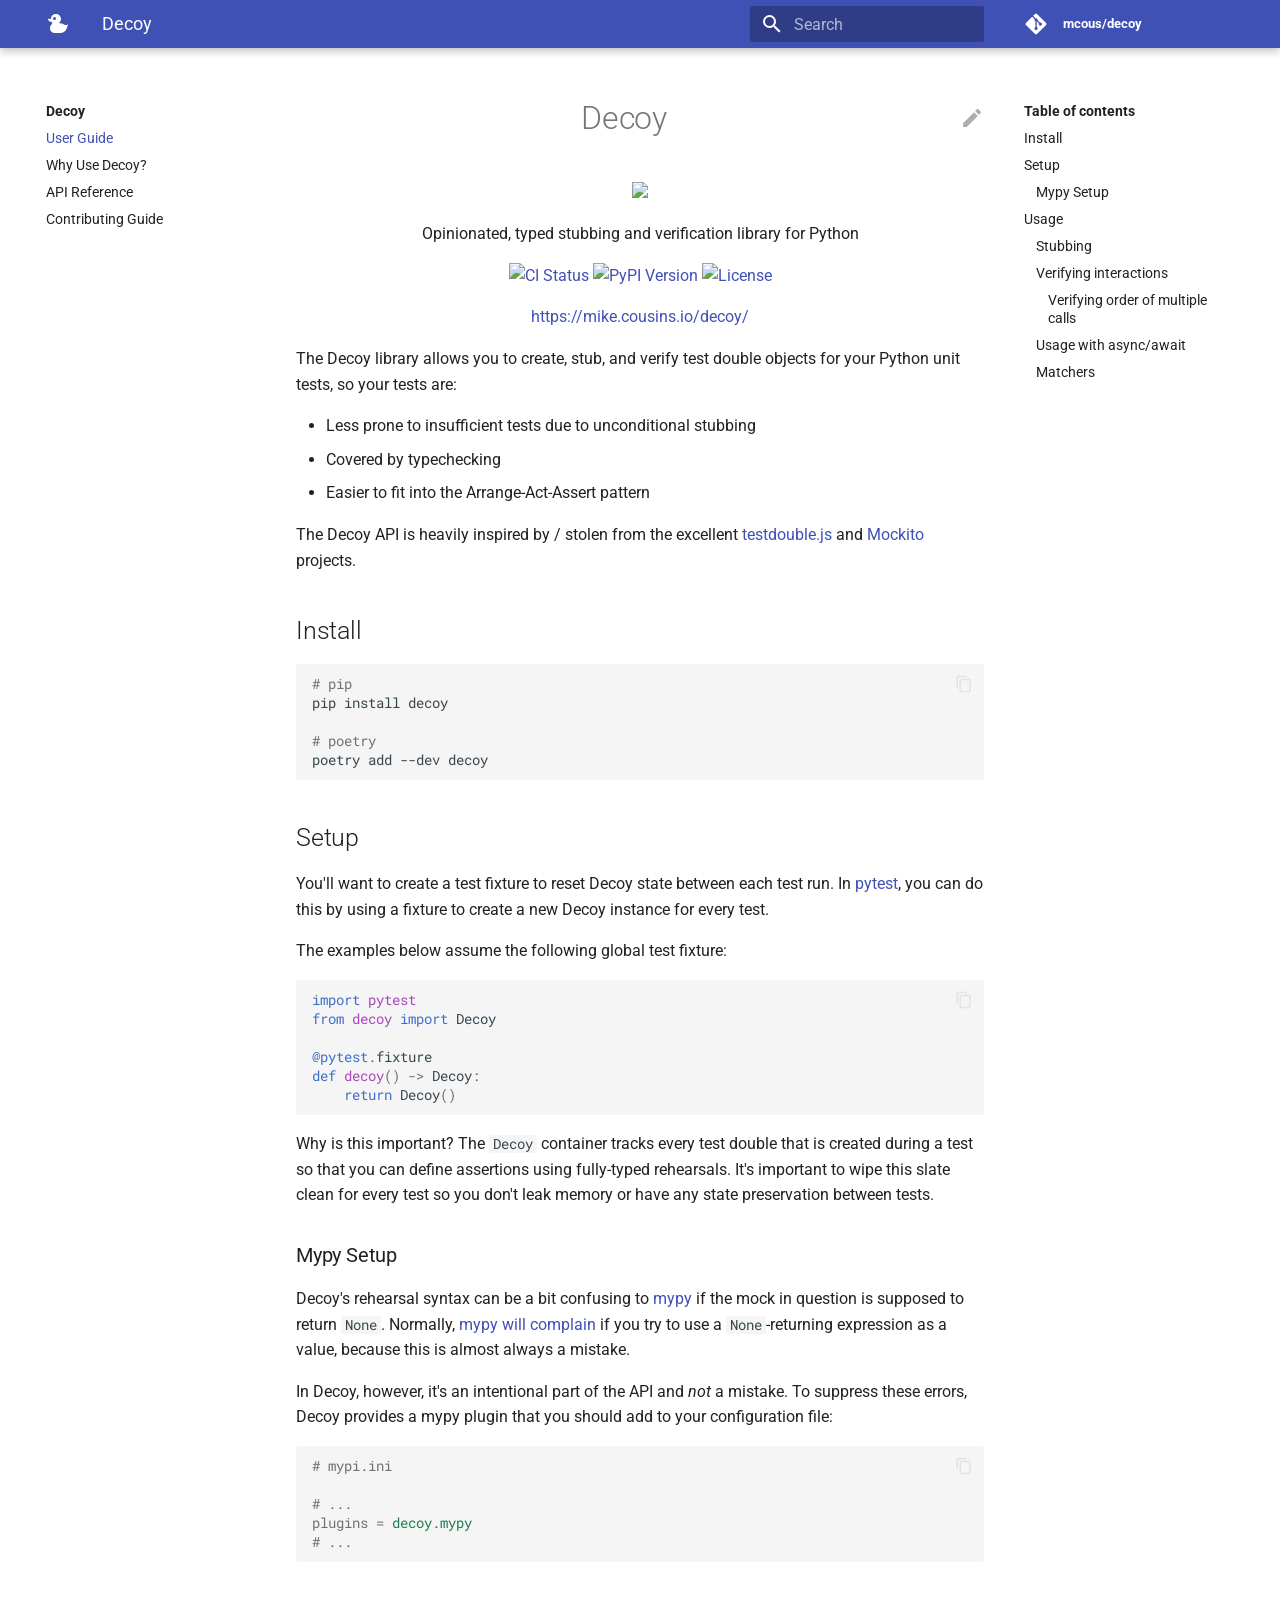
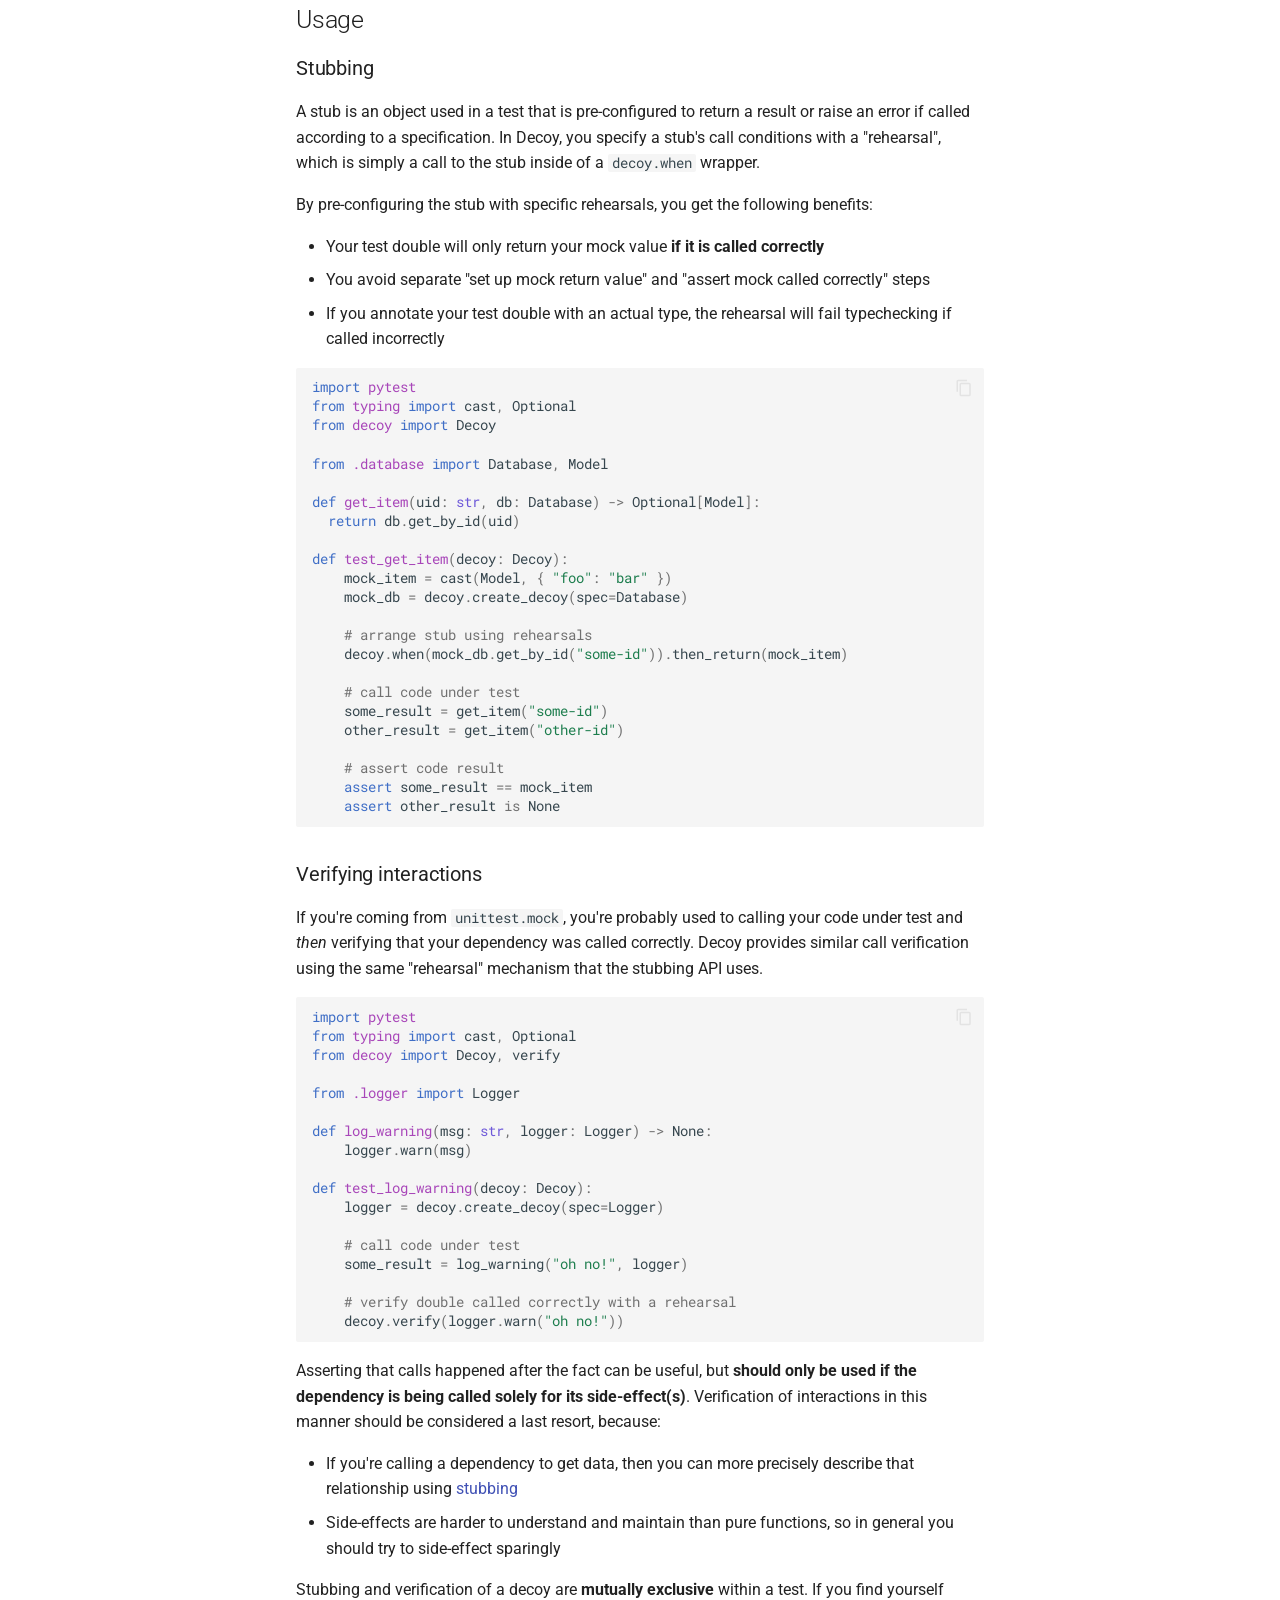
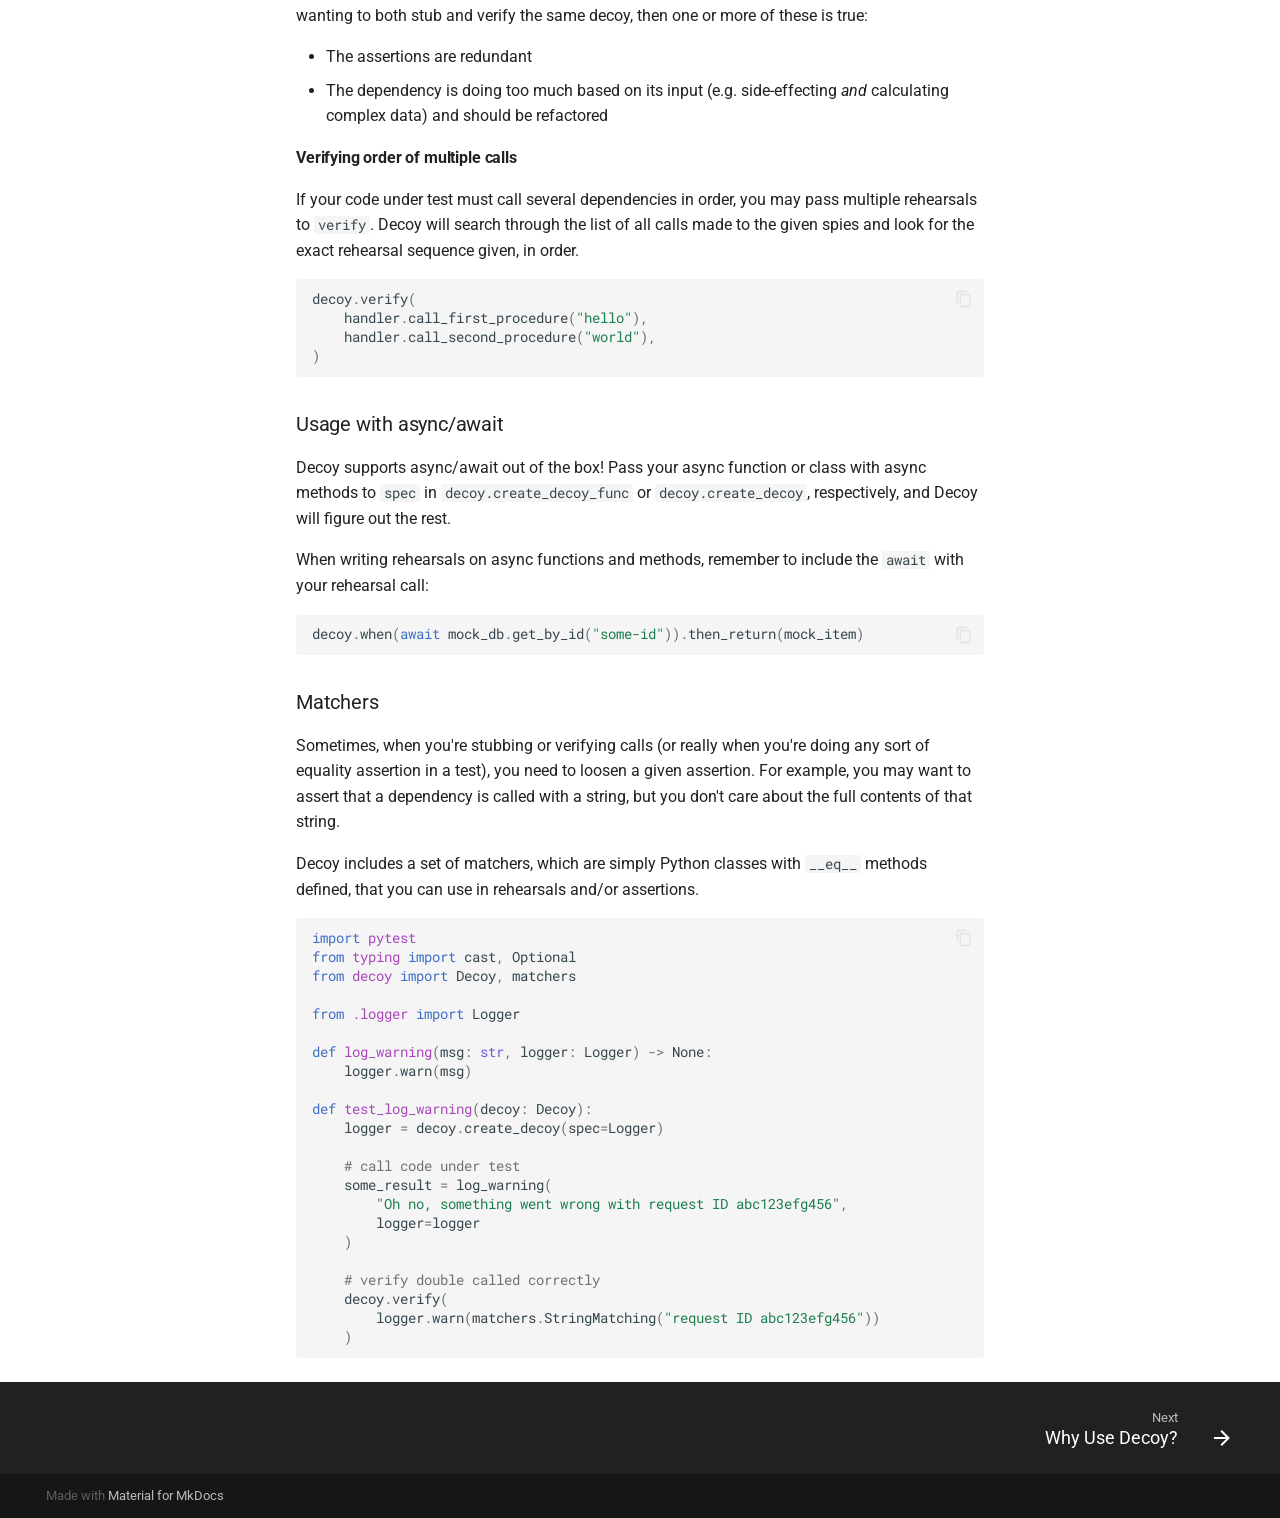
==== index.html @ 2e73f2b7 "Deployed 8b5aeaf with MkDocs version: 1.1.2" ====
<!doctype html>
<html lang="en" class="no-js">
  <head>
    
      <meta charset="utf-8">
      <meta name="viewport" content="width=device-width,initial-scale=1">
      
        <meta name="description" content="Opinionated, typed stubbing and verification library for Python.">
      
      
      
        <link rel="canonical" href="https://mike.cousins.io/decoy/">
      
      
        <meta name="author" content="Mike Cousins">
      
      <link rel="shortcut icon" href="img/favicon.ico">
      <meta name="generator" content="mkdocs-1.1.2, mkdocs-material-6.1.6">
    
    
      
        <title>Decoy</title>
      
    
    
      <link rel="stylesheet" href="assets/stylesheets/main.6910b76c.min.css">
      
        
        <link rel="stylesheet" href="assets/stylesheets/palette.196e0c26.min.css">
        
      
    
    
    
      
        
        <link href="https://fonts.gstatic.com" rel="preconnect" crossorigin>
        <link rel="stylesheet" href="https://fonts.googleapis.com/css?family=Roboto:300,400,400i,700%7CRoboto+Mono&display=fallback">
        <style>body,input{font-family:"Roboto",-apple-system,BlinkMacSystemFont,Helvetica,Arial,sans-serif}code,kbd,pre{font-family:"Roboto Mono",SFMono-Regular,Consolas,Menlo,monospace}</style>
      
    
    
    
    
      
    
    
  </head>
  
  
    
    
    
    
    
    <body dir="ltr" data-md-color-scheme="preference" data-md-color-primary="" data-md-color-accent="">
      
        <script>matchMedia("(prefers-color-scheme: dark)").matches&&document.body.setAttribute("data-md-color-scheme","slate")</script>
      
  
    <input class="md-toggle" data-md-toggle="drawer" type="checkbox" id="__drawer" autocomplete="off">
    <input class="md-toggle" data-md-toggle="search" type="checkbox" id="__search" autocomplete="off">
    <label class="md-overlay" for="__drawer"></label>
    <div data-md-component="skip">
      
        
        <a href="#install" class="md-skip">
          Skip to content
        </a>
      
    </div>
    <div data-md-component="announce">
      
    </div>
    
      

<header class="md-header" data-md-component="header">
  <nav class="md-header-nav md-grid" aria-label="Header">
    <a href="https://mike.cousins.io/decoy/" title="Decoy" class="md-header-nav__button md-logo" aria-label="Decoy">
      
  
  <svg xmlns="http://www.w3.org/2000/svg" viewBox="0 0 24 24"><path d="M8.5 5A1.5 1.5 0 007 6.5 1.5 1.5 0 008.5 8 1.5 1.5 0 0010 6.5 1.5 1.5 0 008.5 5M10 2a5 5 0 015 5c0 1.7-.85 3.2-2.14 4.1 1.58.15 3.36.51 5.14 1.4 3 1.5 4-.5 4-.5s-1 9-7 9H9s-5 0-5-5c0-3 3-4 2-6-4 0-4-3.5-4-3.5 1 .5 2.24.5 3 .15A5.02 5.02 0 0110 2z"/></svg>

    </a>
    <label class="md-header-nav__button md-icon" for="__drawer">
      <svg xmlns="http://www.w3.org/2000/svg" viewBox="0 0 24 24"><path d="M3 6h18v2H3V6m0 5h18v2H3v-2m0 5h18v2H3v-2z"/></svg>
    </label>
    <div class="md-header-nav__title" data-md-component="header-title">
      
        <div class="md-header-nav__ellipsis">
          <span class="md-header-nav__topic md-ellipsis">
            Decoy
          </span>
          <span class="md-header-nav__topic md-ellipsis">
            
              User Guide
            
          </span>
        </div>
      
    </div>
    
      <label class="md-header-nav__button md-icon" for="__search">
        <svg xmlns="http://www.w3.org/2000/svg" viewBox="0 0 24 24"><path d="M9.5 3A6.5 6.5 0 0116 9.5c0 1.61-.59 3.09-1.56 4.23l.27.27h.79l5 5-1.5 1.5-5-5v-.79l-.27-.27A6.516 6.516 0 019.5 16 6.5 6.5 0 013 9.5 6.5 6.5 0 019.5 3m0 2C7 5 5 7 5 9.5S7 14 9.5 14 14 12 14 9.5 12 5 9.5 5z"/></svg>
      </label>
      
<div class="md-search" data-md-component="search" role="dialog">
  <label class="md-search__overlay" for="__search"></label>
  <div class="md-search__inner" role="search">
    <form class="md-search__form" name="search">
      <input type="text" class="md-search__input" name="query" aria-label="Search" placeholder="Search" autocapitalize="off" autocorrect="off" autocomplete="off" spellcheck="false" data-md-component="search-query" data-md-state="active" required>
      <label class="md-search__icon md-icon" for="__search">
        <svg xmlns="http://www.w3.org/2000/svg" viewBox="0 0 24 24"><path d="M9.5 3A6.5 6.5 0 0116 9.5c0 1.61-.59 3.09-1.56 4.23l.27.27h.79l5 5-1.5 1.5-5-5v-.79l-.27-.27A6.516 6.516 0 019.5 16 6.5 6.5 0 013 9.5 6.5 6.5 0 019.5 3m0 2C7 5 5 7 5 9.5S7 14 9.5 14 14 12 14 9.5 12 5 9.5 5z"/></svg>
        <svg xmlns="http://www.w3.org/2000/svg" viewBox="0 0 24 24"><path d="M20 11v2H8l5.5 5.5-1.42 1.42L4.16 12l7.92-7.92L13.5 5.5 8 11h12z"/></svg>
      </label>
      <button type="reset" class="md-search__icon md-icon" aria-label="Clear" data-md-component="search-reset" tabindex="-1">
        <svg xmlns="http://www.w3.org/2000/svg" viewBox="0 0 24 24"><path d="M19 6.41L17.59 5 12 10.59 6.41 5 5 6.41 10.59 12 5 17.59 6.41 19 12 13.41 17.59 19 19 17.59 13.41 12 19 6.41z"/></svg>
      </button>
    </form>
    <div class="md-search__output">
      <div class="md-search__scrollwrap" data-md-scrollfix>
        <div class="md-search-result" data-md-component="search-result">
          <div class="md-search-result__meta">
            Initializing search
          </div>
          <ol class="md-search-result__list"></ol>
        </div>
      </div>
    </div>
  </div>
</div>
    
    
      <div class="md-header-nav__source">
        
<a href="https://github.com/mcous/decoy/" title="Go to repository" class="md-source">
  <div class="md-source__icon md-icon">
    
    <svg xmlns="http://www.w3.org/2000/svg" viewBox="0 0 448 512"><path d="M439.55 236.05L244 40.45a28.87 28.87 0 00-40.81 0l-40.66 40.63 51.52 51.52c27.06-9.14 52.68 16.77 43.39 43.68l49.66 49.66c34.23-11.8 61.18 31 35.47 56.69-26.49 26.49-70.21-2.87-56-37.34L240.22 199v121.85c25.3 12.54 22.26 41.85 9.08 55a34.34 34.34 0 01-48.55 0c-17.57-17.6-11.07-46.91 11.25-56v-123c-20.8-8.51-24.6-30.74-18.64-45L142.57 101 8.45 235.14a28.86 28.86 0 000 40.81l195.61 195.6a28.86 28.86 0 0040.8 0l194.69-194.69a28.86 28.86 0 000-40.81z"/></svg>
  </div>
  <div class="md-source__repository">
    mcous/decoy
  </div>
</a>
      </div>
    
  </nav>
</header>
    
    <div class="md-container" data-md-component="container">
      
      
        
      
      <main class="md-main" data-md-component="main">
        <div class="md-main__inner md-grid">
          
            
              <div class="md-sidebar md-sidebar--primary" data-md-component="navigation">
                <div class="md-sidebar__scrollwrap">
                  <div class="md-sidebar__inner">
                    

<nav class="md-nav md-nav--primary" aria-label="Navigation" data-md-level="0">
  <label class="md-nav__title" for="__drawer">
    <a href="https://mike.cousins.io/decoy/" title="Decoy" class="md-nav__button md-logo" aria-label="Decoy">
      
  
  <svg xmlns="http://www.w3.org/2000/svg" viewBox="0 0 24 24"><path d="M8.5 5A1.5 1.5 0 007 6.5 1.5 1.5 0 008.5 8 1.5 1.5 0 0010 6.5 1.5 1.5 0 008.5 5M10 2a5 5 0 015 5c0 1.7-.85 3.2-2.14 4.1 1.58.15 3.36.51 5.14 1.4 3 1.5 4-.5 4-.5s-1 9-7 9H9s-5 0-5-5c0-3 3-4 2-6-4 0-4-3.5-4-3.5 1 .5 2.24.5 3 .15A5.02 5.02 0 0110 2z"/></svg>

    </a>
    Decoy
  </label>
  
    <div class="md-nav__source">
      
<a href="https://github.com/mcous/decoy/" title="Go to repository" class="md-source">
  <div class="md-source__icon md-icon">
    
    <svg xmlns="http://www.w3.org/2000/svg" viewBox="0 0 448 512"><path d="M439.55 236.05L244 40.45a28.87 28.87 0 00-40.81 0l-40.66 40.63 51.52 51.52c27.06-9.14 52.68 16.77 43.39 43.68l49.66 49.66c34.23-11.8 61.18 31 35.47 56.69-26.49 26.49-70.21-2.87-56-37.34L240.22 199v121.85c25.3 12.54 22.26 41.85 9.08 55a34.34 34.34 0 01-48.55 0c-17.57-17.6-11.07-46.91 11.25-56v-123c-20.8-8.51-24.6-30.74-18.64-45L142.57 101 8.45 235.14a28.86 28.86 0 000 40.81l195.61 195.6a28.86 28.86 0 0040.8 0l194.69-194.69a28.86 28.86 0 000-40.81z"/></svg>
  </div>
  <div class="md-source__repository">
    mcous/decoy
  </div>
</a>
    </div>
  
  <ul class="md-nav__list" data-md-scrollfix>
    
      
      
      

  


  <li class="md-nav__item md-nav__item--active">
    
    <input class="md-nav__toggle md-toggle" data-md-toggle="toc" type="checkbox" id="__toc">
    
    
      <label class="md-nav__link md-nav__link--active" for="__toc">
        User Guide
        <span class="md-nav__icon md-icon"></span>
      </label>
    
    <a href="." class="md-nav__link md-nav__link--active">
      User Guide
    </a>
    
      
<nav class="md-nav md-nav--secondary" aria-label="Table of contents">
  
  
  
    <label class="md-nav__title" for="__toc">
      <span class="md-nav__icon md-icon"></span>
      Table of contents
    </label>
    <ul class="md-nav__list" data-md-scrollfix>
      
        <li class="md-nav__item">
  <a href="#install" class="md-nav__link">
    Install
  </a>
  
</li>
      
        <li class="md-nav__item">
  <a href="#setup" class="md-nav__link">
    Setup
  </a>
  
    <nav class="md-nav" aria-label="Setup">
      <ul class="md-nav__list">
        
          <li class="md-nav__item">
  <a href="#mypy-setup" class="md-nav__link">
    Mypy Setup
  </a>
  
</li>
        
      </ul>
    </nav>
  
</li>
      
        <li class="md-nav__item">
  <a href="#usage" class="md-nav__link">
    Usage
  </a>
  
    <nav class="md-nav" aria-label="Usage">
      <ul class="md-nav__list">
        
          <li class="md-nav__item">
  <a href="#stubbing" class="md-nav__link">
    Stubbing
  </a>
  
</li>
        
          <li class="md-nav__item">
  <a href="#verifying-interactions" class="md-nav__link">
    Verifying interactions
  </a>
  
    <nav class="md-nav" aria-label="Verifying interactions">
      <ul class="md-nav__list">
        
          <li class="md-nav__item">
  <a href="#verifying-order-of-multiple-calls" class="md-nav__link">
    Verifying order of multiple calls
  </a>
  
</li>
        
      </ul>
    </nav>
  
</li>
        
          <li class="md-nav__item">
  <a href="#usage-with-asyncawait" class="md-nav__link">
    Usage with async/await
  </a>
  
</li>
        
          <li class="md-nav__item">
  <a href="#matchers" class="md-nav__link">
    Matchers
  </a>
  
</li>
        
      </ul>
    </nav>
  
</li>
      
    </ul>
  
</nav>
    
  </li>

    
      
      
      


  <li class="md-nav__item">
    <a href="why/" class="md-nav__link">
      Why Use Decoy?
    </a>
  </li>

    
      
      
      


  <li class="md-nav__item">
    <a href="api/" class="md-nav__link">
      API Reference
    </a>
  </li>

    
      
      
      


  <li class="md-nav__item">
    <a href="contributing/" class="md-nav__link">
      Contributing Guide
    </a>
  </li>

    
  </ul>
</nav>
                  </div>
                </div>
              </div>
            
            
              <div class="md-sidebar md-sidebar--secondary" data-md-component="toc">
                <div class="md-sidebar__scrollwrap">
                  <div class="md-sidebar__inner">
                    
<nav class="md-nav md-nav--secondary" aria-label="Table of contents">
  
  
  
    <label class="md-nav__title" for="__toc">
      <span class="md-nav__icon md-icon"></span>
      Table of contents
    </label>
    <ul class="md-nav__list" data-md-scrollfix>
      
        <li class="md-nav__item">
  <a href="#install" class="md-nav__link">
    Install
  </a>
  
</li>
      
        <li class="md-nav__item">
  <a href="#setup" class="md-nav__link">
    Setup
  </a>
  
    <nav class="md-nav" aria-label="Setup">
      <ul class="md-nav__list">
        
          <li class="md-nav__item">
  <a href="#mypy-setup" class="md-nav__link">
    Mypy Setup
  </a>
  
</li>
        
      </ul>
    </nav>
  
</li>
      
        <li class="md-nav__item">
  <a href="#usage" class="md-nav__link">
    Usage
  </a>
  
    <nav class="md-nav" aria-label="Usage">
      <ul class="md-nav__list">
        
          <li class="md-nav__item">
  <a href="#stubbing" class="md-nav__link">
    Stubbing
  </a>
  
</li>
        
          <li class="md-nav__item">
  <a href="#verifying-interactions" class="md-nav__link">
    Verifying interactions
  </a>
  
    <nav class="md-nav" aria-label="Verifying interactions">
      <ul class="md-nav__list">
        
          <li class="md-nav__item">
  <a href="#verifying-order-of-multiple-calls" class="md-nav__link">
    Verifying order of multiple calls
  </a>
  
</li>
        
      </ul>
    </nav>
  
</li>
        
          <li class="md-nav__item">
  <a href="#usage-with-asyncawait" class="md-nav__link">
    Usage with async/await
  </a>
  
</li>
        
          <li class="md-nav__item">
  <a href="#matchers" class="md-nav__link">
    Matchers
  </a>
  
</li>
        
      </ul>
    </nav>
  
</li>
      
    </ul>
  
</nav>
                  </div>
                </div>
              </div>
            
          
          <div class="md-content">
            <article class="md-content__inner md-typeset">
              
                
                  <a href="https://github.com/mcous/decoy/blob/main/docs/index.md" title="Edit this page" class="md-content__button md-icon">
                    <svg xmlns="http://www.w3.org/2000/svg" viewBox="0 0 24 24"><path d="M20.71 7.04c.39-.39.39-1.04 0-1.41l-2.34-2.34c-.37-.39-1.02-.39-1.41 0l-1.84 1.83 3.75 3.75M3 17.25V21h3.75L17.81 9.93l-3.75-3.75L3 17.25z"/></svg>
                  </a>
                
                
                <div align="center">
    <h1>Decoy</h1>
    <img src="https://mike.cousins.io/decoy/img/decoy.png" width="256px">
    <p>Opinionated, typed stubbing and verification library for Python</p>
    <p>
        <a href="https://github.com/mcous/decoy/actions">
            <img title="CI Status" src="https://flat.badgen.net/github/checks/mcous/decoy/main">
        </a>
        <a href="https://pypi.org/project/decoy/">
            <img title="PyPI Version" src="https://flat.badgen.net/pypi/v/decoy">
        </a>
        <a href="https://github.com/mcous/decoy/blob/main/LICENSE">
            <img title="License" src="https://flat.badgen.net/github/license/mcous/decoy">
        </a>
    </p>
    <p>
        <a href="https://mike.cousins.io/decoy/">https://mike.cousins.io/decoy/</a>
    </p>
</div>

<p>The Decoy library allows you to create, stub, and verify test double objects for your Python unit tests, so your tests are:</p>
<ul>
<li>Less prone to insufficient tests due to unconditional stubbing</li>
<li>Covered by typechecking</li>
<li>Easier to fit into the Arrange-Act-Assert pattern</li>
</ul>
<p>The Decoy API is heavily inspired by / stolen from the excellent <a href="https://github.com/testdouble/testdouble.js">testdouble.js</a> and <a href="https://site.mockito.org/">Mockito</a> projects.</p>
<h2 id="install">Install<a class="headerlink" href="#install" title="Permanent link">#</a></h2>
<div class="highlight"><pre><span></span><code><span class="c1"># pip</span>
pip install decoy

<span class="c1"># poetry</span>
poetry add --dev decoy
</code></pre></div>
<h2 id="setup">Setup<a class="headerlink" href="#setup" title="Permanent link">#</a></h2>
<p>You'll want to create a test fixture to reset Decoy state between each test run. In <a href="https://docs.pytest.org/">pytest</a>, you can do this by using a fixture to create a new Decoy instance for every test.</p>
<p>The examples below assume the following global test fixture:</p>
<div class="highlight"><pre><span></span><code><span class="kn">import</span> <span class="nn">pytest</span>
<span class="kn">from</span> <span class="nn">decoy</span> <span class="kn">import</span> <span class="n">Decoy</span>

<span class="nd">@pytest</span><span class="o">.</span><span class="n">fixture</span>
<span class="k">def</span> <span class="nf">decoy</span><span class="p">()</span> <span class="o">-&gt;</span> <span class="n">Decoy</span><span class="p">:</span>
    <span class="k">return</span> <span class="n">Decoy</span><span class="p">()</span>
</code></pre></div>
<p>Why is this important? The <code>Decoy</code> container tracks every test double that is created during a test so that you can define assertions using fully-typed rehearsals. It's important to wipe this slate clean for every test so you don't leak memory or have any state preservation between tests.</p>
<h3 id="mypy-setup">Mypy Setup<a class="headerlink" href="#mypy-setup" title="Permanent link">#</a></h3>
<p>Decoy's rehearsal syntax can be a bit confusing to <a href="https://mypy.readthedocs.io/">mypy</a> if the mock in question is supposed to return <code>None</code>. Normally, <a href="https://mypy.readthedocs.io/en/stable/error_code_list.html#check-that-called-function-returns-a-value-func-returns-value">mypy will complain</a> if you try to use a <code>None</code>-returning expression as a value, because this is almost always a mistake.</p>
<p>In Decoy, however, it's an intentional part of the API and <em>not</em> a mistake. To suppress these errors, Decoy provides a mypy plugin that you should add to your configuration file:</p>
<div class="highlight"><pre><span></span><code><span class="c1"># mypi.ini</span>

<span class="c1"># ...</span>
<span class="na">plugins</span> <span class="o">=</span> <span class="s">decoy.mypy</span>
<span class="c1"># ...</span>
</code></pre></div>
<h2 id="usage">Usage<a class="headerlink" href="#usage" title="Permanent link">#</a></h2>
<h3 id="stubbing">Stubbing<a class="headerlink" href="#stubbing" title="Permanent link">#</a></h3>
<p>A stub is an object used in a test that is pre-configured to return a result or raise an error if called according to a specification. In Decoy, you specify a stub's call conditions with a "rehearsal", which is simply a call to the stub inside of a <code>decoy.when</code> wrapper.</p>
<p>By pre-configuring the stub with specific rehearsals, you get the following benefits:</p>
<ul>
<li>Your test double will only return your mock value <strong>if it is called correctly</strong></li>
<li>You avoid separate "set up mock return value" and "assert mock called correctly" steps</li>
<li>If you annotate your test double with an actual type, the rehearsal will fail typechecking if called incorrectly</li>
</ul>
<div class="highlight"><pre><span></span><code><span class="kn">import</span> <span class="nn">pytest</span>
<span class="kn">from</span> <span class="nn">typing</span> <span class="kn">import</span> <span class="n">cast</span><span class="p">,</span> <span class="n">Optional</span>
<span class="kn">from</span> <span class="nn">decoy</span> <span class="kn">import</span> <span class="n">Decoy</span>

<span class="kn">from</span> <span class="nn">.database</span> <span class="kn">import</span> <span class="n">Database</span><span class="p">,</span> <span class="n">Model</span>

<span class="k">def</span> <span class="nf">get_item</span><span class="p">(</span><span class="n">uid</span><span class="p">:</span> <span class="nb">str</span><span class="p">,</span> <span class="n">db</span><span class="p">:</span> <span class="n">Database</span><span class="p">)</span> <span class="o">-&gt;</span> <span class="n">Optional</span><span class="p">[</span><span class="n">Model</span><span class="p">]:</span>
  <span class="k">return</span> <span class="n">db</span><span class="o">.</span><span class="n">get_by_id</span><span class="p">(</span><span class="n">uid</span><span class="p">)</span>

<span class="k">def</span> <span class="nf">test_get_item</span><span class="p">(</span><span class="n">decoy</span><span class="p">:</span> <span class="n">Decoy</span><span class="p">):</span>
    <span class="n">mock_item</span> <span class="o">=</span> <span class="n">cast</span><span class="p">(</span><span class="n">Model</span><span class="p">,</span> <span class="p">{</span> <span class="s2">&quot;foo&quot;</span><span class="p">:</span> <span class="s2">&quot;bar&quot;</span> <span class="p">})</span>
    <span class="n">mock_db</span> <span class="o">=</span> <span class="n">decoy</span><span class="o">.</span><span class="n">create_decoy</span><span class="p">(</span><span class="n">spec</span><span class="o">=</span><span class="n">Database</span><span class="p">)</span>

    <span class="c1"># arrange stub using rehearsals</span>
    <span class="n">decoy</span><span class="o">.</span><span class="n">when</span><span class="p">(</span><span class="n">mock_db</span><span class="o">.</span><span class="n">get_by_id</span><span class="p">(</span><span class="s2">&quot;some-id&quot;</span><span class="p">))</span><span class="o">.</span><span class="n">then_return</span><span class="p">(</span><span class="n">mock_item</span><span class="p">)</span>

    <span class="c1"># call code under test</span>
    <span class="n">some_result</span> <span class="o">=</span> <span class="n">get_item</span><span class="p">(</span><span class="s2">&quot;some-id&quot;</span><span class="p">)</span>
    <span class="n">other_result</span> <span class="o">=</span> <span class="n">get_item</span><span class="p">(</span><span class="s2">&quot;other-id&quot;</span><span class="p">)</span>

    <span class="c1"># assert code result</span>
    <span class="k">assert</span> <span class="n">some_result</span> <span class="o">==</span> <span class="n">mock_item</span>
    <span class="k">assert</span> <span class="n">other_result</span> <span class="ow">is</span> <span class="kc">None</span>
</code></pre></div>
<h3 id="verifying-interactions">Verifying interactions<a class="headerlink" href="#verifying-interactions" title="Permanent link">#</a></h3>
<p>If you're coming from <code>unittest.mock</code>, you're probably used to calling your code under test and <em>then</em> verifying that your dependency was called correctly. Decoy provides similar call verification using the same "rehearsal" mechanism that the stubbing API uses.</p>
<div class="highlight"><pre><span></span><code><span class="kn">import</span> <span class="nn">pytest</span>
<span class="kn">from</span> <span class="nn">typing</span> <span class="kn">import</span> <span class="n">cast</span><span class="p">,</span> <span class="n">Optional</span>
<span class="kn">from</span> <span class="nn">decoy</span> <span class="kn">import</span> <span class="n">Decoy</span><span class="p">,</span> <span class="n">verify</span>

<span class="kn">from</span> <span class="nn">.logger</span> <span class="kn">import</span> <span class="n">Logger</span>

<span class="k">def</span> <span class="nf">log_warning</span><span class="p">(</span><span class="n">msg</span><span class="p">:</span> <span class="nb">str</span><span class="p">,</span> <span class="n">logger</span><span class="p">:</span> <span class="n">Logger</span><span class="p">)</span> <span class="o">-&gt;</span> <span class="kc">None</span><span class="p">:</span>
    <span class="n">logger</span><span class="o">.</span><span class="n">warn</span><span class="p">(</span><span class="n">msg</span><span class="p">)</span>

<span class="k">def</span> <span class="nf">test_log_warning</span><span class="p">(</span><span class="n">decoy</span><span class="p">:</span> <span class="n">Decoy</span><span class="p">):</span>
    <span class="n">logger</span> <span class="o">=</span> <span class="n">decoy</span><span class="o">.</span><span class="n">create_decoy</span><span class="p">(</span><span class="n">spec</span><span class="o">=</span><span class="n">Logger</span><span class="p">)</span>

    <span class="c1"># call code under test</span>
    <span class="n">some_result</span> <span class="o">=</span> <span class="n">log_warning</span><span class="p">(</span><span class="s2">&quot;oh no!&quot;</span><span class="p">,</span> <span class="n">logger</span><span class="p">)</span>

    <span class="c1"># verify double called correctly with a rehearsal</span>
    <span class="n">decoy</span><span class="o">.</span><span class="n">verify</span><span class="p">(</span><span class="n">logger</span><span class="o">.</span><span class="n">warn</span><span class="p">(</span><span class="s2">&quot;oh no!&quot;</span><span class="p">))</span>
</code></pre></div>
<p>Asserting that calls happened after the fact can be useful, but <strong>should only be used if the dependency is being called solely for its side-effect(s)</strong>. Verification of interactions in this manner should be considered a last resort, because:</p>
<ul>
<li>If you're calling a dependency to get data, then you can more precisely describe that relationship using <a href="#stubbing">stubbing</a></li>
<li>Side-effects are harder to understand and maintain than pure functions, so in general you should try to side-effect sparingly</li>
</ul>
<p>Stubbing and verification of a decoy are <strong>mutually exclusive</strong> within a test. If you find yourself wanting to both stub and verify the same decoy, then one or more of these is true:</p>
<ul>
<li>The assertions are redundant</li>
<li>The dependency is doing too much based on its input (e.g. side-effecting <em>and</em> calculating complex data) and should be refactored</li>
</ul>
<h4 id="verifying-order-of-multiple-calls">Verifying order of multiple calls<a class="headerlink" href="#verifying-order-of-multiple-calls" title="Permanent link">#</a></h4>
<p>If your code under test must call several dependencies in order, you may pass multiple rehearsals to <code>verify</code>. Decoy will search through the list of all calls made to the given spies and look for the exact rehearsal sequence given, in order.</p>
<div class="highlight"><pre><span></span><code><span class="n">decoy</span><span class="o">.</span><span class="n">verify</span><span class="p">(</span>
    <span class="n">handler</span><span class="o">.</span><span class="n">call_first_procedure</span><span class="p">(</span><span class="s2">&quot;hello&quot;</span><span class="p">),</span>
    <span class="n">handler</span><span class="o">.</span><span class="n">call_second_procedure</span><span class="p">(</span><span class="s2">&quot;world&quot;</span><span class="p">),</span>
<span class="p">)</span>
</code></pre></div>
<h3 id="usage-with-asyncawait">Usage with async/await<a class="headerlink" href="#usage-with-asyncawait" title="Permanent link">#</a></h3>
<p>Decoy supports async/await out of the box! Pass your async function or class with async methods to <code>spec</code> in <code>decoy.create_decoy_func</code> or <code>decoy.create_decoy</code>, respectively, and Decoy will figure out the rest.</p>
<p>When writing rehearsals on async functions and methods, remember to include the <code>await</code> with your rehearsal call:</p>
<div class="highlight"><pre><span></span><code><span class="n">decoy</span><span class="o">.</span><span class="n">when</span><span class="p">(</span><span class="k">await</span> <span class="n">mock_db</span><span class="o">.</span><span class="n">get_by_id</span><span class="p">(</span><span class="s2">&quot;some-id&quot;</span><span class="p">))</span><span class="o">.</span><span class="n">then_return</span><span class="p">(</span><span class="n">mock_item</span><span class="p">)</span>
</code></pre></div>
<h3 id="matchers">Matchers<a class="headerlink" href="#matchers" title="Permanent link">#</a></h3>
<p>Sometimes, when you're stubbing or verifying calls (or really when you're doing any sort of equality assertion in a test), you need to loosen a given assertion. For example, you may want to assert that a dependency is called with a string, but you don't care about the full contents of that string.</p>
<p>Decoy includes a set of matchers, which are simply Python classes with <code>__eq__</code> methods defined, that you can use in rehearsals and/or assertions.</p>
<div class="highlight"><pre><span></span><code><span class="kn">import</span> <span class="nn">pytest</span>
<span class="kn">from</span> <span class="nn">typing</span> <span class="kn">import</span> <span class="n">cast</span><span class="p">,</span> <span class="n">Optional</span>
<span class="kn">from</span> <span class="nn">decoy</span> <span class="kn">import</span> <span class="n">Decoy</span><span class="p">,</span> <span class="n">matchers</span>

<span class="kn">from</span> <span class="nn">.logger</span> <span class="kn">import</span> <span class="n">Logger</span>

<span class="k">def</span> <span class="nf">log_warning</span><span class="p">(</span><span class="n">msg</span><span class="p">:</span> <span class="nb">str</span><span class="p">,</span> <span class="n">logger</span><span class="p">:</span> <span class="n">Logger</span><span class="p">)</span> <span class="o">-&gt;</span> <span class="kc">None</span><span class="p">:</span>
    <span class="n">logger</span><span class="o">.</span><span class="n">warn</span><span class="p">(</span><span class="n">msg</span><span class="p">)</span>

<span class="k">def</span> <span class="nf">test_log_warning</span><span class="p">(</span><span class="n">decoy</span><span class="p">:</span> <span class="n">Decoy</span><span class="p">):</span>
    <span class="n">logger</span> <span class="o">=</span> <span class="n">decoy</span><span class="o">.</span><span class="n">create_decoy</span><span class="p">(</span><span class="n">spec</span><span class="o">=</span><span class="n">Logger</span><span class="p">)</span>

    <span class="c1"># call code under test</span>
    <span class="n">some_result</span> <span class="o">=</span> <span class="n">log_warning</span><span class="p">(</span>
        <span class="s2">&quot;Oh no, something went wrong with request ID abc123efg456&quot;</span><span class="p">,</span>
        <span class="n">logger</span><span class="o">=</span><span class="n">logger</span>
    <span class="p">)</span>

    <span class="c1"># verify double called correctly</span>
    <span class="n">decoy</span><span class="o">.</span><span class="n">verify</span><span class="p">(</span>
        <span class="n">logger</span><span class="o">.</span><span class="n">warn</span><span class="p">(</span><span class="n">matchers</span><span class="o">.</span><span class="n">StringMatching</span><span class="p">(</span><span class="s2">&quot;request ID abc123efg456&quot;</span><span class="p">))</span>
    <span class="p">)</span>
</code></pre></div>
                
              
              
                


              
            </article>
          </div>
        </div>
      </main>
      
        
<footer class="md-footer">
  
    <div class="md-footer-nav">
      <nav class="md-footer-nav__inner md-grid" aria-label="Footer">
        
        
          <a href="why/" class="md-footer-nav__link md-footer-nav__link--next" rel="next">
            <div class="md-footer-nav__title">
              <div class="md-ellipsis">
                <span class="md-footer-nav__direction">
                  Next
                </span>
                Why Use Decoy?
              </div>
            </div>
            <div class="md-footer-nav__button md-icon">
              <svg xmlns="http://www.w3.org/2000/svg" viewBox="0 0 24 24"><path d="M4 11v2h12l-5.5 5.5 1.42 1.42L19.84 12l-7.92-7.92L10.5 5.5 16 11H4z"/></svg>
            </div>
          </a>
        
      </nav>
    </div>
  
  <div class="md-footer-meta md-typeset">
    <div class="md-footer-meta__inner md-grid">
      <div class="md-footer-copyright">
        
        Made with
        <a href="https://squidfunk.github.io/mkdocs-material/" target="_blank" rel="noopener">
          Material for MkDocs
        </a>
      </div>
      
    </div>
  </div>
</footer>
      
    </div>
    
      <script src="assets/javascripts/vendor.fd16492e.min.js"></script>
      <script src="assets/javascripts/bundle.7836ba4d.min.js"></script><script id="__lang" type="application/json">{"clipboard.copy": "Copy to clipboard", "clipboard.copied": "Copied to clipboard", "search.config.lang": "en", "search.config.pipeline": "trimmer, stopWordFilter", "search.config.separator": "[\\s\\-]+", "search.placeholder": "Search", "search.result.placeholder": "Type to start searching", "search.result.none": "No matching documents", "search.result.one": "1 matching document", "search.result.other": "# matching documents", "search.result.more.one": "1 more on this page", "search.result.more.other": "# more on this page", "search.result.term.missing": "Missing"}</script>
      
      <script>
        app = initialize({
          base: ".",
          features: ['navigation.instant'],
          search: Object.assign({
            worker: "assets/javascripts/worker/search.4ac00218.min.js"
          }, typeof search !== "undefined" && search)
        })
      </script>
      
    
  </body>
</html>
---- assets/stylesheets/main.6910b76c.min.css ----
html{box-sizing:border-box;-webkit-text-size-adjust:none;-moz-text-size-adjust:none;-ms-text-size-adjust:none;text-size-adjust:none}*,*::before,*::after{box-sizing:inherit}body{margin:0}hr{box-sizing:content-box;overflow:visible}a,button,label,input{-webkit-tap-highlight-color:transparent}a{color:inherit;text-decoration:none}small{font-size:80%}sub,sup{line-height:1em}img{border-style:none}table{border-collapse:separate;border-spacing:0}td,th{font-weight:normal;vertical-align:top}button{margin:0;padding:0;font-size:inherit;background:transparent;border:0}input{border:0;outline:none}:root{--md-default-fg-color: hsla(0, 0%, 0%, 0.87);--md-default-fg-color--light: hsla(0, 0%, 0%, 0.54);--md-default-fg-color--lighter: hsla(0, 0%, 0%, 0.32);--md-default-fg-color--lightest: hsla(0, 0%, 0%, 0.07);--md-default-bg-color: hsla(0, 0%, 100%, 1);--md-default-bg-color--light: hsla(0, 0%, 100%, 0.7);--md-default-bg-color--lighter: hsla(0, 0%, 100%, 0.3);--md-default-bg-color--lightest: hsla(0, 0%, 100%, 0.12);--md-primary-fg-color: hsla(231, 48%, 48%, 1);--md-primary-fg-color--light: hsla(231, 44%, 56%, 1);--md-primary-fg-color--dark: hsla(232, 54%, 41%, 1);--md-primary-bg-color: hsla(0, 0%, 100%, 1);--md-primary-bg-color--light: hsla(0, 0%, 100%, 0.7);--md-accent-fg-color: hsla(231, 99%, 66%, 1);--md-accent-fg-color--transparent: hsla(231, 99%, 66%, 0.1);--md-accent-bg-color: hsla(0, 0%, 100%, 1);--md-accent-bg-color--light: hsla(0, 0%, 100%, 0.7)}:root>*{--md-code-fg-color: hsla(200, 18%, 26%, 1);--md-code-bg-color: hsla(0, 0%, 96%, 1);--md-code-hl-color: hsla(60, 100%, 50%, 0.5);--md-code-hl-number-color: hsla(0, 67%, 50%, 1);--md-code-hl-special-color: hsla(340, 83%, 47%, 1);--md-code-hl-function-color: hsla(291, 45%, 50%, 1);--md-code-hl-constant-color: hsla(250, 63%, 60%, 1);--md-code-hl-keyword-color: hsla(219, 54%, 51%, 1);--md-code-hl-string-color: hsla(150, 63%, 30%, 1);--md-code-hl-name-color: var(--md-code-fg-color);--md-code-hl-operator-color: var(--md-default-fg-color--light);--md-code-hl-punctuation-color: var(--md-default-fg-color--light);--md-code-hl-comment-color: var(--md-default-fg-color--light);--md-code-hl-generic-color: var(--md-default-fg-color--light);--md-code-hl-variable-color: var(--md-default-fg-color--light);--md-typeset-color: var(--md-default-fg-color);--md-typeset-a-color: var(--md-primary-fg-color);--md-typeset-mark-color: hsla(60, 100%, 50%, 0.5);--md-typeset-del-color: hsla(6, 90%, 60%, 0.15);--md-typeset-ins-color: hsla(150, 90%, 44%, 0.15);--md-typeset-kbd-color: hsla(0, 0%, 98%, 1);--md-typeset-kbd-accent-color: hsla(0, 100%, 100%, 1);--md-typeset-kbd-border-color: hsla(0, 0%, 72%, 1);--md-admonition-fg-color: var(--md-default-fg-color);--md-admonition-bg-color: var(--md-default-bg-color);--md-footer-fg-color: hsla(0, 0%, 100%, 1);--md-footer-fg-color--light: hsla(0, 0%, 100%, 0.7);--md-footer-fg-color--lighter: hsla(0, 0%, 100%, 0.3);--md-footer-bg-color: hsla(0, 0%, 0%, 0.87);--md-footer-bg-color--dark: hsla(0, 0%, 0%, 0.32)}.md-icon svg{display:block;width:1.2rem;height:1.2rem;margin:0 auto;fill:currentColor}body{-webkit-font-smoothing:antialiased;-moz-osx-font-smoothing:grayscale}body,input{color:var(--md-typeset-color);font-feature-settings:"kern","liga";font-family:-apple-system,BlinkMacSystemFont,Helvetica,Arial,sans-serif}code,pre,kbd{color:var(--md-typeset-color);font-feature-settings:"kern";font-family:SFMono-Regular,Consolas,Menlo,monospace}:root{--md-typeset-table--ascending: url("data:image/svg+xml;charset=utf-8,<?xml version='1.0' encoding='UTF-8'?><!DOCTYPE svg PUBLIC '-//W3C//DTD SVG 1.1//EN' 'http://www.w3.org/Graphics/SVG/1.1/DTD/svg11.dtd'><svg xmlns='http://www.w3.org/2000/svg' xmlns:xlink='http://www.w3.org/1999/xlink' version='1.1' id='mdi-arrow-down' width='24' height='24' viewBox='0 0 24 24'><path d='M11,4H13V16L18.5,10.5L19.92,11.92L12,19.84L4.08,11.92L5.5,10.5L11,16V4Z'/></svg>");--md-typeset-table--descending: url("data:image/svg+xml;charset=utf-8,<?xml version='1.0' encoding='UTF-8'?><!DOCTYPE svg PUBLIC '-//W3C//DTD SVG 1.1//EN' 'http://www.w3.org/Graphics/SVG/1.1/DTD/svg11.dtd'><svg xmlns='http://www.w3.org/2000/svg' xmlns:xlink='http://www.w3.org/1999/xlink' version='1.1' id='mdi-arrow-up' width='24' height='24' viewBox='0 0 24 24'><path d='M13,20H11V8L5.5,13.5L4.08,12.08L12,4.16L19.92,12.08L18.5,13.5L13,8V20Z'/></svg>")}.md-typeset{font-size:.8rem;line-height:1.6;-webkit-print-color-adjust:exact;color-adjust:exact}@media print{.md-typeset{font-size:.68rem}}.md-typeset p,.md-typeset ul,.md-typeset ol,.md-typeset blockquote{margin:1em 0}.md-typeset h1{margin:0 0 1.25em;color:var(--md-default-fg-color--light);font-weight:300;font-size:2em;line-height:1.3;letter-spacing:-0.01em}.md-typeset h2{margin:1.6em 0 .64em;font-weight:300;font-size:1.5625em;line-height:1.4;letter-spacing:-0.01em}.md-typeset h3{margin:1.6em 0 .8em;font-weight:400;font-size:1.25em;line-height:1.5;letter-spacing:-0.01em}.md-typeset h2+h3{margin-top:.8em}.md-typeset h4{margin:1em 0;font-weight:700;letter-spacing:-0.01em}.md-typeset h5,.md-typeset h6{margin:1.25em 0;color:var(--md-default-fg-color--light);font-weight:700;font-size:.8em;letter-spacing:-0.01em}.md-typeset h5{text-transform:uppercase}.md-typeset hr{margin:1.5em 0;border-bottom:.05rem dotted var(--md-default-fg-color--lighter)}.md-typeset a{color:var(--md-typeset-a-color);word-break:break-word}.md-typeset a,.md-typeset a::before{transition:color 125ms}.md-typeset a:focus,.md-typeset a:hover{color:var(--md-accent-fg-color)}.md-typeset code,.md-typeset pre,.md-typeset kbd{color:var(--md-code-fg-color);direction:ltr}@media print{.md-typeset code,.md-typeset pre,.md-typeset kbd{white-space:pre-wrap}}.md-typeset code{padding:0 .2941176471em;font-size:.85em;word-break:break-word;background-color:var(--md-code-bg-color);border-radius:.1rem;-webkit-box-decoration-break:clone;box-decoration-break:clone}.md-typeset code:not(.focus-visible){outline:none;-webkit-tap-highlight-color:transparent}.md-typeset h1 code,.md-typeset h2 code,.md-typeset h3 code,.md-typeset h4 code,.md-typeset h5 code,.md-typeset h6 code{margin:initial;padding:initial;background-color:transparent;box-shadow:none}.md-typeset a>code{color:currentColor}.md-typeset pre{position:relative;margin:1em 0;line-height:1.4}.md-typeset pre>code{display:block;margin:0;padding:.7720588235em 1.1764705882em;overflow:auto;word-break:normal;box-shadow:none;-webkit-box-decoration-break:slice;box-decoration-break:slice;touch-action:auto;scrollbar-width:thin;scrollbar-color:var(--md-default-fg-color--lighter) transparent}.md-typeset pre>code:hover{scrollbar-color:var(--md-accent-fg-color) transparent}.md-typeset pre>code::-webkit-scrollbar{width:.2rem;height:.2rem}.md-typeset pre>code::-webkit-scrollbar-thumb{background-color:var(--md-default-fg-color--lighter)}.md-typeset pre>code::-webkit-scrollbar-thumb:hover{background-color:var(--md-accent-fg-color)}@media screen and (max-width: 44.9375em){.md-typeset>pre{margin:1em -0.8rem}.md-typeset>pre code{border-radius:0}}.md-typeset kbd{display:inline-block;padding:0 .6666666667em;color:var(--md-default-fg-color);font-size:.75em;vertical-align:text-top;word-break:break-word;background-color:var(--md-typeset-kbd-color);border-radius:.1rem;box-shadow:0 .1rem 0 .05rem var(--md-typeset-kbd-border-color),0 .1rem 0 var(--md-typeset-kbd-border-color),0 -0.1rem .2rem var(--md-typeset-kbd-accent-color) inset}.md-typeset mark{color:inherit;word-break:break-word;background-color:var(--md-typeset-mark-color);-webkit-box-decoration-break:clone;box-decoration-break:clone}.md-typeset abbr{text-decoration:none;border-bottom:.05rem dotted var(--md-default-fg-color--light);cursor:help}@media(hover: none){.md-typeset abbr{position:relative}.md-typeset abbr[title]:focus::after,.md-typeset abbr[title]:hover::after{box-shadow:0 2px 2px 0 rgba(0,0,0,.14),0 1px 5px 0 rgba(0,0,0,.12),0 3px 1px -2px rgba(0,0,0,.2);position:absolute;left:0;display:inline-block;width:auto;min-width:-webkit-max-content;min-width:-moz-max-content;min-width:max-content;max-width:80%;margin-top:2em;padding:.2rem .3rem;color:var(--md-default-bg-color);font-size:.7rem;background:var(--md-default-fg-color);border-radius:.1rem;content:attr(title)}}.md-typeset small{opacity:.75}.md-typeset sup,.md-typeset sub{margin-left:.078125em}[dir=rtl] .md-typeset sup,[dir=rtl] .md-typeset sub{margin-right:.078125em;margin-left:initial}.md-typeset blockquote{padding-left:.6rem;color:var(--md-default-fg-color--light);border-left:.2rem solid var(--md-default-fg-color--lighter)}[dir=rtl] .md-typeset blockquote{padding-right:.6rem;padding-left:initial;border-right:.2rem solid var(--md-default-fg-color--lighter);border-left:initial}.md-typeset ul{list-style-type:disc}.md-typeset ul,.md-typeset ol{margin-left:.625em;padding:0}[dir=rtl] .md-typeset ul,[dir=rtl] .md-typeset ol{margin-right:.625em;margin-left:initial}.md-typeset ul ol,.md-typeset ol ol{list-style-type:lower-alpha}.md-typeset ul ol ol,.md-typeset ol ol ol{list-style-type:lower-roman}.md-typeset ul li,.md-typeset ol li{margin-bottom:.5em;margin-left:1.25em}[dir=rtl] .md-typeset ul li,[dir=rtl] .md-typeset ol li{margin-right:1.25em;margin-left:initial}.md-typeset ul li p,.md-typeset ul li blockquote,.md-typeset ol li p,.md-typeset ol li blockquote{margin:.5em 0}.md-typeset ul li:last-child,.md-typeset ol li:last-child{margin-bottom:0}.md-typeset ul li ul,.md-typeset ul li ol,.md-typeset ol li ul,.md-typeset ol li ol{margin:.5em 0 .5em .625em}[dir=rtl] .md-typeset ul li ul,[dir=rtl] .md-typeset ul li ol,[dir=rtl] .md-typeset ol li ul,[dir=rtl] .md-typeset ol li ol{margin-right:.625em;margin-left:initial}.md-typeset dd{margin:1em 0 1.5em 1.875em}[dir=rtl] .md-typeset dd{margin-right:1.875em;margin-left:initial}.md-typeset img,.md-typeset svg{max-width:100%;height:auto}.md-typeset img[align=left],.md-typeset svg[align=left]{margin:1em;margin-left:0}.md-typeset img[align=right],.md-typeset svg[align=right]{margin:1em;margin-right:0}.md-typeset img[align]:only-child,.md-typeset svg[align]:only-child{margin-top:0}.md-typeset figure{width:-webkit-fit-content;width:-moz-fit-content;width:fit-content;max-width:100%;margin:0 auto;text-align:center}.md-typeset figcaption{max-width:24rem;margin:.5em auto 2em;font-style:italic}.md-typeset iframe{max-width:100%}.md-typeset table:not([class]){display:inline-block;max-width:100%;overflow:auto;font-size:.64rem;background:var(--md-default-bg-color);border-radius:.1rem;box-shadow:0 .2rem .5rem rgba(0,0,0,.05),0 0 .05rem rgba(0,0,0,.1);touch-action:auto}@media print{.md-typeset table:not([class]){display:table}}.md-typeset table:not([class])+*{margin-top:1.5em}.md-typeset table:not([class]) th>*:first-child,.md-typeset table:not([class]) td>*:first-child{margin-top:0}.md-typeset table:not([class]) th>*:last-child,.md-typeset table:not([class]) td>*:last-child{margin-bottom:0}.md-typeset table:not([class]) th:not([align]),.md-typeset table:not([class]) td:not([align]){text-align:left}[dir=rtl] .md-typeset table:not([class]) th:not([align]),[dir=rtl] .md-typeset table:not([class]) td:not([align]){text-align:right}.md-typeset table:not([class]) th{min-width:5rem;padding:.9375em 1.25em;color:var(--md-default-bg-color);vertical-align:top;background-color:var(--md-default-fg-color--light)}.md-typeset table:not([class]) th a{color:inherit}.md-typeset table:not([class]) td{padding:.9375em 1.25em;vertical-align:top;border-top:.05rem solid var(--md-default-fg-color--lightest)}.md-typeset table:not([class]) tr{transition:background-color 125ms}.md-typeset table:not([class]) tr:hover{background-color:rgba(0,0,0,.035);box-shadow:0 .05rem 0 var(--md-default-bg-color) inset}.md-typeset table:not([class]) tr:first-child td{border-top:0}.md-typeset table:not([class]) a{word-break:normal}.md-typeset table th[role=columnheader]{cursor:pointer}.md-typeset table th[role=columnheader]::after{display:inline-block;width:1.2em;height:1.2em;margin-left:.5em;vertical-align:sub;-webkit-mask-repeat:no-repeat;mask-repeat:no-repeat;-webkit-mask-size:contain;mask-size:contain;content:""}.md-typeset table th[role=columnheader][aria-sort=ascending]::after{background-color:currentColor;-webkit-mask-image:var(--md-typeset-table--ascending);mask-image:var(--md-typeset-table--ascending)}.md-typeset table th[role=columnheader][aria-sort=descending]::after{background-color:currentColor;-webkit-mask-image:var(--md-typeset-table--descending);mask-image:var(--md-typeset-table--descending)}.md-typeset__scrollwrap{margin:1em -0.8rem;overflow-x:auto;touch-action:auto}.md-typeset__table{display:inline-block;margin-bottom:.5em;padding:0 .8rem}@media print{.md-typeset__table{display:block}}html .md-typeset__table table{display:table;width:100%;margin:0;overflow:hidden}html{height:100%;overflow-x:hidden;font-size:125%}@media screen and (min-width: 100em){html{font-size:137.5%}}@media screen and (min-width: 125em){html{font-size:150%}}body{position:relative;display:flex;flex-direction:column;width:100%;min-height:100%;font-size:.5rem;background-color:var(--md-default-bg-color)}@media screen and (max-width: 59.9375em){body[data-md-state=lock]{position:fixed}}@media print{body{display:block}}hr{display:block;height:.05rem;padding:0;border:0}.md-grid{max-width:61rem;margin-right:auto;margin-left:auto}.md-container{display:flex;flex-direction:column;flex-grow:1}@media print{.md-container{display:block}}.md-main{flex-grow:1}.md-main__inner{display:flex;height:100%;margin-top:1.5rem}.md-ellipsis{display:block;overflow:hidden;white-space:nowrap;text-overflow:ellipsis}.md-toggle{display:none}.md-overlay{position:fixed;top:0;z-index:3;width:0;height:0;background-color:rgba(0,0,0,.54);opacity:0;transition:width 0ms 250ms,height 0ms 250ms,opacity 250ms}@media screen and (max-width: 76.1875em){[data-md-toggle=drawer]:checked~.md-overlay{width:100%;height:100%;opacity:1;transition:width 0ms,height 0ms,opacity 250ms}}.md-skip{position:fixed;z-index:-1;margin:.5rem;padding:.3rem .5rem;color:var(--md-default-bg-color);font-size:.64rem;background-color:var(--md-default-fg-color);border-radius:.1rem;transform:translateY(0.4rem);opacity:0}.md-skip:focus{z-index:10;transform:translateY(0);opacity:1;transition:transform 250ms cubic-bezier(0.4, 0, 0.2, 1),opacity 175ms 75ms}@page{margin:25mm}.md-announce{overflow:auto;background-color:var(--md-footer-bg-color)}.md-announce__inner{margin:.6rem auto;padding:0 .8rem;color:var(--md-footer-fg-color);font-size:.7rem}@media print{.md-announce{display:none}}.md-typeset .md-button{display:inline-block;padding:.625em 2em;color:var(--md-primary-fg-color);font-weight:700;border:.1rem solid currentColor;border-radius:.1rem;transition:color 125ms,background-color 125ms,border-color 125ms}.md-typeset .md-button--primary{color:var(--md-primary-bg-color);background-color:var(--md-primary-fg-color);border-color:var(--md-primary-fg-color)}.md-typeset .md-button:focus,.md-typeset .md-button:hover{color:var(--md-accent-bg-color);background-color:var(--md-accent-fg-color);border-color:var(--md-accent-fg-color)}:root{--md-clipboard-icon: url("data:image/svg+xml;charset=utf-8,<?xml version='1.0' encoding='UTF-8'?><!DOCTYPE svg PUBLIC '-//W3C//DTD SVG 1.1//EN' 'http://www.w3.org/Graphics/SVG/1.1/DTD/svg11.dtd'><svg xmlns='http://www.w3.org/2000/svg' xmlns:xlink='http://www.w3.org/1999/xlink' version='1.1' id='mdi-content-copy' width='24' height='24' viewBox='0 0 24 24'><path d='M19,21H8V7H19M19,5H8A2,2 0 0,0 6,7V21A2,2 0 0,0 8,23H19A2,2 0 0,0 21,21V7A2,2 0 0,0 19,5M16,1H4A2,2 0 0,0 2,3V17H4V3H16V1Z'/></svg>")}.md-clipboard{position:absolute;top:.5em;right:.5em;z-index:1;width:1.5em;height:1.5em;color:var(--md-default-fg-color--lightest);border-radius:.1rem;cursor:pointer;transition:color 125ms}@media print{.md-clipboard{display:none}}.md-clipboard::after{display:block;width:1.125em;height:1.125em;margin:0 auto;background-color:currentColor;-webkit-mask-image:var(--md-clipboard-icon);mask-image:var(--md-clipboard-icon);-webkit-mask-repeat:no-repeat;mask-repeat:no-repeat;-webkit-mask-size:contain;mask-size:contain;content:""}pre:hover .md-clipboard{color:var(--md-default-fg-color--light)}pre .md-clipboard:focus,pre .md-clipboard:hover{color:var(--md-accent-fg-color)}.md-content{flex:1;max-width:100%}@media screen and (min-width: 60em)and (max-width: 76.1875em){.md-content{max-width:calc(100% - 12.1rem)}}@media screen and (min-width: 76.25em){.md-content{max-width:calc(100% - 12.1rem * 2)}}.md-content__inner{margin:0 .8rem 1.2rem;padding-top:.6rem}@media screen and (min-width: 76.25em){.md-content__inner{margin-right:1.2rem;margin-left:1.2rem}}.md-content__inner::before{display:block;height:.4rem;content:""}.md-content__inner>:last-child{margin-bottom:0}.md-content__button{float:right;margin:.4rem 0;margin-left:.4rem;padding:0}[dir=rtl] .md-content__button{float:left;margin-right:.4rem;margin-left:initial}[dir=rtl] .md-content__button svg{transform:scaleX(-1)}.md-typeset .md-content__button{color:var(--md-default-fg-color--lighter)}.md-content__button svg{display:inline;vertical-align:top}@media print{.md-content__button{display:none}}.md-dialog{box-shadow:0 2px 2px 0 rgba(0,0,0,.14),0 1px 5px 0 rgba(0,0,0,.12),0 3px 1px -2px rgba(0,0,0,.2);position:fixed;right:.8rem;bottom:.8rem;left:initial;z-index:2;display:block;min-width:11.1rem;padding:.4rem .6rem;color:var(--md-default-bg-color);font-size:.7rem;background:var(--md-default-fg-color);border:none;border-radius:.1rem;transform:translateY(100%);opacity:0;transition:transform 0ms 400ms,opacity 400ms}[dir=rtl] .md-dialog{right:initial;left:.8rem}.md-dialog[data-md-state=open]{transform:translateY(0);opacity:1;transition:transform 400ms cubic-bezier(0.075, 0.85, 0.175, 1),opacity 400ms}@media print{.md-dialog{display:none}}.md-header{position:-webkit-sticky;position:sticky;top:0;right:0;left:0;z-index:2;height:2.4rem;color:var(--md-primary-bg-color);background-color:var(--md-primary-fg-color);box-shadow:0 0 .2rem rgba(0,0,0,0),0 .2rem .4rem rgba(0,0,0,0);transition:color 250ms,background-color 250ms}.no-js .md-header{box-shadow:none;transition:none}.md-header[data-md-state=shadow]{box-shadow:0 0 .2rem rgba(0,0,0,.1),0 .2rem .4rem rgba(0,0,0,.2);transition:color 250ms,background-color 250ms,box-shadow 250ms}@media print{.md-header{display:none}}.md-header-nav{display:flex;padding:0 .2rem}.md-header-nav__button{position:relative;z-index:1;display:block;margin:.2rem;padding:.4rem;cursor:pointer;transition:opacity 250ms}[dir=rtl] .md-header-nav__button svg{transform:scaleX(-1)}.md-header-nav__button:focus,.md-header-nav__button:hover{opacity:.7}.md-header-nav__button.md-logo{margin:.2rem;padding:.4rem}.md-header-nav__button.md-logo img,.md-header-nav__button.md-logo svg{display:block;width:1.2rem;height:1.2rem;fill:currentColor}.no-js .md-header-nav__button[for=__search]{display:none}@media screen and (min-width: 60em){.md-header-nav__button[for=__search]{display:none}}@media screen and (max-width: 76.1875em){.md-header-nav__button.md-logo{display:none}}@media screen and (min-width: 76.25em){.md-header-nav__button[for=__drawer]{display:none}}.md-header-nav__topic{position:absolute;width:100%;transition:transform 400ms cubic-bezier(0.1, 0.7, 0.1, 1),opacity 150ms}.md-header-nav__topic+.md-header-nav__topic{z-index:-1;transform:translateX(1.25rem);opacity:0;transition:transform 400ms cubic-bezier(1, 0.7, 0.1, 0.1),opacity 150ms;pointer-events:none}[dir=rtl] .md-header-nav__topic+.md-header-nav__topic{transform:translateX(-1.25rem)}.no-js .md-header-nav__topic{position:initial}.no-js .md-header-nav__topic+.md-header-nav__topic{display:none}.md-header-nav__title{flex-grow:1;padding:0 1rem;font-size:.9rem;line-height:2.4rem}.md-header-nav__title[data-md-state=active] .md-header-nav__topic{z-index:-1;transform:translateX(-1.25rem);opacity:0;transition:transform 400ms cubic-bezier(1, 0.7, 0.1, 0.1),opacity 150ms;pointer-events:none}[dir=rtl] .md-header-nav__title[data-md-state=active] .md-header-nav__topic{transform:translateX(1.25rem)}.md-header-nav__title[data-md-state=active] .md-header-nav__topic+.md-header-nav__topic{z-index:0;transform:translateX(0);opacity:1;transition:transform 400ms cubic-bezier(0.1, 0.7, 0.1, 1),opacity 150ms;pointer-events:initial}.md-header-nav__title>.md-header-nav__ellipsis{position:relative;width:100%;height:100%}.md-header-nav__source{display:none}@media screen and (min-width: 60em){.md-header-nav__source{display:block;width:11.7rem;max-width:11.7rem;margin-left:1rem}[dir=rtl] .md-header-nav__source{margin-right:1rem;margin-left:initial}}@media screen and (min-width: 76.25em){.md-header-nav__source{margin-left:1.4rem}[dir=rtl] .md-header-nav__source{margin-right:1.4rem}}.md-footer{color:var(--md-footer-fg-color);background-color:var(--md-footer-bg-color)}@media print{.md-footer{display:none}}.md-footer-nav__inner{padding:.2rem;overflow:auto}.md-footer-nav__link{display:flex;padding-top:1.4rem;padding-bottom:.4rem;transition:opacity 250ms}@media screen and (min-width: 45em){.md-footer-nav__link{width:50%}}.md-footer-nav__link:focus,.md-footer-nav__link:hover{opacity:.7}.md-footer-nav__link--prev{float:left}[dir=rtl] .md-footer-nav__link--prev{float:right}[dir=rtl] .md-footer-nav__link--prev svg{transform:scaleX(-1)}@media screen and (max-width: 44.9375em){.md-footer-nav__link--prev{width:25%}.md-footer-nav__link--prev .md-footer-nav__title{display:none}}.md-footer-nav__link--next{float:right;text-align:right}[dir=rtl] .md-footer-nav__link--next{float:left;text-align:left}[dir=rtl] .md-footer-nav__link--next svg{transform:scaleX(-1)}@media screen and (max-width: 44.9375em){.md-footer-nav__link--next{width:75%}}.md-footer-nav__title{position:relative;flex-grow:1;max-width:calc(100% - 2.4rem);padding:0 1rem;font-size:.9rem;line-height:2.4rem}.md-footer-nav__button{margin:.2rem;padding:.4rem}.md-footer-nav__direction{position:absolute;right:0;left:0;margin-top:-1rem;padding:0 1rem;font-size:.64rem;opacity:.7}.md-footer-meta{background-color:var(--md-footer-bg-color--dark)}.md-footer-meta__inner{display:flex;flex-wrap:wrap;justify-content:space-between;padding:.2rem}html .md-footer-meta.md-typeset a{color:var(--md-footer-fg-color--light)}html .md-footer-meta.md-typeset a:focus,html .md-footer-meta.md-typeset a:hover{color:var(--md-footer-fg-color)}.md-footer-copyright{width:100%;margin:auto .6rem;padding:.4rem 0;color:var(--md-footer-fg-color--lighter);font-size:.64rem}@media screen and (min-width: 45em){.md-footer-copyright{width:auto}}.md-footer-copyright__highlight{color:var(--md-footer-fg-color--light)}.md-footer-social{margin:0 .4rem;padding:.2rem 0 .6rem}@media screen and (min-width: 45em){.md-footer-social{padding:.6rem 0}}.md-footer-social__link{display:inline-block;width:1.6rem;height:1.6rem;text-align:center}.md-footer-social__link::before{line-height:1.9}.md-footer-social__link svg{max-height:.8rem;vertical-align:-25%;fill:currentColor}:root{--md-nav-icon--prev: url("data:image/svg+xml;charset=utf-8,<?xml version='1.0' encoding='UTF-8'?><!DOCTYPE svg PUBLIC '-//W3C//DTD SVG 1.1//EN' 'http://www.w3.org/Graphics/SVG/1.1/DTD/svg11.dtd'><svg xmlns='http://www.w3.org/2000/svg' xmlns:xlink='http://www.w3.org/1999/xlink' version='1.1' id='mdi-arrow-left' width='24' height='24' viewBox='0 0 24 24'><path d='M20,11V13H8L13.5,18.5L12.08,19.92L4.16,12L12.08,4.08L13.5,5.5L8,11H20Z'/></svg>");--md-nav-icon--next: url("data:image/svg+xml;charset=utf-8,<?xml version='1.0' encoding='UTF-8'?><!DOCTYPE svg PUBLIC '-//W3C//DTD SVG 1.1//EN' 'http://www.w3.org/Graphics/SVG/1.1/DTD/svg11.dtd'><svg xmlns='http://www.w3.org/2000/svg' xmlns:xlink='http://www.w3.org/1999/xlink' version='1.1' id='mdi-chevron-right' width='24' height='24' viewBox='0 0 24 24'><path d='M8.59,16.58L13.17,12L8.59,7.41L10,6L16,12L10,18L8.59,16.58Z'/></svg>");--md-toc-icon: url("data:image/svg+xml;charset=utf-8,<?xml version='1.0' encoding='UTF-8'?><!DOCTYPE svg PUBLIC '-//W3C//DTD SVG 1.1//EN' 'http://www.w3.org/Graphics/SVG/1.1/DTD/svg11.dtd'><svg xmlns='http://www.w3.org/2000/svg' xmlns:xlink='http://www.w3.org/1999/xlink' version='1.1' id='mdi-table-of-contents' width='24' height='24' viewBox='0 0 24 24'><path d='M3,9H17V7H3V9M3,13H17V11H3V13M3,17H17V15H3V17M19,17H21V15H19V17M19,7V9H21V7H19M19,13H21V11H19V13Z'/></svg>")}.md-nav{font-size:.7rem;line-height:1.3}.md-nav__title{display:block;padding:0 .6rem;overflow:hidden;font-weight:700;text-overflow:ellipsis}.md-nav__title .md-nav__button{display:none}.md-nav__title .md-nav__button img{width:100%;height:auto}.md-nav__title .md-nav__button.md-logo img,.md-nav__title .md-nav__button.md-logo svg{display:block;width:2.4rem;height:2.4rem}.md-nav__title .md-nav__button.md-logo svg{fill:currentColor}.md-nav__list{margin:0;padding:0;list-style:none}.md-nav__item{padding:0 .6rem}.md-nav__item:last-child{padding-bottom:.6rem}.md-nav__item .md-nav__item{padding-right:0}[dir=rtl] .md-nav__item .md-nav__item{padding-right:.6rem;padding-left:0}.md-nav__item .md-nav__item:last-child{padding-bottom:0}.md-nav__link{display:block;margin-top:.625em;overflow:hidden;text-overflow:ellipsis;cursor:pointer;transition:color 125ms;scroll-snap-align:start}html .md-nav__link[for=__toc]{display:none}html .md-nav__link[for=__toc]~.md-nav{display:none}.md-nav__link[data-md-state=blur]{color:var(--md-default-fg-color--light)}.md-nav__item .md-nav__link--active{color:var(--md-typeset-a-color)}.md-nav__item--nested>.md-nav__link{color:inherit}.md-nav__link:focus,.md-nav__link:hover{color:var(--md-accent-fg-color)}.md-nav__source{display:none}@media screen and (max-width: 76.1875em){.md-nav--primary,.md-nav--primary .md-nav{position:absolute;top:0;right:0;left:0;z-index:1;display:flex;flex-direction:column;height:100%;background-color:var(--md-default-bg-color)}.md-nav--primary .md-nav__title,.md-nav--primary .md-nav__item{font-size:.8rem;line-height:1.5}.md-nav--primary .md-nav__title{position:relative;height:5.6rem;padding:3rem .8rem .2rem;color:var(--md-default-fg-color--light);font-weight:400;line-height:2.4rem;white-space:nowrap;background-color:var(--md-default-fg-color--lightest);cursor:pointer}.md-nav--primary .md-nav__title .md-nav__icon{position:absolute;top:.4rem;left:.4rem;display:block;width:1.2rem;height:1.2rem;margin:.2rem}.md-nav--primary .md-nav__title .md-nav__icon::after{display:block;width:100%;height:100%;background-color:currentColor;-webkit-mask-image:var(--md-nav-icon--prev);mask-image:var(--md-nav-icon--prev);-webkit-mask-repeat:no-repeat;mask-repeat:no-repeat;-webkit-mask-size:contain;mask-size:contain;content:""}[dir=rtl] .md-nav--primary .md-nav__title .md-nav__icon{right:.4rem;left:initial}.md-nav--primary .md-nav__title~.md-nav__list{overflow-y:auto;background-color:var(--md-default-bg-color);box-shadow:0 .05rem 0 var(--md-default-fg-color--lightest) inset;-webkit-scroll-snap-type:y mandatory;-ms-scroll-snap-type:y mandatory;scroll-snap-type:y mandatory;touch-action:pan-y}.md-nav--primary .md-nav__title~.md-nav__list>.md-nav__item:first-child{border-top:0}.md-nav--primary .md-nav__title[for=__drawer]{position:relative;color:var(--md-primary-bg-color);background-color:var(--md-primary-fg-color)}.md-nav--primary .md-nav__title[for=__drawer] .md-nav__button{position:absolute;top:.2rem;left:.2rem;display:block;margin:.2rem;padding:.4rem;font-size:2.4rem}html [dir=rtl] .md-nav--primary .md-nav__title[for=__drawer] .md-nav__button{right:.2rem;left:initial}.md-nav--primary .md-nav__list{flex:1}.md-nav--primary .md-nav__item{padding:0;border-top:.05rem solid var(--md-default-fg-color--lightest)}[dir=rtl] .md-nav--primary .md-nav__item{padding:0}.md-nav--primary .md-nav__item--nested>.md-nav__link{padding-right:2.4rem}[dir=rtl] .md-nav--primary .md-nav__item--nested>.md-nav__link{padding-right:.8rem;padding-left:2.4rem}.md-nav--primary .md-nav__item--active>.md-nav__link{color:var(--md-typeset-a-color)}.md-nav--primary .md-nav__item--active>.md-nav__link:focus,.md-nav--primary .md-nav__item--active>.md-nav__link:hover{color:var(--md-accent-fg-color)}.md-nav--primary .md-nav__link{position:relative;margin-top:0;padding:.6rem .8rem}.md-nav--primary .md-nav__link .md-nav__icon{position:absolute;top:50%;right:.6rem;width:1.2rem;height:1.2rem;margin-top:-0.6rem;color:inherit;font-size:1.2rem}.md-nav--primary .md-nav__link .md-nav__icon::after{display:block;width:100%;height:100%;background-color:currentColor;-webkit-mask-image:var(--md-nav-icon--next);mask-image:var(--md-nav-icon--next);-webkit-mask-repeat:no-repeat;mask-repeat:no-repeat;-webkit-mask-size:contain;mask-size:contain;content:""}[dir=rtl] .md-nav--primary .md-nav__link .md-nav__icon{right:initial;left:.6rem}[dir=rtl] .md-nav--primary .md-nav__icon::after{transform:scale(-1)}.md-nav--primary .md-nav--secondary .md-nav__link{position:static}.md-nav--primary .md-nav--secondary .md-nav{position:static;background-color:transparent}.md-nav--primary .md-nav--secondary .md-nav .md-nav__link{padding-left:1.4rem}[dir=rtl] .md-nav--primary .md-nav--secondary .md-nav .md-nav__link{padding-right:1.4rem;padding-left:initial}.md-nav--primary .md-nav--secondary .md-nav .md-nav .md-nav__link{padding-left:2rem}[dir=rtl] .md-nav--primary .md-nav--secondary .md-nav .md-nav .md-nav__link{padding-right:2rem;padding-left:initial}.md-nav--primary .md-nav--secondary .md-nav .md-nav .md-nav .md-nav__link{padding-left:2.6rem}[dir=rtl] .md-nav--primary .md-nav--secondary .md-nav .md-nav .md-nav .md-nav__link{padding-right:2.6rem;padding-left:initial}.md-nav--primary .md-nav--secondary .md-nav .md-nav .md-nav .md-nav .md-nav__link{padding-left:3.2rem}[dir=rtl] .md-nav--primary .md-nav--secondary .md-nav .md-nav .md-nav .md-nav .md-nav__link{padding-right:3.2rem;padding-left:initial}.md-nav--secondary{background-color:transparent}.md-nav__toggle~.md-nav{display:flex;transform:translateX(100%);opacity:0;transition:transform 250ms cubic-bezier(0.8, 0, 0.6, 1),opacity 125ms 50ms}[dir=rtl] .md-nav__toggle~.md-nav{transform:translateX(-100%)}.md-nav__toggle:checked~.md-nav{transform:translateX(0);opacity:1;transition:transform 250ms cubic-bezier(0.4, 0, 0.2, 1),opacity 125ms 125ms}.md-nav__toggle:checked~.md-nav>.md-nav__list{-webkit-backface-visibility:hidden;backface-visibility:hidden}}@media screen and (max-width: 59.9375em){html .md-nav__link[for=__toc]{display:block;padding-right:2.4rem}html .md-nav__link[for=__toc]+.md-nav__link{display:none}html .md-nav__link[for=__toc] .md-icon::after{display:block;width:100%;height:100%;-webkit-mask-image:var(--md-toc-icon);mask-image:var(--md-toc-icon);background-color:currentColor;content:""}html .md-nav__link[for=__toc]~.md-nav{display:flex}html [dir=rtl] .md-nav__link{padding-right:.8rem;padding-left:2.4rem}.md-nav__source{display:block;padding:0 .2rem;color:var(--md-primary-bg-color);background-color:var(--md-primary-fg-color--dark)}}@media screen and (min-width: 60em){.md-nav--secondary .md-nav__title[for=__toc]{scroll-snap-align:start}.md-nav--secondary .md-nav__title .md-nav__icon{display:none}}@media screen and (min-width: 76.25em){.md-nav{transition:max-height 250ms cubic-bezier(0.86, 0, 0.07, 1)}.md-nav--primary .md-nav__title[for=__drawer]{scroll-snap-align:start}.md-nav--primary .md-nav__title .md-nav__icon{display:none}.md-nav__toggle~.md-nav{display:none}.md-nav__toggle:checked~.md-nav{display:block}.md-nav__item--nested>.md-nav>.md-nav__title{display:none}.md-nav__icon{float:right;width:.9rem;height:.9rem;transition:transform 250ms}[dir=rtl] .md-nav__icon{float:left;transform:rotate(180deg)}.md-nav__icon::after{display:inline-block;width:100%;height:100%;vertical-align:-0.1rem;background-color:currentColor;-webkit-mask-image:var(--md-nav-icon--next);mask-image:var(--md-nav-icon--next);-webkit-mask-repeat:no-repeat;mask-repeat:no-repeat;-webkit-mask-size:contain;mask-size:contain;content:""}.md-nav__item--nested .md-nav__toggle:checked~.md-nav__link .md-nav__icon{transform:rotate(90deg)}}:root{--md-search-result-icon: url("data:image/svg+xml;charset=utf-8,<?xml version='1.0' encoding='UTF-8'?><!DOCTYPE svg PUBLIC '-//W3C//DTD SVG 1.1//EN' 'http://www.w3.org/Graphics/SVG/1.1/DTD/svg11.dtd'><svg xmlns='http://www.w3.org/2000/svg' xmlns:xlink='http://www.w3.org/1999/xlink' version='1.1' id='mdi-file-search-outline' width='24' height='24' viewBox='0 0 24 24'><path d='M14,2H6A2,2 0 0,0 4,4V20A2,2 0 0,0 6,22H13C12.59,21.75 12.2,21.44 11.86,21.1C11.53,20.77 11.25,20.4 11,20H6V4H13V9H18V10.18C18.71,10.34 19.39,10.61 20,11V8L14,2M20.31,18.9C21.64,16.79 21,14 18.91,12.68C16.8,11.35 14,12 12.69,14.08C11.35,16.19 12,18.97 14.09,20.3C15.55,21.23 17.41,21.23 18.88,20.32L22,23.39L23.39,22L20.31,18.9M16.5,19A2.5,2.5 0 0,1 14,16.5A2.5,2.5 0 0,1 16.5,14A2.5,2.5 0 0,1 19,16.5A2.5,2.5 0 0,1 16.5,19Z'/></svg>")}.md-search{position:relative}.no-js .md-search{display:none}@media screen and (min-width: 60em){.md-search{padding:.2rem 0}}.md-search__overlay{z-index:1;opacity:0}@media screen and (max-width: 59.9375em){.md-search__overlay{position:absolute;top:.2rem;left:-2.2rem;width:2rem;height:2rem;overflow:hidden;background-color:var(--md-default-bg-color);border-radius:1rem;transform-origin:center;transition:transform 300ms 100ms,opacity 200ms 200ms;pointer-events:none}[dir=rtl] .md-search__overlay{right:-2.2rem;left:initial}[data-md-toggle=search]:checked~.md-header .md-search__overlay{opacity:1;transition:transform 400ms,opacity 100ms}}@media screen and (max-width: 29.9375em){[data-md-toggle=search]:checked~.md-header .md-search__overlay{transform:scale(45)}}@media screen and (min-width: 30em)and (max-width: 44.9375em){[data-md-toggle=search]:checked~.md-header .md-search__overlay{transform:scale(60)}}@media screen and (min-width: 45em)and (max-width: 59.9375em){[data-md-toggle=search]:checked~.md-header .md-search__overlay{transform:scale(75)}}@media screen and (min-width: 60em){.md-search__overlay{position:fixed;top:0;left:0;width:0;height:0;background-color:rgba(0,0,0,.54);cursor:pointer;transition:width 0ms 250ms,height 0ms 250ms,opacity 250ms}[dir=rtl] .md-search__overlay{right:0;left:initial}[data-md-toggle=search]:checked~.md-header .md-search__overlay{width:100%;height:100%;opacity:1;transition:width 0ms,height 0ms,opacity 250ms}}.md-search__inner{-webkit-backface-visibility:hidden;backface-visibility:hidden}@media screen and (max-width: 59.9375em){.md-search__inner{position:fixed;top:0;left:100%;z-index:2;width:100%;height:100%;transform:translateX(5%);opacity:0;transition:right 0ms 300ms,left 0ms 300ms,transform 150ms 150ms cubic-bezier(0.4, 0, 0.2, 1),opacity 150ms 150ms}[data-md-toggle=search]:checked~.md-header .md-search__inner{left:0;transform:translateX(0);opacity:1;transition:right 0ms 0ms,left 0ms 0ms,transform 150ms 150ms cubic-bezier(0.1, 0.7, 0.1, 1),opacity 150ms 150ms}[dir=rtl] [data-md-toggle=search]:checked~.md-header .md-search__inner{right:0;left:initial}html [dir=rtl] .md-search__inner{right:100%;left:initial;transform:translateX(-5%)}}@media screen and (min-width: 60em){.md-search__inner{position:relative;float:right;width:11.7rem;padding:.1rem 0;transition:width 250ms cubic-bezier(0.1, 0.7, 0.1, 1)}[dir=rtl] .md-search__inner{float:left}}@media screen and (min-width: 60em)and (max-width: 76.1875em){[data-md-toggle=search]:checked~.md-header .md-search__inner{width:23.4rem}}@media screen and (min-width: 76.25em){[data-md-toggle=search]:checked~.md-header .md-search__inner{width:34.4rem}}.md-search__form{position:relative}@media screen and (min-width: 60em){.md-search__form{border-radius:.1rem}}.md-search__input{position:relative;z-index:2;padding:0 2.2rem 0 3.6rem;text-overflow:ellipsis;background-color:var(--md-default-bg-color);transition:color 250ms,background-color 250ms}[dir=rtl] .md-search__input{padding:0 3.6rem 0 2.2rem}.md-search__input::-webkit-input-placeholder{-webkit-transition:color 250ms;transition:color 250ms}.md-search__input::-moz-placeholder{-moz-transition:color 250ms;transition:color 250ms}.md-search__input::-ms-input-placeholder{-ms-transition:color 250ms;transition:color 250ms}.md-search__input::placeholder{transition:color 250ms}.md-search__input::-webkit-input-placeholder{color:var(--md-default-fg-color--light)}.md-search__input::-moz-placeholder{color:var(--md-default-fg-color--light)}.md-search__input::-ms-input-placeholder{color:var(--md-default-fg-color--light)}.md-search__input~.md-search__icon,.md-search__input::placeholder{color:var(--md-default-fg-color--light)}.md-search__input::-ms-clear{display:none}@media screen and (max-width: 59.9375em){.md-search__input{width:100%;height:2.4rem;font-size:.9rem}}@media screen and (min-width: 60em){.md-search__input{width:100%;height:1.8rem;padding-left:2.2rem;color:inherit;font-size:.8rem;background-color:rgba(0,0,0,.26);border-radius:.1rem}[dir=rtl] .md-search__input{padding-right:2.2rem}.md-search__input+.md-search__icon{color:var(--md-primary-bg-color)}.md-search__input::-webkit-input-placeholder{color:var(--md-primary-bg-color--light)}.md-search__input::-moz-placeholder{color:var(--md-primary-bg-color--light)}.md-search__input::-ms-input-placeholder{color:var(--md-primary-bg-color--light)}.md-search__input::placeholder{color:var(--md-primary-bg-color--light)}.md-search__input:hover{background-color:rgba(255,255,255,.12)}[data-md-toggle=search]:checked~.md-header .md-search__input{color:var(--md-default-fg-color);text-overflow:clip;background-color:var(--md-default-bg-color);border-radius:.1rem .1rem 0 0}[data-md-toggle=search]:checked~.md-header .md-search__input::-webkit-input-placeholder{color:var(--md-default-fg-color--light)}[data-md-toggle=search]:checked~.md-header .md-search__input::-moz-placeholder{color:var(--md-default-fg-color--light)}[data-md-toggle=search]:checked~.md-header .md-search__input::-ms-input-placeholder{color:var(--md-default-fg-color--light)}[data-md-toggle=search]:checked~.md-header .md-search__input+.md-search__icon,[data-md-toggle=search]:checked~.md-header .md-search__input::placeholder{color:var(--md-default-fg-color--light)}}.md-search__icon{position:absolute;z-index:2;width:1.2rem;height:1.2rem;cursor:pointer;transition:color 250ms,opacity 250ms}.md-search__icon:hover{opacity:.7}.md-search__icon[for=__search]{top:.3rem;left:.5rem}[dir=rtl] .md-search__icon[for=__search]{right:.5rem;left:initial}[dir=rtl] .md-search__icon[for=__search] svg{transform:scaleX(-1)}@media screen and (max-width: 59.9375em){.md-search__icon[for=__search]{top:.6rem;left:.8rem}[dir=rtl] .md-search__icon[for=__search]{right:.8rem;left:initial}.md-search__icon[for=__search] svg:first-child{display:none}}@media screen and (min-width: 60em){.md-search__icon[for=__search]{pointer-events:none}.md-search__icon[for=__search] svg:last-child{display:none}}.md-search__icon[type=reset]{top:.3rem;right:.5rem;transform:scale(0.75);opacity:0;transition:transform 150ms cubic-bezier(0.1, 0.7, 0.1, 1),opacity 150ms;pointer-events:none}[dir=rtl] .md-search__icon[type=reset]{right:initial;left:.5rem}@media screen and (max-width: 59.9375em){.md-search__icon[type=reset]{top:.6rem;right:.8rem}[dir=rtl] .md-search__icon[type=reset]{right:initial;left:.8rem}}[data-md-toggle=search]:checked~.md-header .md-search__input:valid~.md-search__icon[type=reset]{transform:scale(1);opacity:1;pointer-events:initial}[data-md-toggle=search]:checked~.md-header .md-search__input:valid~.md-search__icon[type=reset]:hover{opacity:.7}.md-search__output{position:absolute;z-index:1;width:100%;overflow:hidden;border-radius:0 0 .1rem .1rem}@media screen and (max-width: 59.9375em){.md-search__output{top:2.4rem;bottom:0}}@media screen and (min-width: 60em){.md-search__output{top:1.9rem;opacity:0;transition:opacity 400ms}[data-md-toggle=search]:checked~.md-header .md-search__output{box-shadow:0 6px 10px 0 rgba(0,0,0,.14),0 1px 18px 0 rgba(0,0,0,.12),0 3px 5px -1px rgba(0,0,0,.4);opacity:1}}.md-search__scrollwrap{height:100%;overflow-y:auto;background-color:var(--md-default-bg-color);-webkit-backface-visibility:hidden;backface-visibility:hidden;-webkit-scroll-snap-type:y mandatory;-ms-scroll-snap-type:y mandatory;scroll-snap-type:y mandatory;touch-action:pan-y}@media(-webkit-max-device-pixel-ratio: 1), (max-resolution: 1dppx){.md-search__scrollwrap{transform:translateZ(0)}}@media screen and (min-width: 60em)and (max-width: 76.1875em){.md-search__scrollwrap{width:23.4rem}}@media screen and (min-width: 76.25em){.md-search__scrollwrap{width:34.4rem}}@media screen and (min-width: 60em){.md-search__scrollwrap{max-height:0;scrollbar-width:thin;scrollbar-color:var(--md-default-fg-color--lighter) transparent}[data-md-toggle=search]:checked~.md-header .md-search__scrollwrap{max-height:75vh}.md-search__scrollwrap:hover{scrollbar-color:var(--md-accent-fg-color) transparent}.md-search__scrollwrap::-webkit-scrollbar{width:.2rem;height:.2rem}.md-search__scrollwrap::-webkit-scrollbar-thumb{background-color:var(--md-default-fg-color--lighter)}.md-search__scrollwrap::-webkit-scrollbar-thumb:hover{background-color:var(--md-accent-fg-color)}}.md-search-result{color:var(--md-default-fg-color);word-break:break-word}.md-search-result__meta{padding:0 .8rem;color:var(--md-default-fg-color--light);font-size:.64rem;line-height:1.8rem;background-color:var(--md-default-fg-color--lightest);scroll-snap-align:start}@media screen and (min-width: 60em){.md-search-result__meta{padding-left:2.2rem}[dir=rtl] .md-search-result__meta{padding-right:2.2rem;padding-left:initial}}.md-search-result__list{margin:0;padding:0;list-style:none}.md-search-result__item{box-shadow:0 -0.05rem 0 var(--md-default-fg-color--lightest)}.md-search-result__item:first-child{box-shadow:none}.md-search-result__link{display:block;outline:none;transition:background 250ms;scroll-snap-align:start}.md-search-result__link:focus,.md-search-result__link:hover{background-color:var(--md-accent-fg-color--transparent)}.md-search-result__link:focus .md-search-result__article::before,.md-search-result__link:hover .md-search-result__article::before{opacity:.7}.md-search-result__link:last-child p:last-child{margin-bottom:.6rem}.md-search-result__more summary{display:block;padding:.75em .8rem;color:var(--md-typeset-a-color);font-size:.64rem;outline:0;cursor:pointer;transition:color 250ms,background-color 250ms;scroll-snap-align:start}.md-search-result__more summary:focus,.md-search-result__more summary:hover{color:var(--md-accent-fg-color);background-color:var(--md-accent-fg-color--transparent)}@media screen and (min-width: 60em){.md-search-result__more summary{padding-left:2.2rem}[dir=rtl] .md-search-result__more summary{padding-right:2.2rem;padding-left:.8rem}}.md-search-result__more summary::-webkit-details-marker{display:none}.md-search-result__more summary~*>*{opacity:.65}.md-search-result__article{position:relative;padding:0 .8rem;overflow:hidden}@media screen and (min-width: 60em){.md-search-result__article{padding-left:2.2rem}[dir=rtl] .md-search-result__article{padding-right:2.2rem;padding-left:.8rem}}.md-search-result__article--document .md-search-result__title{margin:.55rem 0;font-weight:400;font-size:.8rem;line-height:1.4}.md-search-result__icon{position:absolute;left:0;width:1.2rem;height:1.2rem;margin:.5rem;color:var(--md-default-fg-color--light)}.md-search-result__icon::after{display:inline-block;width:100%;height:100%;background-color:currentColor;-webkit-mask-image:var(--md-search-result-icon);mask-image:var(--md-search-result-icon);-webkit-mask-repeat:no-repeat;mask-repeat:no-repeat;-webkit-mask-size:contain;mask-size:contain;content:""}[dir=rtl] .md-search-result__icon{right:0;left:initial}[dir=rtl] .md-search-result__icon::after{transform:scaleX(-1)}@media screen and (max-width: 59.9375em){.md-search-result__icon{display:none}}.md-search-result__title{margin:.5em 0;font-weight:700;font-size:.64rem;line-height:1.6}.md-search-result__teaser{display:-webkit-box;max-height:2rem;margin:.5em 0;overflow:hidden;color:var(--md-default-fg-color--light);font-size:.64rem;line-height:1.6;text-overflow:ellipsis;-webkit-box-orient:vertical;-webkit-line-clamp:2}@media screen and (max-width: 44.9375em){.md-search-result__teaser{max-height:3rem;-webkit-line-clamp:3}}@media screen and (min-width: 60em)and (max-width: 76.1875em){.md-search-result__teaser{max-height:3rem;-webkit-line-clamp:3}}.md-search-result__teaser mark{text-decoration:underline;background-color:transparent}.md-search-result__terms{margin:.5em 0;font-size:.64rem;font-style:italic}.md-search-result mark{color:var(--md-accent-fg-color);background-color:transparent}@-webkit-keyframes md-sidebar__scrollwrap--hack{0%,99%{-webkit-scroll-snap-type:none;scroll-snap-type:none}100%{-webkit-scroll-snap-type:y mandatory;scroll-snap-type:y mandatory}}@keyframes md-sidebar__scrollwrap--hack{0%,99%{-webkit-scroll-snap-type:none;-ms-scroll-snap-type:none;scroll-snap-type:none}100%{-webkit-scroll-snap-type:y mandatory;-ms-scroll-snap-type:y mandatory;scroll-snap-type:y mandatory}}.md-sidebar{position:-webkit-sticky;position:sticky;top:2.4rem;align-self:flex-start;width:12.1rem;height:0;padding:1.2rem 0}@media print{.md-sidebar{display:none}}@media screen and (max-width: 76.1875em){.md-sidebar--primary{position:fixed;top:0;left:-12.1rem;z-index:3;width:12.1rem;height:100%;background-color:var(--md-default-bg-color);transform:translateX(0);transition:transform 250ms cubic-bezier(0.4, 0, 0.2, 1),box-shadow 250ms}[dir=rtl] .md-sidebar--primary{right:-12.1rem;left:initial}[data-md-toggle=drawer]:checked~.md-container .md-sidebar--primary{box-shadow:0 8px 10px 1px rgba(0,0,0,.14),0 3px 14px 2px rgba(0,0,0,.12),0 5px 5px -3px rgba(0,0,0,.4);transform:translateX(12.1rem)}[dir=rtl] [data-md-toggle=drawer]:checked~.md-container .md-sidebar--primary{transform:translateX(-12.1rem)}.md-sidebar--primary .md-sidebar__scrollwrap{overflow:hidden}}@media screen and (min-width: 76.25em){.md-sidebar{height:0}.no-js .md-sidebar{height:auto}}.md-sidebar--secondary{display:none;order:2}@media screen and (min-width: 60em){.md-sidebar--secondary{display:block;height:0}.no-js .md-sidebar--secondary{height:auto}.md-sidebar--secondary .md-sidebar__scrollwrap{touch-action:pan-y}}.md-sidebar__scrollwrap{margin:0 .2rem;overflow-y:auto;-webkit-backface-visibility:hidden;backface-visibility:hidden;scrollbar-width:thin;scrollbar-color:var(--md-default-fg-color--lighter) transparent}.js .md-sidebar__scrollwrap{-webkit-animation:md-sidebar__scrollwrap--hack 1000ms forwards;animation:md-sidebar__scrollwrap--hack 1000ms forwards}@media screen and (max-width: 76.1875em){.md-sidebar--primary .md-sidebar__scrollwrap{position:absolute;top:0;right:0;bottom:0;left:0;margin:0;-webkit-scroll-snap-type:none;-ms-scroll-snap-type:none;scroll-snap-type:none}}.md-sidebar__scrollwrap:hover{scrollbar-color:var(--md-accent-fg-color) transparent}.md-sidebar__scrollwrap::-webkit-scrollbar{width:.2rem;height:.2rem}.md-sidebar__scrollwrap::-webkit-scrollbar-thumb{background-color:var(--md-default-fg-color--lighter)}.md-sidebar__scrollwrap::-webkit-scrollbar-thumb:hover{background-color:var(--md-accent-fg-color)}@-webkit-keyframes md-source__facts--done{0%{height:0}100%{height:.65rem}}@keyframes md-source__facts--done{0%{height:0}100%{height:.65rem}}@-webkit-keyframes md-source__fact--done{0%{transform:translateY(100%);opacity:0}50%{opacity:0}100%{transform:translateY(0%);opacity:1}}@keyframes md-source__fact--done{0%{transform:translateY(100%);opacity:0}50%{opacity:0}100%{transform:translateY(0%);opacity:1}}.md-source{display:block;font-size:.65rem;line-height:1.2;white-space:nowrap;-webkit-backface-visibility:hidden;backface-visibility:hidden;transition:opacity 250ms}.md-source:hover{opacity:.7}.md-source__icon{display:inline-block;width:2.4rem;height:2.4rem;vertical-align:middle}.md-source__icon svg{margin-top:.6rem;margin-left:.6rem}[dir=rtl] .md-source__icon svg{margin-right:.6rem;margin-left:initial}.md-source__icon+.md-source__repository{margin-left:-2rem;padding-left:2rem}[dir=rtl] .md-source__icon+.md-source__repository{margin-right:-2rem;margin-left:initial;padding-right:2rem;padding-left:initial}.md-source__repository{display:inline-block;max-width:calc(100% - 1.2rem);margin-left:.6rem;overflow:hidden;font-weight:700;text-overflow:ellipsis;vertical-align:middle}.md-source__facts{margin:0;padding:0;overflow:hidden;font-weight:700;font-size:.55rem;list-style-type:none;opacity:.75}[data-md-state=done] .md-source__facts{-webkit-animation:md-source__facts--done 250ms ease-in;animation:md-source__facts--done 250ms ease-in}.md-source__fact{float:left}[dir=rtl] .md-source__fact{float:right}[data-md-state=done] .md-source__fact{-webkit-animation:md-source__fact--done 400ms ease-out;animation:md-source__fact--done 400ms ease-out}.md-source__fact::before{margin:0 .1rem;content:"·"}.md-source__fact:first-child::before{display:none}.md-tabs{width:100%;overflow:auto;color:var(--md-primary-bg-color);background-color:var(--md-primary-fg-color);transition:background 250ms}.no-js .md-tabs{transition:none}@media screen and (max-width: 76.1875em){.md-tabs{display:none}}@media print{.md-tabs{display:none}}.md-tabs__list{margin:0;margin-left:.2rem;padding:0;white-space:nowrap;list-style:none;contain:content}[dir=rtl] .md-tabs__list{margin-right:.2rem;margin-left:initial}.md-tabs__item{display:inline-block;height:2.4rem;padding-right:.6rem;padding-left:.6rem}.md-tabs__link{display:block;margin-top:.8rem;font-size:.7rem;-webkit-backface-visibility:hidden;backface-visibility:hidden;opacity:.7;transition:transform 400ms cubic-bezier(0.1, 0.7, 0.1, 1),opacity 250ms}.no-js .md-tabs__link{transition:none}.md-tabs__link--active,.md-tabs__link:hover{color:inherit;opacity:1}.md-tabs__item:nth-child(2) .md-tabs__link{transition-delay:20ms}.md-tabs__item:nth-child(3) .md-tabs__link{transition-delay:40ms}.md-tabs__item:nth-child(4) .md-tabs__link{transition-delay:60ms}.md-tabs__item:nth-child(5) .md-tabs__link{transition-delay:80ms}.md-tabs__item:nth-child(6) .md-tabs__link{transition-delay:100ms}.md-tabs__item:nth-child(7) .md-tabs__link{transition-delay:120ms}.md-tabs__item:nth-child(8) .md-tabs__link{transition-delay:140ms}.md-tabs__item:nth-child(9) .md-tabs__link{transition-delay:160ms}.md-tabs__item:nth-child(10) .md-tabs__link{transition-delay:180ms}.md-tabs__item:nth-child(11) .md-tabs__link{transition-delay:200ms}.md-tabs__item:nth-child(12) .md-tabs__link{transition-delay:220ms}.md-tabs__item:nth-child(13) .md-tabs__link{transition-delay:240ms}.md-tabs__item:nth-child(14) .md-tabs__link{transition-delay:260ms}.md-tabs__item:nth-child(15) .md-tabs__link{transition-delay:280ms}.md-tabs__item:nth-child(16) .md-tabs__link{transition-delay:300ms}.md-tabs[data-md-state=hidden]{pointer-events:none}.md-tabs[data-md-state=hidden] .md-tabs__link{transform:translateY(50%);opacity:0;transition:transform 0ms 100ms,opacity 100ms}@media screen and (min-width: 76.25em){.md-tabs~.md-main .md-nav--primary>.md-nav__list>.md-nav__item--nested{display:none}.md-tabs--active~.md-main .md-nav--primary .md-nav__title{display:block;padding:0 .6rem;pointer-events:none;scroll-snap-align:start}.md-tabs--active~.md-main .md-nav--primary .md-nav__title[for=__drawer]{display:none}.md-tabs--active~.md-main .md-nav--primary>.md-nav__list>.md-nav__item{display:none}.md-tabs--active~.md-main .md-nav--primary>.md-nav__list>.md-nav__item--active{display:block;padding:0}.md-tabs--active~.md-main .md-nav--primary>.md-nav__list>.md-nav__item--active>.md-nav__link{display:none}.md-tabs--active~.md-main .md-nav[data-md-level="1"]{display:block}.md-tabs--active~.md-main .md-nav[data-md-level="1"]>.md-nav__list>.md-nav__item{padding:0 .6rem}.md-tabs--active~.md-main .md-nav[data-md-level="1"]>.md-nav__list>.md-nav__item:last-child{padding-bottom:.6rem}.md-tabs--active~.md-main .md-nav[data-md-level="1"]>.md-nav__list>.md-nav__item:last-child .md-nav__item{padding-bottom:0}.md-tabs--active~.md-main .md-nav[data-md-level="1"] .md-nav .md-nav__title{display:none}}:root{--md-admonition-icon--note: url("data:image/svg+xml;charset=utf-8,<?xml version='1.0' encoding='UTF-8'?><!DOCTYPE svg PUBLIC '-//W3C//DTD SVG 1.1//EN' 'http://www.w3.org/Graphics/SVG/1.1/DTD/svg11.dtd'><svg xmlns='http://www.w3.org/2000/svg' xmlns:xlink='http://www.w3.org/1999/xlink' version='1.1' id='mdi-pencil' width='24' height='24' viewBox='0 0 24 24'><path d='M20.71,7.04C21.1,6.65 21.1,6 20.71,5.63L18.37,3.29C18,2.9 17.35,2.9 16.96,3.29L15.12,5.12L18.87,8.87M3,17.25V21H6.75L17.81,9.93L14.06,6.18L3,17.25Z'/></svg>");--md-admonition-icon--abstract: url("data:image/svg+xml;charset=utf-8,<?xml version='1.0' encoding='UTF-8'?><!DOCTYPE svg PUBLIC '-//W3C//DTD SVG 1.1//EN' 'http://www.w3.org/Graphics/SVG/1.1/DTD/svg11.dtd'><svg xmlns='http://www.w3.org/2000/svg' xmlns:xlink='http://www.w3.org/1999/xlink' version='1.1' id='mdi-text-subject' width='24' height='24' viewBox='0 0 24 24'><path d='M4,5H20V7H4V5M4,9H20V11H4V9M4,13H20V15H4V13M4,17H14V19H4V17Z'/></svg>");--md-admonition-icon--info: url("data:image/svg+xml;charset=utf-8,<?xml version='1.0' encoding='UTF-8'?><!DOCTYPE svg PUBLIC '-//W3C//DTD SVG 1.1//EN' 'http://www.w3.org/Graphics/SVG/1.1/DTD/svg11.dtd'><svg xmlns='http://www.w3.org/2000/svg' xmlns:xlink='http://www.w3.org/1999/xlink' version='1.1' id='mdi-information' width='24' height='24' viewBox='0 0 24 24'><path d='M13,9H11V7H13M13,17H11V11H13M12,2A10,10 0 0,0 2,12A10,10 0 0,0 12,22A10,10 0 0,0 22,12A10,10 0 0,0 12,2Z'/></svg>");--md-admonition-icon--tip: url("data:image/svg+xml;charset=utf-8,<?xml version='1.0' encoding='UTF-8'?><!DOCTYPE svg PUBLIC '-//W3C//DTD SVG 1.1//EN' 'http://www.w3.org/Graphics/SVG/1.1/DTD/svg11.dtd'><svg xmlns='http://www.w3.org/2000/svg' xmlns:xlink='http://www.w3.org/1999/xlink' version='1.1' id='mdi-fire' width='24' height='24' viewBox='0 0 24 24'><path d='M17.66 11.2C17.43 10.9 17.15 10.64 16.89 10.38C16.22 9.78 15.46 9.35 14.82 8.72C13.33 7.26 13 4.85 13.95 3C13 3.23 12.17 3.75 11.46 4.32C8.87 6.4 7.85 10.07 9.07 13.22C9.11 13.32 9.15 13.42 9.15 13.55C9.15 13.77 9 13.97 8.8 14.05C8.57 14.15 8.33 14.09 8.14 13.93C8.08 13.88 8.04 13.83 8 13.76C6.87 12.33 6.69 10.28 7.45 8.64C5.78 10 4.87 12.3 5 14.47C5.06 14.97 5.12 15.47 5.29 15.97C5.43 16.57 5.7 17.17 6 17.7C7.08 19.43 8.95 20.67 10.96 20.92C13.1 21.19 15.39 20.8 17.03 19.32C18.86 17.66 19.5 15 18.56 12.72L18.43 12.46C18.22 12 17.66 11.2 17.66 11.2M14.5 17.5C14.22 17.74 13.76 18 13.4 18.1C12.28 18.5 11.16 17.94 10.5 17.28C11.69 17 12.4 16.12 12.61 15.23C12.78 14.43 12.46 13.77 12.33 13C12.21 12.26 12.23 11.63 12.5 10.94C12.69 11.32 12.89 11.7 13.13 12C13.9 13 15.11 13.44 15.37 14.8C15.41 14.94 15.43 15.08 15.43 15.23C15.46 16.05 15.1 16.95 14.5 17.5H14.5Z'/></svg>");--md-admonition-icon--success: url("data:image/svg+xml;charset=utf-8,<?xml version='1.0' encoding='UTF-8'?><!DOCTYPE svg PUBLIC '-//W3C//DTD SVG 1.1//EN' 'http://www.w3.org/Graphics/SVG/1.1/DTD/svg11.dtd'><svg xmlns='http://www.w3.org/2000/svg' xmlns:xlink='http://www.w3.org/1999/xlink' version='1.1' id='mdi-check-circle' width='24' height='24' viewBox='0 0 24 24'><path d='M12 2C6.5 2 2 6.5 2 12S6.5 22 12 22 22 17.5 22 12 17.5 2 12 2M10 17L5 12L6.41 10.59L10 14.17L17.59 6.58L19 8L10 17Z'/></svg>");--md-admonition-icon--question: url("data:image/svg+xml;charset=utf-8,<?xml version='1.0' encoding='UTF-8'?><!DOCTYPE svg PUBLIC '-//W3C//DTD SVG 1.1//EN' 'http://www.w3.org/Graphics/SVG/1.1/DTD/svg11.dtd'><svg xmlns='http://www.w3.org/2000/svg' xmlns:xlink='http://www.w3.org/1999/xlink' version='1.1' id='mdi-help-circle' width='24' height='24' viewBox='0 0 24 24'><path d='M15.07,11.25L14.17,12.17C13.45,12.89 13,13.5 13,15H11V14.5C11,13.39 11.45,12.39 12.17,11.67L13.41,10.41C13.78,10.05 14,9.55 14,9C14,7.89 13.1,7 12,7A2,2 0 0,0 10,9H8A4,4 0 0,1 12,5A4,4 0 0,1 16,9C16,9.88 15.64,10.67 15.07,11.25M13,19H11V17H13M12,2A10,10 0 0,0 2,12A10,10 0 0,0 12,22A10,10 0 0,0 22,12C22,6.47 17.5,2 12,2Z'/></svg>");--md-admonition-icon--warning: url("data:image/svg+xml;charset=utf-8,<?xml version='1.0' encoding='UTF-8'?><!DOCTYPE svg PUBLIC '-//W3C//DTD SVG 1.1//EN' 'http://www.w3.org/Graphics/SVG/1.1/DTD/svg11.dtd'><svg xmlns='http://www.w3.org/2000/svg' xmlns:xlink='http://www.w3.org/1999/xlink' version='1.1' id='mdi-alert' width='24' height='24' viewBox='0 0 24 24'><path d='M13 14H11V9H13M13 18H11V16H13M1 21H23L12 2L1 21Z'/></svg>");--md-admonition-icon--failure: url("data:image/svg+xml;charset=utf-8,<?xml version='1.0' encoding='UTF-8'?><!DOCTYPE svg PUBLIC '-//W3C//DTD SVG 1.1//EN' 'http://www.w3.org/Graphics/SVG/1.1/DTD/svg11.dtd'><svg xmlns='http://www.w3.org/2000/svg' xmlns:xlink='http://www.w3.org/1999/xlink' version='1.1' id='mdi-close-circle' width='24' height='24' viewBox='0 0 24 24'><path d='M12,2C17.53,2 22,6.47 22,12C22,17.53 17.53,22 12,22C6.47,22 2,17.53 2,12C2,6.47 6.47,2 12,2M15.59,7L12,10.59L8.41,7L7,8.41L10.59,12L7,15.59L8.41,17L12,13.41L15.59,17L17,15.59L13.41,12L17,8.41L15.59,7Z'/></svg>");--md-admonition-icon--danger: url("data:image/svg+xml;charset=utf-8,<?xml version='1.0' encoding='UTF-8'?><!DOCTYPE svg PUBLIC '-//W3C//DTD SVG 1.1//EN' 'http://www.w3.org/Graphics/SVG/1.1/DTD/svg11.dtd'><svg xmlns='http://www.w3.org/2000/svg' xmlns:xlink='http://www.w3.org/1999/xlink' version='1.1' id='mdi-flash-circle' width='24' height='24' viewBox='0 0 24 24'><path d='M11.5,20L16.36,10.27H13V4L8,13.73H11.5V20M12,2C14.75,2 17.1,3 19.05,4.95C21,6.9 22,9.25 22,12C22,14.75 21,17.1 19.05,19.05C17.1,21 14.75,22 12,22C9.25,22 6.9,21 4.95,19.05C3,17.1 2,14.75 2,12C2,9.25 3,6.9 4.95,4.95C6.9,3 9.25,2 12,2Z'/></svg>");--md-admonition-icon--bug: url("data:image/svg+xml;charset=utf-8,<?xml version='1.0' encoding='UTF-8'?><!DOCTYPE svg PUBLIC '-//W3C//DTD SVG 1.1//EN' 'http://www.w3.org/Graphics/SVG/1.1/DTD/svg11.dtd'><svg xmlns='http://www.w3.org/2000/svg' xmlns:xlink='http://www.w3.org/1999/xlink' version='1.1' id='mdi-bug' width='24' height='24' viewBox='0 0 24 24'><path d='M14,12H10V10H14M14,16H10V14H14M20,8H17.19C16.74,7.22 16.12,6.55 15.37,6.04L17,4.41L15.59,3L13.42,5.17C12.96,5.06 12.5,5 12,5C11.5,5 11.04,5.06 10.59,5.17L8.41,3L7,4.41L8.62,6.04C7.88,6.55 7.26,7.22 6.81,8H4V10H6.09C6.04,10.33 6,10.66 6,11V12H4V14H6V15C6,15.34 6.04,15.67 6.09,16H4V18H6.81C7.85,19.79 9.78,21 12,21C14.22,21 16.15,19.79 17.19,18H20V16H17.91C17.96,15.67 18,15.34 18,15V14H20V12H18V11C18,10.66 17.96,10.33 17.91,10H20V8Z'/></svg>");--md-admonition-icon--example: url("data:image/svg+xml;charset=utf-8,<?xml version='1.0' encoding='UTF-8'?><!DOCTYPE svg PUBLIC '-//W3C//DTD SVG 1.1//EN' 'http://www.w3.org/Graphics/SVG/1.1/DTD/svg11.dtd'><svg xmlns='http://www.w3.org/2000/svg' xmlns:xlink='http://www.w3.org/1999/xlink' version='1.1' id='mdi-format-list-numbered' width='24' height='24' viewBox='0 0 24 24'><path d='M7,13V11H21V13H7M7,19V17H21V19H7M7,7V5H21V7H7M3,8V5H2V4H4V8H3M2,17V16H5V20H2V19H4V18.5H3V17.5H4V17H2M4.25,10A0.75,0.75 0 0,1 5,10.75C5,10.95 4.92,11.14 4.79,11.27L3.12,13H5V14H2V13.08L4,11H2V10H4.25Z'/></svg>");--md-admonition-icon--quote: url("data:image/svg+xml;charset=utf-8,<?xml version='1.0' encoding='UTF-8'?><!DOCTYPE svg PUBLIC '-//W3C//DTD SVG 1.1//EN' 'http://www.w3.org/Graphics/SVG/1.1/DTD/svg11.dtd'><svg xmlns='http://www.w3.org/2000/svg' xmlns:xlink='http://www.w3.org/1999/xlink' version='1.1' id='mdi-format-quote-close' width='24' height='24' viewBox='0 0 24 24'><path d='M14,17H17L19,13V7H13V13H16M6,17H9L11,13V7H5V13H8L6,17Z'/></svg>")}.md-typeset .admonition,.md-typeset details{margin:1.5625em 0;padding:0 .6rem;overflow:hidden;color:var(--md-admonition-fg-color);font-size:.64rem;page-break-inside:avoid;background-color:var(--md-admonition-bg-color);border-left:.2rem solid #448aff;border-radius:.1rem;box-shadow:0 .2rem .5rem rgba(0,0,0,.05),0 0 .05rem rgba(0,0,0,.1)}[dir=rtl] .md-typeset .admonition,[dir=rtl] .md-typeset details{border-right:.2rem solid #448aff;border-left:none}@media print{.md-typeset .admonition,.md-typeset details{box-shadow:none}}html .md-typeset .admonition>:last-child,html .md-typeset details>:last-child{margin-bottom:.6rem}.md-typeset .admonition .admonition,.md-typeset details .admonition,.md-typeset .admonition details,.md-typeset details details{margin:1em 0}.md-typeset .admonition .md-typeset__scrollwrap,.md-typeset details .md-typeset__scrollwrap{margin:1em -0.6rem}.md-typeset .admonition .md-typeset__table,.md-typeset details .md-typeset__table{padding:0 .6rem}.md-typeset .admonition>.tabbed-set:only-child,.md-typeset details>.tabbed-set:only-child{margin-top:0}.md-typeset .admonition-title,.md-typeset summary{position:relative;margin:0 -0.6rem 0 -0.8rem;padding:.4rem .6rem .4rem 2rem;font-weight:700;background-color:rgba(68,138,255,.1);border-left:.2rem solid #448aff}[dir=rtl] .md-typeset .admonition-title,[dir=rtl] .md-typeset summary{margin:0 -0.8rem 0 -0.6rem;padding:.4rem 2rem .4rem .6rem}html .md-typeset .admonition-title:last-child,html .md-typeset summary:last-child{margin-bottom:0}.md-typeset .admonition-title::before,.md-typeset summary::before{position:absolute;left:.6rem;width:1rem;height:1rem;background-color:#448aff;-webkit-mask-image:var(--md-admonition-icon--note);mask-image:var(--md-admonition-icon--note);-webkit-mask-repeat:no-repeat;mask-repeat:no-repeat;-webkit-mask-size:contain;mask-size:contain;content:""}[dir=rtl] .md-typeset .admonition-title::before,[dir=rtl] .md-typeset summary::before{right:.8rem;left:initial}.md-typeset .admonition-title code,.md-typeset summary code{margin:initial;padding:initial;color:currentColor;background-color:transparent;border-radius:initial;box-shadow:none}.md-typeset .admonition-title+.tabbed-set:last-child,.md-typeset summary+.tabbed-set:last-child{margin-top:0}.md-typeset .admonition.note,.md-typeset details.note{border-color:#448aff}.md-typeset .note>.admonition-title,.md-typeset .note>summary{background-color:rgba(68,138,255,.1);border-color:#448aff}.md-typeset .note>.admonition-title::before,.md-typeset .note>summary::before{background-color:#448aff;-webkit-mask-image:var(--md-admonition-icon--note);mask-image:var(--md-admonition-icon--note);-webkit-mask-repeat:no-repeat;mask-repeat:no-repeat;-webkit-mask-size:contain;mask-size:contain}.md-typeset .admonition.abstract,.md-typeset details.abstract,.md-typeset .admonition.tldr,.md-typeset details.tldr,.md-typeset .admonition.summary,.md-typeset details.summary{border-color:#00b0ff}.md-typeset .abstract>.admonition-title,.md-typeset .abstract>summary,.md-typeset .tldr>.admonition-title,.md-typeset .tldr>summary,.md-typeset .summary>.admonition-title,.md-typeset .summary>summary{background-color:rgba(0,176,255,.1);border-color:#00b0ff}.md-typeset .abstract>.admonition-title::before,.md-typeset .abstract>summary::before,.md-typeset .tldr>.admonition-title::before,.md-typeset .tldr>summary::before,.md-typeset .summary>.admonition-title::before,.md-typeset .summary>summary::before{background-color:#00b0ff;-webkit-mask-image:var(--md-admonition-icon--abstract);mask-image:var(--md-admonition-icon--abstract);-webkit-mask-repeat:no-repeat;mask-repeat:no-repeat;-webkit-mask-size:contain;mask-size:contain}.md-typeset .admonition.info,.md-typeset details.info,.md-typeset .admonition.todo,.md-typeset details.todo{border-color:#00b8d4}.md-typeset .info>.admonition-title,.md-typeset .info>summary,.md-typeset .todo>.admonition-title,.md-typeset .todo>summary{background-color:rgba(0,184,212,.1);border-color:#00b8d4}.md-typeset .info>.admonition-title::before,.md-typeset .info>summary::before,.md-typeset .todo>.admonition-title::before,.md-typeset .todo>summary::before{background-color:#00b8d4;-webkit-mask-image:var(--md-admonition-icon--info);mask-image:var(--md-admonition-icon--info);-webkit-mask-repeat:no-repeat;mask-repeat:no-repeat;-webkit-mask-size:contain;mask-size:contain}.md-typeset .admonition.tip,.md-typeset details.tip,.md-typeset .admonition.important,.md-typeset details.important,.md-typeset .admonition.hint,.md-typeset details.hint{border-color:#00bfa5}.md-typeset .tip>.admonition-title,.md-typeset .tip>summary,.md-typeset .important>.admonition-title,.md-typeset .important>summary,.md-typeset .hint>.admonition-title,.md-typeset .hint>summary{background-color:rgba(0,191,165,.1);border-color:#00bfa5}.md-typeset .tip>.admonition-title::before,.md-typeset .tip>summary::before,.md-typeset .important>.admonition-title::before,.md-typeset .important>summary::before,.md-typeset .hint>.admonition-title::before,.md-typeset .hint>summary::before{background-color:#00bfa5;-webkit-mask-image:var(--md-admonition-icon--tip);mask-image:var(--md-admonition-icon--tip);-webkit-mask-repeat:no-repeat;mask-repeat:no-repeat;-webkit-mask-size:contain;mask-size:contain}.md-typeset .admonition.success,.md-typeset details.success,.md-typeset .admonition.done,.md-typeset details.done,.md-typeset .admonition.check,.md-typeset details.check{border-color:#00c853}.md-typeset .success>.admonition-title,.md-typeset .success>summary,.md-typeset .done>.admonition-title,.md-typeset .done>summary,.md-typeset .check>.admonition-title,.md-typeset .check>summary{background-color:rgba(0,200,83,.1);border-color:#00c853}.md-typeset .success>.admonition-title::before,.md-typeset .success>summary::before,.md-typeset .done>.admonition-title::before,.md-typeset .done>summary::before,.md-typeset .check>.admonition-title::before,.md-typeset .check>summary::before{background-color:#00c853;-webkit-mask-image:var(--md-admonition-icon--success);mask-image:var(--md-admonition-icon--success);-webkit-mask-repeat:no-repeat;mask-repeat:no-repeat;-webkit-mask-size:contain;mask-size:contain}.md-typeset .admonition.question,.md-typeset details.question,.md-typeset .admonition.faq,.md-typeset details.faq,.md-typeset .admonition.help,.md-typeset details.help{border-color:#64dd17}.md-typeset .question>.admonition-title,.md-typeset .question>summary,.md-typeset .faq>.admonition-title,.md-typeset .faq>summary,.md-typeset .help>.admonition-title,.md-typeset .help>summary{background-color:rgba(100,221,23,.1);border-color:#64dd17}.md-typeset .question>.admonition-title::before,.md-typeset .question>summary::before,.md-typeset .faq>.admonition-title::before,.md-typeset .faq>summary::before,.md-typeset .help>.admonition-title::before,.md-typeset .help>summary::before{background-color:#64dd17;-webkit-mask-image:var(--md-admonition-icon--question);mask-image:var(--md-admonition-icon--question);-webkit-mask-repeat:no-repeat;mask-repeat:no-repeat;-webkit-mask-size:contain;mask-size:contain}.md-typeset .admonition.warning,.md-typeset details.warning,.md-typeset .admonition.attention,.md-typeset details.attention,.md-typeset .admonition.caution,.md-typeset details.caution{border-color:#ff9100}.md-typeset .warning>.admonition-title,.md-typeset .warning>summary,.md-typeset .attention>.admonition-title,.md-typeset .attention>summary,.md-typeset .caution>.admonition-title,.md-typeset .caution>summary{background-color:rgba(255,145,0,.1);border-color:#ff9100}.md-typeset .warning>.admonition-title::before,.md-typeset .warning>summary::before,.md-typeset .attention>.admonition-title::before,.md-typeset .attention>summary::before,.md-typeset .caution>.admonition-title::before,.md-typeset .caution>summary::before{background-color:#ff9100;-webkit-mask-image:var(--md-admonition-icon--warning);mask-image:var(--md-admonition-icon--warning);-webkit-mask-repeat:no-repeat;mask-repeat:no-repeat;-webkit-mask-size:contain;mask-size:contain}.md-typeset .admonition.failure,.md-typeset details.failure,.md-typeset .admonition.missing,.md-typeset details.missing,.md-typeset .admonition.fail,.md-typeset details.fail{border-color:#ff5252}.md-typeset .failure>.admonition-title,.md-typeset .failure>summary,.md-typeset .missing>.admonition-title,.md-typeset .missing>summary,.md-typeset .fail>.admonition-title,.md-typeset .fail>summary{background-color:rgba(255,82,82,.1);border-color:#ff5252}.md-typeset .failure>.admonition-title::before,.md-typeset .failure>summary::before,.md-typeset .missing>.admonition-title::before,.md-typeset .missing>summary::before,.md-typeset .fail>.admonition-title::before,.md-typeset .fail>summary::before{background-color:#ff5252;-webkit-mask-image:var(--md-admonition-icon--failure);mask-image:var(--md-admonition-icon--failure);-webkit-mask-repeat:no-repeat;mask-repeat:no-repeat;-webkit-mask-size:contain;mask-size:contain}.md-typeset .admonition.danger,.md-typeset details.danger,.md-typeset .admonition.error,.md-typeset details.error{border-color:#ff1744}.md-typeset .danger>.admonition-title,.md-typeset .danger>summary,.md-typeset .error>.admonition-title,.md-typeset .error>summary{background-color:rgba(255,23,68,.1);border-color:#ff1744}.md-typeset .danger>.admonition-title::before,.md-typeset .danger>summary::before,.md-typeset .error>.admonition-title::before,.md-typeset .error>summary::before{background-color:#ff1744;-webkit-mask-image:var(--md-admonition-icon--danger);mask-image:var(--md-admonition-icon--danger);-webkit-mask-repeat:no-repeat;mask-repeat:no-repeat;-webkit-mask-size:contain;mask-size:contain}.md-typeset .admonition.bug,.md-typeset details.bug{border-color:#f50057}.md-typeset .bug>.admonition-title,.md-typeset .bug>summary{background-color:rgba(245,0,87,.1);border-color:#f50057}.md-typeset .bug>.admonition-title::before,.md-typeset .bug>summary::before{background-color:#f50057;-webkit-mask-image:var(--md-admonition-icon--bug);mask-image:var(--md-admonition-icon--bug);-webkit-mask-repeat:no-repeat;mask-repeat:no-repeat;-webkit-mask-size:contain;mask-size:contain}.md-typeset .admonition.example,.md-typeset details.example{border-color:#651fff}.md-typeset .example>.admonition-title,.md-typeset .example>summary{background-color:rgba(101,31,255,.1);border-color:#651fff}.md-typeset .example>.admonition-title::before,.md-typeset .example>summary::before{background-color:#651fff;-webkit-mask-image:var(--md-admonition-icon--example);mask-image:var(--md-admonition-icon--example);-webkit-mask-repeat:no-repeat;mask-repeat:no-repeat;-webkit-mask-size:contain;mask-size:contain}.md-typeset .admonition.quote,.md-typeset details.quote,.md-typeset .admonition.cite,.md-typeset details.cite{border-color:#9e9e9e}.md-typeset .quote>.admonition-title,.md-typeset .quote>summary,.md-typeset .cite>.admonition-title,.md-typeset .cite>summary{background-color:rgba(158,158,158,.1);border-color:#9e9e9e}.md-typeset .quote>.admonition-title::before,.md-typeset .quote>summary::before,.md-typeset .cite>.admonition-title::before,.md-typeset .cite>summary::before{background-color:#9e9e9e;-webkit-mask-image:var(--md-admonition-icon--quote);mask-image:var(--md-admonition-icon--quote);-webkit-mask-repeat:no-repeat;mask-repeat:no-repeat;-webkit-mask-size:contain;mask-size:contain}.codehilite .o,.highlight .o,.codehilite .ow,.highlight .ow{color:var(--md-code-hl-operator-color)}.codehilite .p,.highlight .p{color:var(--md-code-hl-punctuation-color)}.codehilite .cpf,.highlight .cpf,.codehilite .l,.highlight .l,.codehilite .s,.highlight .s,.codehilite .sb,.highlight .sb,.codehilite .sc,.highlight .sc,.codehilite .s2,.highlight .s2,.codehilite .si,.highlight .si,.codehilite .s1,.highlight .s1,.codehilite .ss,.highlight .ss{color:var(--md-code-hl-string-color)}.codehilite .cp,.highlight .cp,.codehilite .se,.highlight .se,.codehilite .sh,.highlight .sh,.codehilite .sr,.highlight .sr,.codehilite .sx,.highlight .sx{color:var(--md-code-hl-special-color)}.codehilite .m,.highlight .m,.codehilite .mf,.highlight .mf,.codehilite .mh,.highlight .mh,.codehilite .mi,.highlight .mi,.codehilite .il,.highlight .il,.codehilite .mo,.highlight .mo{color:var(--md-code-hl-number-color)}.codehilite .k,.highlight .k,.codehilite .kd,.highlight .kd,.codehilite .kn,.highlight .kn,.codehilite .kp,.highlight .kp,.codehilite .kr,.highlight .kr,.codehilite .kt,.highlight .kt{color:var(--md-code-hl-keyword-color)}.codehilite .kc,.highlight .kc,.codehilite .n,.highlight .n{color:var(--md-code-hl-name-color)}.codehilite .no,.highlight .no,.codehilite .nb,.highlight .nb,.codehilite .bp,.highlight .bp{color:var(--md-code-hl-constant-color)}.codehilite .nc,.highlight .nc,.codehilite .ne,.highlight .ne,.codehilite .nf,.highlight .nf,.codehilite .nn,.highlight .nn{color:var(--md-code-hl-function-color)}.codehilite .nd,.highlight .nd,.codehilite .ni,.highlight .ni,.codehilite .nl,.highlight .nl,.codehilite .nt,.highlight .nt{color:var(--md-code-hl-keyword-color)}.codehilite .c,.highlight .c,.codehilite .cm,.highlight .cm,.codehilite .c1,.highlight .c1,.codehilite .ch,.highlight .ch,.codehilite .cs,.highlight .cs,.codehilite .sd,.highlight .sd{color:var(--md-code-hl-comment-color)}.codehilite .na,.highlight .na,.codehilite .nv,.highlight .nv,.codehilite .vc,.highlight .vc,.codehilite .vg,.highlight .vg,.codehilite .vi,.highlight .vi{color:var(--md-code-hl-variable-color)}.codehilite .ge,.highlight .ge,.codehilite .gr,.highlight .gr,.codehilite .gh,.highlight .gh,.codehilite .go,.highlight .go,.codehilite .gp,.highlight .gp,.codehilite .gs,.highlight .gs,.codehilite .gu,.highlight .gu,.codehilite .gt,.highlight .gt{color:var(--md-code-hl-generic-color)}.codehilite .gd,.highlight .gd,.codehilite .gi,.highlight .gi{margin:0 -0.125em;padding:0 .125em;border-radius:.1rem}.codehilite .gd,.highlight .gd{background-color:var(--md-typeset-del-color)}.codehilite .gi,.highlight .gi{background-color:var(--md-typeset-ins-color)}.codehilite .hll,.highlight .hll{display:block;margin:0 -1.1764705882em;padding:0 1.1764705882em;background-color:var(--md-code-hl-color)}.codehilitetable,.highlighttable{display:block;overflow:hidden}.codehilitetable tbody,.highlighttable tbody,.codehilitetable td,.highlighttable td{display:block;padding:0}.codehilitetable tr,.highlighttable tr{display:flex}.codehilitetable pre,.highlighttable pre{margin:0}.codehilitetable .linenos,.highlighttable .linenos{padding:.7720588235em 1.1764705882em;padding-right:0;font-size:.85em;background-color:var(--md-code-bg-color);-webkit-user-select:none;-moz-user-select:none;-ms-user-select:none;user-select:none}.codehilitetable .linenodiv,.highlighttable .linenodiv{padding-right:.5882352941em;box-shadow:-0.05rem 0 var(--md-default-fg-color--lighter) inset}.codehilitetable .linenodiv pre,.highlighttable .linenodiv pre{color:var(--md-default-fg-color--light);text-align:right}.codehilitetable .code,.highlighttable .code{flex:1;overflow:hidden}.md-typeset .codehilitetable,.md-typeset .highlighttable{margin:1em 0;direction:ltr;border-radius:.1rem}.md-typeset .codehilitetable code,.md-typeset .highlighttable code{border-radius:0}@media screen and (max-width: 44.9375em){.md-typeset>.codehilite,.md-typeset>.highlight{margin:1em -0.8rem}.md-typeset>.codehilite .hll,.md-typeset>.highlight .hll{margin:0 -0.8rem;padding:0 .8rem}.md-typeset>.codehilite code,.md-typeset>.highlight code{border-radius:0}.md-typeset>.codehilitetable,.md-typeset>.highlighttable{margin:1em -0.8rem;border-radius:0}.md-typeset>.codehilitetable .hll,.md-typeset>.highlighttable .hll{margin:0 -0.8rem;padding:0 .8rem}}:root{--md-footnotes-icon: url("data:image/svg+xml;charset=utf-8,<?xml version='1.0' encoding='UTF-8'?><!DOCTYPE svg PUBLIC '-//W3C//DTD SVG 1.1//EN' 'http://www.w3.org/Graphics/SVG/1.1/DTD/svg11.dtd'><svg xmlns='http://www.w3.org/2000/svg' xmlns:xlink='http://www.w3.org/1999/xlink' version='1.1' id='mdi-keyboard-return' width='24' height='24' viewBox='0 0 24 24'><path d='M19,7V11H5.83L9.41,7.41L8,6L2,12L8,18L9.41,16.58L5.83,13H21V7H19Z'/></svg>")}.md-typeset [id^="fnref:"]{display:inline-block}.md-typeset [id^="fnref:"]:target{margin-top:-3.8rem;padding-top:3.8rem;pointer-events:none;scroll-margin-top:initial}.md-typeset [id^="fn:"]::before{display:none;height:0;content:""}.md-typeset [id^="fn:"]:target{scroll-margin-top:initial}.md-typeset [id^="fn:"]:target::before{display:block;margin-top:-3.5rem;padding-top:3.5rem;pointer-events:none}.md-typeset .footnote{color:var(--md-default-fg-color--light);font-size:.64rem}.md-typeset .footnote ol{margin-left:0}.md-typeset .footnote li{transition:color 125ms}.md-typeset .footnote li:target{color:var(--md-default-fg-color)}.md-typeset .footnote li :first-child{margin-top:0}.md-typeset .footnote li:hover .footnote-backref,.md-typeset .footnote li:target .footnote-backref{transform:translateX(0);opacity:1}.md-typeset .footnote li:hover .footnote-backref:hover{color:var(--md-accent-fg-color)}.md-typeset .footnote-ref{display:inline-block;pointer-events:initial}.md-typeset .footnote-backref{display:inline-block;color:var(--md-typeset-a-color);font-size:0;vertical-align:text-bottom;transform:translateX(0.25rem);opacity:0;transition:color 250ms,transform 250ms 250ms,opacity 125ms 250ms}[dir=rtl] .md-typeset .footnote-backref{transform:translateX(-0.25rem)}.md-typeset .footnote-backref::before{display:inline-block;width:.8rem;height:.8rem;background-color:currentColor;-webkit-mask-image:var(--md-footnotes-icon);mask-image:var(--md-footnotes-icon);-webkit-mask-repeat:no-repeat;mask-repeat:no-repeat;-webkit-mask-size:contain;mask-size:contain;content:""}[dir=rtl] .md-typeset .footnote-backref::before svg{transform:scaleX(-1)}@media print{.md-typeset .footnote-backref{color:var(--md-typeset-a-color);transform:translateX(0);opacity:1}}.md-typeset .headerlink{display:inline-block;margin-left:.5rem;visibility:hidden;opacity:0;transition:color 250ms,visibility 0ms 500ms,opacity 125ms}[dir=rtl] .md-typeset .headerlink{margin-right:.5rem;margin-left:initial}html body .md-typeset .headerlink{color:var(--md-default-fg-color--lighter)}@media print{.md-typeset .headerlink{display:none}}.md-typeset :hover>.headerlink,.md-typeset :target>.headerlink,.md-typeset .headerlink:focus{visibility:visible;opacity:1;transition:color 250ms,visibility 0ms,opacity 125ms}.md-typeset :target>.headerlink,.md-typeset .headerlink:focus,.md-typeset .headerlink:hover{color:var(--md-accent-fg-color)}.md-typeset :target{scroll-margin-top:3.6rem}.md-typeset h3[id]:target,.md-typeset h2[id]:target,.md-typeset h1[id]:target{scroll-margin-top:initial}.md-typeset h3[id]::before,.md-typeset h2[id]::before,.md-typeset h1[id]::before{display:block;margin-top:-0.4rem;padding-top:.4rem;content:""}.md-typeset h3[id]:target::before,.md-typeset h2[id]:target::before,.md-typeset h1[id]:target::before{margin-top:-3.4rem;padding-top:3.4rem}.md-typeset h4[id]:target{scroll-margin-top:initial}.md-typeset h4[id]::before{display:block;margin-top:-0.45rem;padding-top:.45rem;content:""}.md-typeset h4[id]:target::before{margin-top:-3.45rem;padding-top:3.45rem}.md-typeset h6[id]:target,.md-typeset h5[id]:target{scroll-margin-top:initial}.md-typeset h6[id]::before,.md-typeset h5[id]::before{display:block;margin-top:-0.6rem;padding-top:.6rem;content:""}.md-typeset h6[id]:target::before,.md-typeset h5[id]:target::before{margin-top:-3.6rem;padding-top:3.6rem}.md-typeset div.arithmatex{overflow:auto}@media screen and (max-width: 44.9375em){.md-typeset div.arithmatex{margin:0 -0.8rem}}.md-typeset div.arithmatex>*{width:-webkit-min-content;width:-moz-min-content;width:min-content;margin:1em auto !important;padding:0 .8rem;overflow:auto;touch-action:auto}.md-typeset del.critic,.md-typeset ins.critic,.md-typeset .critic.comment{-webkit-box-decoration-break:clone;box-decoration-break:clone}.md-typeset del.critic{background-color:var(--md-typeset-del-color)}.md-typeset ins.critic{background-color:var(--md-typeset-ins-color)}.md-typeset .critic.comment{color:var(--md-code-hl-comment-color)}.md-typeset .critic.comment::before{content:"/* "}.md-typeset .critic.comment::after{content:" */"}.md-typeset .critic.block{display:block;margin:1em 0;padding-right:.8rem;padding-left:.8rem;overflow:auto;box-shadow:none}.md-typeset .critic.block :first-child{margin-top:.5em}.md-typeset .critic.block :last-child{margin-bottom:.5em}:root{--md-details-icon: url("data:image/svg+xml;charset=utf-8,<?xml version='1.0' encoding='UTF-8'?><!DOCTYPE svg PUBLIC '-//W3C//DTD SVG 1.1//EN' 'http://www.w3.org/Graphics/SVG/1.1/DTD/svg11.dtd'><svg xmlns='http://www.w3.org/2000/svg' xmlns:xlink='http://www.w3.org/1999/xlink' version='1.1' id='mdi-chevron-right' width='24' height='24' viewBox='0 0 24 24'><path d='M8.59,16.58L13.17,12L8.59,7.41L10,6L16,12L10,18L8.59,16.58Z'/></svg>")}.md-typeset details{display:block;padding-top:0;overflow:visible}.md-typeset details[open]>summary::after{transform:rotate(90deg)}.md-typeset details:not([open]){padding-bottom:0}.md-typeset details:not([open])>summary{border-radius:.1rem}.md-typeset details::after{display:table;content:""}.md-typeset summary{display:block;min-height:1rem;padding:.4rem 1.8rem .4rem 2rem;border-top-left-radius:.1rem;border-top-right-radius:.1rem;cursor:pointer}.md-typeset summary:not(.focus-visible){outline:none;-webkit-tap-highlight-color:transparent}[dir=rtl] .md-typeset summary{padding:.4rem 2.2rem .4rem 1.8rem}.md-typeset summary::-webkit-details-marker{display:none}.md-typeset summary::after{position:absolute;top:.4rem;right:.4rem;width:1rem;height:1rem;background-color:currentColor;-webkit-mask-image:var(--md-details-icon);mask-image:var(--md-details-icon);-webkit-mask-repeat:no-repeat;mask-repeat:no-repeat;-webkit-mask-size:contain;mask-size:contain;transform:rotate(0deg);transition:transform 250ms;content:""}[dir=rtl] .md-typeset summary::after{right:initial;left:.4rem;transform:rotate(180deg)}.md-typeset img.emojione,.md-typeset img.twemoji,.md-typeset img.gemoji{width:1.125em;max-height:100%;vertical-align:-15%}.md-typeset span.twemoji{display:inline-block;height:1.125em;vertical-align:text-top}.md-typeset span.twemoji svg{width:1.125em;max-height:100%;fill:currentColor}.highlight [data-linenos]::before{position:-webkit-sticky;position:sticky;left:-1.1764705882em;float:left;margin-right:1.1764705882em;margin-left:-1.1764705882em;padding-left:1.1764705882em;color:var(--md-default-fg-color--light);background-color:var(--md-code-bg-color);box-shadow:-0.05rem 0 var(--md-default-fg-color--lighter) inset;content:attr(data-linenos);-webkit-user-select:none;-moz-user-select:none;-ms-user-select:none;user-select:none}.md-typeset .keys kbd::before,.md-typeset .keys kbd::after{position:relative;margin:0;color:inherit;-moz-osx-font-smoothing:initial;-webkit-font-smoothing:initial}.md-typeset .keys span{padding:0 .2em;color:var(--md-default-fg-color--light)}.md-typeset .keys .key-alt::before{padding-right:.4em;content:"⎇"}.md-typeset .keys .key-left-alt::before{padding-right:.4em;content:"⎇"}.md-typeset .keys .key-right-alt::before{padding-right:.4em;content:"⎇"}.md-typeset .keys .key-command::before{padding-right:.4em;content:"⌘"}.md-typeset .keys .key-left-command::before{padding-right:.4em;content:"⌘"}.md-typeset .keys .key-right-command::before{padding-right:.4em;content:"⌘"}.md-typeset .keys .key-control::before{padding-right:.4em;content:"⌃"}.md-typeset .keys .key-left-control::before{padding-right:.4em;content:"⌃"}.md-typeset .keys .key-right-control::before{padding-right:.4em;content:"⌃"}.md-typeset .keys .key-meta::before{padding-right:.4em;content:"◆"}.md-typeset .keys .key-left-meta::before{padding-right:.4em;content:"◆"}.md-typeset .keys .key-right-meta::before{padding-right:.4em;content:"◆"}.md-typeset .keys .key-option::before{padding-right:.4em;content:"⌥"}.md-typeset .keys .key-left-option::before{padding-right:.4em;content:"⌥"}.md-typeset .keys .key-right-option::before{padding-right:.4em;content:"⌥"}.md-typeset .keys .key-shift::before{padding-right:.4em;content:"⇧"}.md-typeset .keys .key-left-shift::before{padding-right:.4em;content:"⇧"}.md-typeset .keys .key-right-shift::before{padding-right:.4em;content:"⇧"}.md-typeset .keys .key-super::before{padding-right:.4em;content:"❖"}.md-typeset .keys .key-left-super::before{padding-right:.4em;content:"❖"}.md-typeset .keys .key-right-super::before{padding-right:.4em;content:"❖"}.md-typeset .keys .key-windows::before{padding-right:.4em;content:"⊞"}.md-typeset .keys .key-left-windows::before{padding-right:.4em;content:"⊞"}.md-typeset .keys .key-right-windows::before{padding-right:.4em;content:"⊞"}.md-typeset .keys .key-arrow-down::before{padding-right:.4em;content:"↓"}.md-typeset .keys .key-arrow-left::before{padding-right:.4em;content:"←"}.md-typeset .keys .key-arrow-right::before{padding-right:.4em;content:"→"}.md-typeset .keys .key-arrow-up::before{padding-right:.4em;content:"↑"}.md-typeset .keys .key-backspace::before{padding-right:.4em;content:"⌫"}.md-typeset .keys .key-backtab::before{padding-right:.4em;content:"⇤"}.md-typeset .keys .key-caps-lock::before{padding-right:.4em;content:"⇪"}.md-typeset .keys .key-clear::before{padding-right:.4em;content:"⌧"}.md-typeset .keys .key-context-menu::before{padding-right:.4em;content:"☰"}.md-typeset .keys .key-delete::before{padding-right:.4em;content:"⌦"}.md-typeset .keys .key-eject::before{padding-right:.4em;content:"⏏"}.md-typeset .keys .key-end::before{padding-right:.4em;content:"⤓"}.md-typeset .keys .key-escape::before{padding-right:.4em;content:"⎋"}.md-typeset .keys .key-home::before{padding-right:.4em;content:"⤒"}.md-typeset .keys .key-insert::before{padding-right:.4em;content:"⎀"}.md-typeset .keys .key-page-down::before{padding-right:.4em;content:"⇟"}.md-typeset .keys .key-page-up::before{padding-right:.4em;content:"⇞"}.md-typeset .keys .key-print-screen::before{padding-right:.4em;content:"⎙"}.md-typeset .keys .key-tab::after{padding-left:.4em;content:"⇥"}.md-typeset .keys .key-num-enter::after{padding-left:.4em;content:"⌤"}.md-typeset .keys .key-enter::after{padding-left:.4em;content:"⏎"}.md-typeset .tabbed-content{display:none;order:99;width:100%;box-shadow:0 -0.05rem var(--md-default-fg-color--lightest)}@media print{.md-typeset .tabbed-content{display:block;order:initial}}.md-typeset .tabbed-content>pre:only-child,.md-typeset .tabbed-content>.codehilite:only-child pre,.md-typeset .tabbed-content>.codehilitetable:only-child,.md-typeset .tabbed-content>.highlight:only-child pre,.md-typeset .tabbed-content>.highlighttable:only-child{margin:0}.md-typeset .tabbed-content>pre:only-child>code,.md-typeset .tabbed-content>.codehilite:only-child pre>code,.md-typeset .tabbed-content>.codehilitetable:only-child>code,.md-typeset .tabbed-content>.highlight:only-child pre>code,.md-typeset .tabbed-content>.highlighttable:only-child>code{border-top-left-radius:0;border-top-right-radius:0}.md-typeset .tabbed-content>.tabbed-set{margin:0}.md-typeset .tabbed-set{position:relative;display:flex;flex-wrap:wrap;margin:1em 0;border-radius:.1rem}.md-typeset .tabbed-set>input{position:absolute;width:0;height:0;opacity:0}.md-typeset .tabbed-set>input:checked+label{color:var(--md-accent-fg-color);border-color:var(--md-accent-fg-color)}.md-typeset .tabbed-set>input:checked+label+.tabbed-content{display:block}.md-typeset .tabbed-set>input:focus+label{outline-style:auto}.md-typeset .tabbed-set>input:not(.focus-visible)+label{outline:none;-webkit-tap-highlight-color:transparent}.md-typeset .tabbed-set>label{z-index:1;width:auto;padding:.9375em 1.25em .78125em;color:var(--md-default-fg-color--light);font-weight:700;font-size:.64rem;border-bottom:.1rem solid transparent;cursor:pointer;transition:color 250ms}html .md-typeset .tabbed-set>label:hover{color:var(--md-accent-fg-color)}:root{--md-tasklist-icon: url( "data:image/svg+xml;charset=utf-8,<svg xmlns='http://www.w3.org/2000/svg' width='24' height='24' viewBox='0 0 24 24'><path fill-rule='evenodd' d='M1 12C1 5.925 5.925 1 12 1s11 4.925 11 11-4.925 11-11 11S1 18.075 1 12zm16.28-2.72a.75.75 0 00-1.06-1.06l-5.97 5.97-2.47-2.47a.75.75 0 00-1.06 1.06l3 3a.75.75 0 001.06 0l6.5-6.5z'/></svg>" );--md-tasklist-icon--checked: url( "data:image/svg+xml;charset=utf-8,<svg xmlns='http://www.w3.org/2000/svg' width='24' height='24' viewBox='0 0 24 24'><path fill-rule='evenodd' d='M1 12C1 5.925 5.925 1 12 1s11 4.925 11 11-4.925 11-11 11S1 18.075 1 12zm16.28-2.72a.75.75 0 00-1.06-1.06l-5.97 5.97-2.47-2.47a.75.75 0 00-1.06 1.06l3 3a.75.75 0 001.06 0l6.5-6.5z'/></svg>" )}.md-typeset .task-list-item{position:relative;list-style-type:none}.md-typeset .task-list-item [type=checkbox]{position:absolute;top:.45em;left:-2em}[dir=rtl] .md-typeset .task-list-item [type=checkbox]{right:-2em;left:initial}.md-typeset .task-list-control .task-list-indicator::before{position:absolute;top:.15em;left:-1.5em;width:1.25em;height:1.25em;background-color:var(--md-default-fg-color--lightest);-webkit-mask-image:var(--md-tasklist-icon);mask-image:var(--md-tasklist-icon);-webkit-mask-repeat:no-repeat;mask-repeat:no-repeat;-webkit-mask-size:contain;mask-size:contain;content:""}[dir=rtl] .md-typeset .task-list-control .task-list-indicator::before{right:-1.5em;left:initial}.md-typeset .task-list-control [type=checkbox]:checked+.task-list-indicator::before{background-color:#00e676;-webkit-mask-image:var(--md-tasklist-icon--checked);mask-image:var(--md-tasklist-icon--checked)}.md-typeset .task-list-control [type=checkbox]{z-index:-1;opacity:0}

/*# sourceMappingURL=main.6910b76c.min.css.map*/
---- assets/stylesheets/palette.196e0c26.min.css ----
[data-md-color-accent=red]{--md-accent-fg-color: hsla(348, 100%, 55%, 1);--md-accent-fg-color--transparent: hsla(348, 100%, 55%, 0.1);--md-accent-bg-color: hsla(0, 0%, 100%, 1);--md-accent-bg-color--light: hsla(0, 0%, 100%, 0.7)}[data-md-color-accent=pink]{--md-accent-fg-color: hsla(339, 100%, 48%, 1);--md-accent-fg-color--transparent: hsla(339, 100%, 48%, 0.1);--md-accent-bg-color: hsla(0, 0%, 100%, 1);--md-accent-bg-color--light: hsla(0, 0%, 100%, 0.7)}[data-md-color-accent=purple]{--md-accent-fg-color: hsla(291, 96%, 62%, 1);--md-accent-fg-color--transparent: hsla(291, 96%, 62%, 0.1);--md-accent-bg-color: hsla(0, 0%, 100%, 1);--md-accent-bg-color--light: hsla(0, 0%, 100%, 0.7)}[data-md-color-accent=deep-purple]{--md-accent-fg-color: hsla(256, 100%, 65%, 1);--md-accent-fg-color--transparent: hsla(256, 100%, 65%, 0.1);--md-accent-bg-color: hsla(0, 0%, 100%, 1);--md-accent-bg-color--light: hsla(0, 0%, 100%, 0.7)}[data-md-color-accent=indigo]{--md-accent-fg-color: hsla(231, 99%, 66%, 1);--md-accent-fg-color--transparent: hsla(231, 99%, 66%, 0.1);--md-accent-bg-color: hsla(0, 0%, 100%, 1);--md-accent-bg-color--light: hsla(0, 0%, 100%, 0.7)}[data-md-color-accent=blue]{--md-accent-fg-color: hsla(218, 100%, 63%, 1);--md-accent-fg-color--transparent: hsla(218, 100%, 63%, 0.1);--md-accent-bg-color: hsla(0, 0%, 100%, 1);--md-accent-bg-color--light: hsla(0, 0%, 100%, 0.7)}[data-md-color-accent=light-blue]{--md-accent-fg-color: hsla(203, 100%, 46%, 1);--md-accent-fg-color--transparent: hsla(203, 100%, 46%, 0.1);--md-accent-bg-color: hsla(0, 0%, 100%, 1);--md-accent-bg-color--light: hsla(0, 0%, 100%, 0.7)}[data-md-color-accent=cyan]{--md-accent-fg-color: hsla(188, 100%, 42%, 1);--md-accent-fg-color--transparent: hsla(188, 100%, 42%, 0.1);--md-accent-bg-color: hsla(0, 0%, 100%, 1);--md-accent-bg-color--light: hsla(0, 0%, 100%, 0.7)}[data-md-color-accent=teal]{--md-accent-fg-color: hsla(172, 100%, 37%, 1);--md-accent-fg-color--transparent: hsla(172, 100%, 37%, 0.1);--md-accent-bg-color: hsla(0, 0%, 100%, 1);--md-accent-bg-color--light: hsla(0, 0%, 100%, 0.7)}[data-md-color-accent=green]{--md-accent-fg-color: hsla(145, 100%, 39%, 1);--md-accent-fg-color--transparent: hsla(145, 100%, 39%, 0.1);--md-accent-bg-color: hsla(0, 0%, 100%, 1);--md-accent-bg-color--light: hsla(0, 0%, 100%, 0.7)}[data-md-color-accent=light-green]{--md-accent-fg-color: hsla(97, 81%, 48%, 1);--md-accent-fg-color--transparent: hsla(97, 81%, 48%, 0.1);--md-accent-bg-color: hsla(0, 0%, 100%, 1);--md-accent-bg-color--light: hsla(0, 0%, 100%, 0.7)}[data-md-color-accent=lime]{--md-accent-fg-color: hsla(75, 100%, 46%, 1);--md-accent-fg-color--transparent: hsla(75, 100%, 46%, 0.1);--md-accent-bg-color: hsla(0, 0%, 0%, 0.87);--md-accent-bg-color--light: hsla(0, 0%, 0%, 0.54)}[data-md-color-accent=yellow]{--md-accent-fg-color: hsla(50, 100%, 50%, 1);--md-accent-fg-color--transparent: hsla(50, 100%, 50%, 0.1);--md-accent-bg-color: hsla(0, 0%, 0%, 0.87);--md-accent-bg-color--light: hsla(0, 0%, 0%, 0.54)}[data-md-color-accent=amber]{--md-accent-fg-color: hsla(40, 100%, 50%, 1);--md-accent-fg-color--transparent: hsla(40, 100%, 50%, 0.1);--md-accent-bg-color: hsla(0, 0%, 0%, 0.87);--md-accent-bg-color--light: hsla(0, 0%, 0%, 0.54)}[data-md-color-accent=orange]{--md-accent-fg-color: hsla(34, 100%, 50%, 1);--md-accent-fg-color--transparent: hsla(34, 100%, 50%, 0.1);--md-accent-bg-color: hsla(0, 0%, 0%, 0.87);--md-accent-bg-color--light: hsla(0, 0%, 0%, 0.54)}[data-md-color-accent=deep-orange]{--md-accent-fg-color: hsla(14, 100%, 63%, 1);--md-accent-fg-color--transparent: hsla(14, 100%, 63%, 0.1);--md-accent-bg-color: hsla(0, 0%, 100%, 1);--md-accent-bg-color--light: hsla(0, 0%, 100%, 0.7)}[data-md-color-primary=red]{--md-primary-fg-color: hsla(1, 83%, 63%, 1);--md-primary-fg-color--light: hsla(0, 69%, 67%, 1);--md-primary-fg-color--dark: hsla(1, 77%, 55%, 1);--md-primary-bg-color: hsla(0, 0%, 100%, 1);--md-primary-bg-color--light: hsla(0, 0%, 100%, 0.7)}[data-md-color-primary=pink]{--md-primary-fg-color: hsla(340, 82%, 52%, 1);--md-primary-fg-color--light: hsla(340, 82%, 59%, 1);--md-primary-fg-color--dark: hsla(336, 78%, 43%, 1);--md-primary-bg-color: hsla(0, 0%, 100%, 1);--md-primary-bg-color--light: hsla(0, 0%, 100%, 0.7)}[data-md-color-primary=purple]{--md-primary-fg-color: hsla(291, 47%, 51%, 1);--md-primary-fg-color--light: hsla(291, 47%, 60%, 1);--md-primary-fg-color--dark: hsla(287, 65%, 40%, 1);--md-primary-bg-color: hsla(0, 0%, 100%, 1);--md-primary-bg-color--light: hsla(0, 0%, 100%, 0.7)}[data-md-color-primary=deep-purple]{--md-primary-fg-color: hsla(262, 47%, 55%, 1);--md-primary-fg-color--light: hsla(262, 47%, 63%, 1);--md-primary-fg-color--dark: hsla(262, 52%, 47%, 1);--md-primary-bg-color: hsla(0, 0%, 100%, 1);--md-primary-bg-color--light: hsla(0, 0%, 100%, 0.7)}[data-md-color-primary=indigo]{--md-primary-fg-color: hsla(231, 48%, 48%, 1);--md-primary-fg-color--light: hsla(231, 44%, 56%, 1);--md-primary-fg-color--dark: hsla(232, 54%, 41%, 1);--md-primary-bg-color: hsla(0, 0%, 100%, 1);--md-primary-bg-color--light: hsla(0, 0%, 100%, 0.7)}[data-md-color-primary=blue]{--md-primary-fg-color: hsla(207, 90%, 54%, 1);--md-primary-fg-color--light: hsla(207, 90%, 61%, 1);--md-primary-fg-color--dark: hsla(210, 79%, 46%, 1);--md-primary-bg-color: hsla(0, 0%, 100%, 1);--md-primary-bg-color--light: hsla(0, 0%, 100%, 0.7)}[data-md-color-primary=light-blue]{--md-primary-fg-color: hsla(199, 98%, 48%, 1);--md-primary-fg-color--light: hsla(199, 92%, 56%, 1);--md-primary-fg-color--dark: hsla(201, 98%, 41%, 1);--md-primary-bg-color: hsla(0, 0%, 100%, 1);--md-primary-bg-color--light: hsla(0, 0%, 100%, 0.7)}[data-md-color-primary=cyan]{--md-primary-fg-color: hsla(187, 100%, 42%, 1);--md-primary-fg-color--light: hsla(187, 71%, 50%, 1);--md-primary-fg-color--dark: hsla(186, 100%, 33%, 1);--md-primary-bg-color: hsla(0, 0%, 100%, 1);--md-primary-bg-color--light: hsla(0, 0%, 100%, 0.7)}[data-md-color-primary=teal]{--md-primary-fg-color: hsla(174, 100%, 29%, 1);--md-primary-fg-color--light: hsla(174, 63%, 40%, 1);--md-primary-fg-color--dark: hsla(173, 100%, 24%, 1);--md-primary-bg-color: hsla(0, 0%, 100%, 1);--md-primary-bg-color--light: hsla(0, 0%, 100%, 0.7)}[data-md-color-primary=green]{--md-primary-fg-color: hsla(122, 39%, 49%, 1);--md-primary-fg-color--light: hsla(123, 38%, 57%, 1);--md-primary-fg-color--dark: hsla(123, 43%, 39%, 1);--md-primary-bg-color: hsla(0, 0%, 100%, 1);--md-primary-bg-color--light: hsla(0, 0%, 100%, 0.7)}[data-md-color-primary=light-green]{--md-primary-fg-color: hsla(88, 50%, 53%, 1);--md-primary-fg-color--light: hsla(88, 50%, 60%, 1);--md-primary-fg-color--dark: hsla(92, 48%, 42%, 1);--md-primary-bg-color: hsla(0, 0%, 100%, 1);--md-primary-bg-color--light: hsla(0, 0%, 100%, 0.7)}[data-md-color-primary=lime]{--md-primary-fg-color: hsla(66, 70%, 54%, 1);--md-primary-fg-color--light: hsla(66, 70%, 61%, 1);--md-primary-fg-color--dark: hsla(62, 61%, 44%, 1);--md-primary-bg-color: hsla(0, 0%, 0%, 0.87);--md-primary-bg-color--light: hsla(0, 0%, 0%, 0.54)}[data-md-color-primary=yellow]{--md-primary-fg-color: hsla(54, 100%, 62%, 1);--md-primary-fg-color--light: hsla(54, 100%, 67%, 1);--md-primary-fg-color--dark: hsla(43, 96%, 58%, 1);--md-primary-bg-color: hsla(0, 0%, 0%, 0.87);--md-primary-bg-color--light: hsla(0, 0%, 0%, 0.54)}[data-md-color-primary=amber]{--md-primary-fg-color: hsla(45, 100%, 51%, 1);--md-primary-fg-color--light: hsla(45, 100%, 58%, 1);--md-primary-fg-color--dark: hsla(38, 100%, 50%, 1);--md-primary-bg-color: hsla(0, 0%, 0%, 0.87);--md-primary-bg-color--light: hsla(0, 0%, 0%, 0.54)}[data-md-color-primary=orange]{--md-primary-fg-color: hsla(36, 100%, 57%, 1);--md-primary-fg-color--light: hsla(36, 100%, 57%, 1);--md-primary-fg-color--dark: hsla(33, 100%, 49%, 1);--md-primary-bg-color: hsla(0, 0%, 0%, 0.87);--md-primary-bg-color--light: hsla(0, 0%, 0%, 0.54)}[data-md-color-primary=deep-orange]{--md-primary-fg-color: hsla(14, 100%, 63%, 1);--md-primary-fg-color--light: hsla(14, 100%, 70%, 1);--md-primary-fg-color--dark: hsla(14, 91%, 54%, 1);--md-primary-bg-color: hsla(0, 0%, 100%, 1);--md-primary-bg-color--light: hsla(0, 0%, 100%, 0.7)}[data-md-color-primary=brown]{--md-primary-fg-color: hsla(16, 25%, 38%, 1);--md-primary-fg-color--light: hsla(16, 18%, 47%, 1);--md-primary-fg-color--dark: hsla(14, 26%, 29%, 1);--md-primary-bg-color: hsla(0, 0%, 100%, 1);--md-primary-bg-color--light: hsla(0, 0%, 100%, 0.7)}[data-md-color-primary=grey]{--md-primary-fg-color: hsla(0, 0%, 46%, 1);--md-primary-fg-color--light: hsla(0, 0%, 62%, 1);--md-primary-fg-color--dark: hsla(0, 0%, 38%, 1);--md-primary-bg-color: hsla(0, 0%, 100%, 1);--md-primary-bg-color--light: hsla(0, 0%, 100%, 0.7)}[data-md-color-primary=blue-grey]{--md-primary-fg-color: hsla(199, 18%, 40%, 1);--md-primary-fg-color--light: hsla(200, 18%, 46%, 1);--md-primary-fg-color--dark: hsla(199, 18%, 33%, 1);--md-primary-bg-color: hsla(0, 0%, 100%, 1);--md-primary-bg-color--light: hsla(0, 0%, 100%, 0.7)}[data-md-color-primary=white]{--md-primary-fg-color: hsla(0, 0%, 100%, 1);--md-primary-fg-color--light: hsla(0, 0%, 100%, 0.7);--md-primary-fg-color--dark: hsla(0, 0%, 0%, 0.07);--md-primary-bg-color: hsla(0, 0%, 0%, 0.87);--md-primary-bg-color--light: hsla(0, 0%, 0%, 0.54);--md-typeset-a-color: hsla(231, 48%, 48%, 1)}@media screen and (min-width: 60em){[data-md-color-primary=white] .md-search__input{background-color:rgba(0,0,0,.07)}[data-md-color-primary=white] .md-search__input+.md-search__icon{color:rgba(0,0,0,.87)}[data-md-color-primary=white] .md-search__input::-webkit-input-placeholder{color:rgba(0,0,0,.54)}[data-md-color-primary=white] .md-search__input::-moz-placeholder{color:rgba(0,0,0,.54)}[data-md-color-primary=white] .md-search__input::-ms-input-placeholder{color:rgba(0,0,0,.54)}[data-md-color-primary=white] .md-search__input::placeholder{color:rgba(0,0,0,.54)}[data-md-color-primary=white] .md-search__input:hover{background-color:rgba(0,0,0,.32)}}@media screen and (min-width: 76.25em){[data-md-color-primary=white] .md-tabs{border-bottom:.05rem solid rgba(0,0,0,.07)}}[data-md-color-primary=black]{--md-primary-fg-color: hsla(0, 0%, 0%, 1);--md-primary-fg-color--light: hsla(0, 0%, 0%, 0.54);--md-primary-fg-color--dark: hsla(0, 0%, 0%, 1);--md-primary-bg-color: hsla(0, 0%, 100%, 1);--md-primary-bg-color--light: hsla(0, 0%, 100%, 0.7);--md-typeset-a-color: hsla(231, 48%, 48%, 1)}[data-md-color-primary=black] .md-header{background-color:#000}@media screen and (max-width: 59.9375em){[data-md-color-primary=black] .md-nav__source{background-color:rgba(0,0,0,.87)}}@media screen and (min-width: 60em){[data-md-color-primary=black] .md-search__input{background-color:rgba(255,255,255,.12)}[data-md-color-primary=black] .md-search__input:hover{background-color:rgba(255,255,255,.3)}}@media screen and (max-width: 76.1875em){html [data-md-color-primary=black] .md-nav--primary .md-nav__title[for=__drawer]{background-color:#000}}@media screen and (min-width: 76.25em){[data-md-color-primary=black] .md-tabs{background-color:#000}}@media screen{[data-md-color-scheme=slate]{--md-hue: 232;--md-default-fg-color: hsla(var(--md-hue), 75%, 95%, 1);--md-default-fg-color--light: hsla(var(--md-hue), 75%, 90%, 0.62);--md-default-fg-color--lighter: hsla(var(--md-hue), 75%, 90%, 0.32);--md-default-fg-color--lightest: hsla(var(--md-hue), 75%, 90%, 0.12);--md-default-bg-color: hsla(var(--md-hue), 15%, 21%, 1);--md-default-bg-color--light: hsla(var(--md-hue), 15%, 21%, 0.54);--md-default-bg-color--lighter: hsla(var(--md-hue), 15%, 21%, 0.26);--md-default-bg-color--lightest: hsla(var(--md-hue), 15%, 21%, 0.07);--md-code-fg-color: hsla(var(--md-hue), 18%, 86%, 1);--md-code-bg-color: hsla(var(--md-hue), 15%, 15%, 1);--md-code-hl-color: hsla(218, 100%, 63%, 0.15);--md-code-hl-number-color: hsla(6, 74%, 63%, 1);--md-code-hl-special-color: hsla(340, 83%, 66%, 1);--md-code-hl-function-color: hsla(291, 57%, 65%, 1);--md-code-hl-constant-color: hsla(250, 62%, 70%, 1);--md-code-hl-keyword-color: hsla(219, 66%, 64%, 1);--md-code-hl-string-color: hsla(150, 58%, 44%, 1);--md-typeset-a-color: var(--md-primary-fg-color--light);--md-typeset-mark-color: hsla(218, 100%, 63%, 0.3);--md-typeset-kbd-color: hsla(var(--md-hue), 15%, 94%, 0.12);--md-typeset-kbd-accent-color: hsla(var(--md-hue), 15%, 94%, 0.2);--md-typeset-kbd-border-color: hsla(var(--md-hue), 15%, 14%, 1);--md-admonition-bg-color: hsla(var(--md-hue), 0%, 100%, 0.025);--md-footer-bg-color: hsla(var(--md-hue), 15%, 12%, 0.87);--md-footer-bg-color--dark: hsla(var(--md-hue), 15%, 10%, 1)}[data-md-color-scheme=slate][data-md-color-primary=black],[data-md-color-scheme=slate][data-md-color-primary=white]{--md-typeset-a-color: hsla(231, 44%, 56%, 1)}}

/*# sourceMappingURL=palette.196e0c26.min.css.map*/
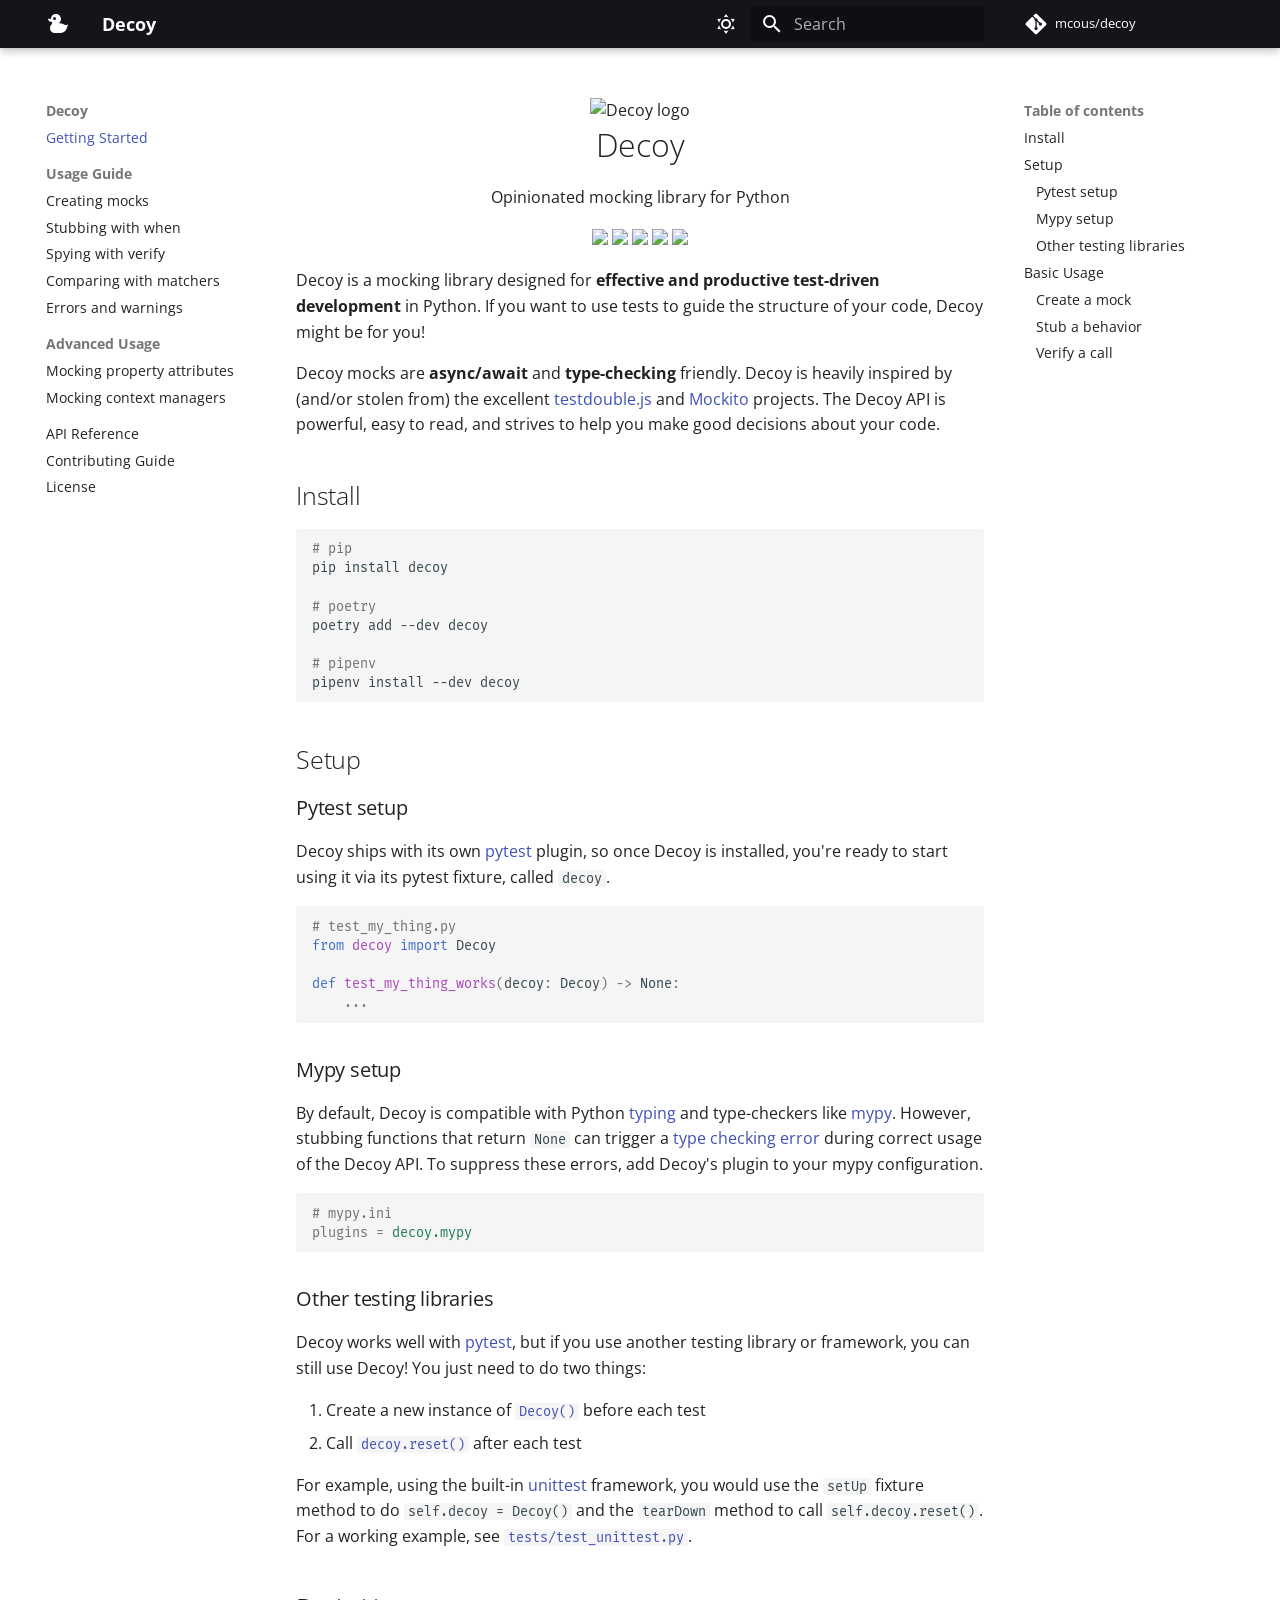
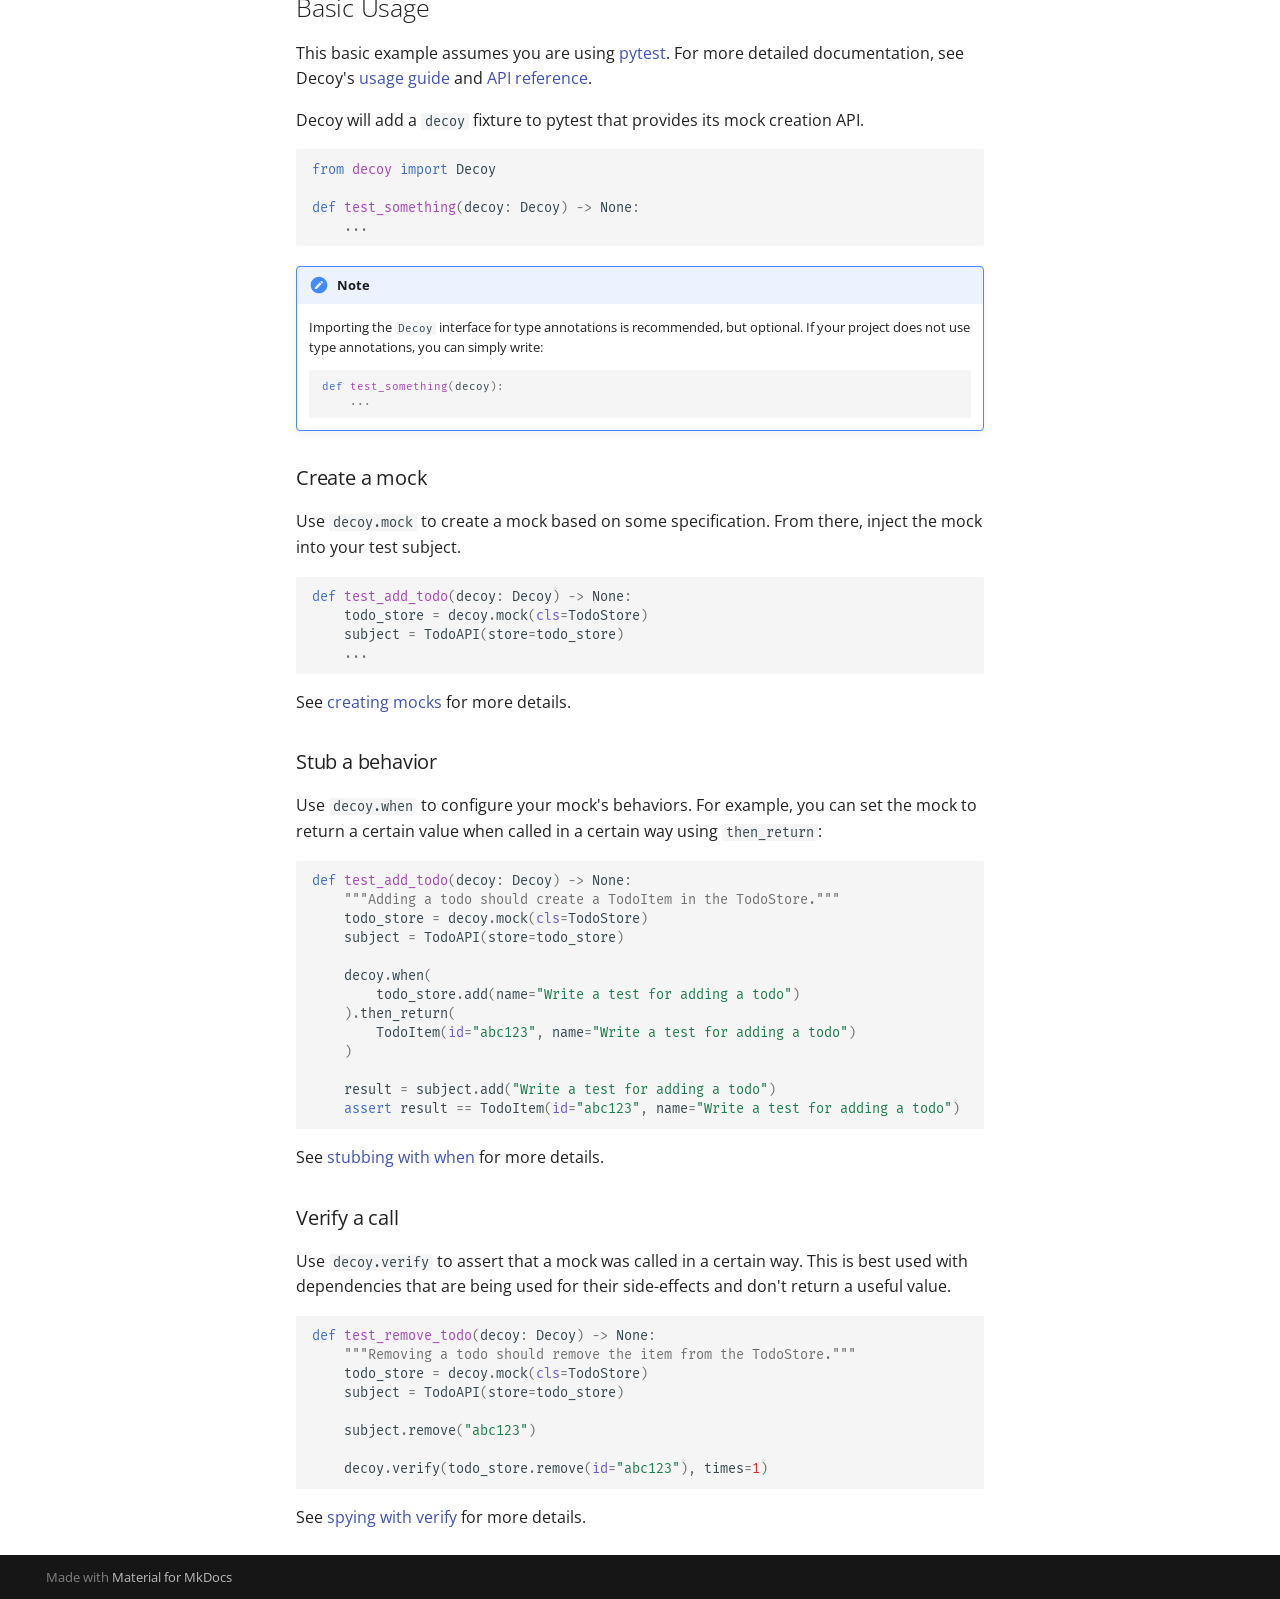
==== commit 2e2d41d1: "Deployed ed3b22b with MkDocs version: 1.5.3" ====
--- a/index.html
+++ b/index.html
@@ -6,17 +6,21 @@
       <meta charset="utf-8">
       <meta name="viewport" content="width=device-width,initial-scale=1">
       
-        <meta name="description" content="Opinionated, typed stubbing and verification library for Python.">
-      
-      
-      
-        <link rel="canonical" href="https://mike.cousins.io/decoy/">
-      
-      
-        <meta name="author" content="Mike Cousins">
-      
-      <link rel="shortcut icon" href="img/favicon.ico">
-      <meta name="generator" content="mkdocs-1.1.2, mkdocs-material-6.1.6">
+        <meta name="description" content="Opinionated mocking library for Python.">
+      
+      
+        <meta name="author" content="Michael Cousins">
+      
+      
+        <link rel="canonical" href="https://michael.cousins.io/decoy/">
+      
+      
+      
+        <link rel="next" href="usage/create/">
+      
+      
+      <link rel="icon" href="img/favicon.ico">
+      <meta name="generator" content="mkdocs-1.5.3, mkdocs-material-9.4.8">
     
     
       
@@ -24,26 +28,37 @@
       
     
     
-      <link rel="stylesheet" href="assets/stylesheets/main.6910b76c.min.css">
-      
-        
-        <link rel="stylesheet" href="assets/stylesheets/palette.196e0c26.min.css">
-        
-      
-    
-    
-    
-      
-        
-        <link href="https://fonts.gstatic.com" rel="preconnect" crossorigin>
-        <link rel="stylesheet" href="https://fonts.googleapis.com/css?family=Roboto:300,400,400i,700%7CRoboto+Mono&display=fallback">
-        <style>body,input{font-family:"Roboto",-apple-system,BlinkMacSystemFont,Helvetica,Arial,sans-serif}code,kbd,pre{font-family:"Roboto Mono",SFMono-Regular,Consolas,Menlo,monospace}</style>
-      
-    
-    
-    
-    
-      
+      <link rel="stylesheet" href="assets/stylesheets/main.4b4a2bd9.min.css">
+      
+        
+        <link rel="stylesheet" href="assets/stylesheets/palette.356b1318.min.css">
+      
+      
+
+
+    
+    
+      
+    
+    
+      
+        
+        
+        <link rel="preconnect" href="https://fonts.gstatic.com" crossorigin>
+        <link rel="stylesheet" href="https://fonts.googleapis.com/css?family=Open+Sans:300,300i,400,400i,700,700i%7CFira+Mono:400,400i,700,700i&display=fallback">
+        <style>:root{--md-text-font:"Open Sans";--md-code-font:"Fira Mono"}</style>
+      
+    
+    
+      <link rel="stylesheet" href="assets/_mkdocstrings.css">
+    
+      <link rel="stylesheet" href="stylesheets/extra.css">
+    
+    <script>__md_scope=new URL(".",location),__md_hash=e=>[...e].reduce((e,_)=>(e<<5)-e+_.charCodeAt(0),0),__md_get=(e,_=localStorage,t=__md_scope)=>JSON.parse(_.getItem(t.pathname+"."+e)),__md_set=(e,_,t=localStorage,a=__md_scope)=>{try{t.setItem(a.pathname+"."+e,JSON.stringify(_))}catch(e){}}</script>
+    
+      
+
+    
     
     
   </head>
@@ -51,14 +66,17 @@
   
     
     
-    
-    
-    
-    <body dir="ltr" data-md-color-scheme="preference" data-md-color-primary="" data-md-color-accent="">
-      
-        <script>matchMedia("(prefers-color-scheme: dark)").matches&&document.body.setAttribute("data-md-color-scheme","slate")</script>
-      
-  
+      
+    
+    
+    
+    
+    <body dir="ltr" data-md-color-scheme="default" data-md-color-primary="black" data-md-color-accent="indigo">
+  
+    
+    
+      <script>var palette=__md_get("__palette");if(palette&&"object"==typeof palette.color)for(var key of Object.keys(palette.color))document.body.setAttribute("data-md-color-"+key,palette.color[key])</script>
+    
     <input class="md-toggle" data-md-toggle="drawer" type="checkbox" id="__drawer" autocomplete="off">
     <input class="md-toggle" data-md-toggle="search" type="checkbox" id="__search" autocomplete="off">
     <label class="md-overlay" for="__drawer"></label>
@@ -74,50 +92,91 @@
       
     </div>
     
-      
-
-<header class="md-header" data-md-component="header">
-  <nav class="md-header-nav md-grid" aria-label="Header">
-    <a href="https://mike.cousins.io/decoy/" title="Decoy" class="md-header-nav__button md-logo" aria-label="Decoy">
-      
-  
-  <svg xmlns="http://www.w3.org/2000/svg" viewBox="0 0 24 24"><path d="M8.5 5A1.5 1.5 0 007 6.5 1.5 1.5 0 008.5 8 1.5 1.5 0 0010 6.5 1.5 1.5 0 008.5 5M10 2a5 5 0 015 5c0 1.7-.85 3.2-2.14 4.1 1.58.15 3.36.51 5.14 1.4 3 1.5 4-.5 4-.5s-1 9-7 9H9s-5 0-5-5c0-3 3-4 2-6-4 0-4-3.5-4-3.5 1 .5 2.24.5 3 .15A5.02 5.02 0 0110 2z"/></svg>
+    
+      
+
+  
+
+<header class="md-header md-header--shadow" data-md-component="header">
+  <nav class="md-header__inner md-grid" aria-label="Header">
+    <a href="." title="Decoy" class="md-header__button md-logo" aria-label="Decoy" data-md-component="logo">
+      
+  
+  <svg xmlns="http://www.w3.org/2000/svg" viewBox="0 0 24 24"><path d="M8.5 5A1.5 1.5 0 0 0 7 6.5 1.5 1.5 0 0 0 8.5 8 1.5 1.5 0 0 0 10 6.5 1.5 1.5 0 0 0 8.5 5M10 2a5 5 0 0 1 5 5c0 1.7-.85 3.2-2.14 4.1 1.58.15 3.36.51 5.14 1.4 3 1.5 4-.5 4-.5s-1 9-7 9H9s-5 0-5-5c0-3 3-4 2-6-4 0-4-3.5-4-3.5 1 .5 2.24.5 3 .15A5.02 5.02 0 0 1 10 2Z"/></svg>
 
     </a>
-    <label class="md-header-nav__button md-icon" for="__drawer">
-      <svg xmlns="http://www.w3.org/2000/svg" viewBox="0 0 24 24"><path d="M3 6h18v2H3V6m0 5h18v2H3v-2m0 5h18v2H3v-2z"/></svg>
+    <label class="md-header__button md-icon" for="__drawer">
+      
+      <svg xmlns="http://www.w3.org/2000/svg" viewBox="0 0 24 24"><path d="M3 6h18v2H3V6m0 5h18v2H3v-2m0 5h18v2H3v-2Z"/></svg>
     </label>
-    <div class="md-header-nav__title" data-md-component="header-title">
-      
-        <div class="md-header-nav__ellipsis">
-          <span class="md-header-nav__topic md-ellipsis">
+    <div class="md-header__title" data-md-component="header-title">
+      <div class="md-header__ellipsis">
+        <div class="md-header__topic">
+          <span class="md-ellipsis">
             Decoy
           </span>
-          <span class="md-header-nav__topic md-ellipsis">
-            
-              User Guide
+        </div>
+        <div class="md-header__topic" data-md-component="header-topic">
+          <span class="md-ellipsis">
+            
+              Getting Started
             
           </span>
         </div>
-      
+      </div>
     </div>
     
-      <label class="md-header-nav__button md-icon" for="__search">
-        <svg xmlns="http://www.w3.org/2000/svg" viewBox="0 0 24 24"><path d="M9.5 3A6.5 6.5 0 0116 9.5c0 1.61-.59 3.09-1.56 4.23l.27.27h.79l5 5-1.5 1.5-5-5v-.79l-.27-.27A6.516 6.516 0 019.5 16 6.5 6.5 0 013 9.5 6.5 6.5 0 019.5 3m0 2C7 5 5 7 5 9.5S7 14 9.5 14 14 12 14 9.5 12 5 9.5 5z"/></svg>
+      
+        <form class="md-header__option" data-md-component="palette">
+  
+    
+    
+    
+    <input class="md-option" data-md-color-media="(prefers-color-scheme: light)" data-md-color-scheme="default" data-md-color-primary="black" data-md-color-accent="indigo"  aria-label="Switch to dark mode"  type="radio" name="__palette" id="__palette_1">
+    
+      <label class="md-header__button md-icon" title="Switch to dark mode" for="__palette_2" hidden>
+        <svg xmlns="http://www.w3.org/2000/svg" viewBox="0 0 24 24"><path d="M12 7a5 5 0 0 1 5 5 5 5 0 0 1-5 5 5 5 0 0 1-5-5 5 5 0 0 1 5-5m0 2a3 3 0 0 0-3 3 3 3 0 0 0 3 3 3 3 0 0 0 3-3 3 3 0 0 0-3-3m0-7 2.39 3.42C13.65 5.15 12.84 5 12 5c-.84 0-1.65.15-2.39.42L12 2M3.34 7l4.16-.35A7.2 7.2 0 0 0 5.94 8.5c-.44.74-.69 1.5-.83 2.29L3.34 7m.02 10 1.76-3.77a7.131 7.131 0 0 0 2.38 4.14L3.36 17M20.65 7l-1.77 3.79a7.023 7.023 0 0 0-2.38-4.15l4.15.36m-.01 10-4.14.36c.59-.51 1.12-1.14 1.54-1.86.42-.73.69-1.5.83-2.29L20.64 17M12 22l-2.41-3.44c.74.27 1.55.44 2.41.44.82 0 1.63-.17 2.37-.44L12 22Z"/></svg>
       </label>
-      
-<div class="md-search" data-md-component="search" role="dialog">
+    
+  
+    
+    
+    
+    <input class="md-option" data-md-color-media="(prefers-color-scheme: dark)" data-md-color-scheme="slate" data-md-color-primary="amber" data-md-color-accent="yellow"  aria-label="Switch to light mode"  type="radio" name="__palette" id="__palette_2">
+    
+      <label class="md-header__button md-icon" title="Switch to light mode" for="__palette_1" hidden>
+        <svg xmlns="http://www.w3.org/2000/svg" viewBox="0 0 24 24"><path d="m17.75 4.09-2.53 1.94.91 3.06-2.63-1.81-2.63 1.81.91-3.06-2.53-1.94L12.44 4l1.06-3 1.06 3 3.19.09m3.5 6.91-1.64 1.25.59 1.98-1.7-1.17-1.7 1.17.59-1.98L15.75 11l2.06-.05L18.5 9l.69 1.95 2.06.05m-2.28 4.95c.83-.08 1.72 1.1 1.19 1.85-.32.45-.66.87-1.08 1.27C15.17 23 8.84 23 4.94 19.07c-3.91-3.9-3.91-10.24 0-14.14.4-.4.82-.76 1.27-1.08.75-.53 1.93.36 1.85 1.19-.27 2.86.69 5.83 2.89 8.02a9.96 9.96 0 0 0 8.02 2.89m-1.64 2.02a12.08 12.08 0 0 1-7.8-3.47c-2.17-2.19-3.33-5-3.49-7.82-2.81 3.14-2.7 7.96.31 10.98 3.02 3.01 7.84 3.12 10.98.31Z"/></svg>
+      </label>
+    
+  
+</form>
+      
+    
+    
+    
+      <label class="md-header__button md-icon" for="__search">
+        
+        <svg xmlns="http://www.w3.org/2000/svg" viewBox="0 0 24 24"><path d="M9.5 3A6.5 6.5 0 0 1 16 9.5c0 1.61-.59 3.09-1.56 4.23l.27.27h.79l5 5-1.5 1.5-5-5v-.79l-.27-.27A6.516 6.516 0 0 1 9.5 16 6.5 6.5 0 0 1 3 9.5 6.5 6.5 0 0 1 9.5 3m0 2C7 5 5 7 5 9.5S7 14 9.5 14 14 12 14 9.5 12 5 9.5 5Z"/></svg>
+      </label>
+      <div class="md-search" data-md-component="search" role="dialog">
   <label class="md-search__overlay" for="__search"></label>
   <div class="md-search__inner" role="search">
     <form class="md-search__form" name="search">
-      <input type="text" class="md-search__input" name="query" aria-label="Search" placeholder="Search" autocapitalize="off" autocorrect="off" autocomplete="off" spellcheck="false" data-md-component="search-query" data-md-state="active" required>
+      <input type="text" class="md-search__input" name="query" aria-label="Search" placeholder="Search" autocapitalize="off" autocorrect="off" autocomplete="off" spellcheck="false" data-md-component="search-query" required>
       <label class="md-search__icon md-icon" for="__search">
-        <svg xmlns="http://www.w3.org/2000/svg" viewBox="0 0 24 24"><path d="M9.5 3A6.5 6.5 0 0116 9.5c0 1.61-.59 3.09-1.56 4.23l.27.27h.79l5 5-1.5 1.5-5-5v-.79l-.27-.27A6.516 6.516 0 019.5 16 6.5 6.5 0 013 9.5 6.5 6.5 0 019.5 3m0 2C7 5 5 7 5 9.5S7 14 9.5 14 14 12 14 9.5 12 5 9.5 5z"/></svg>
-        <svg xmlns="http://www.w3.org/2000/svg" viewBox="0 0 24 24"><path d="M20 11v2H8l5.5 5.5-1.42 1.42L4.16 12l7.92-7.92L13.5 5.5 8 11h12z"/></svg>
+        
+        <svg xmlns="http://www.w3.org/2000/svg" viewBox="0 0 24 24"><path d="M9.5 3A6.5 6.5 0 0 1 16 9.5c0 1.61-.59 3.09-1.56 4.23l.27.27h.79l5 5-1.5 1.5-5-5v-.79l-.27-.27A6.516 6.516 0 0 1 9.5 16 6.5 6.5 0 0 1 3 9.5 6.5 6.5 0 0 1 9.5 3m0 2C7 5 5 7 5 9.5S7 14 9.5 14 14 12 14 9.5 12 5 9.5 5Z"/></svg>
+        
+        <svg xmlns="http://www.w3.org/2000/svg" viewBox="0 0 24 24"><path d="M20 11v2H8l5.5 5.5-1.42 1.42L4.16 12l7.92-7.92L13.5 5.5 8 11h12Z"/></svg>
       </label>
-      <button type="reset" class="md-search__icon md-icon" aria-label="Clear" data-md-component="search-reset" tabindex="-1">
-        <svg xmlns="http://www.w3.org/2000/svg" viewBox="0 0 24 24"><path d="M19 6.41L17.59 5 12 10.59 6.41 5 5 6.41 10.59 12 5 17.59 6.41 19 12 13.41 17.59 19 19 17.59 13.41 12 19 6.41z"/></svg>
-      </button>
+      <nav class="md-search__options" aria-label="Search">
+        
+        <button type="reset" class="md-search__icon md-icon" title="Clear" aria-label="Clear" tabindex="-1">
+          
+          <svg xmlns="http://www.w3.org/2000/svg" viewBox="0 0 24 24"><path d="M19 6.41 17.59 5 12 10.59 6.41 5 5 6.41 10.59 12 5 17.59 6.41 19 12 13.41 17.59 19 19 17.59 13.41 12 19 6.41Z"/></svg>
+        </button>
+      </nav>
+      
     </form>
     <div class="md-search__output">
       <div class="md-search__scrollwrap" data-md-scrollfix>
@@ -125,7 +184,7 @@
           <div class="md-search-result__meta">
             Initializing search
           </div>
-          <ol class="md-search-result__list"></ol>
+          <ol class="md-search-result__list" role="presentation"></ol>
         </div>
       </div>
     </div>
@@ -133,12 +192,11 @@
 </div>
     
     
-      <div class="md-header-nav__source">
-        
-<a href="https://github.com/mcous/decoy/" title="Go to repository" class="md-source">
+      <div class="md-header__source">
+        <a href="https://github.com/mcous/decoy" title="Go to repository" class="md-source" data-md-component="source">
   <div class="md-source__icon md-icon">
     
-    <svg xmlns="http://www.w3.org/2000/svg" viewBox="0 0 448 512"><path d="M439.55 236.05L244 40.45a28.87 28.87 0 00-40.81 0l-40.66 40.63 51.52 51.52c27.06-9.14 52.68 16.77 43.39 43.68l49.66 49.66c34.23-11.8 61.18 31 35.47 56.69-26.49 26.49-70.21-2.87-56-37.34L240.22 199v121.85c25.3 12.54 22.26 41.85 9.08 55a34.34 34.34 0 01-48.55 0c-17.57-17.6-11.07-46.91 11.25-56v-123c-20.8-8.51-24.6-30.74-18.64-45L142.57 101 8.45 235.14a28.86 28.86 0 000 40.81l195.61 195.6a28.86 28.86 0 0040.8 0l194.69-194.69a28.86 28.86 0 000-40.81z"/></svg>
+    <svg xmlns="http://www.w3.org/2000/svg" viewBox="0 0 448 512"><!--! Font Awesome Free 6.4.2 by @fontawesome - https://fontawesome.com License - https://fontawesome.com/license/free (Icons: CC BY 4.0, Fonts: SIL OFL 1.1, Code: MIT License) Copyright 2023 Fonticons, Inc.--><path d="M439.55 236.05 244 40.45a28.87 28.87 0 0 0-40.81 0l-40.66 40.63 51.52 51.52c27.06-9.14 52.68 16.77 43.39 43.68l49.66 49.66c34.23-11.8 61.18 31 35.47 56.69-26.49 26.49-70.21-2.87-56-37.34L240.22 199v121.85c25.3 12.54 22.26 41.85 9.08 55a34.34 34.34 0 0 1-48.55 0c-17.57-17.6-11.07-46.91 11.25-56v-123c-20.8-8.51-24.6-30.74-18.64-45L142.57 101 8.45 235.14a28.86 28.86 0 0 0 0 40.81l195.61 195.6a28.86 28.86 0 0 0 40.8 0l194.69-194.69a28.86 28.86 0 0 0 0-40.81z"/></svg>
   </div>
   <div class="md-source__repository">
     mcous/decoy
@@ -147,39 +205,44 @@
       </div>
     
   </nav>
+  
 </header>
     
     <div class="md-container" data-md-component="container">
       
       
+        
+          
         
       
       <main class="md-main" data-md-component="main">
         <div class="md-main__inner md-grid">
           
             
-              <div class="md-sidebar md-sidebar--primary" data-md-component="navigation">
+              
+              <div class="md-sidebar md-sidebar--primary" data-md-component="sidebar" data-md-type="navigation" >
                 <div class="md-sidebar__scrollwrap">
                   <div class="md-sidebar__inner">
                     
 
+
+
 <nav class="md-nav md-nav--primary" aria-label="Navigation" data-md-level="0">
   <label class="md-nav__title" for="__drawer">
-    <a href="https://mike.cousins.io/decoy/" title="Decoy" class="md-nav__button md-logo" aria-label="Decoy">
-      
-  
-  <svg xmlns="http://www.w3.org/2000/svg" viewBox="0 0 24 24"><path d="M8.5 5A1.5 1.5 0 007 6.5 1.5 1.5 0 008.5 8 1.5 1.5 0 0010 6.5 1.5 1.5 0 008.5 5M10 2a5 5 0 015 5c0 1.7-.85 3.2-2.14 4.1 1.58.15 3.36.51 5.14 1.4 3 1.5 4-.5 4-.5s-1 9-7 9H9s-5 0-5-5c0-3 3-4 2-6-4 0-4-3.5-4-3.5 1 .5 2.24.5 3 .15A5.02 5.02 0 0110 2z"/></svg>
+    <a href="." title="Decoy" class="md-nav__button md-logo" aria-label="Decoy" data-md-component="logo">
+      
+  
+  <svg xmlns="http://www.w3.org/2000/svg" viewBox="0 0 24 24"><path d="M8.5 5A1.5 1.5 0 0 0 7 6.5 1.5 1.5 0 0 0 8.5 8 1.5 1.5 0 0 0 10 6.5 1.5 1.5 0 0 0 8.5 5M10 2a5 5 0 0 1 5 5c0 1.7-.85 3.2-2.14 4.1 1.58.15 3.36.51 5.14 1.4 3 1.5 4-.5 4-.5s-1 9-7 9H9s-5 0-5-5c0-3 3-4 2-6-4 0-4-3.5-4-3.5 1 .5 2.24.5 3 .15A5.02 5.02 0 0 1 10 2Z"/></svg>
 
     </a>
     Decoy
   </label>
   
     <div class="md-nav__source">
-      
-<a href="https://github.com/mcous/decoy/" title="Go to repository" class="md-source">
+      <a href="https://github.com/mcous/decoy" title="Go to repository" class="md-source" data-md-component="source">
   <div class="md-source__icon md-icon">
     
-    <svg xmlns="http://www.w3.org/2000/svg" viewBox="0 0 448 512"><path d="M439.55 236.05L244 40.45a28.87 28.87 0 00-40.81 0l-40.66 40.63 51.52 51.52c27.06-9.14 52.68 16.77 43.39 43.68l49.66 49.66c34.23-11.8 61.18 31 35.47 56.69-26.49 26.49-70.21-2.87-56-37.34L240.22 199v121.85c25.3 12.54 22.26 41.85 9.08 55a34.34 34.34 0 01-48.55 0c-17.57-17.6-11.07-46.91 11.25-56v-123c-20.8-8.51-24.6-30.74-18.64-45L142.57 101 8.45 235.14a28.86 28.86 0 000 40.81l195.61 195.6a28.86 28.86 0 0040.8 0l194.69-194.69a28.86 28.86 0 000-40.81z"/></svg>
+    <svg xmlns="http://www.w3.org/2000/svg" viewBox="0 0 448 512"><!--! Font Awesome Free 6.4.2 by @fontawesome - https://fontawesome.com License - https://fontawesome.com/license/free (Icons: CC BY 4.0, Fonts: SIL OFL 1.1, Code: MIT License) Copyright 2023 Fonticons, Inc.--><path d="M439.55 236.05 244 40.45a28.87 28.87 0 0 0-40.81 0l-40.66 40.63 51.52 51.52c27.06-9.14 52.68 16.77 43.39 43.68l49.66 49.66c34.23-11.8 61.18 31 35.47 56.69-26.49 26.49-70.21-2.87-56-37.34L240.22 199v121.85c25.3 12.54 22.26 41.85 9.08 55a34.34 34.34 0 0 1-48.55 0c-17.57-17.6-11.07-46.91 11.25-56v-123c-20.8-8.51-24.6-30.74-18.64-45L142.57 101 8.45 235.14a28.86 28.86 0 0 0 0 40.81l195.61 195.6a28.86 28.86 0 0 0 40.8 0l194.69-194.69a28.86 28.86 0 0 0 0-40.81z"/></svg>
   </div>
   <div class="md-source__repository">
     mcous/decoy
@@ -191,27 +254,42 @@
     
       
       
-      
-
-  
-
-
-  <li class="md-nav__item md-nav__item--active">
-    
-    <input class="md-nav__toggle md-toggle" data-md-toggle="toc" type="checkbox" id="__toc">
-    
-    
-      <label class="md-nav__link md-nav__link--active" for="__toc">
-        User Guide
-        <span class="md-nav__icon md-icon"></span>
-      </label>
-    
-    <a href="." class="md-nav__link md-nav__link--active">
-      User Guide
-    </a>
-    
-      
+  
+  
+    
+  
+  
+    <li class="md-nav__item md-nav__item--active">
+      
+      <input class="md-nav__toggle md-toggle" type="checkbox" id="__toc">
+      
+      
+      
+        <label class="md-nav__link md-nav__link--active" for="__toc">
+          
+  
+  <span class="md-ellipsis">
+    Getting Started
+  </span>
+  
+
+          <span class="md-nav__icon md-icon"></span>
+        </label>
+      
+      <a href="." class="md-nav__link md-nav__link--active">
+        
+  
+  <span class="md-ellipsis">
+    Getting Started
+  </span>
+  
+
+      </a>
+      
+        
+
 <nav class="md-nav md-nav--secondary" aria-label="Table of contents">
+  
   
   
   
@@ -219,7 +297,7 @@
       <span class="md-nav__icon md-icon"></span>
       Table of contents
     </label>
-    <ul class="md-nav__list" data-md-scrollfix>
+    <ul class="md-nav__list" data-md-component="toc" data-md-scrollfix>
       
         <li class="md-nav__item">
   <a href="#install" class="md-nav__link">
@@ -237,8 +315,22 @@
       <ul class="md-nav__list">
         
           <li class="md-nav__item">
+  <a href="#pytest-setup" class="md-nav__link">
+    Pytest setup
+  </a>
+  
+</li>
+        
+          <li class="md-nav__item">
   <a href="#mypy-setup" class="md-nav__link">
-    Mypy Setup
+    Mypy setup
+  </a>
+  
+</li>
+        
+          <li class="md-nav__item">
+  <a href="#other-testing-libraries" class="md-nav__link">
+    Other testing libraries
   </a>
   
 </li>
@@ -249,31 +341,30 @@
 </li>
       
         <li class="md-nav__item">
-  <a href="#usage" class="md-nav__link">
-    Usage
-  </a>
-  
-    <nav class="md-nav" aria-label="Usage">
+  <a href="#basic-usage" class="md-nav__link">
+    Basic Usage
+  </a>
+  
+    <nav class="md-nav" aria-label="Basic Usage">
       <ul class="md-nav__list">
         
           <li class="md-nav__item">
-  <a href="#stubbing" class="md-nav__link">
-    Stubbing
-  </a>
-  
-</li>
-        
-          <li class="md-nav__item">
-  <a href="#verifying-interactions" class="md-nav__link">
-    Verifying interactions
-  </a>
-  
-    <nav class="md-nav" aria-label="Verifying interactions">
-      <ul class="md-nav__list">
-        
-          <li class="md-nav__item">
-  <a href="#verifying-order-of-multiple-calls" class="md-nav__link">
-    Verifying order of multiple calls
+  <a href="#create-a-mock" class="md-nav__link">
+    Create a mock
+  </a>
+  
+</li>
+        
+          <li class="md-nav__item">
+  <a href="#stub-a-behavior" class="md-nav__link">
+    Stub a behavior
+  </a>
+  
+</li>
+        
+          <li class="md-nav__item">
+  <a href="#verify-a-call" class="md-nav__link">
+    Verify a call
   </a>
   
 </li>
@@ -282,67 +373,302 @@
     </nav>
   
 </li>
-        
-          <li class="md-nav__item">
-  <a href="#usage-with-asyncawait" class="md-nav__link">
-    Usage with async/await
-  </a>
-  
-</li>
-        
-          <li class="md-nav__item">
-  <a href="#matchers" class="md-nav__link">
-    Matchers
-  </a>
-  
-</li>
-        
-      </ul>
-    </nav>
-  
-</li>
       
     </ul>
   
 </nav>
-    
-  </li>
-
-    
-      
-      
-      
-
-
-  <li class="md-nav__item">
-    <a href="why/" class="md-nav__link">
-      Why Use Decoy?
-    </a>
-  </li>
-
-    
-      
-      
-      
-
-
-  <li class="md-nav__item">
-    <a href="api/" class="md-nav__link">
-      API Reference
-    </a>
-  </li>
-
-    
-      
-      
-      
-
-
-  <li class="md-nav__item">
-    <a href="contributing/" class="md-nav__link">
-      Contributing Guide
-    </a>
-  </li>
+      
+    </li>
+  
+
+    
+      
+      
+  
+  
+  
+    
+    
+    
+    
+    
+      
+      
+    
+    <li class="md-nav__item md-nav__item--section md-nav__item--nested">
+      
+        
+        
+        
+        <input class="md-nav__toggle md-toggle " type="checkbox" id="__nav_2" >
+        
+          
+          <label class="md-nav__link" for="__nav_2" id="__nav_2_label" tabindex="">
+            
+  
+  <span class="md-ellipsis">
+    Usage Guide
+  </span>
+  
+
+            <span class="md-nav__icon md-icon"></span>
+          </label>
+        
+        <nav class="md-nav" data-md-level="1" aria-labelledby="__nav_2_label" aria-expanded="false">
+          <label class="md-nav__title" for="__nav_2">
+            <span class="md-nav__icon md-icon"></span>
+            Usage Guide
+          </label>
+          <ul class="md-nav__list" data-md-scrollfix>
+            
+              
+                
+  
+  
+  
+    <li class="md-nav__item">
+      <a href="usage/create/" class="md-nav__link">
+        
+  
+  <span class="md-ellipsis">
+    Creating mocks
+  </span>
+  
+
+      </a>
+    </li>
+  
+
+              
+            
+              
+                
+  
+  
+  
+    <li class="md-nav__item">
+      <a href="usage/when/" class="md-nav__link">
+        
+  
+  <span class="md-ellipsis">
+    Stubbing with when
+  </span>
+  
+
+      </a>
+    </li>
+  
+
+              
+            
+              
+                
+  
+  
+  
+    <li class="md-nav__item">
+      <a href="usage/verify/" class="md-nav__link">
+        
+  
+  <span class="md-ellipsis">
+    Spying with verify
+  </span>
+  
+
+      </a>
+    </li>
+  
+
+              
+            
+              
+                
+  
+  
+  
+    <li class="md-nav__item">
+      <a href="usage/matchers/" class="md-nav__link">
+        
+  
+  <span class="md-ellipsis">
+    Comparing with matchers
+  </span>
+  
+
+      </a>
+    </li>
+  
+
+              
+            
+              
+                
+  
+  
+  
+    <li class="md-nav__item">
+      <a href="usage/errors-and-warnings/" class="md-nav__link">
+        
+  
+  <span class="md-ellipsis">
+    Errors and warnings
+  </span>
+  
+
+      </a>
+    </li>
+  
+
+              
+            
+          </ul>
+        </nav>
+      
+    </li>
+  
+
+    
+      
+      
+  
+  
+  
+    
+    
+    
+    
+    
+      
+      
+    
+    <li class="md-nav__item md-nav__item--section md-nav__item--nested">
+      
+        
+        
+        
+        <input class="md-nav__toggle md-toggle " type="checkbox" id="__nav_3" >
+        
+          
+          <label class="md-nav__link" for="__nav_3" id="__nav_3_label" tabindex="">
+            
+  
+  <span class="md-ellipsis">
+    Advanced Usage
+  </span>
+  
+
+            <span class="md-nav__icon md-icon"></span>
+          </label>
+        
+        <nav class="md-nav" data-md-level="1" aria-labelledby="__nav_3_label" aria-expanded="false">
+          <label class="md-nav__title" for="__nav_3">
+            <span class="md-nav__icon md-icon"></span>
+            Advanced Usage
+          </label>
+          <ul class="md-nav__list" data-md-scrollfix>
+            
+              
+                
+  
+  
+  
+    <li class="md-nav__item">
+      <a href="advanced/properties/" class="md-nav__link">
+        
+  
+  <span class="md-ellipsis">
+    Mocking property attributes
+  </span>
+  
+
+      </a>
+    </li>
+  
+
+              
+            
+              
+                
+  
+  
+  
+    <li class="md-nav__item">
+      <a href="advanced/context-managers/" class="md-nav__link">
+        
+  
+  <span class="md-ellipsis">
+    Mocking context managers
+  </span>
+  
+
+      </a>
+    </li>
+  
+
+              
+            
+          </ul>
+        </nav>
+      
+    </li>
+  
+
+    
+      
+      
+  
+  
+  
+    <li class="md-nav__item">
+      <a href="api/" class="md-nav__link">
+        
+  
+  <span class="md-ellipsis">
+    API Reference
+  </span>
+  
+
+      </a>
+    </li>
+  
+
+    
+      
+      
+  
+  
+  
+    <li class="md-nav__item">
+      <a href="contributing/" class="md-nav__link">
+        
+  
+  <span class="md-ellipsis">
+    Contributing Guide
+  </span>
+  
+
+      </a>
+    </li>
+  
+
+    
+      
+      
+  
+  
+  
+    <li class="md-nav__item">
+      <a href="license/" class="md-nav__link">
+        
+  
+  <span class="md-ellipsis">
+    License
+  </span>
+  
+
+      </a>
+    </li>
+  
 
     
   </ul>
@@ -352,11 +678,14 @@
               </div>
             
             
-              <div class="md-sidebar md-sidebar--secondary" data-md-component="toc">
+              
+              <div class="md-sidebar md-sidebar--secondary" data-md-component="sidebar" data-md-type="toc" >
                 <div class="md-sidebar__scrollwrap">
                   <div class="md-sidebar__inner">
                     
+
 <nav class="md-nav md-nav--secondary" aria-label="Table of contents">
+  
   
   
   
@@ -364,7 +693,7 @@
       <span class="md-nav__icon md-icon"></span>
       Table of contents
     </label>
-    <ul class="md-nav__list" data-md-scrollfix>
+    <ul class="md-nav__list" data-md-component="toc" data-md-scrollfix>
       
         <li class="md-nav__item">
   <a href="#install" class="md-nav__link">
@@ -382,8 +711,22 @@
       <ul class="md-nav__list">
         
           <li class="md-nav__item">
+  <a href="#pytest-setup" class="md-nav__link">
+    Pytest setup
+  </a>
+  
+</li>
+        
+          <li class="md-nav__item">
   <a href="#mypy-setup" class="md-nav__link">
-    Mypy Setup
+    Mypy setup
+  </a>
+  
+</li>
+        
+          <li class="md-nav__item">
+  <a href="#other-testing-libraries" class="md-nav__link">
+    Other testing libraries
   </a>
   
 </li>
@@ -394,50 +737,30 @@
 </li>
       
         <li class="md-nav__item">
-  <a href="#usage" class="md-nav__link">
-    Usage
-  </a>
-  
-    <nav class="md-nav" aria-label="Usage">
+  <a href="#basic-usage" class="md-nav__link">
+    Basic Usage
+  </a>
+  
+    <nav class="md-nav" aria-label="Basic Usage">
       <ul class="md-nav__list">
         
           <li class="md-nav__item">
-  <a href="#stubbing" class="md-nav__link">
-    Stubbing
-  </a>
-  
-</li>
-        
-          <li class="md-nav__item">
-  <a href="#verifying-interactions" class="md-nav__link">
-    Verifying interactions
-  </a>
-  
-    <nav class="md-nav" aria-label="Verifying interactions">
-      <ul class="md-nav__list">
-        
-          <li class="md-nav__item">
-  <a href="#verifying-order-of-multiple-calls" class="md-nav__link">
-    Verifying order of multiple calls
-  </a>
-  
-</li>
-        
-      </ul>
-    </nav>
-  
-</li>
-        
-          <li class="md-nav__item">
-  <a href="#usage-with-asyncawait" class="md-nav__link">
-    Usage with async/await
-  </a>
-  
-</li>
-        
-          <li class="md-nav__item">
-  <a href="#matchers" class="md-nav__link">
-    Matchers
+  <a href="#create-a-mock" class="md-nav__link">
+    Create a mock
+  </a>
+  
+</li>
+        
+          <li class="md-nav__item">
+  <a href="#stub-a-behavior" class="md-nav__link">
+    Stub a behavior
+  </a>
+  
+</li>
+        
+          <li class="md-nav__item">
+  <a href="#verify-a-call" class="md-nav__link">
+    Verify a call
   </a>
   
 </li>
@@ -455,234 +778,157 @@
               </div>
             
           
-          <div class="md-content">
-            <article class="md-content__inner md-typeset">
-              
+          
+            <div class="md-content" data-md-component="content">
+              <article class="md-content__inner md-typeset">
                 
-                  <a href="https://github.com/mcous/decoy/blob/main/docs/index.md" title="Edit this page" class="md-content__button md-icon">
-                    <svg xmlns="http://www.w3.org/2000/svg" viewBox="0 0 24 24"><path d="M20.71 7.04c.39-.39.39-1.04 0-1.41l-2.34-2.34c-.37-.39-1.02-.39-1.41 0l-1.84 1.83 3.75 3.75M3 17.25V21h3.75L17.81 9.93l-3.75-3.75L3 17.25z"/></svg>
-                  </a>
-                
-                
-                <div align="center">
-    <h1>Decoy</h1>
-    <img src="https://mike.cousins.io/decoy/img/decoy.png" width="256px">
-    <p>Opinionated, typed stubbing and verification library for Python</p>
+                  
+
+
+<div align="center">
+    <img alt="Decoy logo" src="https://michael.cousins.io/decoy/img/decoy.png" width="256px">
+    <h1 class="decoy-title">Decoy</h1>
+    <p>Opinionated mocking library for Python</p>
     <p>
-        <a href="https://github.com/mcous/decoy/actions">
-            <img title="CI Status" src="https://flat.badgen.net/github/checks/mcous/decoy/main">
-        </a>
-        <a href="https://pypi.org/project/decoy/">
-            <img title="PyPI Version" src="https://flat.badgen.net/pypi/v/decoy">
-        </a>
-        <a href="https://github.com/mcous/decoy/blob/main/LICENSE">
-            <img title="License" src="https://flat.badgen.net/github/license/mcous/decoy">
-        </a>
+        <a title="CI Status" href="https://github.com/mcous/decoy/actions">
+        <img src="https://img.shields.io/github/actions/workflow/status/mcous/decoy/ci.yml?branch=main&style=flat-square"></a>
+        <a title="Code Coverage" href="https://app.codecov.io/gh/mcous/decoy/"><img src="https://img.shields.io/codecov/c/github/mcous/decoy?style=flat-square"></a>
+        <a title="License" href="https://github.com/mcous/decoy/blob/main/LICENSE"><img src="https://img.shields.io/github/license/mcous/decoy?style=flat-square"></a>
+        <a title="PyPI Version"href="https://pypi.org/project/decoy/"><img src="https://img.shields.io/pypi/v/decoy?style=flat-square"></a>
+        <a title="Supported Python Versions" href="https://pypi.org/project/decoy/"><img src="https://img.shields.io/pypi/pyversions/decoy?style=flat-square"></a>
     </p>
     <p>
-        <a href="https://mike.cousins.io/decoy/">https://mike.cousins.io/decoy/</a>
+        <a href="https://michael.cousins.io/decoy/" class="decoy-hidden">Usage guide and documentation</a>
     </p>
 </div>
 
-<p>The Decoy library allows you to create, stub, and verify test double objects for your Python unit tests, so your tests are:</p>
-<ul>
-<li>Less prone to insufficient tests due to unconditional stubbing</li>
-<li>Covered by typechecking</li>
-<li>Easier to fit into the Arrange-Act-Assert pattern</li>
-</ul>
-<p>The Decoy API is heavily inspired by / stolen from the excellent <a href="https://github.com/testdouble/testdouble.js">testdouble.js</a> and <a href="https://site.mockito.org/">Mockito</a> projects.</p>
+<p>Decoy is a mocking library designed for <strong>effective and productive test-driven development</strong> in Python. If you want to use tests to guide the structure of your code, Decoy might be for you!</p>
+<p>Decoy mocks are <strong>async/await</strong> and <strong>type-checking</strong> friendly. Decoy is heavily inspired by (and/or stolen from) the excellent <a href="https://github.com/testdouble/testdouble.js">testdouble.js</a> and <a href="https://site.mockito.org/">Mockito</a> projects. The Decoy API is powerful, easy to read, and strives to help you make good decisions about your code.</p>
 <h2 id="install">Install<a class="headerlink" href="#install" title="Permanent link">#</a></h2>
 <div class="highlight"><pre><span></span><code><span class="c1"># pip</span>
-pip install decoy
+pip<span class="w"> </span>install<span class="w"> </span>decoy
 
 <span class="c1"># poetry</span>
-poetry add --dev decoy
+poetry<span class="w"> </span>add<span class="w"> </span>--dev<span class="w"> </span>decoy
+
+<span class="c1"># pipenv</span>
+pipenv<span class="w"> </span>install<span class="w"> </span>--dev<span class="w"> </span>decoy
 </code></pre></div>
 <h2 id="setup">Setup<a class="headerlink" href="#setup" title="Permanent link">#</a></h2>
-<p>You'll want to create a test fixture to reset Decoy state between each test run. In <a href="https://docs.pytest.org/">pytest</a>, you can do this by using a fixture to create a new Decoy instance for every test.</p>
-<p>The examples below assume the following global test fixture:</p>
-<div class="highlight"><pre><span></span><code><span class="kn">import</span> <span class="nn">pytest</span>
+<h3 id="pytest-setup">Pytest setup<a class="headerlink" href="#pytest-setup" title="Permanent link">#</a></h3>
+<p>Decoy ships with its own <a href="https://docs.pytest.org/">pytest</a> plugin, so once Decoy is installed, you're ready to start using it via its pytest fixture, called <code>decoy</code>.</p>
+<div class="highlight"><pre><span></span><code><span class="c1"># test_my_thing.py</span>
 <span class="kn">from</span> <span class="nn">decoy</span> <span class="kn">import</span> <span class="n">Decoy</span>
 
-<span class="nd">@pytest</span><span class="o">.</span><span class="n">fixture</span>
-<span class="k">def</span> <span class="nf">decoy</span><span class="p">()</span> <span class="o">-&gt;</span> <span class="n">Decoy</span><span class="p">:</span>
-    <span class="k">return</span> <span class="n">Decoy</span><span class="p">()</span>
+<span class="k">def</span> <span class="nf">test_my_thing_works</span><span class="p">(</span><span class="n">decoy</span><span class="p">:</span> <span class="n">Decoy</span><span class="p">)</span> <span class="o">-&gt;</span> <span class="kc">None</span><span class="p">:</span>
+    <span class="o">...</span>
 </code></pre></div>
-<p>Why is this important? The <code>Decoy</code> container tracks every test double that is created during a test so that you can define assertions using fully-typed rehearsals. It's important to wipe this slate clean for every test so you don't leak memory or have any state preservation between tests.</p>
-<h3 id="mypy-setup">Mypy Setup<a class="headerlink" href="#mypy-setup" title="Permanent link">#</a></h3>
-<p>Decoy's rehearsal syntax can be a bit confusing to <a href="https://mypy.readthedocs.io/">mypy</a> if the mock in question is supposed to return <code>None</code>. Normally, <a href="https://mypy.readthedocs.io/en/stable/error_code_list.html#check-that-called-function-returns-a-value-func-returns-value">mypy will complain</a> if you try to use a <code>None</code>-returning expression as a value, because this is almost always a mistake.</p>
-<p>In Decoy, however, it's an intentional part of the API and <em>not</em> a mistake. To suppress these errors, Decoy provides a mypy plugin that you should add to your configuration file:</p>
-<div class="highlight"><pre><span></span><code><span class="c1"># mypi.ini</span>
-
-<span class="c1"># ...</span>
-<span class="na">plugins</span> <span class="o">=</span> <span class="s">decoy.mypy</span>
-<span class="c1"># ...</span>
+<h3 id="mypy-setup">Mypy setup<a class="headerlink" href="#mypy-setup" title="Permanent link">#</a></h3>
+<p>By default, Decoy is compatible with Python <a href="https://docs.python.org/3/library/typing.html">typing</a> and type-checkers like <a href="https://mypy.readthedocs.io/">mypy</a>. However, stubbing functions that return <code>None</code> can trigger a <a href="https://mypy.readthedocs.io/en/stable/error_code_list.html#check-that-called-function-returns-a-value-func-returns-value">type checking error</a> during correct usage of the Decoy API. To suppress these errors, add Decoy's plugin to your mypy configuration.</p>
+<div class="highlight"><pre><span></span><code><span class="c1"># mypy.ini</span>
+<span class="na">plugins</span><span class="w"> </span><span class="o">=</span><span class="w"> </span><span class="s">decoy.mypy</span>
 </code></pre></div>
-<h2 id="usage">Usage<a class="headerlink" href="#usage" title="Permanent link">#</a></h2>
-<h3 id="stubbing">Stubbing<a class="headerlink" href="#stubbing" title="Permanent link">#</a></h3>
-<p>A stub is an object used in a test that is pre-configured to return a result or raise an error if called according to a specification. In Decoy, you specify a stub's call conditions with a "rehearsal", which is simply a call to the stub inside of a <code>decoy.when</code> wrapper.</p>
-<p>By pre-configuring the stub with specific rehearsals, you get the following benefits:</p>
-<ul>
-<li>Your test double will only return your mock value <strong>if it is called correctly</strong></li>
-<li>You avoid separate "set up mock return value" and "assert mock called correctly" steps</li>
-<li>If you annotate your test double with an actual type, the rehearsal will fail typechecking if called incorrectly</li>
-</ul>
-<div class="highlight"><pre><span></span><code><span class="kn">import</span> <span class="nn">pytest</span>
-<span class="kn">from</span> <span class="nn">typing</span> <span class="kn">import</span> <span class="n">cast</span><span class="p">,</span> <span class="n">Optional</span>
-<span class="kn">from</span> <span class="nn">decoy</span> <span class="kn">import</span> <span class="n">Decoy</span>
-
-<span class="kn">from</span> <span class="nn">.database</span> <span class="kn">import</span> <span class="n">Database</span><span class="p">,</span> <span class="n">Model</span>
-
-<span class="k">def</span> <span class="nf">get_item</span><span class="p">(</span><span class="n">uid</span><span class="p">:</span> <span class="nb">str</span><span class="p">,</span> <span class="n">db</span><span class="p">:</span> <span class="n">Database</span><span class="p">)</span> <span class="o">-&gt;</span> <span class="n">Optional</span><span class="p">[</span><span class="n">Model</span><span class="p">]:</span>
-  <span class="k">return</span> <span class="n">db</span><span class="o">.</span><span class="n">get_by_id</span><span class="p">(</span><span class="n">uid</span><span class="p">)</span>
-
-<span class="k">def</span> <span class="nf">test_get_item</span><span class="p">(</span><span class="n">decoy</span><span class="p">:</span> <span class="n">Decoy</span><span class="p">):</span>
-    <span class="n">mock_item</span> <span class="o">=</span> <span class="n">cast</span><span class="p">(</span><span class="n">Model</span><span class="p">,</span> <span class="p">{</span> <span class="s2">&quot;foo&quot;</span><span class="p">:</span> <span class="s2">&quot;bar&quot;</span> <span class="p">})</span>
-    <span class="n">mock_db</span> <span class="o">=</span> <span class="n">decoy</span><span class="o">.</span><span class="n">create_decoy</span><span class="p">(</span><span class="n">spec</span><span class="o">=</span><span class="n">Database</span><span class="p">)</span>
-
-    <span class="c1"># arrange stub using rehearsals</span>
-    <span class="n">decoy</span><span class="o">.</span><span class="n">when</span><span class="p">(</span><span class="n">mock_db</span><span class="o">.</span><span class="n">get_by_id</span><span class="p">(</span><span class="s2">&quot;some-id&quot;</span><span class="p">))</span><span class="o">.</span><span class="n">then_return</span><span class="p">(</span><span class="n">mock_item</span><span class="p">)</span>
-
-    <span class="c1"># call code under test</span>
-    <span class="n">some_result</span> <span class="o">=</span> <span class="n">get_item</span><span class="p">(</span><span class="s2">&quot;some-id&quot;</span><span class="p">)</span>
-    <span class="n">other_result</span> <span class="o">=</span> <span class="n">get_item</span><span class="p">(</span><span class="s2">&quot;other-id&quot;</span><span class="p">)</span>
-
-    <span class="c1"># assert code result</span>
-    <span class="k">assert</span> <span class="n">some_result</span> <span class="o">==</span> <span class="n">mock_item</span>
-    <span class="k">assert</span> <span class="n">other_result</span> <span class="ow">is</span> <span class="kc">None</span>
+<h3 id="other-testing-libraries">Other testing libraries<a class="headerlink" href="#other-testing-libraries" title="Permanent link">#</a></h3>
+<p>Decoy works well with <a href="https://docs.pytest.org/">pytest</a>, but if you use another testing library or framework, you can still use Decoy! You just need to do two things:</p>
+<ol>
+<li>Create a new instance of <a href="https://michael.cousins.io/decoy/api/#decoy.Decoy"><code>Decoy()</code></a> before each test</li>
+<li>Call <a href="https://michael.cousins.io/decoy/api/#decoy.Decoy.reset"><code>decoy.reset()</code></a> after each test</li>
+</ol>
+<p>For example, using the built-in <a href="https://docs.python.org/3/library/unittest.html">unittest</a> framework, you would use the <code>setUp</code> fixture method to do <code>self.decoy = Decoy()</code> and the <code>tearDown</code> method to call <code>self.decoy.reset()</code>. For a working example, see <a href="https://github.com/mcous/decoy/blob/main/tests/test_unittest.py"><code>tests/test_unittest.py</code></a>.</p>
+<h2 id="basic-usage">Basic Usage<a class="headerlink" href="#basic-usage" title="Permanent link">#</a></h2>
+<p>This basic example assumes you are using <a href="https://docs.pytest.org/">pytest</a>. For more detailed documentation, see Decoy's <a href="https://michael.cousins.io/decoy/usage/create/">usage guide</a> and <a href="https://michael.cousins.io/decoy/api/">API reference</a>.</p>
+<p>Decoy will add a <code>decoy</code> fixture to pytest that provides its mock creation API.</p>
+<div class="highlight"><pre><span></span><code><span class="kn">from</span> <span class="nn">decoy</span> <span class="kn">import</span> <span class="n">Decoy</span>
+
+<span class="k">def</span> <span class="nf">test_something</span><span class="p">(</span><span class="n">decoy</span><span class="p">:</span> <span class="n">Decoy</span><span class="p">)</span> <span class="o">-&gt;</span> <span class="kc">None</span><span class="p">:</span>
+    <span class="o">...</span>
 </code></pre></div>
-<h3 id="verifying-interactions">Verifying interactions<a class="headerlink" href="#verifying-interactions" title="Permanent link">#</a></h3>
-<p>If you're coming from <code>unittest.mock</code>, you're probably used to calling your code under test and <em>then</em> verifying that your dependency was called correctly. Decoy provides similar call verification using the same "rehearsal" mechanism that the stubbing API uses.</p>
-<div class="highlight"><pre><span></span><code><span class="kn">import</span> <span class="nn">pytest</span>
-<span class="kn">from</span> <span class="nn">typing</span> <span class="kn">import</span> <span class="n">cast</span><span class="p">,</span> <span class="n">Optional</span>
-<span class="kn">from</span> <span class="nn">decoy</span> <span class="kn">import</span> <span class="n">Decoy</span><span class="p">,</span> <span class="n">verify</span>
-
-<span class="kn">from</span> <span class="nn">.logger</span> <span class="kn">import</span> <span class="n">Logger</span>
-
-<span class="k">def</span> <span class="nf">log_warning</span><span class="p">(</span><span class="n">msg</span><span class="p">:</span> <span class="nb">str</span><span class="p">,</span> <span class="n">logger</span><span class="p">:</span> <span class="n">Logger</span><span class="p">)</span> <span class="o">-&gt;</span> <span class="kc">None</span><span class="p">:</span>
-    <span class="n">logger</span><span class="o">.</span><span class="n">warn</span><span class="p">(</span><span class="n">msg</span><span class="p">)</span>
-
-<span class="k">def</span> <span class="nf">test_log_warning</span><span class="p">(</span><span class="n">decoy</span><span class="p">:</span> <span class="n">Decoy</span><span class="p">):</span>
-    <span class="n">logger</span> <span class="o">=</span> <span class="n">decoy</span><span class="o">.</span><span class="n">create_decoy</span><span class="p">(</span><span class="n">spec</span><span class="o">=</span><span class="n">Logger</span><span class="p">)</span>
-
-    <span class="c1"># call code under test</span>
-    <span class="n">some_result</span> <span class="o">=</span> <span class="n">log_warning</span><span class="p">(</span><span class="s2">&quot;oh no!&quot;</span><span class="p">,</span> <span class="n">logger</span><span class="p">)</span>
-
-    <span class="c1"># verify double called correctly with a rehearsal</span>
-    <span class="n">decoy</span><span class="o">.</span><span class="n">verify</span><span class="p">(</span><span class="n">logger</span><span class="o">.</span><span class="n">warn</span><span class="p">(</span><span class="s2">&quot;oh no!&quot;</span><span class="p">))</span>
+<div class="admonition note">
+<p class="admonition-title">Note</p>
+<p>Importing the <code>Decoy</code> interface for type annotations is recommended, but optional. If your project does not use type annotations, you can simply write:</p>
+<div class="highlight"><pre><span></span><code><span class="k">def</span> <span class="nf">test_something</span><span class="p">(</span><span class="n">decoy</span><span class="p">):</span>
+    <span class="o">...</span>
 </code></pre></div>
-<p>Asserting that calls happened after the fact can be useful, but <strong>should only be used if the dependency is being called solely for its side-effect(s)</strong>. Verification of interactions in this manner should be considered a last resort, because:</p>
-<ul>
-<li>If you're calling a dependency to get data, then you can more precisely describe that relationship using <a href="#stubbing">stubbing</a></li>
-<li>Side-effects are harder to understand and maintain than pure functions, so in general you should try to side-effect sparingly</li>
-</ul>
-<p>Stubbing and verification of a decoy are <strong>mutually exclusive</strong> within a test. If you find yourself wanting to both stub and verify the same decoy, then one or more of these is true:</p>
-<ul>
-<li>The assertions are redundant</li>
-<li>The dependency is doing too much based on its input (e.g. side-effecting <em>and</em> calculating complex data) and should be refactored</li>
-</ul>
-<h4 id="verifying-order-of-multiple-calls">Verifying order of multiple calls<a class="headerlink" href="#verifying-order-of-multiple-calls" title="Permanent link">#</a></h4>
-<p>If your code under test must call several dependencies in order, you may pass multiple rehearsals to <code>verify</code>. Decoy will search through the list of all calls made to the given spies and look for the exact rehearsal sequence given, in order.</p>
-<div class="highlight"><pre><span></span><code><span class="n">decoy</span><span class="o">.</span><span class="n">verify</span><span class="p">(</span>
-    <span class="n">handler</span><span class="o">.</span><span class="n">call_first_procedure</span><span class="p">(</span><span class="s2">&quot;hello&quot;</span><span class="p">),</span>
-    <span class="n">handler</span><span class="o">.</span><span class="n">call_second_procedure</span><span class="p">(</span><span class="s2">&quot;world&quot;</span><span class="p">),</span>
-<span class="p">)</span>
+</div>
+<h3 id="create-a-mock">Create a mock<a class="headerlink" href="#create-a-mock" title="Permanent link">#</a></h3>
+<p>Use <code>decoy.mock</code> to create a mock based on some specification. From there, inject the mock into your test subject.</p>
+<div class="highlight"><pre><span></span><code><span class="k">def</span> <span class="nf">test_add_todo</span><span class="p">(</span><span class="n">decoy</span><span class="p">:</span> <span class="n">Decoy</span><span class="p">)</span> <span class="o">-&gt;</span> <span class="kc">None</span><span class="p">:</span>
+    <span class="n">todo_store</span> <span class="o">=</span> <span class="n">decoy</span><span class="o">.</span><span class="n">mock</span><span class="p">(</span><span class="bp">cls</span><span class="o">=</span><span class="n">TodoStore</span><span class="p">)</span>
+    <span class="n">subject</span> <span class="o">=</span> <span class="n">TodoAPI</span><span class="p">(</span><span class="n">store</span><span class="o">=</span><span class="n">todo_store</span><span class="p">)</span>
+    <span class="o">...</span>
 </code></pre></div>
-<h3 id="usage-with-asyncawait">Usage with async/await<a class="headerlink" href="#usage-with-asyncawait" title="Permanent link">#</a></h3>
-<p>Decoy supports async/await out of the box! Pass your async function or class with async methods to <code>spec</code> in <code>decoy.create_decoy_func</code> or <code>decoy.create_decoy</code>, respectively, and Decoy will figure out the rest.</p>
-<p>When writing rehearsals on async functions and methods, remember to include the <code>await</code> with your rehearsal call:</p>
-<div class="highlight"><pre><span></span><code><span class="n">decoy</span><span class="o">.</span><span class="n">when</span><span class="p">(</span><span class="k">await</span> <span class="n">mock_db</span><span class="o">.</span><span class="n">get_by_id</span><span class="p">(</span><span class="s2">&quot;some-id&quot;</span><span class="p">))</span><span class="o">.</span><span class="n">then_return</span><span class="p">(</span><span class="n">mock_item</span><span class="p">)</span>
+<p>See <a href="https://michael.cousins.io/decoy/usage/create/">creating mocks</a> for more details.</p>
+<h3 id="stub-a-behavior">Stub a behavior<a class="headerlink" href="#stub-a-behavior" title="Permanent link">#</a></h3>
+<p>Use <code>decoy.when</code> to configure your mock's behaviors. For example, you can set the mock to return a certain value when called in a certain way using <code>then_return</code>:</p>
+<div class="highlight"><pre><span></span><code><span class="k">def</span> <span class="nf">test_add_todo</span><span class="p">(</span><span class="n">decoy</span><span class="p">:</span> <span class="n">Decoy</span><span class="p">)</span> <span class="o">-&gt;</span> <span class="kc">None</span><span class="p">:</span>
+<span class="w">    </span><span class="sd">&quot;&quot;&quot;Adding a todo should create a TodoItem in the TodoStore.&quot;&quot;&quot;</span>
+    <span class="n">todo_store</span> <span class="o">=</span> <span class="n">decoy</span><span class="o">.</span><span class="n">mock</span><span class="p">(</span><span class="bp">cls</span><span class="o">=</span><span class="n">TodoStore</span><span class="p">)</span>
+    <span class="n">subject</span> <span class="o">=</span> <span class="n">TodoAPI</span><span class="p">(</span><span class="n">store</span><span class="o">=</span><span class="n">todo_store</span><span class="p">)</span>
+
+    <span class="n">decoy</span><span class="o">.</span><span class="n">when</span><span class="p">(</span>
+        <span class="n">todo_store</span><span class="o">.</span><span class="n">add</span><span class="p">(</span><span class="n">name</span><span class="o">=</span><span class="s2">&quot;Write a test for adding a todo&quot;</span><span class="p">)</span>
+    <span class="p">)</span><span class="o">.</span><span class="n">then_return</span><span class="p">(</span>
+        <span class="n">TodoItem</span><span class="p">(</span><span class="nb">id</span><span class="o">=</span><span class="s2">&quot;abc123&quot;</span><span class="p">,</span> <span class="n">name</span><span class="o">=</span><span class="s2">&quot;Write a test for adding a todo&quot;</span><span class="p">)</span>
+    <span class="p">)</span>
+
+    <span class="n">result</span> <span class="o">=</span> <span class="n">subject</span><span class="o">.</span><span class="n">add</span><span class="p">(</span><span class="s2">&quot;Write a test for adding a todo&quot;</span><span class="p">)</span>
+    <span class="k">assert</span> <span class="n">result</span> <span class="o">==</span> <span class="n">TodoItem</span><span class="p">(</span><span class="nb">id</span><span class="o">=</span><span class="s2">&quot;abc123&quot;</span><span class="p">,</span> <span class="n">name</span><span class="o">=</span><span class="s2">&quot;Write a test for adding a todo&quot;</span><span class="p">)</span>
 </code></pre></div>
-<h3 id="matchers">Matchers<a class="headerlink" href="#matchers" title="Permanent link">#</a></h3>
-<p>Sometimes, when you're stubbing or verifying calls (or really when you're doing any sort of equality assertion in a test), you need to loosen a given assertion. For example, you may want to assert that a dependency is called with a string, but you don't care about the full contents of that string.</p>
-<p>Decoy includes a set of matchers, which are simply Python classes with <code>__eq__</code> methods defined, that you can use in rehearsals and/or assertions.</p>
-<div class="highlight"><pre><span></span><code><span class="kn">import</span> <span class="nn">pytest</span>
-<span class="kn">from</span> <span class="nn">typing</span> <span class="kn">import</span> <span class="n">cast</span><span class="p">,</span> <span class="n">Optional</span>
-<span class="kn">from</span> <span class="nn">decoy</span> <span class="kn">import</span> <span class="n">Decoy</span><span class="p">,</span> <span class="n">matchers</span>
-
-<span class="kn">from</span> <span class="nn">.logger</span> <span class="kn">import</span> <span class="n">Logger</span>
-
-<span class="k">def</span> <span class="nf">log_warning</span><span class="p">(</span><span class="n">msg</span><span class="p">:</span> <span class="nb">str</span><span class="p">,</span> <span class="n">logger</span><span class="p">:</span> <span class="n">Logger</span><span class="p">)</span> <span class="o">-&gt;</span> <span class="kc">None</span><span class="p">:</span>
-    <span class="n">logger</span><span class="o">.</span><span class="n">warn</span><span class="p">(</span><span class="n">msg</span><span class="p">)</span>
-
-<span class="k">def</span> <span class="nf">test_log_warning</span><span class="p">(</span><span class="n">decoy</span><span class="p">:</span> <span class="n">Decoy</span><span class="p">):</span>
-    <span class="n">logger</span> <span class="o">=</span> <span class="n">decoy</span><span class="o">.</span><span class="n">create_decoy</span><span class="p">(</span><span class="n">spec</span><span class="o">=</span><span class="n">Logger</span><span class="p">)</span>
-
-    <span class="c1"># call code under test</span>
-    <span class="n">some_result</span> <span class="o">=</span> <span class="n">log_warning</span><span class="p">(</span>
-        <span class="s2">&quot;Oh no, something went wrong with request ID abc123efg456&quot;</span><span class="p">,</span>
-        <span class="n">logger</span><span class="o">=</span><span class="n">logger</span>
-    <span class="p">)</span>
-
-    <span class="c1"># verify double called correctly</span>
-    <span class="n">decoy</span><span class="o">.</span><span class="n">verify</span><span class="p">(</span>
-        <span class="n">logger</span><span class="o">.</span><span class="n">warn</span><span class="p">(</span><span class="n">matchers</span><span class="o">.</span><span class="n">StringMatching</span><span class="p">(</span><span class="s2">&quot;request ID abc123efg456&quot;</span><span class="p">))</span>
-    <span class="p">)</span>
+<p>See <a href="https://michael.cousins.io/decoy/usage/when/">stubbing with when</a> for more details.</p>
+<h3 id="verify-a-call">Verify a call<a class="headerlink" href="#verify-a-call" title="Permanent link">#</a></h3>
+<p>Use <code>decoy.verify</code> to assert that a mock was called in a certain way. This is best used with dependencies that are being used for their side-effects and don't return a useful value.</p>
+<div class="highlight"><pre><span></span><code><span class="k">def</span> <span class="nf">test_remove_todo</span><span class="p">(</span><span class="n">decoy</span><span class="p">:</span> <span class="n">Decoy</span><span class="p">)</span> <span class="o">-&gt;</span> <span class="kc">None</span><span class="p">:</span>
+<span class="w">    </span><span class="sd">&quot;&quot;&quot;Removing a todo should remove the item from the TodoStore.&quot;&quot;&quot;</span>
+    <span class="n">todo_store</span> <span class="o">=</span> <span class="n">decoy</span><span class="o">.</span><span class="n">mock</span><span class="p">(</span><span class="bp">cls</span><span class="o">=</span><span class="n">TodoStore</span><span class="p">)</span>
+    <span class="n">subject</span> <span class="o">=</span> <span class="n">TodoAPI</span><span class="p">(</span><span class="n">store</span><span class="o">=</span><span class="n">todo_store</span><span class="p">)</span>
+
+    <span class="n">subject</span><span class="o">.</span><span class="n">remove</span><span class="p">(</span><span class="s2">&quot;abc123&quot;</span><span class="p">)</span>
+
+    <span class="n">decoy</span><span class="o">.</span><span class="n">verify</span><span class="p">(</span><span class="n">todo_store</span><span class="o">.</span><span class="n">remove</span><span class="p">(</span><span class="nb">id</span><span class="o">=</span><span class="s2">&quot;abc123&quot;</span><span class="p">),</span> <span class="n">times</span><span class="o">=</span><span class="mi">1</span><span class="p">)</span>
 </code></pre></div>
+<p>See <a href="https://michael.cousins.io/decoy/usage/verify/">spying with verify</a> for more details.</p>
+
+
+
+
+
                 
-              
-              
-                
-
-
-              
-            </article>
-          </div>
+              </article>
+            </div>
+          
+          
         </div>
+        
       </main>
       
-        
-<footer class="md-footer">
-  
-    <div class="md-footer-nav">
-      <nav class="md-footer-nav__inner md-grid" aria-label="Footer">
-        
-        
-          <a href="why/" class="md-footer-nav__link md-footer-nav__link--next" rel="next">
-            <div class="md-footer-nav__title">
-              <div class="md-ellipsis">
-                <span class="md-footer-nav__direction">
-                  Next
-                </span>
-                Why Use Decoy?
-              </div>
-            </div>
-            <div class="md-footer-nav__button md-icon">
-              <svg xmlns="http://www.w3.org/2000/svg" viewBox="0 0 24 24"><path d="M4 11v2h12l-5.5 5.5 1.42 1.42L19.84 12l-7.92-7.92L10.5 5.5 16 11H4z"/></svg>
-            </div>
-          </a>
-        
-      </nav>
-    </div>
+        <footer class="md-footer">
   
   <div class="md-footer-meta md-typeset">
     <div class="md-footer-meta__inner md-grid">
-      <div class="md-footer-copyright">
-        
-        Made with
-        <a href="https://squidfunk.github.io/mkdocs-material/" target="_blank" rel="noopener">
-          Material for MkDocs
-        </a>
-      </div>
+      <div class="md-copyright">
+  
+  
+    Made with
+    <a href="https://squidfunk.github.io/mkdocs-material/" target="_blank" rel="noopener">
+      Material for MkDocs
+    </a>
+  
+</div>
       
     </div>
   </div>
 </footer>
       
     </div>
-    
-      <script src="assets/javascripts/vendor.fd16492e.min.js"></script>
-      <script src="assets/javascripts/bundle.7836ba4d.min.js"></script><script id="__lang" type="application/json">{"clipboard.copy": "Copy to clipboard", "clipboard.copied": "Copied to clipboard", "search.config.lang": "en", "search.config.pipeline": "trimmer, stopWordFilter", "search.config.separator": "[\\s\\-]+", "search.placeholder": "Search", "search.result.placeholder": "Type to start searching", "search.result.none": "No matching documents", "search.result.one": "1 matching document", "search.result.other": "# matching documents", "search.result.more.one": "1 more on this page", "search.result.more.other": "# more on this page", "search.result.term.missing": "Missing"}</script>
-      
-      <script>
-        app = initialize({
-          base: ".",
-          features: ['navigation.instant'],
-          search: Object.assign({
-            worker: "assets/javascripts/worker/search.4ac00218.min.js"
-          }, typeof search !== "undefined" && search)
-        })
-      </script>
+    <div class="md-dialog" data-md-component="dialog">
+      <div class="md-dialog__inner md-typeset"></div>
+    </div>
+    
+    
+    <script id="__config" type="application/json">{"base": ".", "features": ["navigation.instant", "navigation.sections"], "search": "assets/javascripts/workers/search.f886a092.min.js", "translations": {"clipboard.copied": "Copied to clipboard", "clipboard.copy": "Copy to clipboard", "search.result.more.one": "1 more on this page", "search.result.more.other": "# more on this page", "search.result.none": "No matching documents", "search.result.one": "1 matching document", "search.result.other": "# matching documents", "search.result.placeholder": "Type to start searching", "search.result.term.missing": "Missing", "select.version": "Select version"}}</script>
+    
+    
+      <script src="assets/javascripts/bundle.81fa17fe.min.js"></script>
       
     
   </body>
--- a/assets/stylesheets/main.4b4a2bd9.min.css
+++ b/assets/stylesheets/main.4b4a2bd9.min.css
@@ -0,0 +1 @@
+@charset "UTF-8";html{-webkit-text-size-adjust:none;-moz-text-size-adjust:none;text-size-adjust:none;box-sizing:border-box}*,:after,:before{box-sizing:inherit}@media (prefers-reduced-motion){*,:after,:before{transition:none!important}}body{margin:0}a,button,input,label{-webkit-tap-highlight-color:transparent}a{color:inherit;text-decoration:none}hr{border:0;box-sizing:initial;display:block;height:.05rem;overflow:visible;padding:0}small{font-size:80%}sub,sup{line-height:1em}img{border-style:none}table{border-collapse:initial;border-spacing:0}td,th{font-weight:400;vertical-align:top}button{background:#0000;border:0;font-family:inherit;font-size:inherit;margin:0;padding:0}input{border:0;outline:none}:root{--md-primary-fg-color:#4051b5;--md-primary-fg-color--light:#5d6cc0;--md-primary-fg-color--dark:#303fa1;--md-primary-bg-color:#fff;--md-primary-bg-color--light:#ffffffb3;--md-accent-fg-color:#526cfe;--md-accent-fg-color--transparent:#526cfe1a;--md-accent-bg-color:#fff;--md-accent-bg-color--light:#ffffffb3}[data-md-color-scheme=default]{color-scheme:light}[data-md-color-scheme=default] img[src$="#gh-dark-mode-only"],[data-md-color-scheme=default] img[src$="#only-dark"]{display:none}:root,[data-md-color-scheme=default]{--md-hue:225deg;--md-default-fg-color:#000000de;--md-default-fg-color--light:#0000008a;--md-default-fg-color--lighter:#00000052;--md-default-fg-color--lightest:#00000012;--md-default-bg-color:#fff;--md-default-bg-color--light:#ffffffb3;--md-default-bg-color--lighter:#ffffff4d;--md-default-bg-color--lightest:#ffffff1f;--md-code-fg-color:#36464e;--md-code-bg-color:#f5f5f5;--md-code-hl-color:#4287ff;--md-code-hl-color--light:#4287ff1a;--md-code-hl-number-color:#d52a2a;--md-code-hl-special-color:#db1457;--md-code-hl-function-color:#a846b9;--md-code-hl-constant-color:#6e59d9;--md-code-hl-keyword-color:#3f6ec6;--md-code-hl-string-color:#1c7d4d;--md-code-hl-name-color:var(--md-code-fg-color);--md-code-hl-operator-color:var(--md-default-fg-color--light);--md-code-hl-punctuation-color:var(--md-default-fg-color--light);--md-code-hl-comment-color:var(--md-default-fg-color--light);--md-code-hl-generic-color:var(--md-default-fg-color--light);--md-code-hl-variable-color:var(--md-default-fg-color--light);--md-typeset-color:var(--md-default-fg-color);--md-typeset-a-color:var(--md-primary-fg-color);--md-typeset-del-color:#f5503d26;--md-typeset-ins-color:#0bd57026;--md-typeset-kbd-color:#fafafa;--md-typeset-kbd-accent-color:#fff;--md-typeset-kbd-border-color:#b8b8b8;--md-typeset-mark-color:#ffff0080;--md-typeset-table-color:#0000001f;--md-typeset-table-color--light:rgba(0,0,0,.035);--md-admonition-fg-color:var(--md-default-fg-color);--md-admonition-bg-color:var(--md-default-bg-color);--md-warning-fg-color:#000000de;--md-warning-bg-color:#ff9;--md-footer-fg-color:#fff;--md-footer-fg-color--light:#ffffffb3;--md-footer-fg-color--lighter:#ffffff73;--md-footer-bg-color:#000000de;--md-footer-bg-color--dark:#00000052;--md-shadow-z1:0 0.2rem 0.5rem #0000000d,0 0 0.05rem #0000001a;--md-shadow-z2:0 0.2rem 0.5rem #0000001a,0 0 0.05rem #00000040;--md-shadow-z3:0 0.2rem 0.5rem #0003,0 0 0.05rem #00000059}.md-icon svg{fill:currentcolor;display:block;height:1.2rem;width:1.2rem}body{-webkit-font-smoothing:antialiased;-moz-osx-font-smoothing:grayscale;--md-text-font-family:var(--md-text-font,_),-apple-system,BlinkMacSystemFont,Helvetica,Arial,sans-serif;--md-code-font-family:var(--md-code-font,_),SFMono-Regular,Consolas,Menlo,monospace}aside,body,input{font-feature-settings:"kern","liga";color:var(--md-typeset-color);font-family:var(--md-text-font-family)}code,kbd,pre{font-feature-settings:"kern";font-family:var(--md-code-font-family)}:root{--md-typeset-table-sort-icon:url('data:image/svg+xml;charset=utf-8,<svg xmlns="http://www.w3.org/2000/svg" viewBox="0 0 24 24"><path d="m18 21-4-4h3V7h-3l4-4 4 4h-3v10h3M2 19v-2h10v2M2 13v-2h7v2M2 7V5h4v2H2Z"/></svg>');--md-typeset-table-sort-icon--asc:url('data:image/svg+xml;charset=utf-8,<svg xmlns="http://www.w3.org/2000/svg" viewBox="0 0 24 24"><path d="M19 17h3l-4 4-4-4h3V3h2M2 17h10v2H2M6 5v2H2V5m0 6h7v2H2v-2Z"/></svg>');--md-typeset-table-sort-icon--desc:url('data:image/svg+xml;charset=utf-8,<svg xmlns="http://www.w3.org/2000/svg" viewBox="0 0 24 24"><path d="M19 7h3l-4-4-4 4h3v14h2M2 17h10v2H2M6 5v2H2V5m0 6h7v2H2v-2Z"/></svg>')}.md-typeset{-webkit-print-color-adjust:exact;color-adjust:exact;font-size:.8rem;line-height:1.6}@media print{.md-typeset{font-size:.68rem}}.md-typeset blockquote,.md-typeset dl,.md-typeset figure,.md-typeset ol,.md-typeset pre,.md-typeset ul{margin-bottom:1em;margin-top:1em}.md-typeset h1{color:var(--md-default-fg-color--light);font-size:2em;line-height:1.3;margin:0 0 1.25em}.md-typeset h1,.md-typeset h2{font-weight:300;letter-spacing:-.01em}.md-typeset h2{font-size:1.5625em;line-height:1.4;margin:1.6em 0 .64em}.md-typeset h3{font-size:1.25em;font-weight:400;letter-spacing:-.01em;line-height:1.5;margin:1.6em 0 .8em}.md-typeset h2+h3{margin-top:.8em}.md-typeset h4{font-weight:700;letter-spacing:-.01em;margin:1em 0}.md-typeset h5,.md-typeset h6{color:var(--md-default-fg-color--light);font-size:.8em;font-weight:700;letter-spacing:-.01em;margin:1.25em 0}.md-typeset h5{text-transform:uppercase}.md-typeset hr{border-bottom:.05rem solid var(--md-default-fg-color--lightest);display:flow-root;margin:1.5em 0}.md-typeset a{color:var(--md-typeset-a-color);word-break:break-word}.md-typeset a,.md-typeset a:before{transition:color 125ms}.md-typeset a:focus,.md-typeset a:hover{color:var(--md-accent-fg-color)}.md-typeset a:focus code,.md-typeset a:hover code{background-color:var(--md-accent-fg-color--transparent)}.md-typeset a code{color:currentcolor;transition:background-color 125ms}.md-typeset a.focus-visible{outline-color:var(--md-accent-fg-color);outline-offset:.2rem}.md-typeset code,.md-typeset kbd,.md-typeset pre{color:var(--md-code-fg-color);direction:ltr;font-variant-ligatures:none}@media print{.md-typeset code,.md-typeset kbd,.md-typeset pre{white-space:pre-wrap}}.md-typeset code{background-color:var(--md-code-bg-color);border-radius:.1rem;-webkit-box-decoration-break:clone;box-decoration-break:clone;font-size:.85em;padding:0 .2941176471em;word-break:break-word}.md-typeset code:not(.focus-visible){-webkit-tap-highlight-color:transparent;outline:none}.md-typeset pre{display:flow-root;line-height:1.4;position:relative}.md-typeset pre>code{-webkit-box-decoration-break:slice;box-decoration-break:slice;box-shadow:none;display:block;margin:0;outline-color:var(--md-accent-fg-color);overflow:auto;padding:.7720588235em 1.1764705882em;scrollbar-color:var(--md-default-fg-color--lighter) #0000;scrollbar-width:thin;touch-action:auto;word-break:normal}.md-typeset pre>code:hover{scrollbar-color:var(--md-accent-fg-color) #0000}.md-typeset pre>code::-webkit-scrollbar{height:.2rem;width:.2rem}.md-typeset pre>code::-webkit-scrollbar-thumb{background-color:var(--md-default-fg-color--lighter)}.md-typeset pre>code::-webkit-scrollbar-thumb:hover{background-color:var(--md-accent-fg-color)}.md-typeset kbd{background-color:var(--md-typeset-kbd-color);border-radius:.1rem;box-shadow:0 .1rem 0 .05rem var(--md-typeset-kbd-border-color),0 .1rem 0 var(--md-typeset-kbd-border-color),0 -.1rem .2rem var(--md-typeset-kbd-accent-color) inset;color:var(--md-default-fg-color);display:inline-block;font-size:.75em;padding:0 .6666666667em;vertical-align:text-top;word-break:break-word}.md-typeset mark{background-color:var(--md-typeset-mark-color);-webkit-box-decoration-break:clone;box-decoration-break:clone;color:inherit;word-break:break-word}.md-typeset abbr{border-bottom:.05rem dotted var(--md-default-fg-color--light);cursor:help;text-decoration:none}@media (hover:none){.md-typeset abbr[title]:focus:after,.md-typeset abbr[title]:hover:after{background-color:var(--md-default-fg-color);border-radius:.1rem;box-shadow:var(--md-shadow-z3);color:var(--md-default-bg-color);content:attr(title);font-size:.7rem;left:.8rem;margin-top:2em;padding:.2rem .3rem;position:absolute;right:.8rem}}.md-typeset small{opacity:.75}[dir=ltr] .md-typeset sub,[dir=ltr] .md-typeset sup{margin-left:.078125em}[dir=rtl] .md-typeset sub,[dir=rtl] .md-typeset sup{margin-right:.078125em}[dir=ltr] .md-typeset blockquote{padding-left:.6rem}[dir=rtl] .md-typeset blockquote{padding-right:.6rem}[dir=ltr] .md-typeset blockquote{border-left:.2rem solid var(--md-default-fg-color--lighter)}[dir=rtl] .md-typeset blockquote{border-right:.2rem solid var(--md-default-fg-color--lighter)}.md-typeset blockquote{color:var(--md-default-fg-color--light);margin-left:0;margin-right:0}.md-typeset ul{list-style-type:disc}[dir=ltr] .md-typeset ol,[dir=ltr] .md-typeset ul{margin-left:.625em}[dir=rtl] .md-typeset ol,[dir=rtl] .md-typeset ul{margin-right:.625em}.md-typeset ol,.md-typeset ul{padding:0}.md-typeset ol:not([hidden]),.md-typeset ul:not([hidden]){display:flow-root}.md-typeset ol ol,.md-typeset ul ol{list-style-type:lower-alpha}.md-typeset ol ol ol,.md-typeset ul ol ol{list-style-type:lower-roman}[dir=ltr] .md-typeset ol li,[dir=ltr] .md-typeset ul li{margin-left:1.25em}[dir=rtl] .md-typeset ol li,[dir=rtl] .md-typeset ul li{margin-right:1.25em}.md-typeset ol li,.md-typeset ul li{margin-bottom:.5em}.md-typeset ol li blockquote,.md-typeset ol li p,.md-typeset ul li blockquote,.md-typeset ul li p{margin:.5em 0}.md-typeset ol li:last-child,.md-typeset ul li:last-child{margin-bottom:0}[dir=ltr] .md-typeset ol li ol,[dir=ltr] .md-typeset ol li ul,[dir=ltr] .md-typeset ul li ol,[dir=ltr] .md-typeset ul li ul{margin-left:.625em}[dir=rtl] .md-typeset ol li ol,[dir=rtl] .md-typeset ol li ul,[dir=rtl] .md-typeset ul li ol,[dir=rtl] .md-typeset ul li ul{margin-right:.625em}.md-typeset ol li ol,.md-typeset ol li ul,.md-typeset ul li ol,.md-typeset ul li ul{margin-bottom:.5em;margin-top:.5em}[dir=ltr] .md-typeset dd{margin-left:1.875em}[dir=rtl] .md-typeset dd{margin-right:1.875em}.md-typeset dd{margin-bottom:1.5em;margin-top:1em}.md-typeset img,.md-typeset svg,.md-typeset video{height:auto;max-width:100%}.md-typeset img[align=left]{margin:1em 1em 1em 0}.md-typeset img[align=right]{margin:1em 0 1em 1em}.md-typeset img[align]:only-child{margin-top:0}.md-typeset figure{display:flow-root;margin:1em auto;max-width:100%;text-align:center;width:-webkit-fit-content;width:-moz-fit-content;width:fit-content}.md-typeset figure img{display:block}.md-typeset figcaption{font-style:italic;margin:1em auto;max-width:24rem}.md-typeset iframe{max-width:100%}.md-typeset table:not([class]){background-color:var(--md-default-bg-color);border:.05rem solid var(--md-typeset-table-color);border-radius:.1rem;display:inline-block;font-size:.64rem;max-width:100%;overflow:auto;touch-action:auto}@media print{.md-typeset table:not([class]){display:table}}.md-typeset table:not([class])+*{margin-top:1.5em}.md-typeset table:not([class]) td>:first-child,.md-typeset table:not([class]) th>:first-child{margin-top:0}.md-typeset table:not([class]) td>:last-child,.md-typeset table:not([class]) th>:last-child{margin-bottom:0}.md-typeset table:not([class]) td:not([align]),.md-typeset table:not([class]) th:not([align]){text-align:left}[dir=rtl] .md-typeset table:not([class]) td:not([align]),[dir=rtl] .md-typeset table:not([class]) th:not([align]){text-align:right}.md-typeset table:not([class]) th{font-weight:700;min-width:5rem;padding:.9375em 1.25em;vertical-align:top}.md-typeset table:not([class]) td{border-top:.05rem solid var(--md-typeset-table-color);padding:.9375em 1.25em;vertical-align:top}.md-typeset table:not([class]) tbody tr{transition:background-color 125ms}.md-typeset table:not([class]) tbody tr:hover{background-color:var(--md-typeset-table-color--light);box-shadow:0 .05rem 0 var(--md-default-bg-color) inset}.md-typeset table:not([class]) a{word-break:normal}.md-typeset table th[role=columnheader]{cursor:pointer}[dir=ltr] .md-typeset table th[role=columnheader]:after{margin-left:.5em}[dir=rtl] .md-typeset table th[role=columnheader]:after{margin-right:.5em}.md-typeset table th[role=columnheader]:after{content:"";display:inline-block;height:1.2em;-webkit-mask-image:var(--md-typeset-table-sort-icon);mask-image:var(--md-typeset-table-sort-icon);-webkit-mask-repeat:no-repeat;mask-repeat:no-repeat;-webkit-mask-size:contain;mask-size:contain;transition:background-color 125ms;vertical-align:text-bottom;width:1.2em}.md-typeset table th[role=columnheader]:hover:after{background-color:var(--md-default-fg-color--lighter)}.md-typeset table th[role=columnheader][aria-sort=ascending]:after{background-color:var(--md-default-fg-color--light);-webkit-mask-image:var(--md-typeset-table-sort-icon--asc);mask-image:var(--md-typeset-table-sort-icon--asc)}.md-typeset table th[role=columnheader][aria-sort=descending]:after{background-color:var(--md-default-fg-color--light);-webkit-mask-image:var(--md-typeset-table-sort-icon--desc);mask-image:var(--md-typeset-table-sort-icon--desc)}.md-typeset__scrollwrap{margin:1em -.8rem;overflow-x:auto;touch-action:auto}.md-typeset__table{display:inline-block;margin-bottom:.5em;padding:0 .8rem}@media print{.md-typeset__table{display:block}}html .md-typeset__table table{display:table;margin:0;overflow:hidden;width:100%}@media screen and (max-width:44.984375em){.md-content__inner>pre{margin:1em -.8rem}.md-content__inner>pre code{border-radius:0}}.md-typeset .md-author{display:block;flex-shrink:0;height:1.6rem;overflow:hidden;position:relative;transition:color 125ms,transform 125ms;width:1.6rem}.md-typeset .md-author img{border-radius:100%;display:block}.md-typeset .md-author--more{background:var(--md-default-fg-color--lightest);color:var(--md-default-fg-color--lighter);font-size:.6rem;font-weight:700;line-height:1.6rem;text-align:center}.md-typeset .md-author--long{height:2.4rem;width:2.4rem}.md-typeset a.md-author{transform:scale(1)}.md-typeset a.md-author img{filter:grayscale(100%) opacity(75%);transition:filter 125ms}.md-typeset a.md-author:focus,.md-typeset a.md-author:hover{transform:scale(1.1);z-index:1}.md-typeset a.md-author:focus img,.md-typeset a.md-author:hover img{filter:grayscale(0)}.md-banner{background-color:var(--md-footer-bg-color);color:var(--md-footer-fg-color);overflow:auto}@media print{.md-banner{display:none}}.md-banner--warning{background-color:var(--md-warning-bg-color);color:var(--md-warning-fg-color)}.md-banner__inner{font-size:.7rem;margin:.6rem auto;padding:0 .8rem}[dir=ltr] .md-banner__button{float:right}[dir=rtl] .md-banner__button{float:left}.md-banner__button{color:inherit;cursor:pointer;transition:opacity .25s}.no-js .md-banner__button{display:none}.md-banner__button:hover{opacity:.7}html{font-size:125%;height:100%;overflow-x:hidden}@media screen and (min-width:100em){html{font-size:137.5%}}@media screen and (min-width:125em){html{font-size:150%}}body{background-color:var(--md-default-bg-color);display:flex;flex-direction:column;font-size:.5rem;min-height:100%;position:relative;width:100%}@media print{body{display:block}}@media screen and (max-width:59.984375em){body[data-md-scrolllock]{position:fixed}}.md-grid{margin-left:auto;margin-right:auto;max-width:61rem}.md-container{display:flex;flex-direction:column;flex-grow:1}@media print{.md-container{display:block}}.md-main{flex-grow:1}.md-main__inner{display:flex;height:100%;margin-top:1.5rem}.md-ellipsis{overflow:hidden;text-overflow:ellipsis}.md-toggle{display:none}.md-option{height:0;opacity:0;position:absolute;width:0}.md-option:checked+label:not([hidden]){display:block}.md-option.focus-visible+label{outline-color:var(--md-accent-fg-color);outline-style:auto}.md-skip{background-color:var(--md-default-fg-color);border-radius:.1rem;color:var(--md-default-bg-color);font-size:.64rem;margin:.5rem;opacity:0;outline-color:var(--md-accent-fg-color);padding:.3rem .5rem;position:fixed;transform:translateY(.4rem);z-index:-1}.md-skip:focus{opacity:1;transform:translateY(0);transition:transform .25s cubic-bezier(.4,0,.2,1),opacity 175ms 75ms;z-index:10}@page{margin:25mm}:root{--md-clipboard-icon:url('data:image/svg+xml;charset=utf-8,<svg xmlns="http://www.w3.org/2000/svg" viewBox="0 0 24 24"><path d="M19 21H8V7h11m0-2H8a2 2 0 0 0-2 2v14a2 2 0 0 0 2 2h11a2 2 0 0 0 2-2V7a2 2 0 0 0-2-2m-3-4H4a2 2 0 0 0-2 2v14h2V3h12V1Z"/></svg>')}.md-clipboard{border-radius:.1rem;color:var(--md-default-fg-color--lightest);cursor:pointer;height:1.5em;outline-color:var(--md-accent-fg-color);outline-offset:.1rem;position:absolute;right:.5em;top:.5em;transition:color .25s;width:1.5em;z-index:1}@media print{.md-clipboard{display:none}}.md-clipboard:not(.focus-visible){-webkit-tap-highlight-color:transparent;outline:none}:hover>.md-clipboard{color:var(--md-default-fg-color--light)}.md-clipboard:focus,.md-clipboard:hover{color:var(--md-accent-fg-color)}.md-clipboard:after{background-color:currentcolor;content:"";display:block;height:1.125em;margin:0 auto;-webkit-mask-image:var(--md-clipboard-icon);mask-image:var(--md-clipboard-icon);-webkit-mask-position:center;mask-position:center;-webkit-mask-repeat:no-repeat;mask-repeat:no-repeat;-webkit-mask-size:contain;mask-size:contain;width:1.125em}.md-clipboard--inline{cursor:pointer}.md-clipboard--inline code{transition:color .25s,background-color .25s}.md-clipboard--inline:focus code,.md-clipboard--inline:hover code{background-color:var(--md-accent-fg-color--transparent);color:var(--md-accent-fg-color)}@keyframes consent{0%{opacity:0;transform:translateY(100%)}to{opacity:1;transform:translateY(0)}}@keyframes overlay{0%{opacity:0}to{opacity:1}}.md-consent__overlay{animation:overlay .25s both;-webkit-backdrop-filter:blur(.1rem);backdrop-filter:blur(.1rem);background-color:#0000008a;height:100%;opacity:1;position:fixed;top:0;width:100%;z-index:5}.md-consent__inner{animation:consent .5s cubic-bezier(.1,.7,.1,1) both;background-color:var(--md-default-bg-color);border:0;border-radius:.1rem;bottom:0;box-shadow:0 0 .2rem #0000001a,0 .2rem .4rem #0003;max-height:100%;overflow:auto;padding:0;position:fixed;width:100%;z-index:5}.md-consent__form{padding:.8rem}.md-consent__settings{display:none;margin:1em 0}input:checked+.md-consent__settings{display:block}.md-consent__controls{margin-bottom:.8rem}.md-typeset .md-consent__controls .md-button{display:inline}@media screen and (max-width:44.984375em){.md-typeset .md-consent__controls .md-button{display:block;margin-top:.4rem;text-align:center;width:100%}}.md-consent label{cursor:pointer}.md-content{flex-grow:1;min-width:0}.md-content__inner{margin:0 .8rem 1.2rem;padding-top:.6rem}@media screen and (min-width:76.25em){[dir=ltr] .md-sidebar--primary:not([hidden])~.md-content>.md-content__inner{margin-left:1.2rem}[dir=ltr] .md-sidebar--secondary:not([hidden])~.md-content>.md-content__inner,[dir=rtl] .md-sidebar--primary:not([hidden])~.md-content>.md-content__inner{margin-right:1.2rem}[dir=rtl] .md-sidebar--secondary:not([hidden])~.md-content>.md-content__inner{margin-left:1.2rem}}.md-content__inner:before{content:"";display:block;height:.4rem}.md-content__inner>:last-child{margin-bottom:0}[dir=ltr] .md-content__button{float:right}[dir=rtl] .md-content__button{float:left}[dir=ltr] .md-content__button{margin-left:.4rem}[dir=rtl] .md-content__button{margin-right:.4rem}.md-content__button{margin:.4rem 0;padding:0}@media print{.md-content__button{display:none}}.md-typeset .md-content__button{color:var(--md-default-fg-color--lighter)}.md-content__button svg{display:inline;vertical-align:top}[dir=rtl] .md-content__button svg{transform:scaleX(-1)}[dir=ltr] .md-dialog{right:.8rem}[dir=rtl] .md-dialog{left:.8rem}.md-dialog{background-color:var(--md-default-fg-color);border-radius:.1rem;bottom:.8rem;box-shadow:var(--md-shadow-z3);min-width:11.1rem;opacity:0;padding:.4rem .6rem;pointer-events:none;position:fixed;transform:translateY(100%);transition:transform 0ms .4s,opacity .4s;z-index:4}@media print{.md-dialog{display:none}}.md-dialog--active{opacity:1;pointer-events:auto;transform:translateY(0);transition:transform .4s cubic-bezier(.075,.85,.175,1),opacity .4s}.md-dialog__inner{color:var(--md-default-bg-color);font-size:.7rem}.md-feedback{margin:2em 0 1em;text-align:center}.md-feedback fieldset{border:none;margin:0;padding:0}.md-feedback__title{font-weight:700;margin:1em auto}.md-feedback__inner{position:relative}.md-feedback__list{display:flex;flex-wrap:wrap;place-content:baseline center;position:relative}.md-feedback__list:hover .md-icon:not(:disabled){color:var(--md-default-fg-color--lighter)}:disabled .md-feedback__list{min-height:1.8rem}.md-feedback__icon{color:var(--md-default-fg-color--light);cursor:pointer;flex-shrink:0;margin:0 .1rem;transition:color 125ms}.md-feedback__icon:not(:disabled).md-icon:hover{color:var(--md-accent-fg-color)}.md-feedback__icon:disabled{color:var(--md-default-fg-color--lightest);pointer-events:none}.md-feedback__note{opacity:0;position:relative;transform:translateY(.4rem);transition:transform .4s cubic-bezier(.1,.7,.1,1),opacity .15s}.md-feedback__note>*{margin:0 auto;max-width:16rem}:disabled .md-feedback__note{opacity:1;transform:translateY(0)}.md-footer{background-color:var(--md-footer-bg-color);color:var(--md-footer-fg-color)}@media print{.md-footer{display:none}}.md-footer__inner{justify-content:space-between;overflow:auto;padding:.2rem}.md-footer__inner:not([hidden]){display:flex}.md-footer__link{align-items:end;display:flex;flex-grow:0.01;margin-bottom:.4rem;margin-top:1rem;max-width:100%;outline-color:var(--md-accent-fg-color);overflow:hidden;transition:opacity .25s}.md-footer__link:focus,.md-footer__link:hover{opacity:.7}[dir=rtl] .md-footer__link svg{transform:scaleX(-1)}@media screen and (max-width:44.984375em){.md-footer__link--prev{flex-shrink:0}.md-footer__link--prev .md-footer__title{display:none}}[dir=ltr] .md-footer__link--next{margin-left:auto}[dir=rtl] .md-footer__link--next{margin-right:auto}.md-footer__link--next{text-align:right}[dir=rtl] .md-footer__link--next{text-align:left}.md-footer__title{flex-grow:1;font-size:.9rem;margin-bottom:.7rem;max-width:calc(100% - 2.4rem);padding:0 1rem;white-space:nowrap}.md-footer__button{margin:.2rem;padding:.4rem}.md-footer__direction{font-size:.64rem;opacity:.7}.md-footer-meta{background-color:var(--md-footer-bg-color--dark)}.md-footer-meta__inner{display:flex;flex-wrap:wrap;justify-content:space-between;padding:.2rem}html .md-footer-meta.md-typeset a{color:var(--md-footer-fg-color--light)}html .md-footer-meta.md-typeset a:focus,html .md-footer-meta.md-typeset a:hover{color:var(--md-footer-fg-color)}.md-copyright{color:var(--md-footer-fg-color--lighter);font-size:.64rem;margin:auto .6rem;padding:.4rem 0;width:100%}@media screen and (min-width:45em){.md-copyright{width:auto}}.md-copyright__highlight{color:var(--md-footer-fg-color--light)}.md-social{display:inline-flex;gap:.2rem;margin:0 .4rem;padding:.2rem 0 .6rem}@media screen and (min-width:45em){.md-social{padding:.6rem 0}}.md-social__link{display:inline-block;height:1.6rem;text-align:center;width:1.6rem}.md-social__link:before{line-height:1.9}.md-social__link svg{fill:currentcolor;max-height:.8rem;vertical-align:-25%}.md-typeset .md-button{border:.1rem solid;border-radius:.1rem;color:var(--md-primary-fg-color);cursor:pointer;display:inline-block;font-weight:700;padding:.625em 2em;transition:color 125ms,background-color 125ms,border-color 125ms}.md-typeset .md-button--primary{background-color:var(--md-primary-fg-color);border-color:var(--md-primary-fg-color);color:var(--md-primary-bg-color)}.md-typeset .md-button:focus,.md-typeset .md-button:hover{background-color:var(--md-accent-fg-color);border-color:var(--md-accent-fg-color);color:var(--md-accent-bg-color)}[dir=ltr] .md-typeset .md-input{border-top-left-radius:.1rem}[dir=ltr] .md-typeset .md-input,[dir=rtl] .md-typeset .md-input{border-top-right-radius:.1rem}[dir=rtl] .md-typeset .md-input{border-top-left-radius:.1rem}.md-typeset .md-input{border-bottom:.1rem solid var(--md-default-fg-color--lighter);box-shadow:var(--md-shadow-z1);font-size:.8rem;height:1.8rem;padding:0 .6rem;transition:border .25s,box-shadow .25s}.md-typeset .md-input:focus,.md-typeset .md-input:hover{border-bottom-color:var(--md-accent-fg-color);box-shadow:var(--md-shadow-z2)}.md-typeset .md-input--stretch{width:100%}.md-header{background-color:var(--md-primary-fg-color);box-shadow:0 0 .2rem #0000,0 .2rem .4rem #0000;color:var(--md-primary-bg-color);display:block;left:0;position:sticky;right:0;top:0;z-index:4}@media print{.md-header{display:none}}.md-header[hidden]{transform:translateY(-100%);transition:transform .25s cubic-bezier(.8,0,.6,1),box-shadow .25s}.md-header--shadow{box-shadow:0 0 .2rem #0000001a,0 .2rem .4rem #0003;transition:transform .25s cubic-bezier(.1,.7,.1,1),box-shadow .25s}.md-header__inner{align-items:center;display:flex;padding:0 .2rem}.md-header__button{color:currentcolor;cursor:pointer;margin:.2rem;outline-color:var(--md-accent-fg-color);padding:.4rem;position:relative;transition:opacity .25s;vertical-align:middle;z-index:1}.md-header__button:hover{opacity:.7}.md-header__button:not([hidden]){display:inline-block}.md-header__button:not(.focus-visible){-webkit-tap-highlight-color:transparent;outline:none}.md-header__button.md-logo{margin:.2rem;padding:.4rem}@media screen and (max-width:76.234375em){.md-header__button.md-logo{display:none}}.md-header__button.md-logo img,.md-header__button.md-logo svg{fill:currentcolor;display:block;height:1.2rem;width:auto}@media screen and (min-width:60em){.md-header__button[for=__search]{display:none}}.no-js .md-header__button[for=__search]{display:none}[dir=rtl] .md-header__button[for=__search] svg{transform:scaleX(-1)}@media screen and (min-width:76.25em){.md-header__button[for=__drawer]{display:none}}.md-header__topic{display:flex;max-width:100%;position:absolute;transition:transform .4s cubic-bezier(.1,.7,.1,1),opacity .15s;white-space:nowrap}.md-header__topic+.md-header__topic{opacity:0;pointer-events:none;transform:translateX(1.25rem);transition:transform .4s cubic-bezier(1,.7,.1,.1),opacity .15s;z-index:-1}[dir=rtl] .md-header__topic+.md-header__topic{transform:translateX(-1.25rem)}.md-header__topic:first-child{font-weight:700}[dir=ltr] .md-header__title{margin-left:1rem;margin-right:.4rem}[dir=rtl] .md-header__title{margin-left:.4rem;margin-right:1rem}.md-header__title{flex-grow:1;font-size:.9rem;height:2.4rem;line-height:2.4rem}.md-header__title--active .md-header__topic{opacity:0;pointer-events:none;transform:translateX(-1.25rem);transition:transform .4s cubic-bezier(1,.7,.1,.1),opacity .15s;z-index:-1}[dir=rtl] .md-header__title--active .md-header__topic{transform:translateX(1.25rem)}.md-header__title--active .md-header__topic+.md-header__topic{opacity:1;pointer-events:auto;transform:translateX(0);transition:transform .4s cubic-bezier(.1,.7,.1,1),opacity .15s;z-index:0}.md-header__title>.md-header__ellipsis{height:100%;position:relative;width:100%}.md-header__option{display:flex;flex-shrink:0;max-width:100%;transition:max-width 0ms .25s,opacity .25s .25s;white-space:nowrap}[data-md-toggle=search]:checked~.md-header .md-header__option{max-width:0;opacity:0;transition:max-width 0ms,opacity 0ms}.md-header__option>input{bottom:0}.md-header__source{display:none}@media screen and (min-width:60em){[dir=ltr] .md-header__source{margin-left:1rem}[dir=rtl] .md-header__source{margin-right:1rem}.md-header__source{display:block;max-width:11.7rem;width:11.7rem}}@media screen and (min-width:76.25em){[dir=ltr] .md-header__source{margin-left:1.4rem}[dir=rtl] .md-header__source{margin-right:1.4rem}}.md-meta{color:var(--md-default-fg-color--light);font-size:.7rem;line-height:1.3}.md-meta__list{display:inline-flex;flex-wrap:wrap;list-style:none;margin:0;padding:0}.md-meta__item:not(:last-child):after{content:"·";margin-left:.2rem;margin-right:.2rem}.md-meta__link{color:var(--md-typeset-a-color)}.md-meta__link:focus,.md-meta__link:hover{color:var(--md-accent-fg-color)}.md-draft{background-color:#ff1744;border-radius:.125em;color:#fff;display:inline-block;font-weight:700;padding-left:.5714285714em;padding-right:.5714285714em}:root{--md-nav-icon--prev:url('data:image/svg+xml;charset=utf-8,<svg xmlns="http://www.w3.org/2000/svg" viewBox="0 0 24 24"><path d="M20 11v2H8l5.5 5.5-1.42 1.42L4.16 12l7.92-7.92L13.5 5.5 8 11h12Z"/></svg>');--md-nav-icon--next:url('data:image/svg+xml;charset=utf-8,<svg xmlns="http://www.w3.org/2000/svg" viewBox="0 0 24 24"><path d="M8.59 16.58 13.17 12 8.59 7.41 10 6l6 6-6 6-1.41-1.42Z"/></svg>');--md-toc-icon:url('data:image/svg+xml;charset=utf-8,<svg xmlns="http://www.w3.org/2000/svg" viewBox="0 0 24 24"><path d="M3 9h14V7H3v2m0 4h14v-2H3v2m0 4h14v-2H3v2m16 0h2v-2h-2v2m0-10v2h2V7h-2m0 6h2v-2h-2v2Z"/></svg>')}.md-nav{font-size:.7rem;line-height:1.3}.md-nav__title{color:var(--md-default-fg-color--light);display:block;font-weight:700;overflow:hidden;padding:0 .6rem;text-overflow:ellipsis}.md-nav__title .md-nav__button{display:none}.md-nav__title .md-nav__button img{height:100%;width:auto}.md-nav__title .md-nav__button.md-logo img,.md-nav__title .md-nav__button.md-logo svg{fill:currentcolor;display:block;height:2.4rem;max-width:100%;object-fit:contain;width:auto}.md-nav__list{list-style:none;margin:0;padding:0}.md-nav__link{align-items:flex-start;display:flex;gap:.4rem;margin-top:.625em;scroll-snap-align:start;transition:color 125ms}.md-nav__link--passed{color:var(--md-default-fg-color--light)}.md-nav__item .md-nav__link--active,.md-nav__item .md-nav__link--active code{color:var(--md-typeset-a-color)}.md-nav__link .md-ellipsis{position:relative}[dir=ltr] .md-nav__link .md-icon:last-child{margin-left:auto}[dir=rtl] .md-nav__link .md-icon:last-child{margin-right:auto}.md-nav__link svg{fill:currentcolor;flex-shrink:0;height:1.3em}.md-nav__link[for]:focus,.md-nav__link[for]:hover,.md-nav__link[href]:focus,.md-nav__link[href]:hover{color:var(--md-accent-fg-color);cursor:pointer}.md-nav__link.focus-visible{outline-color:var(--md-accent-fg-color);outline-offset:.2rem}.md-nav--primary .md-nav__link[for=__toc]{display:none}.md-nav--primary .md-nav__link[for=__toc] .md-icon:after{background-color:currentcolor;display:block;height:100%;-webkit-mask-image:var(--md-toc-icon);mask-image:var(--md-toc-icon);width:100%}.md-nav--primary .md-nav__link[for=__toc]~.md-nav{display:none}.md-nav__container>.md-nav__link{margin-top:0}.md-nav__container>.md-nav__link:first-child{flex-grow:1;min-width:0}.md-nav__icon{flex-shrink:0}.md-nav__source{display:none}@media screen and (max-width:76.234375em){.md-nav--primary,.md-nav--primary .md-nav{background-color:var(--md-default-bg-color);display:flex;flex-direction:column;height:100%;left:0;position:absolute;right:0;top:0;z-index:1}.md-nav--primary .md-nav__item,.md-nav--primary .md-nav__title{font-size:.8rem;line-height:1.5}.md-nav--primary .md-nav__title{background-color:var(--md-default-fg-color--lightest);color:var(--md-default-fg-color--light);cursor:pointer;height:5.6rem;line-height:2.4rem;padding:3rem .8rem .2rem;position:relative;white-space:nowrap}[dir=ltr] .md-nav--primary .md-nav__title .md-nav__icon{left:.4rem}[dir=rtl] .md-nav--primary .md-nav__title .md-nav__icon{right:.4rem}.md-nav--primary .md-nav__title .md-nav__icon{display:block;height:1.2rem;margin:.2rem;position:absolute;top:.4rem;width:1.2rem}.md-nav--primary .md-nav__title .md-nav__icon:after{background-color:currentcolor;content:"";display:block;height:100%;-webkit-mask-image:var(--md-nav-icon--prev);mask-image:var(--md-nav-icon--prev);-webkit-mask-position:center;mask-position:center;-webkit-mask-repeat:no-repeat;mask-repeat:no-repeat;-webkit-mask-size:contain;mask-size:contain;width:100%}.md-nav--primary .md-nav__title~.md-nav__list{background-color:var(--md-default-bg-color);box-shadow:0 .05rem 0 var(--md-default-fg-color--lightest) inset;overflow-y:auto;scroll-snap-type:y mandatory;touch-action:pan-y}.md-nav--primary .md-nav__title~.md-nav__list>:first-child{border-top:0}.md-nav--primary .md-nav__title[for=__drawer]{background-color:var(--md-primary-fg-color);color:var(--md-primary-bg-color);font-weight:700}.md-nav--primary .md-nav__title .md-logo{display:block;left:.2rem;margin:.2rem;padding:.4rem;position:absolute;right:.2rem;top:.2rem}.md-nav--primary .md-nav__list{flex:1}.md-nav--primary .md-nav__item{border-top:.05rem solid var(--md-default-fg-color--lightest)}.md-nav--primary .md-nav__item--active>.md-nav__link{color:var(--md-typeset-a-color)}.md-nav--primary .md-nav__item--active>.md-nav__link:focus,.md-nav--primary .md-nav__item--active>.md-nav__link:hover{color:var(--md-accent-fg-color)}.md-nav--primary .md-nav__link{margin-top:0;padding:.6rem .8rem}.md-nav--primary .md-nav__link svg{margin-top:.1em}.md-nav--primary .md-nav__link>.md-nav__link{padding:0}[dir=ltr] .md-nav--primary .md-nav__link .md-nav__icon{margin-right:-.2rem}[dir=rtl] .md-nav--primary .md-nav__link .md-nav__icon{margin-left:-.2rem}.md-nav--primary .md-nav__link .md-nav__icon{font-size:1.2rem;height:1.2rem;width:1.2rem}.md-nav--primary .md-nav__link .md-nav__icon:after{background-color:currentcolor;content:"";display:block;height:100%;-webkit-mask-image:var(--md-nav-icon--next);mask-image:var(--md-nav-icon--next);-webkit-mask-position:center;mask-position:center;-webkit-mask-repeat:no-repeat;mask-repeat:no-repeat;-webkit-mask-size:contain;mask-size:contain;width:100%}[dir=rtl] .md-nav--primary .md-nav__icon:after{transform:scale(-1)}.md-nav--primary .md-nav--secondary .md-nav{background-color:initial;position:static}[dir=ltr] .md-nav--primary .md-nav--secondary .md-nav .md-nav__link{padding-left:1.4rem}[dir=rtl] .md-nav--primary .md-nav--secondary .md-nav .md-nav__link{padding-right:1.4rem}[dir=ltr] .md-nav--primary .md-nav--secondary .md-nav .md-nav .md-nav__link{padding-left:2rem}[dir=rtl] .md-nav--primary .md-nav--secondary .md-nav .md-nav .md-nav__link{padding-right:2rem}[dir=ltr] .md-nav--primary .md-nav--secondary .md-nav .md-nav .md-nav .md-nav__link{padding-left:2.6rem}[dir=rtl] .md-nav--primary .md-nav--secondary .md-nav .md-nav .md-nav .md-nav__link{padding-right:2.6rem}[dir=ltr] .md-nav--primary .md-nav--secondary .md-nav .md-nav .md-nav .md-nav .md-nav__link{padding-left:3.2rem}[dir=rtl] .md-nav--primary .md-nav--secondary .md-nav .md-nav .md-nav .md-nav .md-nav__link{padding-right:3.2rem}.md-nav--secondary{background-color:initial}.md-nav__toggle~.md-nav{display:flex;opacity:0;transform:translateX(100%);transition:transform .25s cubic-bezier(.8,0,.6,1),opacity 125ms 50ms}[dir=rtl] .md-nav__toggle~.md-nav{transform:translateX(-100%)}.md-nav__toggle:checked~.md-nav{opacity:1;transform:translateX(0);transition:transform .25s cubic-bezier(.4,0,.2,1),opacity 125ms 125ms}.md-nav__toggle:checked~.md-nav>.md-nav__list{-webkit-backface-visibility:hidden;backface-visibility:hidden}}@media screen and (max-width:59.984375em){.md-nav--primary .md-nav__link[for=__toc]{display:flex}.md-nav--primary .md-nav__link[for=__toc] .md-icon:after{content:""}.md-nav--primary .md-nav__link[for=__toc]+.md-nav__link{display:none}.md-nav--primary .md-nav__link[for=__toc]~.md-nav{display:flex}.md-nav__source{background-color:var(--md-primary-fg-color--dark);color:var(--md-primary-bg-color);display:block;padding:0 .2rem}}@media screen and (min-width:60em) and (max-width:76.234375em){.md-nav--integrated .md-nav__link[for=__toc]{display:flex}.md-nav--integrated .md-nav__link[for=__toc] .md-icon:after{content:""}.md-nav--integrated .md-nav__link[for=__toc]+.md-nav__link{display:none}.md-nav--integrated .md-nav__link[for=__toc]~.md-nav{display:flex}}@media screen and (min-width:60em){.md-nav{margin-bottom:-.4rem}.md-nav--secondary .md-nav__title{background:var(--md-default-bg-color);box-shadow:0 0 .4rem .4rem var(--md-default-bg-color);position:sticky;top:0;z-index:1}.md-nav--secondary .md-nav__title[for=__toc]{scroll-snap-align:start}.md-nav--secondary .md-nav__title .md-nav__icon{display:none}[dir=ltr] .md-nav--secondary .md-nav__list{padding-left:.6rem}[dir=rtl] .md-nav--secondary .md-nav__list{padding-right:.6rem}.md-nav--secondary .md-nav__list{padding-bottom:.4rem}[dir=ltr] .md-nav--secondary .md-nav__item>.md-nav__link{margin-right:.4rem}[dir=rtl] .md-nav--secondary .md-nav__item>.md-nav__link{margin-left:.4rem}}@media screen and (min-width:76.25em){.md-nav{margin-bottom:-.4rem;transition:max-height .25s cubic-bezier(.86,0,.07,1)}.md-nav--primary .md-nav__title{background:var(--md-default-bg-color);box-shadow:0 0 .4rem .4rem var(--md-default-bg-color);position:sticky;top:0;z-index:1}.md-nav--primary .md-nav__title[for=__drawer]{scroll-snap-align:start}.md-nav--primary .md-nav__title .md-nav__icon{display:none}[dir=ltr] .md-nav--primary .md-nav__list{padding-left:.6rem}[dir=rtl] .md-nav--primary .md-nav__list{padding-right:.6rem}.md-nav--primary .md-nav__list{padding-bottom:.4rem}[dir=ltr] .md-nav--primary .md-nav__item>.md-nav__link{margin-right:.4rem}[dir=rtl] .md-nav--primary .md-nav__item>.md-nav__link{margin-left:.4rem}.md-nav__toggle~.md-nav{display:grid;grid-template-rows:0fr;opacity:0;transition:grid-template-rows .25s cubic-bezier(.86,0,.07,1),opacity .25s,visibility 0ms .25s;visibility:collapse}.md-nav__toggle~.md-nav>.md-nav__list{overflow:hidden}.md-nav__toggle:checked~.md-nav,.md-nav__toggle:indeterminate~.md-nav{grid-template-rows:1fr;opacity:1;transition:grid-template-rows .25s cubic-bezier(.86,0,.07,1),opacity .15s .1s,visibility 0ms;visibility:visible}.md-nav__item--nested>.md-nav>.md-nav__title{display:none}.md-nav__item--section{display:block;margin:1.25em 0}.md-nav__item--section:last-child{margin-bottom:0}.md-nav__item--section>.md-nav__link{font-weight:700}.md-nav__item--section>.md-nav__link[for]{color:var(--md-default-fg-color--light)}.md-nav__item--section>.md-nav__link:not(.md-nav__container){pointer-events:none}.md-nav__item--section>.md-nav__link .md-icon,.md-nav__item--section>.md-nav__link>[for]{display:none}[dir=ltr] .md-nav__item--section>.md-nav{margin-left:-.6rem}[dir=rtl] .md-nav__item--section>.md-nav{margin-right:-.6rem}.md-nav__item--section>.md-nav{display:block;opacity:1;visibility:visible}.md-nav__item--section>.md-nav>.md-nav__list>.md-nav__item{padding:0}.md-nav__icon{border-radius:100%;height:.9rem;transition:background-color .25s;width:.9rem}.md-nav__icon:hover{background-color:var(--md-accent-fg-color--transparent)}.md-nav__icon:after{background-color:currentcolor;border-radius:100%;content:"";display:inline-block;height:100%;-webkit-mask-image:var(--md-nav-icon--next);mask-image:var(--md-nav-icon--next);-webkit-mask-position:center;mask-position:center;-webkit-mask-repeat:no-repeat;mask-repeat:no-repeat;-webkit-mask-size:contain;mask-size:contain;transition:transform .25s;vertical-align:-.1rem;width:100%}[dir=rtl] .md-nav__icon:after{transform:rotate(180deg)}.md-nav__item--nested .md-nav__toggle:checked~.md-nav__link .md-nav__icon:after,.md-nav__item--nested .md-nav__toggle:indeterminate~.md-nav__link .md-nav__icon:after{transform:rotate(90deg)}.md-nav--lifted>.md-nav__list>.md-nav__item,.md-nav--lifted>.md-nav__title{display:none}.md-nav--lifted>.md-nav__list>.md-nav__item--active{display:block}.md-nav--lifted>.md-nav__list>.md-nav__item--active>.md-nav__link{background:var(--md-default-bg-color);box-shadow:0 0 .4rem .4rem var(--md-default-bg-color);margin-top:0;position:sticky;top:0;z-index:1}.md-nav--lifted>.md-nav__list>.md-nav__item--active>.md-nav__link:not(.md-nav__container){pointer-events:none}.md-nav--lifted>.md-nav__list>.md-nav__item--active.md-nav__item--section{margin:0}[dir=ltr] .md-nav--lifted>.md-nav__list>.md-nav__item>.md-nav{margin-left:-.6rem}[dir=rtl] .md-nav--lifted>.md-nav__list>.md-nav__item>.md-nav{margin-right:-.6rem}.md-nav--lifted>.md-nav__list>.md-nav__item>[for]{color:var(--md-default-fg-color--light)}.md-nav--lifted .md-nav[data-md-level="1"]{grid-template-rows:1fr;opacity:1;visibility:visible}.md-nav--integrated>.md-nav__list>.md-nav__item--active:not(.md-nav__item--nested){padding:0 .6rem}.md-nav--integrated>.md-nav__list>.md-nav__item--active:not(.md-nav__item--nested)>.md-nav__link{padding:0}[dir=ltr] .md-nav--integrated>.md-nav__list>.md-nav__item--active .md-nav--secondary{border-left:.05rem solid var(--md-primary-fg-color)}[dir=rtl] .md-nav--integrated>.md-nav__list>.md-nav__item--active .md-nav--secondary{border-right:.05rem solid var(--md-primary-fg-color)}.md-nav--integrated>.md-nav__list>.md-nav__item--active .md-nav--secondary{display:block;margin-bottom:1.25em;opacity:1;visibility:visible}.md-nav--integrated>.md-nav__list>.md-nav__item--active .md-nav--secondary>.md-nav__list{overflow:visible;padding-bottom:0}.md-nav--integrated>.md-nav__list>.md-nav__item--active .md-nav--secondary>.md-nav__title{display:none}}.md-pagination{font-size:.8rem;font-weight:700;gap:.4rem}.md-pagination,.md-pagination>*{align-items:center;display:flex;justify-content:center}.md-pagination>*{border-radius:.2rem;height:1.8rem;min-width:1.8rem;text-align:center}.md-pagination__current{background-color:var(--md-default-fg-color--lightest);color:var(--md-default-fg-color--light)}.md-pagination__link{transition:color 125ms,background-color 125ms}.md-pagination__link:focus,.md-pagination__link:hover{background-color:var(--md-accent-fg-color--transparent);color:var(--md-accent-fg-color)}.md-pagination__link:focus svg,.md-pagination__link:hover svg{color:var(--md-accent-fg-color)}.md-pagination__link.focus-visible{outline-color:var(--md-accent-fg-color);outline-offset:.2rem}.md-pagination__link svg{fill:currentcolor;color:var(--md-default-fg-color--lighter);display:block;max-height:100%;width:1.2rem}.md-post__back{border-bottom:.05rem solid var(--md-default-fg-color--lightest);margin-bottom:1.2rem;padding-bottom:1.2rem}@media screen and (max-width:76.234375em){.md-post__back{display:none}}[dir=rtl] .md-post__back svg{transform:scaleX(-1)}.md-post__authors{display:flex;flex-direction:column;gap:.6rem;margin:0 .6rem 1.2rem}.md-post .md-post__meta a{transition:color 125ms}.md-post .md-post__meta a:focus,.md-post .md-post__meta a:hover{color:var(--md-accent-fg-color)}.md-post__title{color:var(--md-default-fg-color--light);font-weight:700}.md-post--excerpt{margin-bottom:3.2rem}.md-post--excerpt .md-post__header{align-items:center;display:flex;gap:.6rem;min-height:1.6rem}.md-post--excerpt .md-post__authors{align-items:center;display:inline-flex;flex-direction:row;gap:.2rem;margin:0;min-height:2.4rem}[dir=ltr] .md-post--excerpt .md-post__meta .md-meta__list{margin-right:.4rem}[dir=rtl] .md-post--excerpt .md-post__meta .md-meta__list{margin-left:.4rem}.md-post--excerpt .md-post__content>:first-child{--md-scroll-margin:6rem;margin-top:0}.md-post>.md-nav--secondary{margin:1em 0}.md-profile{align-items:center;display:flex;font-size:.7rem;gap:.6rem;line-height:1.4;width:100%}.md-profile__description{flex-grow:1}.md-content--post{display:flex}@media screen and (max-width:76.234375em){.md-content--post{flex-flow:column-reverse}}.md-content--post>.md-content__inner{min-width:0}@media screen and (min-width:76.25em){[dir=ltr] .md-content--post>.md-content__inner{margin-left:1.2rem}[dir=rtl] .md-content--post>.md-content__inner{margin-right:1.2rem}}@media screen and (max-width:76.234375em){.md-sidebar.md-sidebar--post{padding:0;position:static;width:100%}.md-sidebar.md-sidebar--post .md-sidebar__scrollwrap{overflow:visible}.md-sidebar.md-sidebar--post .md-sidebar__inner{padding:0}.md-sidebar.md-sidebar--post .md-post__meta{margin-left:.6rem;margin-right:.6rem}.md-sidebar.md-sidebar--post .md-nav__item{border:none;display:inline}.md-sidebar.md-sidebar--post .md-nav__list{display:inline-flex;flex-wrap:wrap;gap:.6rem;padding-bottom:.6rem;padding-top:.6rem}.md-sidebar.md-sidebar--post .md-nav__link{padding:0}.md-sidebar.md-sidebar--post .md-nav{height:auto;margin-bottom:0;position:static}}:root{--md-progress-value:0;--md-progress-delay:400ms}.md-progress{background:var(--md-primary-bg-color);height:.075rem;opacity:min(clamp(0,var(--md-progress-value),1),clamp(0,100 - var(--md-progress-value),1));position:fixed;top:0;transform:scaleX(calc(var(--md-progress-value)*1%));transform-origin:left;transition:transform .5s cubic-bezier(.19,1,.22,1),opacity .25s var(--md-progress-delay);width:100%;z-index:4}:root{--md-search-result-icon:url('data:image/svg+xml;charset=utf-8,<svg xmlns="http://www.w3.org/2000/svg" viewBox="0 0 24 24"><path d="M14 2H6a2 2 0 0 0-2 2v16a2 2 0 0 0 2 2h7c-.41-.25-.8-.56-1.14-.9-.33-.33-.61-.7-.86-1.1H6V4h7v5h5v1.18c.71.16 1.39.43 2 .82V8l-6-6m6.31 16.9c1.33-2.11.69-4.9-1.4-6.22-2.11-1.33-4.91-.68-6.22 1.4-1.34 2.11-.69 4.89 1.4 6.22 1.46.93 3.32.93 4.79.02L22 23.39 23.39 22l-3.08-3.1m-3.81.1a2.5 2.5 0 0 1-2.5-2.5 2.5 2.5 0 0 1 2.5-2.5 2.5 2.5 0 0 1 2.5 2.5 2.5 2.5 0 0 1-2.5 2.5Z"/></svg>')}.md-search{position:relative}@media screen and (min-width:60em){.md-search{padding:.2rem 0}}.no-js .md-search{display:none}.md-search__overlay{opacity:0;z-index:1}@media screen and (max-width:59.984375em){[dir=ltr] .md-search__overlay{left:-2.2rem}[dir=rtl] .md-search__overlay{right:-2.2rem}.md-search__overlay{background-color:var(--md-default-bg-color);border-radius:1rem;height:2rem;overflow:hidden;pointer-events:none;position:absolute;top:-1rem;transform-origin:center;transition:transform .3s .1s,opacity .2s .2s;width:2rem}[data-md-toggle=search]:checked~.md-header .md-search__overlay{opacity:1;transition:transform .4s,opacity .1s}}@media screen and (min-width:60em){[dir=ltr] .md-search__overlay{left:0}[dir=rtl] .md-search__overlay{right:0}.md-search__overlay{background-color:#0000008a;cursor:pointer;height:0;position:fixed;top:0;transition:width 0ms .25s,height 0ms .25s,opacity .25s;width:0}[data-md-toggle=search]:checked~.md-header .md-search__overlay{height:200vh;opacity:1;transition:width 0ms,height 0ms,opacity .25s;width:100%}}@media screen and (max-width:29.984375em){[data-md-toggle=search]:checked~.md-header .md-search__overlay{transform:scale(45)}}@media screen and (min-width:30em) and (max-width:44.984375em){[data-md-toggle=search]:checked~.md-header .md-search__overlay{transform:scale(60)}}@media screen and (min-width:45em) and (max-width:59.984375em){[data-md-toggle=search]:checked~.md-header .md-search__overlay{transform:scale(75)}}.md-search__inner{-webkit-backface-visibility:hidden;backface-visibility:hidden}@media screen and (max-width:59.984375em){[dir=ltr] .md-search__inner{left:0}[dir=rtl] .md-search__inner{right:0}.md-search__inner{height:0;opacity:0;overflow:hidden;position:fixed;top:0;transform:translateX(5%);transition:width 0ms .3s,height 0ms .3s,transform .15s cubic-bezier(.4,0,.2,1) .15s,opacity .15s .15s;width:0;z-index:2}[dir=rtl] .md-search__inner{transform:translateX(-5%)}[data-md-toggle=search]:checked~.md-header .md-search__inner{height:100%;opacity:1;transform:translateX(0);transition:width 0ms 0ms,height 0ms 0ms,transform .15s cubic-bezier(.1,.7,.1,1) .15s,opacity .15s .15s;width:100%}}@media screen and (min-width:60em){[dir=ltr] .md-search__inner{float:right}[dir=rtl] .md-search__inner{float:left}.md-search__inner{padding:.1rem 0;position:relative;transition:width .25s cubic-bezier(.1,.7,.1,1);width:11.7rem}}@media screen and (min-width:60em) and (max-width:76.234375em){[data-md-toggle=search]:checked~.md-header .md-search__inner{width:23.4rem}}@media screen and (min-width:76.25em){[data-md-toggle=search]:checked~.md-header .md-search__inner{width:34.4rem}}.md-search__form{background-color:var(--md-default-bg-color);box-shadow:0 0 .6rem #0000;height:2.4rem;position:relative;transition:color .25s,background-color .25s;z-index:2}@media screen and (min-width:60em){.md-search__form{background-color:#00000042;border-radius:.1rem;height:1.8rem}.md-search__form:hover{background-color:#ffffff1f}}[data-md-toggle=search]:checked~.md-header .md-search__form{background-color:var(--md-default-bg-color);border-radius:.1rem .1rem 0 0;box-shadow:0 0 .6rem #00000012;color:var(--md-default-fg-color)}[dir=ltr] .md-search__input{padding-left:3.6rem;padding-right:2.2rem}[dir=rtl] .md-search__input{padding-left:2.2rem;padding-right:3.6rem}.md-search__input{background:#0000;font-size:.9rem;height:100%;position:relative;text-overflow:ellipsis;width:100%;z-index:2}.md-search__input::placeholder{transition:color .25s}.md-search__input::placeholder,.md-search__input~.md-search__icon{color:var(--md-default-fg-color--light)}.md-search__input::-ms-clear{display:none}@media screen and (max-width:59.984375em){.md-search__input{font-size:.9rem;height:2.4rem;width:100%}}@media screen and (min-width:60em){[dir=ltr] .md-search__input{padding-left:2.2rem}[dir=rtl] .md-search__input{padding-right:2.2rem}.md-search__input{color:inherit;font-size:.8rem}.md-search__input::placeholder{color:var(--md-primary-bg-color--light)}.md-search__input+.md-search__icon{color:var(--md-primary-bg-color)}[data-md-toggle=search]:checked~.md-header .md-search__input{text-overflow:clip}[data-md-toggle=search]:checked~.md-header .md-search__input+.md-search__icon{color:var(--md-default-fg-color--light)}[data-md-toggle=search]:checked~.md-header .md-search__input::placeholder{color:#0000}}.md-search__icon{cursor:pointer;display:inline-block;height:1.2rem;transition:color .25s,opacity .25s;width:1.2rem}.md-search__icon:hover{opacity:.7}[dir=ltr] .md-search__icon[for=__search]{left:.5rem}[dir=rtl] .md-search__icon[for=__search]{right:.5rem}.md-search__icon[for=__search]{position:absolute;top:.3rem;z-index:2}[dir=rtl] .md-search__icon[for=__search] svg{transform:scaleX(-1)}@media screen and (max-width:59.984375em){[dir=ltr] .md-search__icon[for=__search]{left:.8rem}[dir=rtl] .md-search__icon[for=__search]{right:.8rem}.md-search__icon[for=__search]{top:.6rem}.md-search__icon[for=__search] svg:first-child{display:none}}@media screen and (min-width:60em){.md-search__icon[for=__search]{pointer-events:none}.md-search__icon[for=__search] svg:last-child{display:none}}[dir=ltr] .md-search__options{right:.5rem}[dir=rtl] .md-search__options{left:.5rem}.md-search__options{pointer-events:none;position:absolute;top:.3rem;z-index:2}@media screen and (max-width:59.984375em){[dir=ltr] .md-search__options{right:.8rem}[dir=rtl] .md-search__options{left:.8rem}.md-search__options{top:.6rem}}[dir=ltr] .md-search__options>.md-icon{margin-left:.2rem}[dir=rtl] .md-search__options>.md-icon{margin-right:.2rem}.md-search__options>.md-icon{color:var(--md-default-fg-color--light);opacity:0;transform:scale(.75);transition:transform .15s cubic-bezier(.1,.7,.1,1),opacity .15s}.md-search__options>.md-icon:not(.focus-visible){-webkit-tap-highlight-color:transparent;outline:none}[data-md-toggle=search]:checked~.md-header .md-search__input:valid~.md-search__options>.md-icon{opacity:1;pointer-events:auto;transform:scale(1)}[data-md-toggle=search]:checked~.md-header .md-search__input:valid~.md-search__options>.md-icon:hover{opacity:.7}[dir=ltr] .md-search__suggest{padding-left:3.6rem;padding-right:2.2rem}[dir=rtl] .md-search__suggest{padding-left:2.2rem;padding-right:3.6rem}.md-search__suggest{align-items:center;color:var(--md-default-fg-color--lighter);display:flex;font-size:.9rem;height:100%;opacity:0;position:absolute;top:0;transition:opacity 50ms;white-space:nowrap;width:100%}@media screen and (min-width:60em){[dir=ltr] .md-search__suggest{padding-left:2.2rem}[dir=rtl] .md-search__suggest{padding-right:2.2rem}.md-search__suggest{font-size:.8rem}}[data-md-toggle=search]:checked~.md-header .md-search__suggest{opacity:1;transition:opacity .3s .1s}[dir=ltr] .md-search__output{border-bottom-left-radius:.1rem}[dir=ltr] .md-search__output,[dir=rtl] .md-search__output{border-bottom-right-radius:.1rem}[dir=rtl] .md-search__output{border-bottom-left-radius:.1rem}.md-search__output{overflow:hidden;position:absolute;width:100%;z-index:1}@media screen and (max-width:59.984375em){.md-search__output{bottom:0;top:2.4rem}}@media screen and (min-width:60em){.md-search__output{opacity:0;top:1.9rem;transition:opacity .4s}[data-md-toggle=search]:checked~.md-header .md-search__output{box-shadow:var(--md-shadow-z3);opacity:1}}.md-search__scrollwrap{-webkit-backface-visibility:hidden;backface-visibility:hidden;background-color:var(--md-default-bg-color);height:100%;overflow-y:auto;touch-action:pan-y}@media (-webkit-max-device-pixel-ratio:1),(max-resolution:1dppx){.md-search__scrollwrap{transform:translateZ(0)}}@media screen and (min-width:60em) and (max-width:76.234375em){.md-search__scrollwrap{width:23.4rem}}@media screen and (min-width:76.25em){.md-search__scrollwrap{width:34.4rem}}@media screen and (min-width:60em){.md-search__scrollwrap{max-height:0;scrollbar-color:var(--md-default-fg-color--lighter) #0000;scrollbar-width:thin}[data-md-toggle=search]:checked~.md-header .md-search__scrollwrap{max-height:75vh}.md-search__scrollwrap:hover{scrollbar-color:var(--md-accent-fg-color) #0000}.md-search__scrollwrap::-webkit-scrollbar{height:.2rem;width:.2rem}.md-search__scrollwrap::-webkit-scrollbar-thumb{background-color:var(--md-default-fg-color--lighter)}.md-search__scrollwrap::-webkit-scrollbar-thumb:hover{background-color:var(--md-accent-fg-color)}}.md-search-result{color:var(--md-default-fg-color);word-break:break-word}.md-search-result__meta{background-color:var(--md-default-fg-color--lightest);color:var(--md-default-fg-color--light);font-size:.64rem;line-height:1.8rem;padding:0 .8rem;scroll-snap-align:start}@media screen and (min-width:60em){[dir=ltr] .md-search-result__meta{padding-left:2.2rem}[dir=rtl] .md-search-result__meta{padding-right:2.2rem}}.md-search-result__list{list-style:none;margin:0;padding:0;-webkit-user-select:none;user-select:none}.md-search-result__item{box-shadow:0 -.05rem var(--md-default-fg-color--lightest)}.md-search-result__item:first-child{box-shadow:none}.md-search-result__link{display:block;outline:none;scroll-snap-align:start;transition:background-color .25s}.md-search-result__link:focus,.md-search-result__link:hover{background-color:var(--md-accent-fg-color--transparent)}.md-search-result__link:last-child p:last-child{margin-bottom:.6rem}.md-search-result__more>summary{cursor:pointer;display:block;outline:none;position:sticky;scroll-snap-align:start;top:0;z-index:1}.md-search-result__more>summary::marker{display:none}.md-search-result__more>summary::-webkit-details-marker{display:none}.md-search-result__more>summary>div{color:var(--md-typeset-a-color);font-size:.64rem;padding:.75em .8rem;transition:color .25s,background-color .25s}@media screen and (min-width:60em){[dir=ltr] .md-search-result__more>summary>div{padding-left:2.2rem}[dir=rtl] .md-search-result__more>summary>div{padding-right:2.2rem}}.md-search-result__more>summary:focus>div,.md-search-result__more>summary:hover>div{background-color:var(--md-accent-fg-color--transparent);color:var(--md-accent-fg-color)}.md-search-result__more[open]>summary{background-color:var(--md-default-bg-color)}.md-search-result__article{overflow:hidden;padding:0 .8rem;position:relative}@media screen and (min-width:60em){[dir=ltr] .md-search-result__article{padding-left:2.2rem}[dir=rtl] .md-search-result__article{padding-right:2.2rem}}[dir=ltr] .md-search-result__icon{left:0}[dir=rtl] .md-search-result__icon{right:0}.md-search-result__icon{color:var(--md-default-fg-color--light);height:1.2rem;margin:.5rem;position:absolute;width:1.2rem}@media screen and (max-width:59.984375em){.md-search-result__icon{display:none}}.md-search-result__icon:after{background-color:currentcolor;content:"";display:inline-block;height:100%;-webkit-mask-image:var(--md-search-result-icon);mask-image:var(--md-search-result-icon);-webkit-mask-position:center;mask-position:center;-webkit-mask-repeat:no-repeat;mask-repeat:no-repeat;-webkit-mask-size:contain;mask-size:contain;width:100%}[dir=rtl] .md-search-result__icon:after{transform:scaleX(-1)}.md-search-result .md-typeset{color:var(--md-default-fg-color--light);font-size:.64rem;line-height:1.6}.md-search-result .md-typeset h1{color:var(--md-default-fg-color);font-size:.8rem;font-weight:400;line-height:1.4;margin:.55rem 0}.md-search-result .md-typeset h1 mark{text-decoration:none}.md-search-result .md-typeset h2{color:var(--md-default-fg-color);font-size:.64rem;font-weight:700;line-height:1.6;margin:.5em 0}.md-search-result .md-typeset h2 mark{text-decoration:none}.md-search-result__terms{color:var(--md-default-fg-color);display:block;font-size:.64rem;font-style:italic;margin:.5em 0}.md-search-result mark{background-color:initial;color:var(--md-accent-fg-color);text-decoration:underline}.md-select{position:relative;z-index:1}.md-select__inner{background-color:var(--md-default-bg-color);border-radius:.1rem;box-shadow:var(--md-shadow-z2);color:var(--md-default-fg-color);left:50%;margin-top:.2rem;max-height:0;opacity:0;position:absolute;top:calc(100% - .2rem);transform:translate3d(-50%,.3rem,0);transition:transform .25s 375ms,opacity .25s .25s,max-height 0ms .5s}.md-select:focus-within .md-select__inner,.md-select:hover .md-select__inner{max-height:10rem;opacity:1;transform:translate3d(-50%,0,0);transition:transform .25s cubic-bezier(.1,.7,.1,1),opacity .25s,max-height 0ms}.md-select__inner:after{border-bottom:.2rem solid #0000;border-bottom-color:var(--md-default-bg-color);border-left:.2rem solid #0000;border-right:.2rem solid #0000;border-top:0;content:"";height:0;left:50%;margin-left:-.2rem;margin-top:-.2rem;position:absolute;top:0;width:0}.md-select__list{border-radius:.1rem;font-size:.8rem;list-style-type:none;margin:0;max-height:inherit;overflow:auto;padding:0}.md-select__item{line-height:1.8rem}[dir=ltr] .md-select__link{padding-left:.6rem;padding-right:1.2rem}[dir=rtl] .md-select__link{padding-left:1.2rem;padding-right:.6rem}.md-select__link{cursor:pointer;display:block;outline:none;scroll-snap-align:start;transition:background-color .25s,color .25s;width:100%}.md-select__link:focus,.md-select__link:hover{color:var(--md-accent-fg-color)}.md-select__link:focus{background-color:var(--md-default-fg-color--lightest)}.md-sidebar{align-self:flex-start;flex-shrink:0;padding:1.2rem 0;position:sticky;top:2.4rem;width:12.1rem}@media print{.md-sidebar{display:none}}@media screen and (max-width:76.234375em){[dir=ltr] .md-sidebar--primary{left:-12.1rem}[dir=rtl] .md-sidebar--primary{right:-12.1rem}.md-sidebar--primary{background-color:var(--md-default-bg-color);display:block;height:100%;position:fixed;top:0;transform:translateX(0);transition:transform .25s cubic-bezier(.4,0,.2,1),box-shadow .25s;width:12.1rem;z-index:5}[data-md-toggle=drawer]:checked~.md-container .md-sidebar--primary{box-shadow:var(--md-shadow-z3);transform:translateX(12.1rem)}[dir=rtl] [data-md-toggle=drawer]:checked~.md-container .md-sidebar--primary{transform:translateX(-12.1rem)}.md-sidebar--primary .md-sidebar__scrollwrap{bottom:0;left:0;margin:0;overflow:hidden;position:absolute;right:0;scroll-snap-type:none;top:0}}@media screen and (min-width:76.25em){.md-sidebar{height:0}.no-js .md-sidebar{height:auto}.md-header--lifted~.md-container .md-sidebar{top:4.8rem}}.md-sidebar--secondary{display:none;order:2}@media screen and (min-width:60em){.md-sidebar--secondary{height:0}.no-js .md-sidebar--secondary{height:auto}.md-sidebar--secondary:not([hidden]){display:block}.md-sidebar--secondary .md-sidebar__scrollwrap{touch-action:pan-y}}.md-sidebar__scrollwrap{scrollbar-gutter:stable;-webkit-backface-visibility:hidden;backface-visibility:hidden;margin:0 .2rem;overflow-y:auto;scrollbar-color:var(--md-default-fg-color--lighter) #0000;scrollbar-width:thin}.md-sidebar__scrollwrap::-webkit-scrollbar{height:.2rem;width:.2rem}.md-sidebar__scrollwrap:focus-within,.md-sidebar__scrollwrap:hover{scrollbar-color:var(--md-accent-fg-color) #0000}.md-sidebar__scrollwrap:focus-within::-webkit-scrollbar-thumb,.md-sidebar__scrollwrap:hover::-webkit-scrollbar-thumb{background-color:var(--md-default-fg-color--lighter)}.md-sidebar__scrollwrap:focus-within::-webkit-scrollbar-thumb:hover,.md-sidebar__scrollwrap:hover::-webkit-scrollbar-thumb:hover{background-color:var(--md-accent-fg-color)}@supports selector(::-webkit-scrollbar){.md-sidebar__scrollwrap{scrollbar-gutter:auto}[dir=ltr] .md-sidebar__inner{padding-right:calc(100% - 11.5rem)}[dir=rtl] .md-sidebar__inner{padding-left:calc(100% - 11.5rem)}}@media screen and (max-width:76.234375em){.md-overlay{background-color:#0000008a;height:0;opacity:0;position:fixed;top:0;transition:width 0ms .25s,height 0ms .25s,opacity .25s;width:0;z-index:5}[data-md-toggle=drawer]:checked~.md-overlay{height:100%;opacity:1;transition:width 0ms,height 0ms,opacity .25s;width:100%}}@keyframes facts{0%{height:0}to{height:.65rem}}@keyframes fact{0%{opacity:0;transform:translateY(100%)}50%{opacity:0}to{opacity:1;transform:translateY(0)}}:root{--md-source-forks-icon:url('data:image/svg+xml;charset=utf-8,<svg xmlns="http://www.w3.org/2000/svg" viewBox="0 0 16 16"><path d="M5 5.372v.878c0 .414.336.75.75.75h4.5a.75.75 0 0 0 .75-.75v-.878a2.25 2.25 0 1 1 1.5 0v.878a2.25 2.25 0 0 1-2.25 2.25h-1.5v2.128a2.251 2.251 0 1 1-1.5 0V8.5h-1.5A2.25 2.25 0 0 1 3.5 6.25v-.878a2.25 2.25 0 1 1 1.5 0ZM5 3.25a.75.75 0 1 0-1.5 0 .75.75 0 0 0 1.5 0Zm6.75.75a.75.75 0 1 0 0-1.5.75.75 0 0 0 0 1.5Zm-3 8.75a.75.75 0 1 0-1.5 0 .75.75 0 0 0 1.5 0Z"/></svg>');--md-source-repositories-icon:url('data:image/svg+xml;charset=utf-8,<svg xmlns="http://www.w3.org/2000/svg" viewBox="0 0 16 16"><path d="M2 2.5A2.5 2.5 0 0 1 4.5 0h8.75a.75.75 0 0 1 .75.75v12.5a.75.75 0 0 1-.75.75h-2.5a.75.75 0 0 1 0-1.5h1.75v-2h-8a1 1 0 0 0-.714 1.7.75.75 0 1 1-1.072 1.05A2.495 2.495 0 0 1 2 11.5Zm10.5-1h-8a1 1 0 0 0-1 1v6.708A2.486 2.486 0 0 1 4.5 9h8ZM5 12.25a.25.25 0 0 1 .25-.25h3.5a.25.25 0 0 1 .25.25v3.25a.25.25 0 0 1-.4.2l-1.45-1.087a.249.249 0 0 0-.3 0L5.4 15.7a.25.25 0 0 1-.4-.2Z"/></svg>');--md-source-stars-icon:url('data:image/svg+xml;charset=utf-8,<svg xmlns="http://www.w3.org/2000/svg" viewBox="0 0 16 16"><path d="M8 .25a.75.75 0 0 1 .673.418l1.882 3.815 4.21.612a.75.75 0 0 1 .416 1.279l-3.046 2.97.719 4.192a.751.751 0 0 1-1.088.791L8 12.347l-3.766 1.98a.75.75 0 0 1-1.088-.79l.72-4.194L.818 6.374a.75.75 0 0 1 .416-1.28l4.21-.611L7.327.668A.75.75 0 0 1 8 .25Zm0 2.445L6.615 5.5a.75.75 0 0 1-.564.41l-3.097.45 2.24 2.184a.75.75 0 0 1 .216.664l-.528 3.084 2.769-1.456a.75.75 0 0 1 .698 0l2.77 1.456-.53-3.084a.75.75 0 0 1 .216-.664l2.24-2.183-3.096-.45a.75.75 0 0 1-.564-.41L8 2.694Z"/></svg>');--md-source-version-icon:url('data:image/svg+xml;charset=utf-8,<svg xmlns="http://www.w3.org/2000/svg" viewBox="0 0 16 16"><path d="M1 7.775V2.75C1 1.784 1.784 1 2.75 1h5.025c.464 0 .91.184 1.238.513l6.25 6.25a1.75 1.75 0 0 1 0 2.474l-5.026 5.026a1.75 1.75 0 0 1-2.474 0l-6.25-6.25A1.752 1.752 0 0 1 1 7.775Zm1.5 0c0 .066.026.13.073.177l6.25 6.25a.25.25 0 0 0 .354 0l5.025-5.025a.25.25 0 0 0 0-.354l-6.25-6.25a.25.25 0 0 0-.177-.073H2.75a.25.25 0 0 0-.25.25ZM6 5a1 1 0 1 1 0 2 1 1 0 0 1 0-2Z"/></svg>')}.md-source{-webkit-backface-visibility:hidden;backface-visibility:hidden;display:block;font-size:.65rem;line-height:1.2;outline-color:var(--md-accent-fg-color);transition:opacity .25s;white-space:nowrap}.md-source:hover{opacity:.7}.md-source__icon{display:inline-block;height:2.4rem;vertical-align:middle;width:2rem}[dir=ltr] .md-source__icon svg{margin-left:.6rem}[dir=rtl] .md-source__icon svg{margin-right:.6rem}.md-source__icon svg{margin-top:.6rem}[dir=ltr] .md-source__icon+.md-source__repository{padding-left:2rem}[dir=rtl] .md-source__icon+.md-source__repository{padding-right:2rem}[dir=ltr] .md-source__icon+.md-source__repository{margin-left:-2rem}[dir=rtl] .md-source__icon+.md-source__repository{margin-right:-2rem}[dir=ltr] .md-source__repository{margin-left:.6rem}[dir=rtl] .md-source__repository{margin-right:.6rem}.md-source__repository{display:inline-block;max-width:calc(100% - 1.2rem);overflow:hidden;text-overflow:ellipsis;vertical-align:middle}.md-source__facts{display:flex;font-size:.55rem;gap:.4rem;list-style-type:none;margin:.1rem 0 0;opacity:.75;overflow:hidden;padding:0;width:100%}.md-source__repository--active .md-source__facts{animation:facts .25s ease-in}.md-source__fact{overflow:hidden;text-overflow:ellipsis}.md-source__repository--active .md-source__fact{animation:fact .4s ease-out}[dir=ltr] .md-source__fact:before{margin-right:.1rem}[dir=rtl] .md-source__fact:before{margin-left:.1rem}.md-source__fact:before{background-color:currentcolor;content:"";display:inline-block;height:.6rem;-webkit-mask-position:center;mask-position:center;-webkit-mask-repeat:no-repeat;mask-repeat:no-repeat;-webkit-mask-size:contain;mask-size:contain;vertical-align:text-top;width:.6rem}.md-source__fact:nth-child(1n+2){flex-shrink:0}.md-source__fact--version:before{-webkit-mask-image:var(--md-source-version-icon);mask-image:var(--md-source-version-icon)}.md-source__fact--stars:before{-webkit-mask-image:var(--md-source-stars-icon);mask-image:var(--md-source-stars-icon)}.md-source__fact--forks:before{-webkit-mask-image:var(--md-source-forks-icon);mask-image:var(--md-source-forks-icon)}.md-source__fact--repositories:before{-webkit-mask-image:var(--md-source-repositories-icon);mask-image:var(--md-source-repositories-icon)}:root{--md-status:url('data:image/svg+xml;charset=utf-8,<svg xmlns="http://www.w3.org/2000/svg" viewBox="0 0 24 24"><path d="M11 9h2V7h-2m1 13c-4.41 0-8-3.59-8-8s3.59-8 8-8 8 3.59 8 8-3.59 8-8 8m0-18A10 10 0 0 0 2 12a10 10 0 0 0 10 10 10 10 0 0 0 10-10A10 10 0 0 0 12 2m-1 15h2v-6h-2v6Z"/></svg>');--md-status--new:url('data:image/svg+xml;charset=utf-8,<svg xmlns="http://www.w3.org/2000/svg" viewBox="0 0 24 24"><path d="m23 12-2.44-2.78.34-3.68-3.61-.82-1.89-3.18L12 3 8.6 1.54 6.71 4.72l-3.61.81.34 3.68L1 12l2.44 2.78-.34 3.69 3.61.82 1.89 3.18L12 21l3.4 1.46 1.89-3.18 3.61-.82-.34-3.68L23 12m-10 5h-2v-2h2v2m0-4h-2V7h2v6Z"/></svg>');--md-status--deprecated:url('data:image/svg+xml;charset=utf-8,<svg xmlns="http://www.w3.org/2000/svg" viewBox="0 0 24 24"><path d="M9 3v1H4v2h1v13a2 2 0 0 0 2 2h10a2 2 0 0 0 2-2V6h1V4h-5V3H9m0 5h2v9H9V8m4 0h2v9h-2V8Z"/></svg>');--md-status--encrypted:url('data:image/svg+xml;charset=utf-8,<svg xmlns="http://www.w3.org/2000/svg" viewBox="0 0 24 24"><path d="M12 1 3 5v6c0 5.55 3.84 10.74 9 12 5.16-1.26 9-6.45 9-12V5l-9-4m0 6c1.4 0 2.8 1.1 2.8 2.5V11c.6 0 1.2.6 1.2 1.3v3.5c0 .6-.6 1.2-1.3 1.2H9.2c-.6 0-1.2-.6-1.2-1.3v-3.5c0-.6.6-1.2 1.2-1.2V9.5C9.2 8.1 10.6 7 12 7m0 1.2c-.8 0-1.5.5-1.5 1.3V11h3V9.5c0-.8-.7-1.3-1.5-1.3Z"/></svg>')}.md-status:after{background-color:var(--md-default-fg-color--light);content:"";display:inline-block;height:1.125em;-webkit-mask-image:var(--md-status);mask-image:var(--md-status);-webkit-mask-position:center;mask-position:center;-webkit-mask-repeat:no-repeat;mask-repeat:no-repeat;-webkit-mask-size:contain;mask-size:contain;vertical-align:text-bottom;width:1.125em}.md-status:hover:after{background-color:currentcolor}.md-status--new:after{-webkit-mask-image:var(--md-status--new);mask-image:var(--md-status--new)}.md-status--deprecated:after{-webkit-mask-image:var(--md-status--deprecated);mask-image:var(--md-status--deprecated)}.md-status--encrypted:after{-webkit-mask-image:var(--md-status--encrypted);mask-image:var(--md-status--encrypted)}.md-tabs{background-color:var(--md-primary-fg-color);color:var(--md-primary-bg-color);display:block;line-height:1.3;overflow:auto;width:100%;z-index:3}@media print{.md-tabs{display:none}}@media screen and (max-width:76.234375em){.md-tabs{display:none}}.md-tabs[hidden]{pointer-events:none}[dir=ltr] .md-tabs__list{margin-left:.2rem}[dir=rtl] .md-tabs__list{margin-right:.2rem}.md-tabs__list{contain:content;display:flex;list-style:none;margin:0;overflow:auto;padding:0;scrollbar-width:none;white-space:nowrap}.md-tabs__list::-webkit-scrollbar{display:none}.md-tabs__item{height:2.4rem;padding-left:.6rem;padding-right:.6rem}.md-tabs__item--active .md-tabs__link{color:inherit;opacity:1}.md-tabs__link{-webkit-backface-visibility:hidden;backface-visibility:hidden;display:flex;font-size:.7rem;margin-top:.8rem;opacity:.7;outline-color:var(--md-accent-fg-color);outline-offset:.2rem;transition:transform .4s cubic-bezier(.1,.7,.1,1),opacity .25s}.md-tabs__link:focus,.md-tabs__link:hover{color:inherit;opacity:1}[dir=ltr] .md-tabs__link svg{margin-right:.4rem}[dir=rtl] .md-tabs__link svg{margin-left:.4rem}.md-tabs__link svg{fill:currentcolor;height:1.3em}.md-tabs__item:nth-child(2) .md-tabs__link{transition-delay:20ms}.md-tabs__item:nth-child(3) .md-tabs__link{transition-delay:40ms}.md-tabs__item:nth-child(4) .md-tabs__link{transition-delay:60ms}.md-tabs__item:nth-child(5) .md-tabs__link{transition-delay:80ms}.md-tabs__item:nth-child(6) .md-tabs__link{transition-delay:.1s}.md-tabs__item:nth-child(7) .md-tabs__link{transition-delay:.12s}.md-tabs__item:nth-child(8) .md-tabs__link{transition-delay:.14s}.md-tabs__item:nth-child(9) .md-tabs__link{transition-delay:.16s}.md-tabs__item:nth-child(10) .md-tabs__link{transition-delay:.18s}.md-tabs__item:nth-child(11) .md-tabs__link{transition-delay:.2s}.md-tabs__item:nth-child(12) .md-tabs__link{transition-delay:.22s}.md-tabs__item:nth-child(13) .md-tabs__link{transition-delay:.24s}.md-tabs__item:nth-child(14) .md-tabs__link{transition-delay:.26s}.md-tabs__item:nth-child(15) .md-tabs__link{transition-delay:.28s}.md-tabs__item:nth-child(16) .md-tabs__link{transition-delay:.3s}.md-tabs[hidden] .md-tabs__link{opacity:0;transform:translateY(50%);transition:transform 0ms .1s,opacity .1s}:root{--md-tag-icon:url('data:image/svg+xml;charset=utf-8,<svg xmlns="http://www.w3.org/2000/svg" viewBox="0 0 24 24"><path d="m5.41 21 .71-4h-4l.35-2h4l1.06-6h-4l.35-2h4l.71-4h2l-.71 4h6l.71-4h2l-.71 4h4l-.35 2h-4l-1.06 6h4l-.35 2h-4l-.71 4h-2l.71-4h-6l-.71 4h-2M9.53 9l-1.06 6h6l1.06-6h-6Z"/></svg>')}.md-typeset .md-tags:not([hidden]){display:inline-flex;flex-wrap:wrap;gap:.5em;margin-bottom:.75em;margin-top:-.125em}.md-typeset .md-tag{align-items:center;background:var(--md-default-fg-color--lightest);border-radius:2.4rem;display:inline-flex;font-size:.64rem;font-size:min(.8em,.64rem);font-weight:700;gap:.5em;letter-spacing:normal;line-height:1.6;padding:.3125em .78125em}.md-typeset .md-tag[href]{-webkit-tap-highlight-color:transparent;color:inherit;outline:none;transition:color 125ms,background-color 125ms}.md-typeset .md-tag[href]:focus,.md-typeset .md-tag[href]:hover{background-color:var(--md-accent-fg-color);color:var(--md-accent-bg-color)}[id]>.md-typeset .md-tag{vertical-align:text-top}.md-typeset .md-tag-icon:before{background-color:var(--md-default-fg-color--lighter);content:"";display:inline-block;height:1.2em;-webkit-mask-image:var(--md-tag-icon);mask-image:var(--md-tag-icon);-webkit-mask-position:center;mask-position:center;-webkit-mask-repeat:no-repeat;mask-repeat:no-repeat;-webkit-mask-size:contain;mask-size:contain;transition:background-color 125ms;vertical-align:text-bottom;width:1.2em}.md-typeset .md-tag-icon[href]:focus:before,.md-typeset .md-tag-icon[href]:hover:before{background-color:var(--md-accent-bg-color)}@keyframes pulse{0%{transform:scale(.95)}75%{transform:scale(1)}to{transform:scale(.95)}}:root{--md-annotation-bg-icon:url('data:image/svg+xml;charset=utf-8,<svg xmlns="http://www.w3.org/2000/svg" viewBox="0 0 24 24"><path d="M12 2A10 10 0 0 0 2 12a10 10 0 0 0 10 10 10 10 0 0 0 10-10A10 10 0 0 0 12 2Z"/></svg>');--md-annotation-icon:url('data:image/svg+xml;charset=utf-8,<svg xmlns="http://www.w3.org/2000/svg" viewBox="0 0 24 24"><path d="M17 13h-4v4h-2v-4H7v-2h4V7h2v4h4m-5-9A10 10 0 0 0 2 12a10 10 0 0 0 10 10 10 10 0 0 0 10-10A10 10 0 0 0 12 2Z"/></svg>');--md-tooltip-width:20rem}.md-tooltip{-webkit-backface-visibility:hidden;backface-visibility:hidden;background-color:var(--md-default-bg-color);border-radius:.1rem;box-shadow:var(--md-shadow-z2);color:var(--md-default-fg-color);font-family:var(--md-text-font-family);left:clamp(var(--md-tooltip-0,0rem) + .8rem,var(--md-tooltip-x),100vw + var(--md-tooltip-0,0rem) + .8rem - var(--md-tooltip-width) - 2 * .8rem);max-width:calc(100vw - 1.6rem);opacity:0;position:absolute;top:var(--md-tooltip-y);transform:translateY(-.4rem);transition:transform 0ms .25s,opacity .25s,z-index .25s;width:var(--md-tooltip-width);z-index:0}.md-tooltip--active{opacity:1;transform:translateY(0);transition:transform .25s cubic-bezier(.1,.7,.1,1),opacity .25s,z-index 0ms;z-index:2}.focus-visible>.md-tooltip,.md-tooltip:target{outline:var(--md-accent-fg-color) auto}.md-tooltip__inner{font-size:.64rem;padding:.8rem}.md-tooltip__inner.md-typeset>:first-child{margin-top:0}.md-tooltip__inner.md-typeset>:last-child{margin-bottom:0}.md-annotation{font-weight:400;outline:none;vertical-align:text-bottom;white-space:normal}[dir=rtl] .md-annotation{direction:rtl}code .md-annotation{font-family:var(--md-code-font-family);font-size:inherit}.md-annotation:not([hidden]){display:inline-block;line-height:1.25}.md-annotation__index{border-radius:.01px;cursor:pointer;display:inline-block;margin-left:.4ch;margin-right:.4ch;outline:none;overflow:hidden;position:relative;-webkit-user-select:none;user-select:none;vertical-align:text-top;z-index:0}.md-annotation .md-annotation__index{transition:z-index .25s}@media screen{.md-annotation__index{width:2.2ch}[data-md-visible]>.md-annotation__index{animation:pulse 2s infinite}.md-annotation__index:before{background:var(--md-default-bg-color);-webkit-mask-image:var(--md-annotation-bg-icon);mask-image:var(--md-annotation-bg-icon)}.md-annotation__index:after,.md-annotation__index:before{content:"";height:2.2ch;-webkit-mask-position:center;mask-position:center;-webkit-mask-repeat:no-repeat;mask-repeat:no-repeat;-webkit-mask-size:contain;mask-size:contain;position:absolute;top:-.1ch;width:2.2ch;z-index:-1}.md-annotation__index:after{background-color:var(--md-default-fg-color--lighter);-webkit-mask-image:var(--md-annotation-icon);mask-image:var(--md-annotation-icon);transform:scale(1.0001);transition:background-color .25s,transform .25s}.md-tooltip--active+.md-annotation__index:after{transform:rotate(45deg)}.md-tooltip--active+.md-annotation__index:after,:hover>.md-annotation__index:after{background-color:var(--md-accent-fg-color)}}.md-tooltip--active+.md-annotation__index{animation-play-state:paused;transition-duration:0ms;z-index:2}.md-annotation__index [data-md-annotation-id]{display:inline-block}@media print{.md-annotation__index [data-md-annotation-id]{background:var(--md-default-fg-color--lighter);border-radius:2ch;color:var(--md-default-bg-color);font-weight:700;padding:0 .6ch;white-space:nowrap}.md-annotation__index [data-md-annotation-id]:after{content:attr(data-md-annotation-id)}}.md-typeset .md-annotation-list{counter-reset:xxx;list-style:none}.md-typeset .md-annotation-list li{position:relative}[dir=ltr] .md-typeset .md-annotation-list li:before{left:-2.125em}[dir=rtl] .md-typeset .md-annotation-list li:before{right:-2.125em}.md-typeset .md-annotation-list li:before{background:var(--md-default-fg-color--lighter);border-radius:2ch;color:var(--md-default-bg-color);content:counter(xxx);counter-increment:xxx;font-size:.8875em;font-weight:700;height:2ch;line-height:1.25;min-width:2ch;padding:0 .6ch;position:absolute;text-align:center;top:.25em}[dir=ltr] .md-top{margin-left:50%}[dir=rtl] .md-top{margin-right:50%}.md-top{background-color:var(--md-default-bg-color);border-radius:1.6rem;box-shadow:var(--md-shadow-z2);color:var(--md-default-fg-color--light);cursor:pointer;display:block;font-size:.7rem;outline:none;padding:.4rem .8rem;position:fixed;top:3.2rem;transform:translate(-50%);transition:color 125ms,background-color 125ms,transform 125ms cubic-bezier(.4,0,.2,1),opacity 125ms;z-index:2}@media print{.md-top{display:none}}[dir=rtl] .md-top{transform:translate(50%)}.md-top[hidden]{opacity:0;pointer-events:none;transform:translate(-50%,.2rem);transition-duration:0ms}[dir=rtl] .md-top[hidden]{transform:translate(50%,.2rem)}.md-top:focus,.md-top:hover{background-color:var(--md-accent-fg-color);color:var(--md-accent-bg-color)}.md-top svg{display:inline-block;vertical-align:-.5em}@keyframes hoverfix{0%{pointer-events:none}}:root{--md-version-icon:url('data:image/svg+xml;charset=utf-8,<svg xmlns="http://www.w3.org/2000/svg" viewBox="0 0 320 512"><!--! Font Awesome Free 6.4.2 by @fontawesome - https://fontawesome.com License - https://fontawesome.com/license/free (Icons: CC BY 4.0, Fonts: SIL OFL 1.1, Code: MIT License) Copyright 2023 Fonticons, Inc.--><path d="M137.4 374.6c12.5 12.5 32.8 12.5 45.3 0l128-128c9.2-9.2 11.9-22.9 6.9-34.9S301 191.9 288 191.9L32 192c-12.9 0-24.6 7.8-29.6 19.8s-2.2 25.7 6.9 34.9l128 128z"/></svg>')}.md-version{flex-shrink:0;font-size:.8rem;height:2.4rem}[dir=ltr] .md-version__current{margin-left:1.4rem;margin-right:.4rem}[dir=rtl] .md-version__current{margin-left:.4rem;margin-right:1.4rem}.md-version__current{color:inherit;cursor:pointer;outline:none;position:relative;top:.05rem}[dir=ltr] .md-version__current:after{margin-left:.4rem}[dir=rtl] .md-version__current:after{margin-right:.4rem}.md-version__current:after{background-color:currentcolor;content:"";display:inline-block;height:.6rem;-webkit-mask-image:var(--md-version-icon);mask-image:var(--md-version-icon);-webkit-mask-position:center;mask-position:center;-webkit-mask-repeat:no-repeat;mask-repeat:no-repeat;-webkit-mask-size:contain;mask-size:contain;width:.4rem}.md-version__list{background-color:var(--md-default-bg-color);border-radius:.1rem;box-shadow:var(--md-shadow-z2);color:var(--md-default-fg-color);list-style-type:none;margin:.2rem .8rem;max-height:0;opacity:0;overflow:auto;padding:0;position:absolute;scroll-snap-type:y mandatory;top:.15rem;transition:max-height 0ms .5s,opacity .25s .25s;z-index:3}.md-version:focus-within .md-version__list,.md-version:hover .md-version__list{max-height:10rem;opacity:1;transition:max-height 0ms,opacity .25s}@media (hover:none),(pointer:coarse){.md-version:hover .md-version__list{animation:hoverfix .25s forwards}.md-version:focus-within .md-version__list{animation:none}}.md-version__item{line-height:1.8rem}[dir=ltr] .md-version__link{padding-left:.6rem;padding-right:1.2rem}[dir=rtl] .md-version__link{padding-left:1.2rem;padding-right:.6rem}.md-version__link{cursor:pointer;display:block;outline:none;scroll-snap-align:start;transition:color .25s,background-color .25s;white-space:nowrap;width:100%}.md-version__link:focus,.md-version__link:hover{color:var(--md-accent-fg-color)}.md-version__link:focus{background-color:var(--md-default-fg-color--lightest)}:root{--md-admonition-icon--note:url('data:image/svg+xml;charset=utf-8,<svg xmlns="http://www.w3.org/2000/svg" viewBox="0 0 24 24"><path d="M12 2C6.47 2 2 6.47 2 12s4.47 10 10 10 10-4.47 10-10S17.53 2 12 2m3.1 5.07c.14 0 .28.05.4.16l1.27 1.27c.23.22.23.57 0 .78l-1 1-2.05-2.05 1-1c.1-.11.24-.16.38-.16m-1.97 1.74 2.06 2.06-6.06 6.06H7.07v-2.06l6.06-6.06Z"/></svg>');--md-admonition-icon--abstract:url('data:image/svg+xml;charset=utf-8,<svg xmlns="http://www.w3.org/2000/svg" viewBox="0 0 24 24"><path d="M17 9H7V7h10m0 6H7v-2h10m-3 6H7v-2h7M12 3a1 1 0 0 1 1 1 1 1 0 0 1-1 1 1 1 0 0 1-1-1 1 1 0 0 1 1-1m7 0h-4.18C14.4 1.84 13.3 1 12 1c-1.3 0-2.4.84-2.82 2H5a2 2 0 0 0-2 2v14a2 2 0 0 0 2 2h14a2 2 0 0 0 2-2V5a2 2 0 0 0-2-2Z"/></svg>');--md-admonition-icon--info:url('data:image/svg+xml;charset=utf-8,<svg xmlns="http://www.w3.org/2000/svg" viewBox="0 0 24 24"><path d="M13 9h-2V7h2m0 10h-2v-6h2m-1-9A10 10 0 0 0 2 12a10 10 0 0 0 10 10 10 10 0 0 0 10-10A10 10 0 0 0 12 2Z"/></svg>');--md-admonition-icon--tip:url('data:image/svg+xml;charset=utf-8,<svg xmlns="http://www.w3.org/2000/svg" viewBox="0 0 24 24"><path d="M17.66 11.2c-.23-.3-.51-.56-.77-.82-.67-.6-1.43-1.03-2.07-1.66C13.33 7.26 13 4.85 13.95 3c-.95.23-1.78.75-2.49 1.32-2.59 2.08-3.61 5.75-2.39 8.9.04.1.08.2.08.33 0 .22-.15.42-.35.5-.23.1-.47.04-.66-.12a.58.58 0 0 1-.14-.17c-1.13-1.43-1.31-3.48-.55-5.12C5.78 10 4.87 12.3 5 14.47c.06.5.12 1 .29 1.5.14.6.41 1.2.71 1.73 1.08 1.73 2.95 2.97 4.96 3.22 2.14.27 4.43-.12 6.07-1.6 1.83-1.66 2.47-4.32 1.53-6.6l-.13-.26c-.21-.46-.77-1.26-.77-1.26m-3.16 6.3c-.28.24-.74.5-1.1.6-1.12.4-2.24-.16-2.9-.82 1.19-.28 1.9-1.16 2.11-2.05.17-.8-.15-1.46-.28-2.23-.12-.74-.1-1.37.17-2.06.19.38.39.76.63 1.06.77 1 1.98 1.44 2.24 2.8.04.14.06.28.06.43.03.82-.33 1.72-.93 2.27Z"/></svg>');--md-admonition-icon--success:url('data:image/svg+xml;charset=utf-8,<svg xmlns="http://www.w3.org/2000/svg" viewBox="0 0 24 24"><path d="M21 7 9 19l-5.5-5.5 1.41-1.41L9 16.17 19.59 5.59 21 7Z"/></svg>');--md-admonition-icon--question:url('data:image/svg+xml;charset=utf-8,<svg xmlns="http://www.w3.org/2000/svg" viewBox="0 0 24 24"><path d="m15.07 11.25-.9.92C13.45 12.89 13 13.5 13 15h-2v-.5c0-1.11.45-2.11 1.17-2.83l1.24-1.26c.37-.36.59-.86.59-1.41a2 2 0 0 0-2-2 2 2 0 0 0-2 2H8a4 4 0 0 1 4-4 4 4 0 0 1 4 4 3.2 3.2 0 0 1-.93 2.25M13 19h-2v-2h2M12 2A10 10 0 0 0 2 12a10 10 0 0 0 10 10 10 10 0 0 0 10-10c0-5.53-4.5-10-10-10Z"/></svg>');--md-admonition-icon--warning:url('data:image/svg+xml;charset=utf-8,<svg xmlns="http://www.w3.org/2000/svg" viewBox="0 0 24 24"><path d="M13 14h-2V9h2m0 9h-2v-2h2M1 21h22L12 2 1 21Z"/></svg>');--md-admonition-icon--failure:url('data:image/svg+xml;charset=utf-8,<svg xmlns="http://www.w3.org/2000/svg" viewBox="0 0 24 24"><path d="M19 6.41 17.59 5 12 10.59 6.41 5 5 6.41 10.59 12 5 17.59 6.41 19 12 13.41 17.59 19 19 17.59 13.41 12 19 6.41Z"/></svg>');--md-admonition-icon--danger:url('data:image/svg+xml;charset=utf-8,<svg xmlns="http://www.w3.org/2000/svg" viewBox="0 0 24 24"><path d="m11.5 20 4.86-9.73H13V4l-5 9.73h3.5V20M12 2c2.75 0 5.1 1 7.05 2.95C21 6.9 22 9.25 22 12s-1 5.1-2.95 7.05C17.1 21 14.75 22 12 22s-5.1-1-7.05-2.95C3 17.1 2 14.75 2 12s1-5.1 2.95-7.05C6.9 3 9.25 2 12 2Z"/></svg>');--md-admonition-icon--bug:url('data:image/svg+xml;charset=utf-8,<svg xmlns="http://www.w3.org/2000/svg" viewBox="0 0 24 24"><path d="M11 13h2v1h-2v-1m10-8v6c0 5.5-3.8 10.7-9 12-5.2-1.3-9-6.5-9-12V5l9-4 9 4m-4 5h-2.2c-.2-.6-.6-1.1-1.1-1.5l1.2-1.2-.7-.7L12.8 8H12c-.2 0-.5 0-.7.1L9.9 6.6l-.8.8 1.2 1.2c-.5.3-.9.8-1.1 1.4H7v1h2v1H7v1h2v1H7v1h2.2c.4 1.2 1.5 2 2.8 2s2.4-.8 2.8-2H17v-1h-2v-1h2v-1h-2v-1h2v-1m-6 2h2v-1h-2v1Z"/></svg>');--md-admonition-icon--example:url('data:image/svg+xml;charset=utf-8,<svg xmlns="http://www.w3.org/2000/svg" viewBox="0 0 24 24"><path d="M7 2v2h1v14a4 4 0 0 0 4 4 4 4 0 0 0 4-4V4h1V2H7m4 14c-.6 0-1-.4-1-1s.4-1 1-1 1 .4 1 1-.4 1-1 1m2-4c-.6 0-1-.4-1-1s.4-1 1-1 1 .4 1 1-.4 1-1 1m1-5h-4V4h4v3Z"/></svg>');--md-admonition-icon--quote:url('data:image/svg+xml;charset=utf-8,<svg xmlns="http://www.w3.org/2000/svg" viewBox="0 0 24 24"><path d="M14 17h3l2-4V7h-6v6h3M6 17h3l2-4V7H5v6h3l-2 4Z"/></svg>')}.md-typeset .admonition,.md-typeset details{background-color:var(--md-admonition-bg-color);border:.075rem solid #448aff;border-radius:.2rem;box-shadow:var(--md-shadow-z1);color:var(--md-admonition-fg-color);display:flow-root;font-size:.64rem;margin:1.5625em 0;padding:0 .6rem;page-break-inside:avoid;transition:box-shadow 125ms}@media print{.md-typeset .admonition,.md-typeset details{box-shadow:none}}.md-typeset .admonition:focus-within,.md-typeset details:focus-within{box-shadow:0 0 0 .2rem #448aff1a}.md-typeset .admonition>*,.md-typeset details>*{box-sizing:border-box}.md-typeset .admonition .admonition,.md-typeset .admonition details,.md-typeset details .admonition,.md-typeset details details{margin-bottom:1em;margin-top:1em}.md-typeset .admonition .md-typeset__scrollwrap,.md-typeset details .md-typeset__scrollwrap{margin:1em -.6rem}.md-typeset .admonition .md-typeset__table,.md-typeset details .md-typeset__table{padding:0 .6rem}.md-typeset .admonition>.tabbed-set:only-child,.md-typeset details>.tabbed-set:only-child{margin-top:0}html .md-typeset .admonition>:last-child,html .md-typeset details>:last-child{margin-bottom:.6rem}[dir=ltr] .md-typeset .admonition-title,[dir=ltr] .md-typeset summary{padding-left:2rem;padding-right:.6rem}[dir=rtl] .md-typeset .admonition-title,[dir=rtl] .md-typeset summary{padding-left:.6rem;padding-right:2rem}[dir=ltr] .md-typeset .admonition-title,[dir=ltr] .md-typeset summary{border-left-width:.2rem}[dir=rtl] .md-typeset .admonition-title,[dir=rtl] .md-typeset summary{border-right-width:.2rem}[dir=ltr] .md-typeset .admonition-title,[dir=ltr] .md-typeset summary{border-top-left-radius:.1rem}[dir=ltr] .md-typeset .admonition-title,[dir=ltr] .md-typeset summary,[dir=rtl] .md-typeset .admonition-title,[dir=rtl] .md-typeset summary{border-top-right-radius:.1rem}[dir=rtl] .md-typeset .admonition-title,[dir=rtl] .md-typeset summary{border-top-left-radius:.1rem}.md-typeset .admonition-title,.md-typeset summary{background-color:#448aff1a;border:none;font-weight:700;margin:0 -.6rem;padding-bottom:.4rem;padding-top:.4rem;position:relative}html .md-typeset .admonition-title:last-child,html .md-typeset summary:last-child{margin-bottom:0}[dir=ltr] .md-typeset .admonition-title:before,[dir=ltr] .md-typeset summary:before{left:.6rem}[dir=rtl] .md-typeset .admonition-title:before,[dir=rtl] .md-typeset summary:before{right:.6rem}.md-typeset .admonition-title:before,.md-typeset summary:before{background-color:#448aff;content:"";height:1rem;-webkit-mask-image:var(--md-admonition-icon--note);mask-image:var(--md-admonition-icon--note);-webkit-mask-position:center;mask-position:center;-webkit-mask-repeat:no-repeat;mask-repeat:no-repeat;-webkit-mask-size:contain;mask-size:contain;position:absolute;top:.625em;width:1rem}.md-typeset .admonition-title code,.md-typeset summary code{box-shadow:0 0 0 .05rem var(--md-default-fg-color--lightest)}.md-typeset .admonition.note,.md-typeset details.note{border-color:#448aff}.md-typeset .admonition.note:focus-within,.md-typeset details.note:focus-within{box-shadow:0 0 0 .2rem #448aff1a}.md-typeset .note>.admonition-title,.md-typeset .note>summary{background-color:#448aff1a}.md-typeset .note>.admonition-title:before,.md-typeset .note>summary:before{background-color:#448aff;-webkit-mask-image:var(--md-admonition-icon--note);mask-image:var(--md-admonition-icon--note)}.md-typeset .note>.admonition-title:after,.md-typeset .note>summary:after{color:#448aff}.md-typeset .admonition.abstract,.md-typeset details.abstract{border-color:#00b0ff}.md-typeset .admonition.abstract:focus-within,.md-typeset details.abstract:focus-within{box-shadow:0 0 0 .2rem #00b0ff1a}.md-typeset .abstract>.admonition-title,.md-typeset .abstract>summary{background-color:#00b0ff1a}.md-typeset .abstract>.admonition-title:before,.md-typeset .abstract>summary:before{background-color:#00b0ff;-webkit-mask-image:var(--md-admonition-icon--abstract);mask-image:var(--md-admonition-icon--abstract)}.md-typeset .abstract>.admonition-title:after,.md-typeset .abstract>summary:after{color:#00b0ff}.md-typeset .admonition.info,.md-typeset details.info{border-color:#00b8d4}.md-typeset .admonition.info:focus-within,.md-typeset details.info:focus-within{box-shadow:0 0 0 .2rem #00b8d41a}.md-typeset .info>.admonition-title,.md-typeset .info>summary{background-color:#00b8d41a}.md-typeset .info>.admonition-title:before,.md-typeset .info>summary:before{background-color:#00b8d4;-webkit-mask-image:var(--md-admonition-icon--info);mask-image:var(--md-admonition-icon--info)}.md-typeset .info>.admonition-title:after,.md-typeset .info>summary:after{color:#00b8d4}.md-typeset .admonition.tip,.md-typeset details.tip{border-color:#00bfa5}.md-typeset .admonition.tip:focus-within,.md-typeset details.tip:focus-within{box-shadow:0 0 0 .2rem #00bfa51a}.md-typeset .tip>.admonition-title,.md-typeset .tip>summary{background-color:#00bfa51a}.md-typeset .tip>.admonition-title:before,.md-typeset .tip>summary:before{background-color:#00bfa5;-webkit-mask-image:var(--md-admonition-icon--tip);mask-image:var(--md-admonition-icon--tip)}.md-typeset .tip>.admonition-title:after,.md-typeset .tip>summary:after{color:#00bfa5}.md-typeset .admonition.success,.md-typeset details.success{border-color:#00c853}.md-typeset .admonition.success:focus-within,.md-typeset details.success:focus-within{box-shadow:0 0 0 .2rem #00c8531a}.md-typeset .success>.admonition-title,.md-typeset .success>summary{background-color:#00c8531a}.md-typeset .success>.admonition-title:before,.md-typeset .success>summary:before{background-color:#00c853;-webkit-mask-image:var(--md-admonition-icon--success);mask-image:var(--md-admonition-icon--success)}.md-typeset .success>.admonition-title:after,.md-typeset .success>summary:after{color:#00c853}.md-typeset .admonition.question,.md-typeset details.question{border-color:#64dd17}.md-typeset .admonition.question:focus-within,.md-typeset details.question:focus-within{box-shadow:0 0 0 .2rem #64dd171a}.md-typeset .question>.admonition-title,.md-typeset .question>summary{background-color:#64dd171a}.md-typeset .question>.admonition-title:before,.md-typeset .question>summary:before{background-color:#64dd17;-webkit-mask-image:var(--md-admonition-icon--question);mask-image:var(--md-admonition-icon--question)}.md-typeset .question>.admonition-title:after,.md-typeset .question>summary:after{color:#64dd17}.md-typeset .admonition.warning,.md-typeset details.warning{border-color:#ff9100}.md-typeset .admonition.warning:focus-within,.md-typeset details.warning:focus-within{box-shadow:0 0 0 .2rem #ff91001a}.md-typeset .warning>.admonition-title,.md-typeset .warning>summary{background-color:#ff91001a}.md-typeset .warning>.admonition-title:before,.md-typeset .warning>summary:before{background-color:#ff9100;-webkit-mask-image:var(--md-admonition-icon--warning);mask-image:var(--md-admonition-icon--warning)}.md-typeset .warning>.admonition-title:after,.md-typeset .warning>summary:after{color:#ff9100}.md-typeset .admonition.failure,.md-typeset details.failure{border-color:#ff5252}.md-typeset .admonition.failure:focus-within,.md-typeset details.failure:focus-within{box-shadow:0 0 0 .2rem #ff52521a}.md-typeset .failure>.admonition-title,.md-typeset .failure>summary{background-color:#ff52521a}.md-typeset .failure>.admonition-title:before,.md-typeset .failure>summary:before{background-color:#ff5252;-webkit-mask-image:var(--md-admonition-icon--failure);mask-image:var(--md-admonition-icon--failure)}.md-typeset .failure>.admonition-title:after,.md-typeset .failure>summary:after{color:#ff5252}.md-typeset .admonition.danger,.md-typeset details.danger{border-color:#ff1744}.md-typeset .admonition.danger:focus-within,.md-typeset details.danger:focus-within{box-shadow:0 0 0 .2rem #ff17441a}.md-typeset .danger>.admonition-title,.md-typeset .danger>summary{background-color:#ff17441a}.md-typeset .danger>.admonition-title:before,.md-typeset .danger>summary:before{background-color:#ff1744;-webkit-mask-image:var(--md-admonition-icon--danger);mask-image:var(--md-admonition-icon--danger)}.md-typeset .danger>.admonition-title:after,.md-typeset .danger>summary:after{color:#ff1744}.md-typeset .admonition.bug,.md-typeset details.bug{border-color:#f50057}.md-typeset .admonition.bug:focus-within,.md-typeset details.bug:focus-within{box-shadow:0 0 0 .2rem #f500571a}.md-typeset .bug>.admonition-title,.md-typeset .bug>summary{background-color:#f500571a}.md-typeset .bug>.admonition-title:before,.md-typeset .bug>summary:before{background-color:#f50057;-webkit-mask-image:var(--md-admonition-icon--bug);mask-image:var(--md-admonition-icon--bug)}.md-typeset .bug>.admonition-title:after,.md-typeset .bug>summary:after{color:#f50057}.md-typeset .admonition.example,.md-typeset details.example{border-color:#7c4dff}.md-typeset .admonition.example:focus-within,.md-typeset details.example:focus-within{box-shadow:0 0 0 .2rem #7c4dff1a}.md-typeset .example>.admonition-title,.md-typeset .example>summary{background-color:#7c4dff1a}.md-typeset .example>.admonition-title:before,.md-typeset .example>summary:before{background-color:#7c4dff;-webkit-mask-image:var(--md-admonition-icon--example);mask-image:var(--md-admonition-icon--example)}.md-typeset .example>.admonition-title:after,.md-typeset .example>summary:after{color:#7c4dff}.md-typeset .admonition.quote,.md-typeset details.quote{border-color:#9e9e9e}.md-typeset .admonition.quote:focus-within,.md-typeset details.quote:focus-within{box-shadow:0 0 0 .2rem #9e9e9e1a}.md-typeset .quote>.admonition-title,.md-typeset .quote>summary{background-color:#9e9e9e1a}.md-typeset .quote>.admonition-title:before,.md-typeset .quote>summary:before{background-color:#9e9e9e;-webkit-mask-image:var(--md-admonition-icon--quote);mask-image:var(--md-admonition-icon--quote)}.md-typeset .quote>.admonition-title:after,.md-typeset .quote>summary:after{color:#9e9e9e}:root{--md-footnotes-icon:url('data:image/svg+xml;charset=utf-8,<svg xmlns="http://www.w3.org/2000/svg" viewBox="0 0 24 24"><path d="M19 7v4H5.83l3.58-3.59L8 6l-6 6 6 6 1.41-1.42L5.83 13H21V7h-2Z"/></svg>')}.md-typeset .footnote{color:var(--md-default-fg-color--light);font-size:.64rem}[dir=ltr] .md-typeset .footnote>ol{margin-left:0}[dir=rtl] .md-typeset .footnote>ol{margin-right:0}.md-typeset .footnote>ol>li{transition:color 125ms}.md-typeset .footnote>ol>li:target{color:var(--md-default-fg-color)}.md-typeset .footnote>ol>li:focus-within .footnote-backref{opacity:1;transform:translateX(0);transition:none}.md-typeset .footnote>ol>li:hover .footnote-backref,.md-typeset .footnote>ol>li:target .footnote-backref{opacity:1;transform:translateX(0)}.md-typeset .footnote>ol>li>:first-child{margin-top:0}.md-typeset .footnote-ref{font-size:.75em;font-weight:700}html .md-typeset .footnote-ref{outline-offset:.1rem}.md-typeset [id^="fnref:"]:target>.footnote-ref{outline:auto}.md-typeset .footnote-backref{color:var(--md-typeset-a-color);display:inline-block;font-size:0;opacity:0;transform:translateX(.25rem);transition:color .25s,transform .25s .25s,opacity 125ms .25s;vertical-align:text-bottom}@media print{.md-typeset .footnote-backref{color:var(--md-typeset-a-color);opacity:1;transform:translateX(0)}}[dir=rtl] .md-typeset .footnote-backref{transform:translateX(-.25rem)}.md-typeset .footnote-backref:hover{color:var(--md-accent-fg-color)}.md-typeset .footnote-backref:before{background-color:currentcolor;content:"";display:inline-block;height:.8rem;-webkit-mask-image:var(--md-footnotes-icon);mask-image:var(--md-footnotes-icon);-webkit-mask-position:center;mask-position:center;-webkit-mask-repeat:no-repeat;mask-repeat:no-repeat;-webkit-mask-size:contain;mask-size:contain;width:.8rem}[dir=rtl] .md-typeset .footnote-backref:before svg{transform:scaleX(-1)}[dir=ltr] .md-typeset .headerlink{margin-left:.5rem}[dir=rtl] .md-typeset .headerlink{margin-right:.5rem}.md-typeset .headerlink{color:var(--md-default-fg-color--lighter);display:inline-block;opacity:0;transition:color .25s,opacity 125ms}@media print{.md-typeset .headerlink{display:none}}.md-typeset .headerlink:focus,.md-typeset :hover>.headerlink,.md-typeset :target>.headerlink{opacity:1;transition:color .25s,opacity 125ms}.md-typeset .headerlink:focus,.md-typeset .headerlink:hover,.md-typeset :target>.headerlink{color:var(--md-accent-fg-color)}.md-typeset :target{--md-scroll-margin:3.6rem;--md-scroll-offset:0rem;scroll-margin-top:calc(var(--md-scroll-margin) - var(--md-scroll-offset))}@media screen and (min-width:76.25em){.md-header--lifted~.md-container .md-typeset :target{--md-scroll-margin:6rem}}.md-typeset h1:target,.md-typeset h2:target,.md-typeset h3:target{--md-scroll-offset:0.2rem}.md-typeset h4:target{--md-scroll-offset:0.15rem}.md-typeset div.arithmatex{overflow:auto}@media screen and (max-width:44.984375em){.md-typeset div.arithmatex{margin:0 -.8rem}}.md-typeset div.arithmatex>*{margin-left:auto!important;margin-right:auto!important;padding:0 .8rem;touch-action:auto;width:-webkit-min-content;width:min-content}.md-typeset div.arithmatex>* mjx-container{margin:0!important}.md-typeset del.critic{background-color:var(--md-typeset-del-color)}.md-typeset del.critic,.md-typeset ins.critic{-webkit-box-decoration-break:clone;box-decoration-break:clone}.md-typeset ins.critic{background-color:var(--md-typeset-ins-color)}.md-typeset .critic.comment{-webkit-box-decoration-break:clone;box-decoration-break:clone;color:var(--md-code-hl-comment-color)}.md-typeset .critic.comment:before{content:"/* "}.md-typeset .critic.comment:after{content:" */"}.md-typeset .critic.block{box-shadow:none;display:block;margin:1em 0;overflow:auto;padding-left:.8rem;padding-right:.8rem}.md-typeset .critic.block>:first-child{margin-top:.5em}.md-typeset .critic.block>:last-child{margin-bottom:.5em}:root{--md-details-icon:url('data:image/svg+xml;charset=utf-8,<svg xmlns="http://www.w3.org/2000/svg" viewBox="0 0 24 24"><path d="M8.59 16.58 13.17 12 8.59 7.41 10 6l6 6-6 6-1.41-1.42Z"/></svg>')}.md-typeset details{display:flow-root;overflow:visible;padding-top:0}.md-typeset details[open]>summary:after{transform:rotate(90deg)}.md-typeset details:not([open]){box-shadow:none;padding-bottom:0}.md-typeset details:not([open])>summary{border-radius:.1rem}[dir=ltr] .md-typeset summary{padding-right:1.8rem}[dir=rtl] .md-typeset summary{padding-left:1.8rem}[dir=ltr] .md-typeset summary{border-top-left-radius:.1rem}[dir=ltr] .md-typeset summary,[dir=rtl] .md-typeset summary{border-top-right-radius:.1rem}[dir=rtl] .md-typeset summary{border-top-left-radius:.1rem}.md-typeset summary{cursor:pointer;display:block;min-height:1rem}.md-typeset summary.focus-visible{outline-color:var(--md-accent-fg-color);outline-offset:.2rem}.md-typeset summary:not(.focus-visible){-webkit-tap-highlight-color:transparent;outline:none}[dir=ltr] .md-typeset summary:after{right:.4rem}[dir=rtl] .md-typeset summary:after{left:.4rem}.md-typeset summary:after{background-color:currentcolor;content:"";height:1rem;-webkit-mask-image:var(--md-details-icon);mask-image:var(--md-details-icon);-webkit-mask-position:center;mask-position:center;-webkit-mask-repeat:no-repeat;mask-repeat:no-repeat;-webkit-mask-size:contain;mask-size:contain;position:absolute;top:.625em;transform:rotate(0deg);transition:transform .25s;width:1rem}[dir=rtl] .md-typeset summary:after{transform:rotate(180deg)}.md-typeset summary::marker{display:none}.md-typeset summary::-webkit-details-marker{display:none}.md-typeset .emojione,.md-typeset .gemoji,.md-typeset .twemoji{display:inline-flex;height:1.125em;vertical-align:text-top}.md-typeset .emojione svg,.md-typeset .gemoji svg,.md-typeset .twemoji svg{fill:currentcolor;max-height:100%;width:1.125em}.highlight .o,.highlight .ow{color:var(--md-code-hl-operator-color)}.highlight .p{color:var(--md-code-hl-punctuation-color)}.highlight .cpf,.highlight .l,.highlight .s,.highlight .s1,.highlight .s2,.highlight .sb,.highlight .sc,.highlight .si,.highlight .ss{color:var(--md-code-hl-string-color)}.highlight .cp,.highlight .se,.highlight .sh,.highlight .sr,.highlight .sx{color:var(--md-code-hl-special-color)}.highlight .il,.highlight .m,.highlight .mb,.highlight .mf,.highlight .mh,.highlight .mi,.highlight .mo{color:var(--md-code-hl-number-color)}.highlight .k,.highlight .kd,.highlight .kn,.highlight .kp,.highlight .kr,.highlight .kt{color:var(--md-code-hl-keyword-color)}.highlight .kc,.highlight .n{color:var(--md-code-hl-name-color)}.highlight .bp,.highlight .nb,.highlight .no{color:var(--md-code-hl-constant-color)}.highlight .nc,.highlight .ne,.highlight .nf,.highlight .nn{color:var(--md-code-hl-function-color)}.highlight .nd,.highlight .ni,.highlight .nl,.highlight .nt{color:var(--md-code-hl-keyword-color)}.highlight .c,.highlight .c1,.highlight .ch,.highlight .cm,.highlight .cs,.highlight .sd{color:var(--md-code-hl-comment-color)}.highlight .na,.highlight .nv,.highlight .vc,.highlight .vg,.highlight .vi{color:var(--md-code-hl-variable-color)}.highlight .ge,.highlight .gh,.highlight .go,.highlight .gp,.highlight .gr,.highlight .gs,.highlight .gt,.highlight .gu{color:var(--md-code-hl-generic-color)}.highlight .gd,.highlight .gi{border-radius:.1rem;margin:0 -.125em;padding:0 .125em}.highlight .gd{background-color:var(--md-typeset-del-color)}.highlight .gi{background-color:var(--md-typeset-ins-color)}.highlight .hll{background-color:var(--md-code-hl-color--light);box-shadow:2px 0 0 0 var(--md-code-hl-color) inset;display:block;margin:0 -1.1764705882em;padding:0 1.1764705882em}.highlight span.filename{background-color:var(--md-code-bg-color);border-bottom:.05rem solid var(--md-default-fg-color--lightest);border-top-left-radius:.1rem;border-top-right-radius:.1rem;display:flow-root;font-size:.85em;font-weight:700;margin-top:1em;padding:.6617647059em 1.1764705882em;position:relative}.highlight span.filename+pre{margin-top:0}.highlight span.filename+pre>code{border-top-left-radius:0;border-top-right-radius:0}.highlight [data-linenos]:before{background-color:var(--md-code-bg-color);box-shadow:-.05rem 0 var(--md-default-fg-color--lightest) inset;color:var(--md-default-fg-color--light);content:attr(data-linenos);float:left;left:-1.1764705882em;margin-left:-1.1764705882em;margin-right:1.1764705882em;padding-left:1.1764705882em;position:sticky;-webkit-user-select:none;user-select:none;z-index:3}.highlight code a[id]{position:absolute;visibility:hidden}.highlight code[data-md-copying] .hll{display:contents}.highlight code[data-md-copying] .md-annotation{display:none}.highlighttable{display:flow-root}.highlighttable tbody,.highlighttable td{display:block;padding:0}.highlighttable tr{display:flex}.highlighttable pre{margin:0}.highlighttable th.filename{flex-grow:1;padding:0;text-align:left}.highlighttable th.filename span.filename{margin-top:0}.highlighttable .linenos{background-color:var(--md-code-bg-color);border-bottom-left-radius:.1rem;border-top-left-radius:.1rem;font-size:.85em;padding:.7720588235em 0 .7720588235em 1.1764705882em;-webkit-user-select:none;user-select:none}.highlighttable .linenodiv{box-shadow:-.05rem 0 var(--md-default-fg-color--lightest) inset;padding-right:.5882352941em}.highlighttable .linenodiv pre{color:var(--md-default-fg-color--light);text-align:right}.highlighttable .code{flex:1;min-width:0}.linenodiv a{color:inherit}.md-typeset .highlighttable{direction:ltr;margin:1em 0}.md-typeset .highlighttable>tbody>tr>.code>div>pre>code{border-bottom-left-radius:0;border-top-left-radius:0}.md-typeset .highlight+.result{border:.05rem solid var(--md-code-bg-color);border-bottom-left-radius:.1rem;border-bottom-right-radius:.1rem;border-top-width:.1rem;margin-top:-1.125em;overflow:visible;padding:0 1em}.md-typeset .highlight+.result:after{clear:both;content:"";display:block}@media screen and (max-width:44.984375em){.md-content__inner>.highlight{margin:1em -.8rem}.md-content__inner>.highlight>.filename,.md-content__inner>.highlight>.highlighttable>tbody>tr>.code>div>pre>code,.md-content__inner>.highlight>.highlighttable>tbody>tr>.filename span.filename,.md-content__inner>.highlight>.highlighttable>tbody>tr>.linenos,.md-content__inner>.highlight>pre>code{border-radius:0}.md-content__inner>.highlight+.result{border-left-width:0;border-radius:0;border-right-width:0;margin-left:-.8rem;margin-right:-.8rem}}.md-typeset .keys kbd:after,.md-typeset .keys kbd:before{-moz-osx-font-smoothing:initial;-webkit-font-smoothing:initial;color:inherit;margin:0;position:relative}.md-typeset .keys span{color:var(--md-default-fg-color--light);padding:0 .2em}.md-typeset .keys .key-alt:before,.md-typeset .keys .key-left-alt:before,.md-typeset .keys .key-right-alt:before{content:"⎇";padding-right:.4em}.md-typeset .keys .key-command:before,.md-typeset .keys .key-left-command:before,.md-typeset .keys .key-right-command:before{content:"⌘";padding-right:.4em}.md-typeset .keys .key-control:before,.md-typeset .keys .key-left-control:before,.md-typeset .keys .key-right-control:before{content:"⌃";padding-right:.4em}.md-typeset .keys .key-left-meta:before,.md-typeset .keys .key-meta:before,.md-typeset .keys .key-right-meta:before{content:"◆";padding-right:.4em}.md-typeset .keys .key-left-option:before,.md-typeset .keys .key-option:before,.md-typeset .keys .key-right-option:before{content:"⌥";padding-right:.4em}.md-typeset .keys .key-left-shift:before,.md-typeset .keys .key-right-shift:before,.md-typeset .keys .key-shift:before{content:"⇧";padding-right:.4em}.md-typeset .keys .key-left-super:before,.md-typeset .keys .key-right-super:before,.md-typeset .keys .key-super:before{content:"❖";padding-right:.4em}.md-typeset .keys .key-left-windows:before,.md-typeset .keys .key-right-windows:before,.md-typeset .keys .key-windows:before{content:"⊞";padding-right:.4em}.md-typeset .keys .key-arrow-down:before{content:"↓";padding-right:.4em}.md-typeset .keys .key-arrow-left:before{content:"←";padding-right:.4em}.md-typeset .keys .key-arrow-right:before{content:"→";padding-right:.4em}.md-typeset .keys .key-arrow-up:before{content:"↑";padding-right:.4em}.md-typeset .keys .key-backspace:before{content:"⌫";padding-right:.4em}.md-typeset .keys .key-backtab:before{content:"⇤";padding-right:.4em}.md-typeset .keys .key-caps-lock:before{content:"⇪";padding-right:.4em}.md-typeset .keys .key-clear:before{content:"⌧";padding-right:.4em}.md-typeset .keys .key-context-menu:before{content:"☰";padding-right:.4em}.md-typeset .keys .key-delete:before{content:"⌦";padding-right:.4em}.md-typeset .keys .key-eject:before{content:"⏏";padding-right:.4em}.md-typeset .keys .key-end:before{content:"⤓";padding-right:.4em}.md-typeset .keys .key-escape:before{content:"⎋";padding-right:.4em}.md-typeset .keys .key-home:before{content:"⤒";padding-right:.4em}.md-typeset .keys .key-insert:before{content:"⎀";padding-right:.4em}.md-typeset .keys .key-page-down:before{content:"⇟";padding-right:.4em}.md-typeset .keys .key-page-up:before{content:"⇞";padding-right:.4em}.md-typeset .keys .key-print-screen:before{content:"⎙";padding-right:.4em}.md-typeset .keys .key-tab:after{content:"⇥";padding-left:.4em}.md-typeset .keys .key-num-enter:after{content:"⌤";padding-left:.4em}.md-typeset .keys .key-enter:after{content:"⏎";padding-left:.4em}:root{--md-tabbed-icon--prev:url('data:image/svg+xml;charset=utf-8,<svg xmlns="http://www.w3.org/2000/svg" viewBox="0 0 24 24"><path d="M15.41 16.58 10.83 12l4.58-4.59L14 6l-6 6 6 6 1.41-1.42Z"/></svg>');--md-tabbed-icon--next:url('data:image/svg+xml;charset=utf-8,<svg xmlns="http://www.w3.org/2000/svg" viewBox="0 0 24 24"><path d="M8.59 16.58 13.17 12 8.59 7.41 10 6l6 6-6 6-1.41-1.42Z"/></svg>')}.md-typeset .tabbed-set{border-radius:.1rem;display:flex;flex-flow:column wrap;margin:1em 0;position:relative}.md-typeset .tabbed-set>input{height:0;opacity:0;position:absolute;width:0}.md-typeset .tabbed-set>input:target{--md-scroll-offset:0.625em}.md-typeset .tabbed-set>input.focus-visible~.tabbed-labels:before{background-color:var(--md-accent-fg-color)}.md-typeset .tabbed-labels{-ms-overflow-style:none;box-shadow:0 -.05rem var(--md-default-fg-color--lightest) inset;display:flex;max-width:100%;overflow:auto;scrollbar-width:none}@media print{.md-typeset .tabbed-labels{display:contents}}@media screen{.js .md-typeset .tabbed-labels{position:relative}.js .md-typeset .tabbed-labels:before{background:var(--md-default-fg-color);bottom:0;content:"";display:block;height:2px;left:0;position:absolute;transform:translateX(var(--md-indicator-x));transition:width 225ms,background-color .25s,transform .25s;transition-timing-function:cubic-bezier(.4,0,.2,1);width:var(--md-indicator-width)}}.md-typeset .tabbed-labels::-webkit-scrollbar{display:none}.md-typeset .tabbed-labels>label{border-bottom:.1rem solid #0000;border-radius:.1rem .1rem 0 0;color:var(--md-default-fg-color--light);cursor:pointer;flex-shrink:0;font-size:.64rem;font-weight:700;padding:.78125em 1.25em .625em;scroll-margin-inline-start:1rem;transition:background-color .25s,color .25s;white-space:nowrap;width:auto}@media print{.md-typeset .tabbed-labels>label:first-child{order:1}.md-typeset .tabbed-labels>label:nth-child(2){order:2}.md-typeset .tabbed-labels>label:nth-child(3){order:3}.md-typeset .tabbed-labels>label:nth-child(4){order:4}.md-typeset .tabbed-labels>label:nth-child(5){order:5}.md-typeset .tabbed-labels>label:nth-child(6){order:6}.md-typeset .tabbed-labels>label:nth-child(7){order:7}.md-typeset .tabbed-labels>label:nth-child(8){order:8}.md-typeset .tabbed-labels>label:nth-child(9){order:9}.md-typeset .tabbed-labels>label:nth-child(10){order:10}.md-typeset .tabbed-labels>label:nth-child(11){order:11}.md-typeset .tabbed-labels>label:nth-child(12){order:12}.md-typeset .tabbed-labels>label:nth-child(13){order:13}.md-typeset .tabbed-labels>label:nth-child(14){order:14}.md-typeset .tabbed-labels>label:nth-child(15){order:15}.md-typeset .tabbed-labels>label:nth-child(16){order:16}.md-typeset .tabbed-labels>label:nth-child(17){order:17}.md-typeset .tabbed-labels>label:nth-child(18){order:18}.md-typeset .tabbed-labels>label:nth-child(19){order:19}.md-typeset .tabbed-labels>label:nth-child(20){order:20}}.md-typeset .tabbed-labels>label:hover{color:var(--md-default-fg-color)}.md-typeset .tabbed-content{width:100%}@media print{.md-typeset .tabbed-content{display:contents}}.md-typeset .tabbed-block{display:none}@media print{.md-typeset .tabbed-block{display:block}.md-typeset .tabbed-block:first-child{order:1}.md-typeset .tabbed-block:nth-child(2){order:2}.md-typeset .tabbed-block:nth-child(3){order:3}.md-typeset .tabbed-block:nth-child(4){order:4}.md-typeset .tabbed-block:nth-child(5){order:5}.md-typeset .tabbed-block:nth-child(6){order:6}.md-typeset .tabbed-block:nth-child(7){order:7}.md-typeset .tabbed-block:nth-child(8){order:8}.md-typeset .tabbed-block:nth-child(9){order:9}.md-typeset .tabbed-block:nth-child(10){order:10}.md-typeset .tabbed-block:nth-child(11){order:11}.md-typeset .tabbed-block:nth-child(12){order:12}.md-typeset .tabbed-block:nth-child(13){order:13}.md-typeset .tabbed-block:nth-child(14){order:14}.md-typeset .tabbed-block:nth-child(15){order:15}.md-typeset .tabbed-block:nth-child(16){order:16}.md-typeset .tabbed-block:nth-child(17){order:17}.md-typeset .tabbed-block:nth-child(18){order:18}.md-typeset .tabbed-block:nth-child(19){order:19}.md-typeset .tabbed-block:nth-child(20){order:20}}.md-typeset .tabbed-block>.highlight:first-child>pre,.md-typeset .tabbed-block>pre:first-child{margin:0}.md-typeset .tabbed-block>.highlight:first-child>pre>code,.md-typeset .tabbed-block>pre:first-child>code{border-top-left-radius:0;border-top-right-radius:0}.md-typeset .tabbed-block>.highlight:first-child>.filename{border-top-left-radius:0;border-top-right-radius:0;margin:0}.md-typeset .tabbed-block>.highlight:first-child>.highlighttable{margin:0}.md-typeset .tabbed-block>.highlight:first-child>.highlighttable>tbody>tr>.filename span.filename,.md-typeset .tabbed-block>.highlight:first-child>.highlighttable>tbody>tr>.linenos{border-top-left-radius:0;border-top-right-radius:0;margin:0}.md-typeset .tabbed-block>.highlight:first-child>.highlighttable>tbody>tr>.code>div>pre>code{border-top-left-radius:0;border-top-right-radius:0}.md-typeset .tabbed-block>.highlight:first-child+.result{margin-top:-.125em}.md-typeset .tabbed-block>.tabbed-set{margin:0}.md-typeset .tabbed-button{align-self:center;border-radius:100%;color:var(--md-default-fg-color--light);cursor:pointer;display:block;height:.9rem;margin-top:.1rem;pointer-events:auto;transition:background-color .25s;width:.9rem}.md-typeset .tabbed-button:hover{background-color:var(--md-accent-fg-color--transparent);color:var(--md-accent-fg-color)}.md-typeset .tabbed-button:after{background-color:currentcolor;content:"";display:block;height:100%;-webkit-mask-image:var(--md-tabbed-icon--prev);mask-image:var(--md-tabbed-icon--prev);-webkit-mask-position:center;mask-position:center;-webkit-mask-repeat:no-repeat;mask-repeat:no-repeat;-webkit-mask-size:contain;mask-size:contain;transition:background-color .25s,transform .25s;width:100%}.md-typeset .tabbed-control{background:linear-gradient(to right,var(--md-default-bg-color) 60%,#0000);display:flex;height:1.9rem;justify-content:start;pointer-events:none;position:absolute;transition:opacity 125ms;width:1.2rem}[dir=rtl] .md-typeset .tabbed-control{transform:rotate(180deg)}.md-typeset .tabbed-control[hidden]{opacity:0}.md-typeset .tabbed-control--next{background:linear-gradient(to left,var(--md-default-bg-color) 60%,#0000);justify-content:end;right:0}.md-typeset .tabbed-control--next .tabbed-button:after{-webkit-mask-image:var(--md-tabbed-icon--next);mask-image:var(--md-tabbed-icon--next)}@media screen and (max-width:44.984375em){[dir=ltr] .md-content__inner>.tabbed-set .tabbed-labels{padding-left:.8rem}[dir=rtl] .md-content__inner>.tabbed-set .tabbed-labels{padding-right:.8rem}.md-content__inner>.tabbed-set .tabbed-labels{margin:0 -.8rem;max-width:100vw;scroll-padding-inline-start:.8rem}[dir=ltr] .md-content__inner>.tabbed-set .tabbed-labels:after{padding-right:.8rem}[dir=rtl] .md-content__inner>.tabbed-set .tabbed-labels:after{padding-left:.8rem}.md-content__inner>.tabbed-set .tabbed-labels:after{content:""}[dir=ltr] .md-content__inner>.tabbed-set .tabbed-labels~.tabbed-control--prev{padding-left:.8rem}[dir=rtl] .md-content__inner>.tabbed-set .tabbed-labels~.tabbed-control--prev{padding-right:.8rem}[dir=ltr] .md-content__inner>.tabbed-set .tabbed-labels~.tabbed-control--prev{margin-left:-.8rem}[dir=rtl] .md-content__inner>.tabbed-set .tabbed-labels~.tabbed-control--prev{margin-right:-.8rem}.md-content__inner>.tabbed-set .tabbed-labels~.tabbed-control--prev{width:2rem}[dir=ltr] .md-content__inner>.tabbed-set .tabbed-labels~.tabbed-control--next{padding-right:.8rem}[dir=rtl] .md-content__inner>.tabbed-set .tabbed-labels~.tabbed-control--next{padding-left:.8rem}[dir=ltr] .md-content__inner>.tabbed-set .tabbed-labels~.tabbed-control--next{margin-right:-.8rem}[dir=rtl] .md-content__inner>.tabbed-set .tabbed-labels~.tabbed-control--next{margin-left:-.8rem}.md-content__inner>.tabbed-set .tabbed-labels~.tabbed-control--next{width:2rem}}@media screen{.md-typeset .tabbed-set>input:first-child:checked~.tabbed-labels>:first-child,.md-typeset .tabbed-set>input:nth-child(10):checked~.tabbed-labels>:nth-child(10),.md-typeset .tabbed-set>input:nth-child(11):checked~.tabbed-labels>:nth-child(11),.md-typeset .tabbed-set>input:nth-child(12):checked~.tabbed-labels>:nth-child(12),.md-typeset .tabbed-set>input:nth-child(13):checked~.tabbed-labels>:nth-child(13),.md-typeset .tabbed-set>input:nth-child(14):checked~.tabbed-labels>:nth-child(14),.md-typeset .tabbed-set>input:nth-child(15):checked~.tabbed-labels>:nth-child(15),.md-typeset .tabbed-set>input:nth-child(16):checked~.tabbed-labels>:nth-child(16),.md-typeset .tabbed-set>input:nth-child(17):checked~.tabbed-labels>:nth-child(17),.md-typeset .tabbed-set>input:nth-child(18):checked~.tabbed-labels>:nth-child(18),.md-typeset .tabbed-set>input:nth-child(19):checked~.tabbed-labels>:nth-child(19),.md-typeset .tabbed-set>input:nth-child(2):checked~.tabbed-labels>:nth-child(2),.md-typeset .tabbed-set>input:nth-child(20):checked~.tabbed-labels>:nth-child(20),.md-typeset .tabbed-set>input:nth-child(3):checked~.tabbed-labels>:nth-child(3),.md-typeset .tabbed-set>input:nth-child(4):checked~.tabbed-labels>:nth-child(4),.md-typeset .tabbed-set>input:nth-child(5):checked~.tabbed-labels>:nth-child(5),.md-typeset .tabbed-set>input:nth-child(6):checked~.tabbed-labels>:nth-child(6),.md-typeset .tabbed-set>input:nth-child(7):checked~.tabbed-labels>:nth-child(7),.md-typeset .tabbed-set>input:nth-child(8):checked~.tabbed-labels>:nth-child(8),.md-typeset .tabbed-set>input:nth-child(9):checked~.tabbed-labels>:nth-child(9){color:var(--md-default-fg-color)}.md-typeset .no-js .tabbed-set>input:first-child:checked~.tabbed-labels>:first-child,.md-typeset .no-js .tabbed-set>input:nth-child(10):checked~.tabbed-labels>:nth-child(10),.md-typeset .no-js .tabbed-set>input:nth-child(11):checked~.tabbed-labels>:nth-child(11),.md-typeset .no-js .tabbed-set>input:nth-child(12):checked~.tabbed-labels>:nth-child(12),.md-typeset .no-js .tabbed-set>input:nth-child(13):checked~.tabbed-labels>:nth-child(13),.md-typeset .no-js .tabbed-set>input:nth-child(14):checked~.tabbed-labels>:nth-child(14),.md-typeset .no-js .tabbed-set>input:nth-child(15):checked~.tabbed-labels>:nth-child(15),.md-typeset .no-js .tabbed-set>input:nth-child(16):checked~.tabbed-labels>:nth-child(16),.md-typeset .no-js .tabbed-set>input:nth-child(17):checked~.tabbed-labels>:nth-child(17),.md-typeset .no-js .tabbed-set>input:nth-child(18):checked~.tabbed-labels>:nth-child(18),.md-typeset .no-js .tabbed-set>input:nth-child(19):checked~.tabbed-labels>:nth-child(19),.md-typeset .no-js .tabbed-set>input:nth-child(2):checked~.tabbed-labels>:nth-child(2),.md-typeset .no-js .tabbed-set>input:nth-child(20):checked~.tabbed-labels>:nth-child(20),.md-typeset .no-js .tabbed-set>input:nth-child(3):checked~.tabbed-labels>:nth-child(3),.md-typeset .no-js .tabbed-set>input:nth-child(4):checked~.tabbed-labels>:nth-child(4),.md-typeset .no-js .tabbed-set>input:nth-child(5):checked~.tabbed-labels>:nth-child(5),.md-typeset .no-js .tabbed-set>input:nth-child(6):checked~.tabbed-labels>:nth-child(6),.md-typeset .no-js .tabbed-set>input:nth-child(7):checked~.tabbed-labels>:nth-child(7),.md-typeset .no-js .tabbed-set>input:nth-child(8):checked~.tabbed-labels>:nth-child(8),.md-typeset .no-js .tabbed-set>input:nth-child(9):checked~.tabbed-labels>:nth-child(9),.no-js .md-typeset .tabbed-set>input:first-child:checked~.tabbed-labels>:first-child,.no-js .md-typeset .tabbed-set>input:nth-child(10):checked~.tabbed-labels>:nth-child(10),.no-js .md-typeset .tabbed-set>input:nth-child(11):checked~.tabbed-labels>:nth-child(11),.no-js .md-typeset .tabbed-set>input:nth-child(12):checked~.tabbed-labels>:nth-child(12),.no-js .md-typeset .tabbed-set>input:nth-child(13):checked~.tabbed-labels>:nth-child(13),.no-js .md-typeset .tabbed-set>input:nth-child(14):checked~.tabbed-labels>:nth-child(14),.no-js .md-typeset .tabbed-set>input:nth-child(15):checked~.tabbed-labels>:nth-child(15),.no-js .md-typeset .tabbed-set>input:nth-child(16):checked~.tabbed-labels>:nth-child(16),.no-js .md-typeset .tabbed-set>input:nth-child(17):checked~.tabbed-labels>:nth-child(17),.no-js .md-typeset .tabbed-set>input:nth-child(18):checked~.tabbed-labels>:nth-child(18),.no-js .md-typeset .tabbed-set>input:nth-child(19):checked~.tabbed-labels>:nth-child(19),.no-js .md-typeset .tabbed-set>input:nth-child(2):checked~.tabbed-labels>:nth-child(2),.no-js .md-typeset .tabbed-set>input:nth-child(20):checked~.tabbed-labels>:nth-child(20),.no-js .md-typeset .tabbed-set>input:nth-child(3):checked~.tabbed-labels>:nth-child(3),.no-js .md-typeset .tabbed-set>input:nth-child(4):checked~.tabbed-labels>:nth-child(4),.no-js .md-typeset .tabbed-set>input:nth-child(5):checked~.tabbed-labels>:nth-child(5),.no-js .md-typeset .tabbed-set>input:nth-child(6):checked~.tabbed-labels>:nth-child(6),.no-js .md-typeset .tabbed-set>input:nth-child(7):checked~.tabbed-labels>:nth-child(7),.no-js .md-typeset .tabbed-set>input:nth-child(8):checked~.tabbed-labels>:nth-child(8),.no-js .md-typeset .tabbed-set>input:nth-child(9):checked~.tabbed-labels>:nth-child(9){border-color:var(--md-default-fg-color)}}.md-typeset .tabbed-set>input:first-child.focus-visible~.tabbed-labels>:first-child,.md-typeset .tabbed-set>input:nth-child(10).focus-visible~.tabbed-labels>:nth-child(10),.md-typeset .tabbed-set>input:nth-child(11).focus-visible~.tabbed-labels>:nth-child(11),.md-typeset .tabbed-set>input:nth-child(12).focus-visible~.tabbed-labels>:nth-child(12),.md-typeset .tabbed-set>input:nth-child(13).focus-visible~.tabbed-labels>:nth-child(13),.md-typeset .tabbed-set>input:nth-child(14).focus-visible~.tabbed-labels>:nth-child(14),.md-typeset .tabbed-set>input:nth-child(15).focus-visible~.tabbed-labels>:nth-child(15),.md-typeset .tabbed-set>input:nth-child(16).focus-visible~.tabbed-labels>:nth-child(16),.md-typeset .tabbed-set>input:nth-child(17).focus-visible~.tabbed-labels>:nth-child(17),.md-typeset .tabbed-set>input:nth-child(18).focus-visible~.tabbed-labels>:nth-child(18),.md-typeset .tabbed-set>input:nth-child(19).focus-visible~.tabbed-labels>:nth-child(19),.md-typeset .tabbed-set>input:nth-child(2).focus-visible~.tabbed-labels>:nth-child(2),.md-typeset .tabbed-set>input:nth-child(20).focus-visible~.tabbed-labels>:nth-child(20),.md-typeset .tabbed-set>input:nth-child(3).focus-visible~.tabbed-labels>:nth-child(3),.md-typeset .tabbed-set>input:nth-child(4).focus-visible~.tabbed-labels>:nth-child(4),.md-typeset .tabbed-set>input:nth-child(5).focus-visible~.tabbed-labels>:nth-child(5),.md-typeset .tabbed-set>input:nth-child(6).focus-visible~.tabbed-labels>:nth-child(6),.md-typeset .tabbed-set>input:nth-child(7).focus-visible~.tabbed-labels>:nth-child(7),.md-typeset .tabbed-set>input:nth-child(8).focus-visible~.tabbed-labels>:nth-child(8),.md-typeset .tabbed-set>input:nth-child(9).focus-visible~.tabbed-labels>:nth-child(9){color:var(--md-accent-fg-color)}.md-typeset .tabbed-set>input:first-child:checked~.tabbed-content>:first-child,.md-typeset .tabbed-set>input:nth-child(10):checked~.tabbed-content>:nth-child(10),.md-typeset .tabbed-set>input:nth-child(11):checked~.tabbed-content>:nth-child(11),.md-typeset .tabbed-set>input:nth-child(12):checked~.tabbed-content>:nth-child(12),.md-typeset .tabbed-set>input:nth-child(13):checked~.tabbed-content>:nth-child(13),.md-typeset .tabbed-set>input:nth-child(14):checked~.tabbed-content>:nth-child(14),.md-typeset .tabbed-set>input:nth-child(15):checked~.tabbed-content>:nth-child(15),.md-typeset .tabbed-set>input:nth-child(16):checked~.tabbed-content>:nth-child(16),.md-typeset .tabbed-set>input:nth-child(17):checked~.tabbed-content>:nth-child(17),.md-typeset .tabbed-set>input:nth-child(18):checked~.tabbed-content>:nth-child(18),.md-typeset .tabbed-set>input:nth-child(19):checked~.tabbed-content>:nth-child(19),.md-typeset .tabbed-set>input:nth-child(2):checked~.tabbed-content>:nth-child(2),.md-typeset .tabbed-set>input:nth-child(20):checked~.tabbed-content>:nth-child(20),.md-typeset .tabbed-set>input:nth-child(3):checked~.tabbed-content>:nth-child(3),.md-typeset .tabbed-set>input:nth-child(4):checked~.tabbed-content>:nth-child(4),.md-typeset .tabbed-set>input:nth-child(5):checked~.tabbed-content>:nth-child(5),.md-typeset .tabbed-set>input:nth-child(6):checked~.tabbed-content>:nth-child(6),.md-typeset .tabbed-set>input:nth-child(7):checked~.tabbed-content>:nth-child(7),.md-typeset .tabbed-set>input:nth-child(8):checked~.tabbed-content>:nth-child(8),.md-typeset .tabbed-set>input:nth-child(9):checked~.tabbed-content>:nth-child(9){display:block}:root{--md-tasklist-icon:url('data:image/svg+xml;charset=utf-8,<svg xmlns="http://www.w3.org/2000/svg" viewBox="0 0 24 24"><path d="M1 12C1 5.925 5.925 1 12 1s11 4.925 11 11-4.925 11-11 11S1 18.075 1 12Zm16.28-2.72a.751.751 0 0 0-.018-1.042.751.751 0 0 0-1.042-.018l-5.97 5.97-2.47-2.47a.751.751 0 0 0-1.042.018.751.751 0 0 0-.018 1.042l3 3a.75.75 0 0 0 1.06 0Z"/></svg>');--md-tasklist-icon--checked:url('data:image/svg+xml;charset=utf-8,<svg xmlns="http://www.w3.org/2000/svg" viewBox="0 0 24 24"><path d="M1 12C1 5.925 5.925 1 12 1s11 4.925 11 11-4.925 11-11 11S1 18.075 1 12Zm16.28-2.72a.751.751 0 0 0-.018-1.042.751.751 0 0 0-1.042-.018l-5.97 5.97-2.47-2.47a.751.751 0 0 0-1.042.018.751.751 0 0 0-.018 1.042l3 3a.75.75 0 0 0 1.06 0Z"/></svg>')}.md-typeset .task-list-item{list-style-type:none;position:relative}[dir=ltr] .md-typeset .task-list-item [type=checkbox]{left:-2em}[dir=rtl] .md-typeset .task-list-item [type=checkbox]{right:-2em}.md-typeset .task-list-item [type=checkbox]{position:absolute;top:.45em}.md-typeset .task-list-control [type=checkbox]{opacity:0;z-index:-1}[dir=ltr] .md-typeset .task-list-indicator:before{left:-1.5em}[dir=rtl] .md-typeset .task-list-indicator:before{right:-1.5em}.md-typeset .task-list-indicator:before{background-color:var(--md-default-fg-color--lightest);content:"";height:1.25em;-webkit-mask-image:var(--md-tasklist-icon);mask-image:var(--md-tasklist-icon);-webkit-mask-position:center;mask-position:center;-webkit-mask-repeat:no-repeat;mask-repeat:no-repeat;-webkit-mask-size:contain;mask-size:contain;position:absolute;top:.15em;width:1.25em}.md-typeset [type=checkbox]:checked+.task-list-indicator:before{background-color:#00e676;-webkit-mask-image:var(--md-tasklist-icon--checked);mask-image:var(--md-tasklist-icon--checked)}:root>*{--md-mermaid-font-family:var(--md-text-font-family),sans-serif;--md-mermaid-edge-color:var(--md-code-fg-color);--md-mermaid-node-bg-color:var(--md-accent-fg-color--transparent);--md-mermaid-node-fg-color:var(--md-accent-fg-color);--md-mermaid-label-bg-color:var(--md-default-bg-color);--md-mermaid-label-fg-color:var(--md-code-fg-color);--md-mermaid-sequence-actor-bg-color:var(--md-mermaid-label-bg-color);--md-mermaid-sequence-actor-fg-color:var(--md-mermaid-label-fg-color);--md-mermaid-sequence-actor-border-color:var(--md-mermaid-node-fg-color);--md-mermaid-sequence-actor-line-color:var(--md-default-fg-color--lighter);--md-mermaid-sequence-actorman-bg-color:var(--md-mermaid-label-bg-color);--md-mermaid-sequence-actorman-line-color:var(--md-mermaid-node-fg-color);--md-mermaid-sequence-box-bg-color:var(--md-mermaid-node-bg-color);--md-mermaid-sequence-box-fg-color:var(--md-mermaid-edge-color);--md-mermaid-sequence-label-bg-color:var(--md-mermaid-node-bg-color);--md-mermaid-sequence-label-fg-color:var(--md-mermaid-node-fg-color);--md-mermaid-sequence-loop-bg-color:var(--md-mermaid-node-bg-color);--md-mermaid-sequence-loop-fg-color:var(--md-mermaid-edge-color);--md-mermaid-sequence-loop-border-color:var(--md-mermaid-node-fg-color);--md-mermaid-sequence-message-fg-color:var(--md-mermaid-edge-color);--md-mermaid-sequence-message-line-color:var(--md-mermaid-edge-color);--md-mermaid-sequence-note-bg-color:var(--md-mermaid-label-bg-color);--md-mermaid-sequence-note-fg-color:var(--md-mermaid-edge-color);--md-mermaid-sequence-note-border-color:var(--md-mermaid-label-fg-color);--md-mermaid-sequence-number-bg-color:var(--md-mermaid-node-fg-color);--md-mermaid-sequence-number-fg-color:var(--md-accent-bg-color)}.mermaid{line-height:normal;margin:1em 0}@media screen and (min-width:45em){[dir=ltr] .md-typeset .inline{float:left}[dir=rtl] .md-typeset .inline{float:right}[dir=ltr] .md-typeset .inline{margin-right:.8rem}[dir=rtl] .md-typeset .inline{margin-left:.8rem}.md-typeset .inline{margin-bottom:.8rem;margin-top:0;width:11.7rem}[dir=ltr] .md-typeset .inline.end{float:right}[dir=rtl] .md-typeset .inline.end{float:left}[dir=ltr] .md-typeset .inline.end{margin-left:.8rem;margin-right:0}[dir=rtl] .md-typeset .inline.end{margin-left:0;margin-right:.8rem}}
--- a/assets/stylesheets/palette.356b1318.min.css
+++ b/assets/stylesheets/palette.356b1318.min.css
@@ -0,0 +1 @@
+@media screen{[data-md-color-scheme=slate]{--md-default-fg-color:hsla(var(--md-hue),15%,90%,0.82);--md-default-fg-color--light:hsla(var(--md-hue),15%,90%,0.56);--md-default-fg-color--lighter:hsla(var(--md-hue),15%,90%,0.32);--md-default-fg-color--lightest:hsla(var(--md-hue),15%,90%,0.12);--md-default-bg-color:hsla(var(--md-hue),15%,14%,1);--md-default-bg-color--light:hsla(var(--md-hue),15%,14%,0.54);--md-default-bg-color--lighter:hsla(var(--md-hue),15%,14%,0.26);--md-default-bg-color--lightest:hsla(var(--md-hue),15%,14%,0.07);--md-code-fg-color:hsla(var(--md-hue),18%,86%,0.82);--md-code-bg-color:hsla(var(--md-hue),15%,18%,1);--md-code-hl-color--light:#4287ff26;--md-code-hl-number-color:#e6695b;--md-code-hl-special-color:#f06090;--md-code-hl-function-color:#c973d9;--md-code-hl-constant-color:#9383e2;--md-code-hl-keyword-color:#6791e0;--md-code-hl-string-color:#2fb170;--md-code-hl-name-color:var(--md-code-fg-color);--md-code-hl-operator-color:var(--md-default-fg-color--light);--md-code-hl-punctuation-color:var(--md-default-fg-color--light);--md-code-hl-comment-color:var(--md-default-fg-color--light);--md-code-hl-generic-color:var(--md-default-fg-color--light);--md-code-hl-variable-color:var(--md-default-fg-color--light);--md-typeset-color:var(--md-default-fg-color);--md-typeset-a-color:var(--md-primary-fg-color);--md-typeset-kbd-color:hsla(var(--md-hue),15%,90%,0.12);--md-typeset-kbd-accent-color:hsla(var(--md-hue),15%,90%,0.2);--md-typeset-kbd-border-color:hsla(var(--md-hue),15%,14%,1);--md-typeset-mark-color:#4287ff4d;--md-typeset-table-color:hsla(var(--md-hue),15%,95%,0.12);--md-typeset-table-color--light:hsla(var(--md-hue),15%,95%,0.035);--md-admonition-fg-color:var(--md-default-fg-color);--md-admonition-bg-color:var(--md-default-bg-color);--md-footer-bg-color:hsla(var(--md-hue),15%,10%,0.87);--md-footer-bg-color--dark:hsla(var(--md-hue),15%,8%,1);--md-shadow-z1:0 0.2rem 0.5rem #0000000d,0 0 0.05rem #0000001a;--md-shadow-z2:0 0.2rem 0.5rem #00000040,0 0 0.05rem #00000040;--md-shadow-z3:0 0.2rem 0.5rem #0006,0 0 0.05rem #00000059;color-scheme:dark}[data-md-color-scheme=slate] img[src$="#gh-light-mode-only"],[data-md-color-scheme=slate] img[src$="#only-light"]{display:none}[data-md-color-scheme=slate][data-md-color-primary=pink]{--md-typeset-a-color:#ed5487}[data-md-color-scheme=slate][data-md-color-primary=purple]{--md-typeset-a-color:#c46fd3}[data-md-color-scheme=slate][data-md-color-primary=deep-purple]{--md-typeset-a-color:#a47bea}[data-md-color-scheme=slate][data-md-color-primary=indigo]{--md-typeset-a-color:#5488e8}[data-md-color-scheme=slate][data-md-color-primary=teal]{--md-typeset-a-color:#00ccb8}[data-md-color-scheme=slate][data-md-color-primary=green]{--md-typeset-a-color:#71c174}[data-md-color-scheme=slate][data-md-color-primary=deep-orange]{--md-typeset-a-color:#ff764d}[data-md-color-scheme=slate][data-md-color-primary=brown]{--md-typeset-a-color:#c1775c}[data-md-color-scheme=slate][data-md-color-primary=black],[data-md-color-scheme=slate][data-md-color-primary=blue-grey],[data-md-color-scheme=slate][data-md-color-primary=grey],[data-md-color-scheme=slate][data-md-color-primary=white]{--md-typeset-a-color:#5e8bde}[data-md-color-switching] *,[data-md-color-switching] :after,[data-md-color-switching] :before{transition-duration:0ms!important}}[data-md-color-accent=red]{--md-accent-fg-color:#ff1947;--md-accent-fg-color--transparent:#ff19471a;--md-accent-bg-color:#fff;--md-accent-bg-color--light:#ffffffb3}[data-md-color-accent=pink]{--md-accent-fg-color:#f50056;--md-accent-fg-color--transparent:#f500561a;--md-accent-bg-color:#fff;--md-accent-bg-color--light:#ffffffb3}[data-md-color-accent=purple]{--md-accent-fg-color:#df41fb;--md-accent-fg-color--transparent:#df41fb1a;--md-accent-bg-color:#fff;--md-accent-bg-color--light:#ffffffb3}[data-md-color-accent=deep-purple]{--md-accent-fg-color:#7c4dff;--md-accent-fg-color--transparent:#7c4dff1a;--md-accent-bg-color:#fff;--md-accent-bg-color--light:#ffffffb3}[data-md-color-accent=indigo]{--md-accent-fg-color:#526cfe;--md-accent-fg-color--transparent:#526cfe1a;--md-accent-bg-color:#fff;--md-accent-bg-color--light:#ffffffb3}[data-md-color-accent=blue]{--md-accent-fg-color:#4287ff;--md-accent-fg-color--transparent:#4287ff1a;--md-accent-bg-color:#fff;--md-accent-bg-color--light:#ffffffb3}[data-md-color-accent=light-blue]{--md-accent-fg-color:#0091eb;--md-accent-fg-color--transparent:#0091eb1a;--md-accent-bg-color:#fff;--md-accent-bg-color--light:#ffffffb3}[data-md-color-accent=cyan]{--md-accent-fg-color:#00bad6;--md-accent-fg-color--transparent:#00bad61a;--md-accent-bg-color:#fff;--md-accent-bg-color--light:#ffffffb3}[data-md-color-accent=teal]{--md-accent-fg-color:#00bda4;--md-accent-fg-color--transparent:#00bda41a;--md-accent-bg-color:#fff;--md-accent-bg-color--light:#ffffffb3}[data-md-color-accent=green]{--md-accent-fg-color:#00c753;--md-accent-fg-color--transparent:#00c7531a;--md-accent-bg-color:#fff;--md-accent-bg-color--light:#ffffffb3}[data-md-color-accent=light-green]{--md-accent-fg-color:#63de17;--md-accent-fg-color--transparent:#63de171a;--md-accent-bg-color:#fff;--md-accent-bg-color--light:#ffffffb3}[data-md-color-accent=lime]{--md-accent-fg-color:#b0eb00;--md-accent-fg-color--transparent:#b0eb001a;--md-accent-bg-color:#000000de;--md-accent-bg-color--light:#0000008a}[data-md-color-accent=yellow]{--md-accent-fg-color:#ffd500;--md-accent-fg-color--transparent:#ffd5001a;--md-accent-bg-color:#000000de;--md-accent-bg-color--light:#0000008a}[data-md-color-accent=amber]{--md-accent-fg-color:#fa0;--md-accent-fg-color--transparent:#ffaa001a;--md-accent-bg-color:#000000de;--md-accent-bg-color--light:#0000008a}[data-md-color-accent=orange]{--md-accent-fg-color:#ff9100;--md-accent-fg-color--transparent:#ff91001a;--md-accent-bg-color:#000000de;--md-accent-bg-color--light:#0000008a}[data-md-color-accent=deep-orange]{--md-accent-fg-color:#ff6e42;--md-accent-fg-color--transparent:#ff6e421a;--md-accent-bg-color:#fff;--md-accent-bg-color--light:#ffffffb3}[data-md-color-primary=red]{--md-primary-fg-color:#ef5552;--md-primary-fg-color--light:#e57171;--md-primary-fg-color--dark:#e53734;--md-primary-bg-color:#fff;--md-primary-bg-color--light:#ffffffb3}[data-md-color-primary=pink]{--md-primary-fg-color:#e92063;--md-primary-fg-color--light:#ec417a;--md-primary-fg-color--dark:#c3185d;--md-primary-bg-color:#fff;--md-primary-bg-color--light:#ffffffb3}[data-md-color-primary=purple]{--md-primary-fg-color:#ab47bd;--md-primary-fg-color--light:#bb69c9;--md-primary-fg-color--dark:#8c24a8;--md-primary-bg-color:#fff;--md-primary-bg-color--light:#ffffffb3}[data-md-color-primary=deep-purple]{--md-primary-fg-color:#7e56c2;--md-primary-fg-color--light:#9574cd;--md-primary-fg-color--dark:#673ab6;--md-primary-bg-color:#fff;--md-primary-bg-color--light:#ffffffb3}[data-md-color-primary=indigo]{--md-primary-fg-color:#4051b5;--md-primary-fg-color--light:#5d6cc0;--md-primary-fg-color--dark:#303fa1;--md-primary-bg-color:#fff;--md-primary-bg-color--light:#ffffffb3}[data-md-color-primary=blue]{--md-primary-fg-color:#2094f3;--md-primary-fg-color--light:#42a5f5;--md-primary-fg-color--dark:#1975d2;--md-primary-bg-color:#fff;--md-primary-bg-color--light:#ffffffb3}[data-md-color-primary=light-blue]{--md-primary-fg-color:#02a6f2;--md-primary-fg-color--light:#28b5f6;--md-primary-fg-color--dark:#0287cf;--md-primary-bg-color:#fff;--md-primary-bg-color--light:#ffffffb3}[data-md-color-primary=cyan]{--md-primary-fg-color:#00bdd6;--md-primary-fg-color--light:#25c5da;--md-primary-fg-color--dark:#0097a8;--md-primary-bg-color:#fff;--md-primary-bg-color--light:#ffffffb3}[data-md-color-primary=teal]{--md-primary-fg-color:#009485;--md-primary-fg-color--light:#26a699;--md-primary-fg-color--dark:#007a6c;--md-primary-bg-color:#fff;--md-primary-bg-color--light:#ffffffb3}[data-md-color-primary=green]{--md-primary-fg-color:#4cae4f;--md-primary-fg-color--light:#68bb6c;--md-primary-fg-color--dark:#398e3d;--md-primary-bg-color:#fff;--md-primary-bg-color--light:#ffffffb3}[data-md-color-primary=light-green]{--md-primary-fg-color:#8bc34b;--md-primary-fg-color--light:#9ccc66;--md-primary-fg-color--dark:#689f38;--md-primary-bg-color:#fff;--md-primary-bg-color--light:#ffffffb3}[data-md-color-primary=lime]{--md-primary-fg-color:#cbdc38;--md-primary-fg-color--light:#d3e156;--md-primary-fg-color--dark:#b0b52c;--md-primary-bg-color:#000000de;--md-primary-bg-color--light:#0000008a}[data-md-color-primary=yellow]{--md-primary-fg-color:#ffec3d;--md-primary-fg-color--light:#ffee57;--md-primary-fg-color--dark:#fbc02d;--md-primary-bg-color:#000000de;--md-primary-bg-color--light:#0000008a}[data-md-color-primary=amber]{--md-primary-fg-color:#ffc105;--md-primary-fg-color--light:#ffc929;--md-primary-fg-color--dark:#ffa200;--md-primary-bg-color:#000000de;--md-primary-bg-color--light:#0000008a}[data-md-color-primary=orange]{--md-primary-fg-color:#ffa724;--md-primary-fg-color--light:#ffa724;--md-primary-fg-color--dark:#fa8900;--md-primary-bg-color:#000000de;--md-primary-bg-color--light:#0000008a}[data-md-color-primary=deep-orange]{--md-primary-fg-color:#ff6e42;--md-primary-fg-color--light:#ff8a66;--md-primary-fg-color--dark:#f4511f;--md-primary-bg-color:#fff;--md-primary-bg-color--light:#ffffffb3}[data-md-color-primary=brown]{--md-primary-fg-color:#795649;--md-primary-fg-color--light:#8d6e62;--md-primary-fg-color--dark:#5d4037;--md-primary-bg-color:#fff;--md-primary-bg-color--light:#ffffffb3}[data-md-color-primary=grey]{--md-primary-fg-color:#757575;--md-primary-fg-color--light:#9e9e9e;--md-primary-fg-color--dark:#616161;--md-primary-bg-color:#fff;--md-primary-bg-color--light:#ffffffb3;--md-typeset-a-color:#4051b5}[data-md-color-primary=blue-grey]{--md-primary-fg-color:#546d78;--md-primary-fg-color--light:#607c8a;--md-primary-fg-color--dark:#455a63;--md-primary-bg-color:#fff;--md-primary-bg-color--light:#ffffffb3;--md-typeset-a-color:#4051b5}[data-md-color-primary=light-green]:not([data-md-color-scheme=slate]){--md-typeset-a-color:#72ad2e}[data-md-color-primary=lime]:not([data-md-color-scheme=slate]){--md-typeset-a-color:#8b990a}[data-md-color-primary=yellow]:not([data-md-color-scheme=slate]){--md-typeset-a-color:#b8a500}[data-md-color-primary=amber]:not([data-md-color-scheme=slate]){--md-typeset-a-color:#d19d00}[data-md-color-primary=orange]:not([data-md-color-scheme=slate]){--md-typeset-a-color:#e68a00}[data-md-color-primary=white]{--md-primary-fg-color:hsla(var(--md-hue),0%,100%,1);--md-primary-fg-color--light:hsla(var(--md-hue),0%,100%,0.7);--md-primary-fg-color--dark:hsla(var(--md-hue),0%,0%,0.07);--md-primary-bg-color:hsla(var(--md-hue),0%,0%,0.87);--md-primary-bg-color--light:hsla(var(--md-hue),0%,0%,0.54);--md-typeset-a-color:#4051b5}[data-md-color-primary=white] .md-button{color:var(--md-typeset-a-color)}[data-md-color-primary=white] .md-button--primary{background-color:var(--md-typeset-a-color);border-color:var(--md-typeset-a-color);color:hsla(var(--md-hue),0%,100%,1)}@media screen and (min-width:60em){[data-md-color-primary=white] .md-search__form{background-color:hsla(var(--md-hue),0%,0%,.07)}[data-md-color-primary=white] .md-search__form:hover{background-color:hsla(var(--md-hue),0%,0%,.32)}[data-md-color-primary=white] .md-search__input+.md-search__icon{color:hsla(var(--md-hue),0%,0%,.87)}}@media screen and (min-width:76.25em){[data-md-color-primary=white] .md-tabs{border-bottom:.05rem solid #00000012}}[data-md-color-primary=black]{--md-primary-fg-color:hsla(var(--md-hue),15%,9%,1);--md-primary-fg-color--light:hsla(var(--md-hue),15%,9%,0.54);--md-primary-fg-color--dark:hsla(var(--md-hue),15%,9%,1);--md-primary-bg-color:hsla(var(--md-hue),15%,100%,1);--md-primary-bg-color--light:hsla(var(--md-hue),15%,100%,0.7);--md-typeset-a-color:#4051b5}[data-md-color-primary=black] .md-button{color:var(--md-typeset-a-color)}[data-md-color-primary=black] .md-button--primary{background-color:var(--md-typeset-a-color);border-color:var(--md-typeset-a-color);color:hsla(var(--md-hue),0%,100%,1)}[data-md-color-primary=black] .md-header{background-color:hsla(var(--md-hue),15%,9%,1)}@media screen and (max-width:59.984375em){[data-md-color-primary=black] .md-nav__source{background-color:hsla(var(--md-hue),15%,11%,.87)}}@media screen and (max-width:76.234375em){html [data-md-color-primary=black] .md-nav--primary .md-nav__title[for=__drawer]{background-color:hsla(var(--md-hue),15%,9%,1)}}@media screen and (min-width:76.25em){[data-md-color-primary=black] .md-tabs{background-color:hsla(var(--md-hue),15%,9%,1)}}
--- a/assets/_mkdocstrings.css
+++ b/assets/_mkdocstrings.css
@@ -0,0 +1,64 @@
+
+/* Avoid breaking parameter names, etc. in table cells. */
+.doc-contents td code {
+  word-break: normal !important;
+}
+
+/* No line break before first paragraph of descriptions. */
+.doc-md-description,
+.doc-md-description>p:first-child {
+  display: inline;
+}
+
+/* Max width for docstring sections tables. */
+.doc .md-typeset__table,
+.doc .md-typeset__table table {
+  display: table !important;
+  width: 100%;
+}
+
+.doc .md-typeset__table tr {
+  display: table-row;
+}
+
+/* Defaults in Spacy table style. */
+.doc-param-default {
+  float: right;
+}
+
+/* Keep headings consistent. */
+h1.doc-heading,
+h2.doc-heading,
+h3.doc-heading,
+h4.doc-heading,
+h5.doc-heading,
+h6.doc-heading {
+  font-weight: 400;
+  line-height: 1.5;
+  color: inherit;
+  text-transform: none;
+}
+
+h1.doc-heading {
+  font-size: 1.6rem;
+}
+
+h2.doc-heading {
+  font-size: 1.2rem;
+}
+
+h3.doc-heading {
+  font-size: 1.15rem;
+}
+
+h4.doc-heading {
+  font-size: 1.10rem;
+}
+
+h5.doc-heading {
+  font-size: 1.05rem;
+}
+
+h6.doc-heading {
+  font-size: 1rem;
+}
--- a/stylesheets/extra.css
+++ b/stylesheets/extra.css
@@ -0,0 +1,11 @@
+.decoy-hidden {
+  display: none;
+}
+
+h1.decoy-title {
+  margin-bottom: 1rem;
+}
+
+.md-typeset h1 {
+  color: var(--md-default-fg-color);
+}
